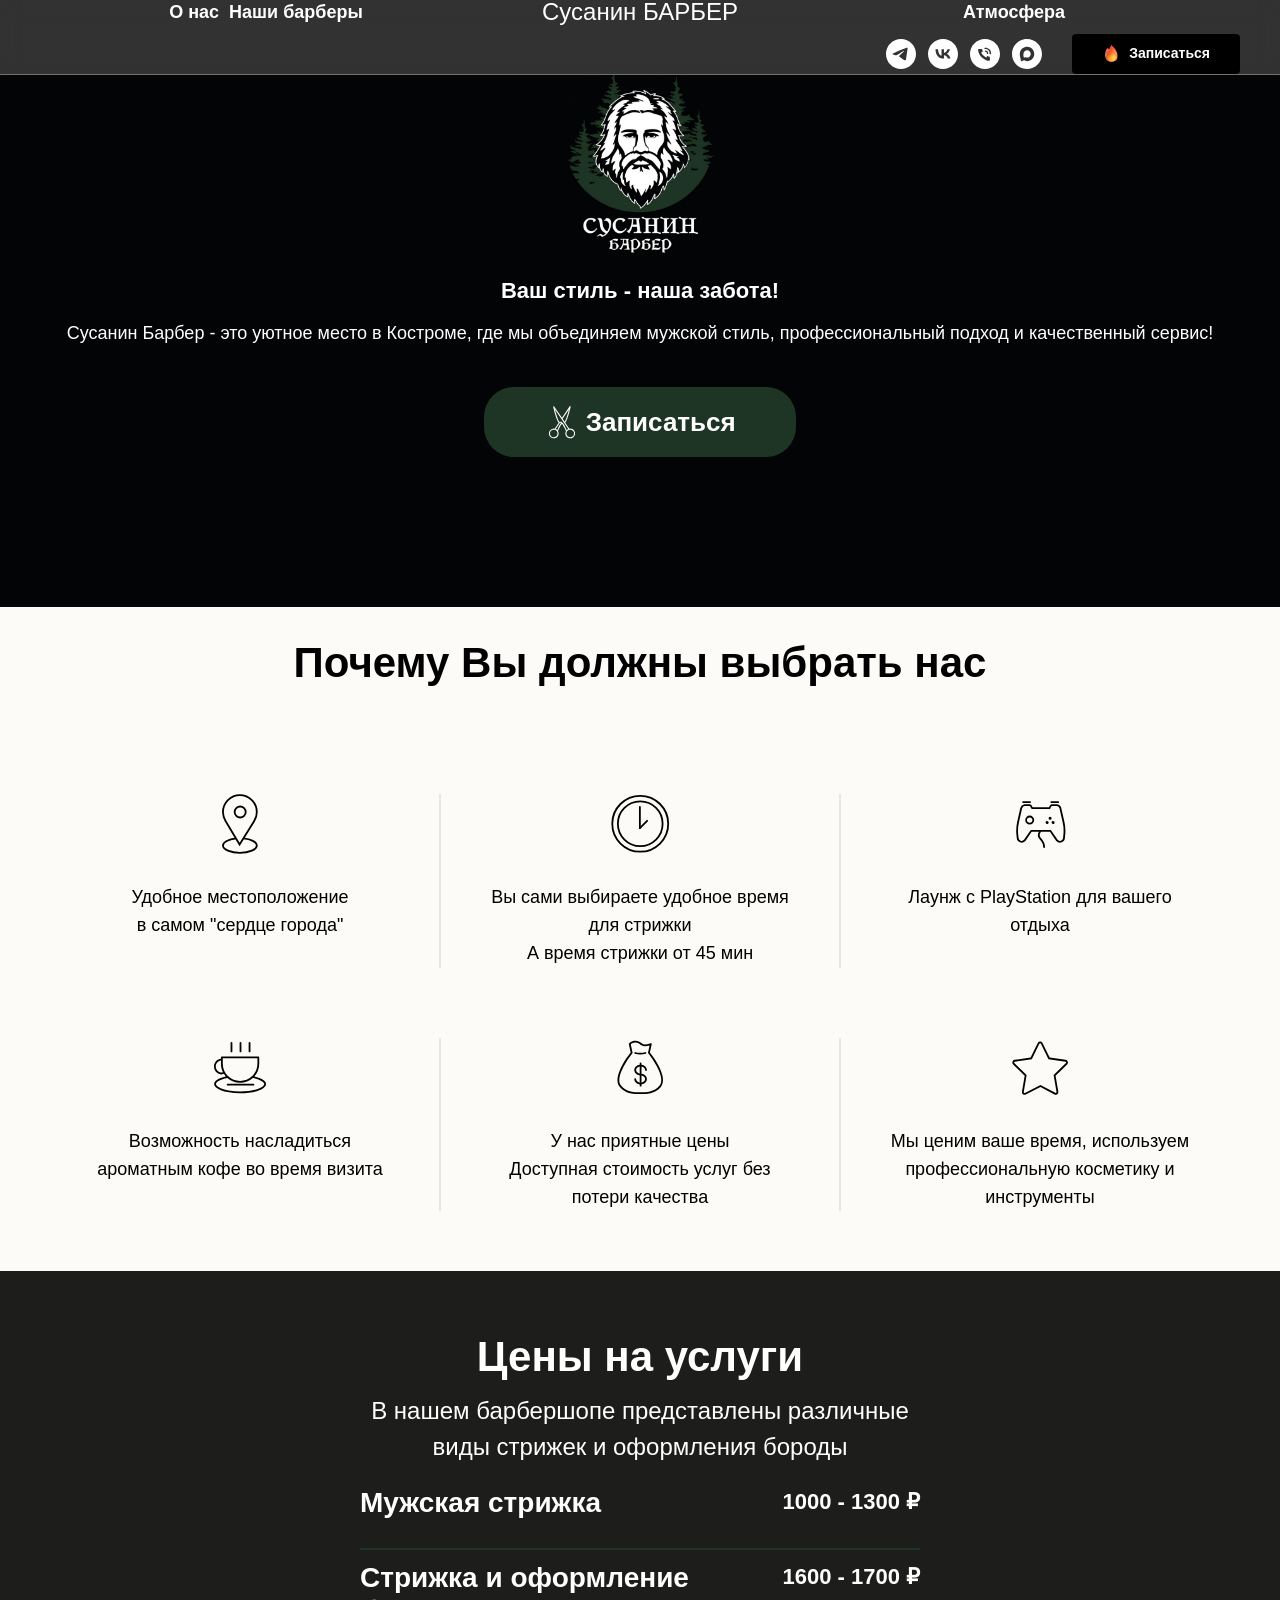
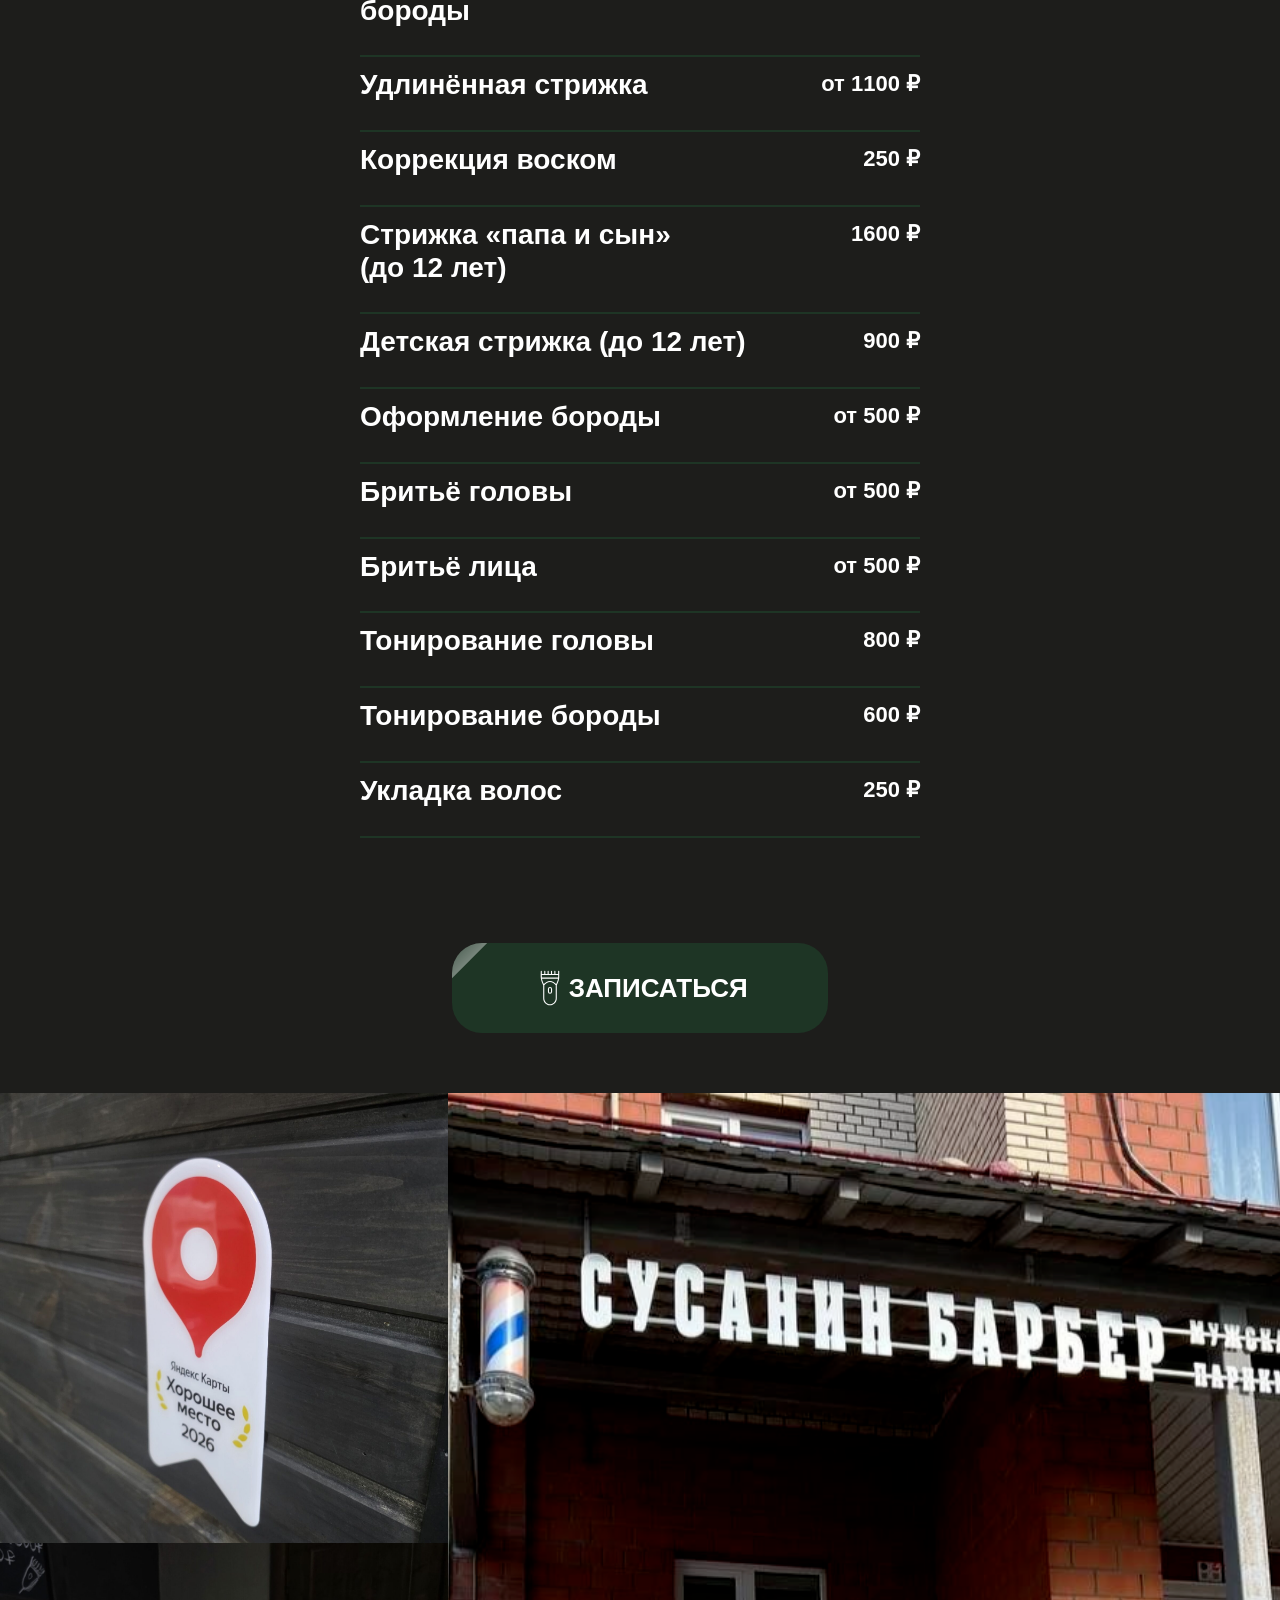
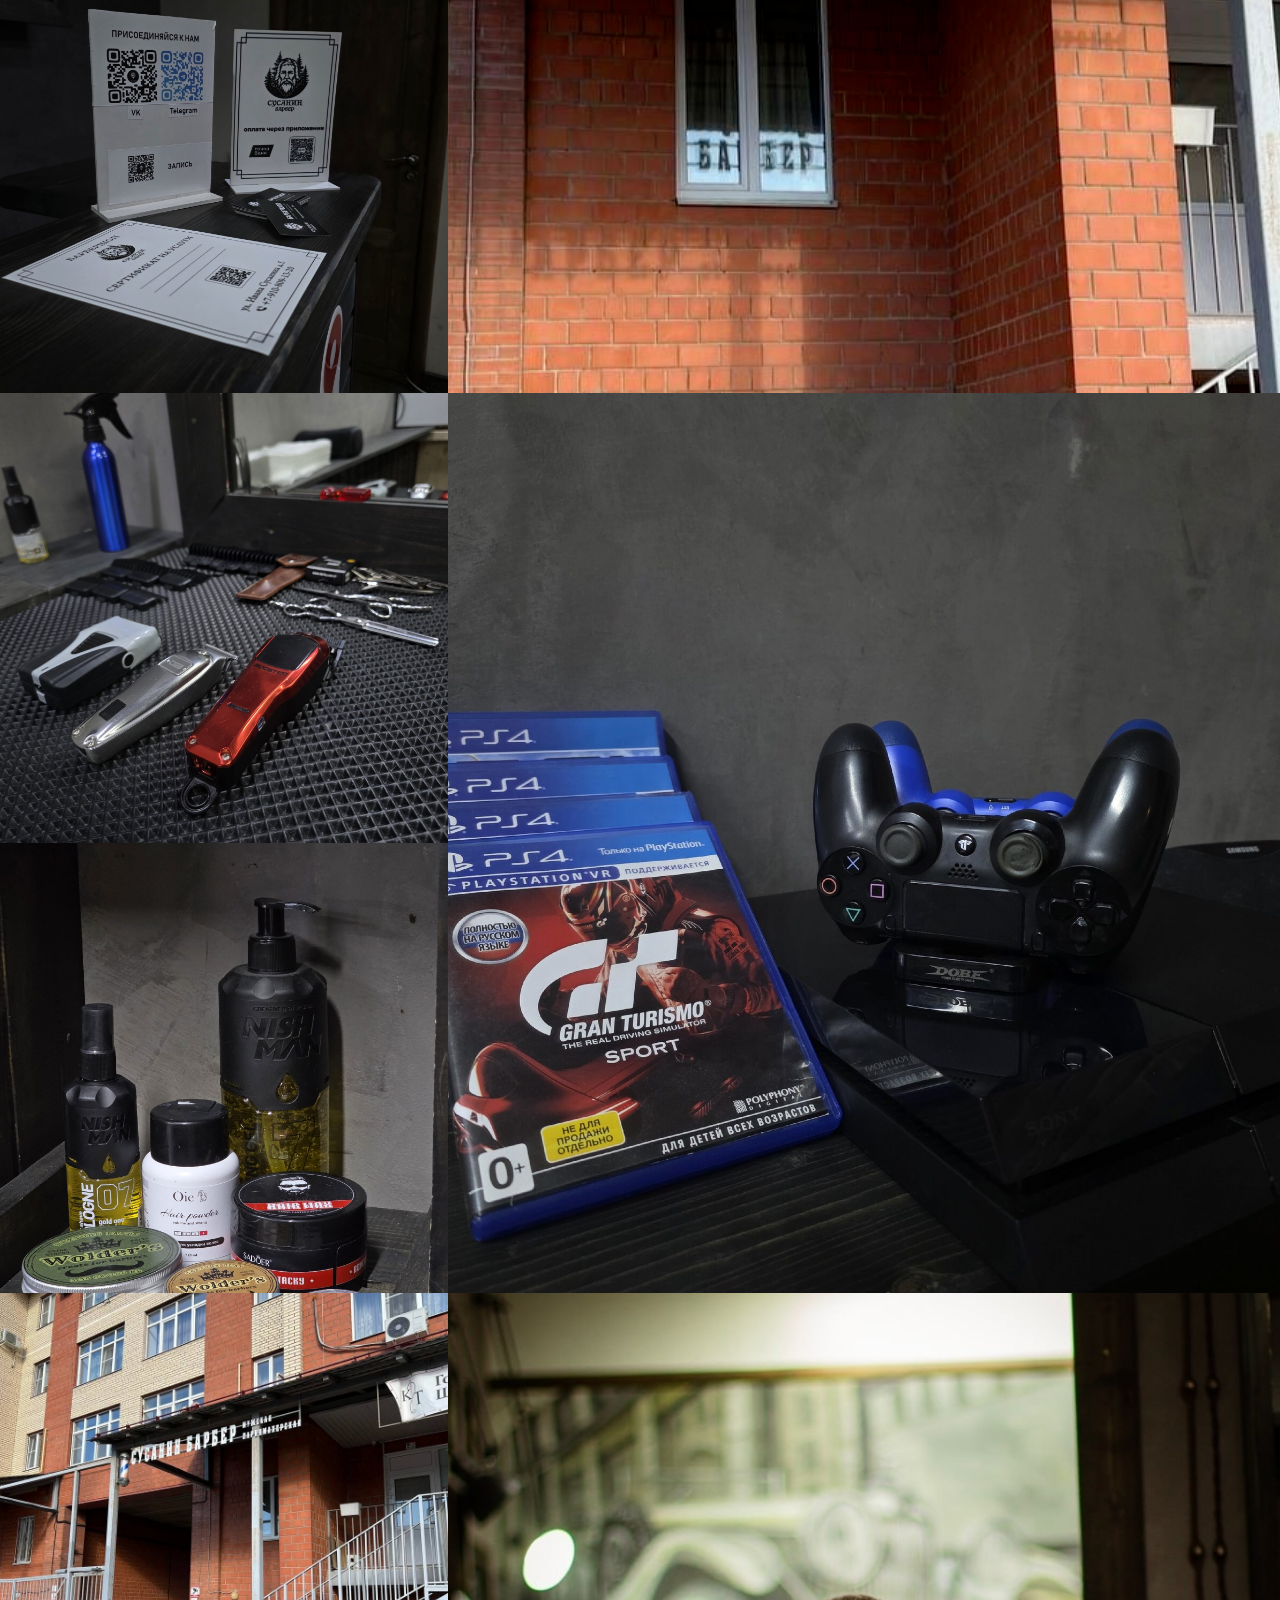
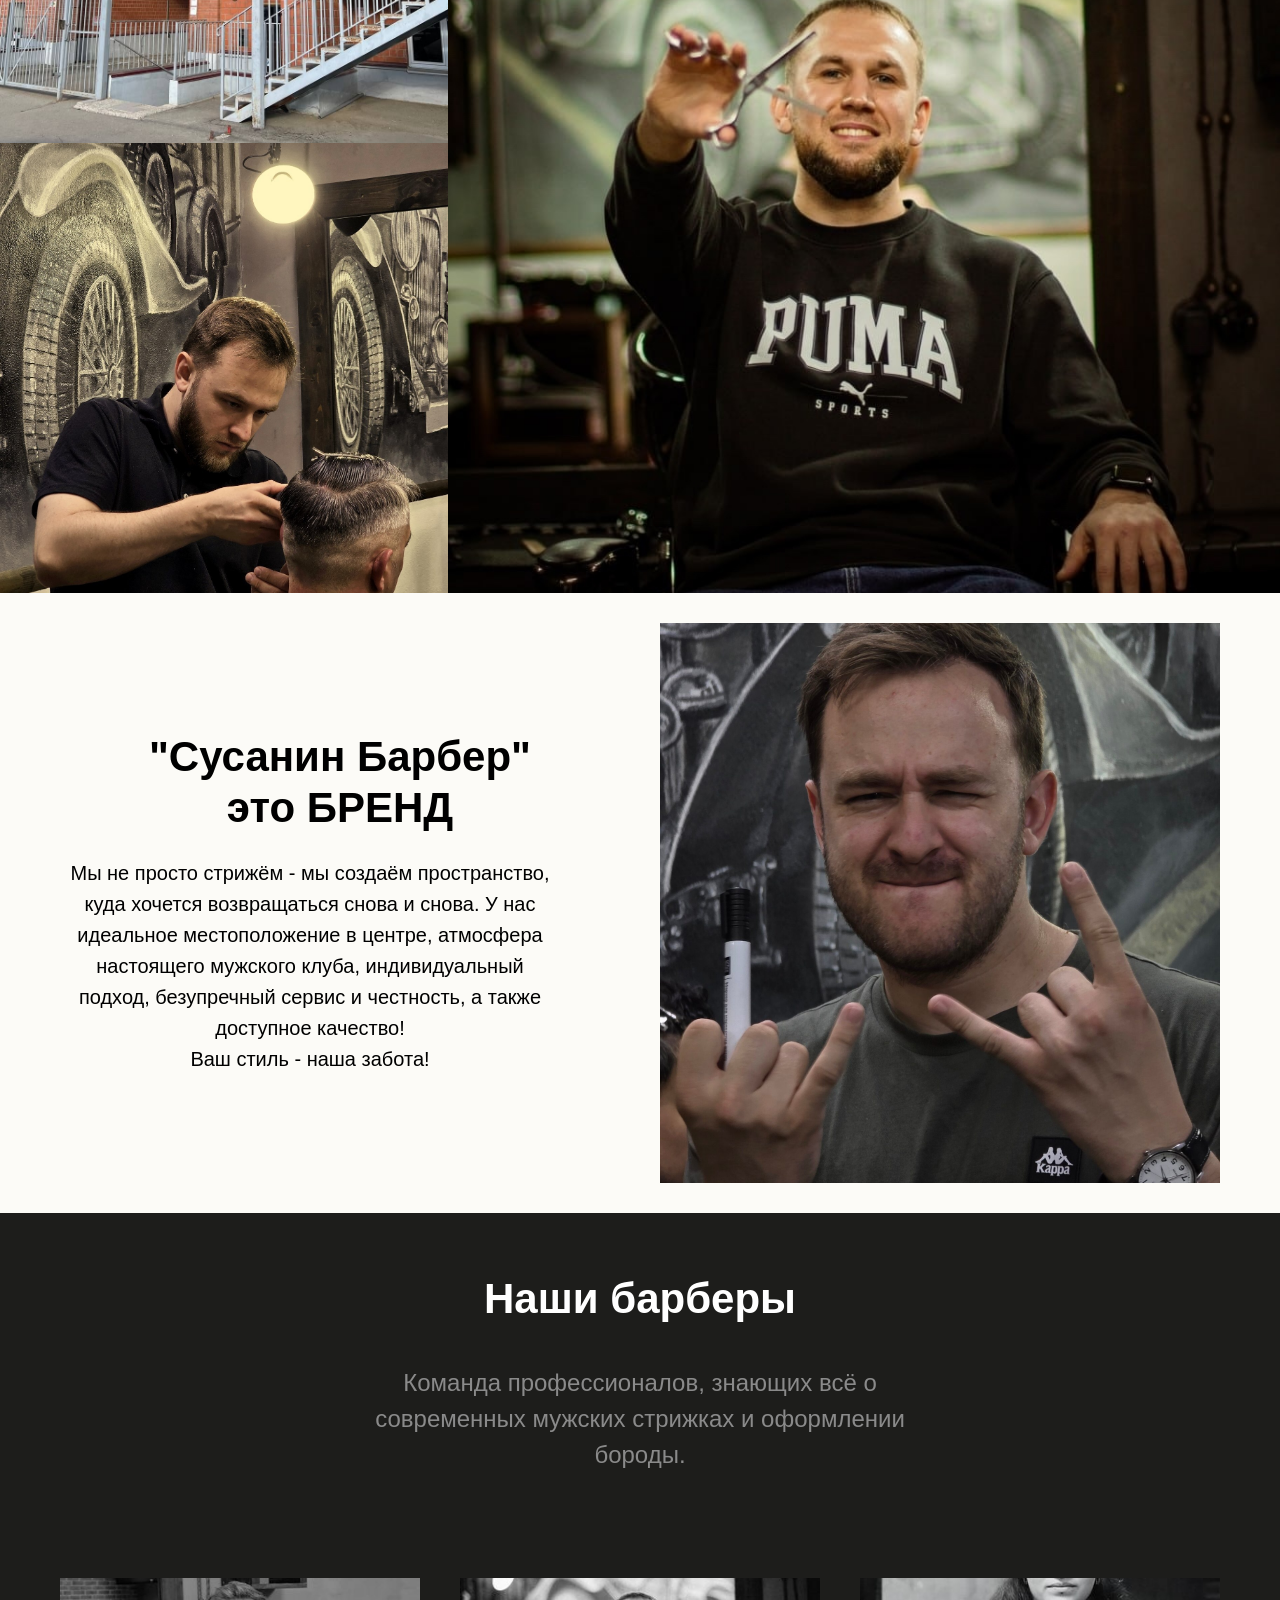
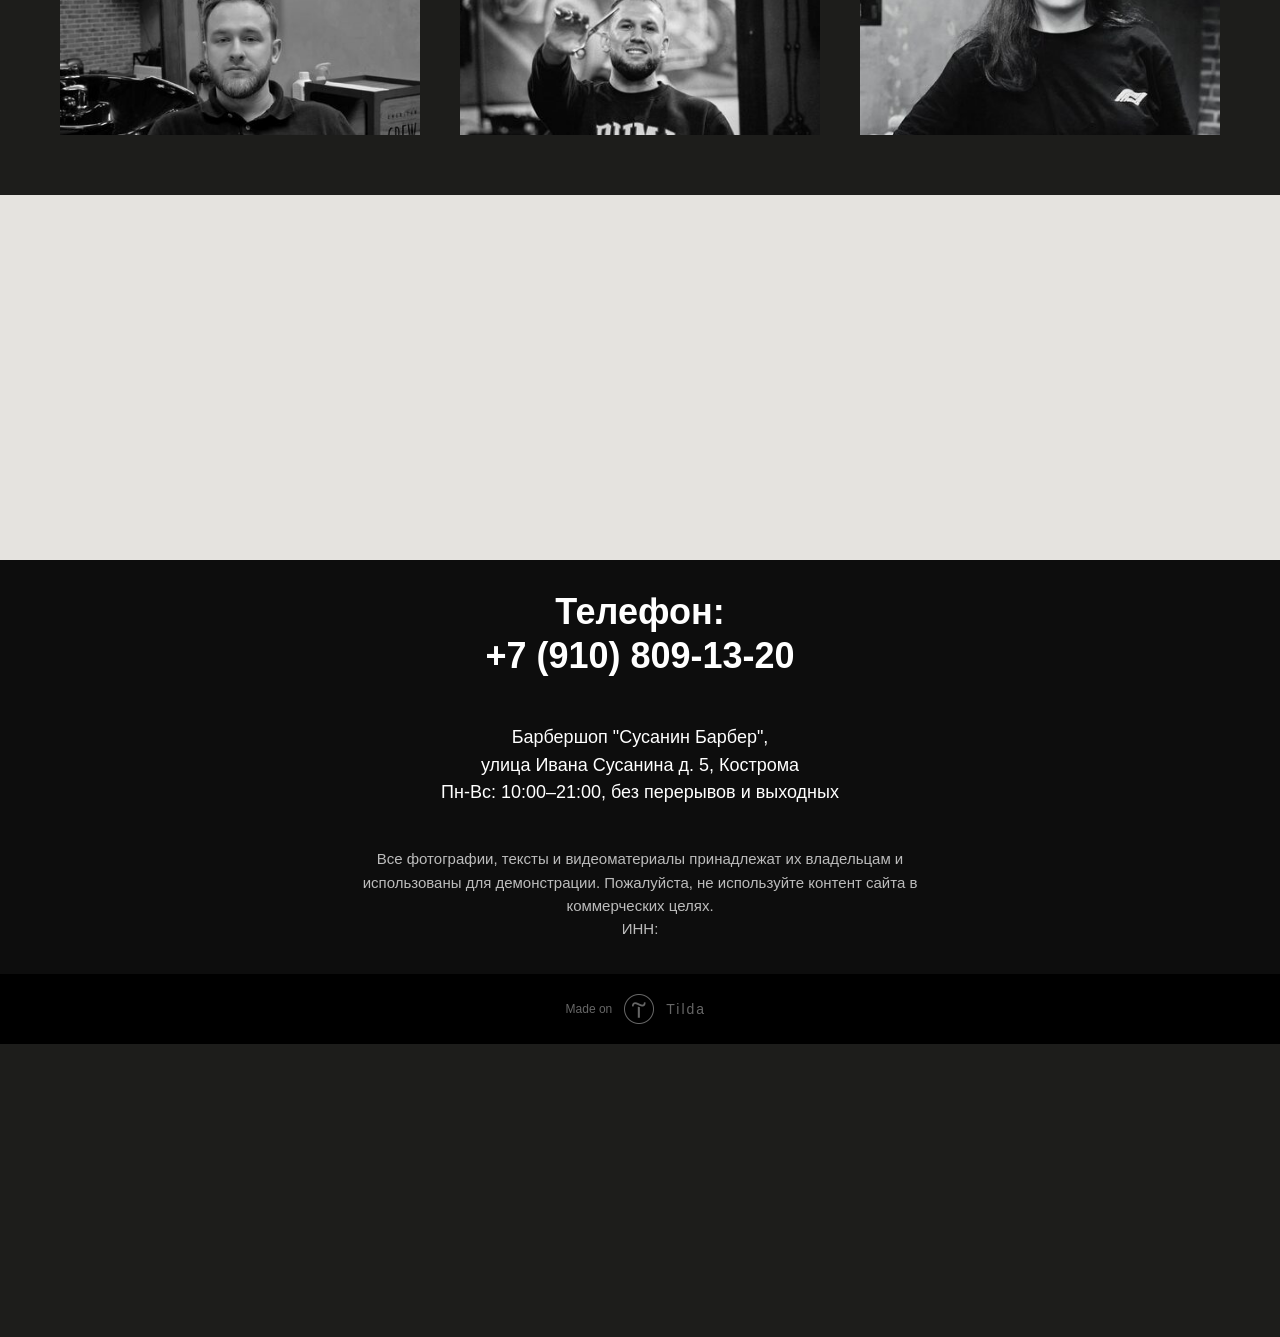
==== index.html @ c986c961 "Update index.html" ====
<!DOCTYPE html> <html> <head> <meta charset="utf-8" /> <meta http-equiv="Content-Type" content="text/html; charset=utf-8" /> <meta name="viewport" content="width=device-width, initial-scale=1.0" /> <!--metatextblock--> <title>Барбершоп "Сусанин Барбер"</title> <meta name="description" content="Барбершоп в Костроме. Погрузитесь в атмосферу настоящего мужского пространства." /> <meta name="keywords" content="Барбершоп " /> <meta property="og:url" content="http://susaninbarber44.ru" /> <meta property="og:title" content="Барбершоп СУСАНИН БАРБЕР" /> <meta property="og:description" content="Барбершоп в Костроме" /> <meta property="og:type" content="website" /> <meta property="og:image" content="tild3061-3634-4638-a263-393834666162__-__resize__504x__photo_2026-06-26_17-.jpg" /> <link rel="canonical" href="http://susaninbarber44.ru"> <!--/metatextblock--> <meta name="format-detection" content="telephone=no" /> <meta http-equiv="x-dns-prefetch-control" content="on"> <link rel="dns-prefetch" href="https://ws.tildacdn.com">  <!--favicons--> <link rel="icon" type="image/jpeg" sizes="32x32" href="tild6166-3566-4532-b531-313964643465__photo_2026-06-26_17-.jpg" media="(prefers-color-scheme: light)"/> <link rel="icon" type="image/jpeg" sizes="32x32" href="tild6633-3666-4331-b838-306535356433__photo_2026-06-26_17-.jpg" media="(prefers-color-scheme: dark)"/> <link rel="icon" type="image/svg+xml" sizes="any" href="tild3130-6130-4134-a136-663364333539__photo.svg"> <link rel="apple-touch-icon" type="image/png" href="tild3738-3965-4061-b435-306232656464__photo.png"> <link rel="icon" type="image/png" sizes="192x192" href="tild3738-3965-4061-b435-306232656464__photo.png"> <!--/favicons--> <!-- Assets --> <script src="https://neo.tildacdn.com/tilda-fallback-1.0.min.js" async charset="utf-8"></script> <link rel="stylesheet" href="tilda-grid-3.0.min.css" type="text/css" media="all" onerror="this.loaderr='y';"/> <link rel="stylesheet" href="tilda-blocks-page152103926.min.css?t=1785433917" type="text/css" media="all" onerror="this.loaderr='y';" /> <link rel="stylesheet" href="tilda-animation-2.0.min.css" type="text/css" media="all" onerror="this.loaderr='y';" /> <link rel="stylesheet" href="tilda-menusub-1.1.min.css" type="text/css" media="all" onerror="this.loaderr='y';" /> <link rel="stylesheet" href="tilda-menu-widgeticons-1.0.min.css" type="text/css" media="all" onerror="this.loaderr='y';" /> <link rel="stylesheet" href="tilda-menu-burger-1.0.min.css" type="text/css" media="all" onerror="this.loaderr='y';" /> <link rel="stylesheet" href="tilda-cards-1.0.min.css" type="text/css" media="all" onerror="this.loaderr='y';" /> <link rel="stylesheet" href="tilda-slds-1.4.min.css" type="text/css" media="print" onload="this.media='all';" onerror="this.loaderr='y';" /> <noscript><link rel="stylesheet" href="tilda-slds-1.4.min.css" type="text/css" media="all" /></noscript> <link rel="stylesheet" href="tilda-zoom-2.0.min.css" type="text/css" media="print" onload="this.media='all';" onerror="this.loaderr='y';" /> <noscript><link rel="stylesheet" href="tilda-zoom-2.0.min.css" type="text/css" media="all" /></noscript> <link rel="stylesheet" href="fonts-tildasans.css" type="text/css" media="all" onerror="this.loaderr='y';" /> <script nomodule src="tilda-polyfill-1.0.min.js" charset="utf-8"></script> <script type="text/javascript">function t_onReady(func) {if(document.readyState!='loading') {func();} else {document.addEventListener('DOMContentLoaded',func);}}
function t_onFuncLoad(funcName,okFunc,time) {if(typeof window[funcName]==='function') {okFunc();} else {setTimeout(function() {t_onFuncLoad(funcName,okFunc,time);},(time||100));}}function t_throttle(fn,threshhold,scope) {return function() {fn.apply(scope||this,arguments);};}</script> <script src="tilda-scripts-3.0.min.js" charset="utf-8" defer onerror="this.loaderr='y';"></script> <script src="tilda-blocks-page152103926.min.js?t=1785433917" charset="utf-8" async onerror="this.loaderr='y';"></script> <script src="lazyload-1.3.min.export.js" charset="utf-8" async onerror="this.loaderr='y';"></script> <script src="tilda-animation-2.0.min.js" charset="utf-8" async onerror="this.loaderr='y';"></script> <script src="tilda-menusub-1.1.min.js" charset="utf-8" async onerror="this.loaderr='y';"></script> <script src="tilda-menu-1.1.min.js" charset="utf-8" async onerror="this.loaderr='y';"></script> <script src="tilda-menu-widgeticons-1.0.min.js" charset="utf-8" async onerror="this.loaderr='y';"></script> <script src="tilda-menu-burger-1.0.min.js" charset="utf-8" async onerror="this.loaderr='y';"></script> <script src="tilda-slds-1.4.min.js" charset="utf-8" async onerror="this.loaderr='y';"></script> <script src="hammer.min.js" charset="utf-8" async onerror="this.loaderr='y';"></script> <script src="tilda-map-1.0.min.js" charset="utf-8" async onerror="this.loaderr='y';"></script> <script src="tilda-zoom-2.0.min.js" charset="utf-8" async onerror="this.loaderr='y';"></script> <script src="tilda-events-1.0.min.js" charset="utf-8" async onerror="this.loaderr='y';"></script> <script type="text/javascript">window.dataLayer=window.dataLayer||[];</script> <script type="text/javascript">(function() {var ttt='cebo';var tt='oog';var re=new RegExp("bot|g" + tt + "le|yandex|baidu|bing|msn|duckduckbot|teoma|slurp|crawler|spider|robot|crawling|fa" + ttt + "ok","i");if((re.test(navigator.userAgent))===false&&typeof(sessionStorage)!='undefined'&&sessionStorage.getItem('visited')!=='y'&&document.visibilityState){var style=document.createElement('style');style.type='text/css';style.innerHTML='@media screen and (min-width: 980px) {.t-records {opacity: 0;}.t-records_animated {-webkit-transition: opacity ease-in-out .2s;-moz-transition: opacity ease-in-out .2s;-o-transition: opacity ease-in-out .2s;transition: opacity ease-in-out .2s;}.t-records.t-records_visible {opacity: 1;}}';document.getElementsByTagName('head')[0].appendChild(style);function t_setvisRecs(){var alr=document.querySelectorAll('.t-records');Array.prototype.forEach.call(alr,function(el) {el.classList.add("t-records_animated");});setTimeout(function() {Array.prototype.forEach.call(alr,function(el) {el.classList.add("t-records_visible");});sessionStorage.setItem("visited","y");},400);}
document.addEventListener('DOMContentLoaded',t_setvisRecs);}})();</script></head> <body class="t-body" style="margin:0;"> <!--allrecords--> <div id="allrecords" data-tilda-export="yes" class="t-records" data-hook="blocks-collection-content-node" data-tilda-project-id="26761406" data-tilda-page-id="152103926" data-tilda-formskey="386c508ad67cae73f144c79626761406" data-tilda-cookie="no" data-tilda-lazy="yes" data-tilda-root-zone="com" data-tilda-project-country="RU"> <div id="rec2436689131" class="r t-rec t-rec_pt_0 t-rec_pt-res-480_0 t-rec_pb_0 t-rec_pb-res-480_0" style="padding-top:0px;padding-bottom:0px; " data-record-type="1368" data-parenttplid="1272"> <!-- T1272 --> <div id="nav2436689131marker"></div> <div class="t1272" data-menu="yes" data-menu-widgeticons-hide="yes"> <div class="t-menu-base__mobile-menu tmenu-mobile"> <div class="tmenu-mobile__container tmenu-mobile__container_right tmenu-mobile__container_logocenter tmenu-mobile__container_withoutlogo"> <div class="tmenu-mobile__text t-name t-name_md" field="menu_mob_title"></div> <button type="button"
aria-expanded="false"
aria-label="Навигационное меню"
class="t-menu-burger t-menuburger t-menu-base__burger_mlauto"> <div class="t-menu-burger__icon t-menu-burger__icon_first t-menu-burger__icon_small"> <span style="background-color: #ffffff;"></span> <span style="background-color: #ffffff;"></span> <span style="background-color: #ffffff;"></span> <span style="background-color: #ffffff;"></span> </div> </button> <style>#rec2436689131 .t-menu-burger__text{color:#ffffff;}</style> </div> </div> <style>.tmenu-mobile{background-color:#111;display:none;width:100%;top:0;z-index:990;}.tmenu-mobile_positionfixed{position:fixed;}.tmenu-mobile__text{color:#000;}.tmenu-mobile__container{min-height:64px;padding:20px;position:relative;box-sizing:border-box;display:flex;justify-content:space-between;align-items:center;}.tmenu-mobile__list{display:block;}.tmenu-mobile__container_logocenter>.t-menu-base__logowrapper,.tmenu-mobile__container_logocenter>.tmenu-mobile__text{position:absolute;left:50%;transform:translateX(-50%);}.tmenu-mobile__burgerlogo{display:inline-block;font-size:24px;font-weight:400;white-space:nowrap;vertical-align:middle;}@media screen and (max-width:960px){.tmenu-mobile__menucontent_hidden{display:none;height:auto;}.tmenu-mobile{display:block;}}@media screen and (max-width:960px){#rec2436689131 .tmenu-mobile{background-color:#030406;}}</style> <style>#rec2436689131 .tmenu-mobile__burgerlogo a{font-size:24px;line-height:1;color:#ffffff;}</style> <style>#rec2436689131 .tmenu-mobile__burgerlogo__title{font-size:24px;line-height:1;color:#ffffff;}</style> <div
id="nav2436689131"
class="t-menu-base
t-menu-base_positionabsolute tmenu-mobile__menucontent_hidden t-menu-base_mobile-center
t-menu-base__burgermenu__fullscreen" data-navmarker="nav2436689131marker" data-appearoffset="" data-bgopacity-two="0.5" data-menu="yes" data-bgcolor-hex="#323232" data-bgcolor-rgba="rgba(50,50,50,0.50)" data-bgopacity="0.5" data-bgcolor-rgba-afterscroll="rgba(50,50,50,0.50)" data-menushadow="" data-menushadow-css=""> <div
class="t-menu-base__maincontainer
t-menu-base__maincontainer_100 t-menu-base__maincontainer_100-40 t-menu-base__maincontainer_logocenter "> <ul role="list" class="t-menu-base__list t-menu__list t-menu-base__list_leftside t-menu-base__list_align-center"> <li class="t-menu-base__list-item"> <div
class="t-menu__link-wrapper" data-menu-submenu-hook=""> <a class="t-menu__link-item"
href="#rec2436689211" data-menu-item-number="1">О нас</a> </div> </li> <li class="t-menu-base__list-item"> <div
class="t-menu__link-wrapper" data-menu-submenu-hook=""> <a class="t-menu__link-item"
href="#rec2436689221" data-menu-item-number="2">Наши барберы</a> </div> </li> </ul> <div class="t-menu-base__logowrapper t-menu-base__logowrapper_center t-menu-base__logowrapper_both t-menu-base__logowrapper_mobile"> <div class="t-menu-base__logo"> <a href="http://tilda.cc"> <div class="t-menu-base__textlogo t-title" field="title">Сусанин БАРБЕР</div> </a> </div> </div> <style>#rec2436689131 .t-menu-base__imglogo{max-width:200px;width:200px;}</style> <ul role="list" class="t-menu-base__list t-menu__list t-menu-base__list_rightside t-menu-base__list_align-center"> <li class="t-menu-base__list-item"> <div
class="t-menu__link-wrapper" data-menu-submenu-hook=""> <a class="t-menu__link-item"
href="#rec2436689261" data-menu-item-number="3">Атмосфера</a> </div> </li> </ul> <div class="t-menu-base__rightwrapper t-menu-base__wrapper" style=""> <div class="t-menu-base__additionalwrapper"> <div class="t-sociallinks"> <ul role="list" class="t-sociallinks__wrapper" aria-label="Social media links"> <!-- new soclinks --><li class="t-sociallinks__item t-sociallinks__item_telegram"><a href="https://t.me/susaninbarber44" target="_blank" rel="nofollow" aria-label="Telegram" title="Telegram" style="width: 30px; height: 30px;"><svg class="t-sociallinks__svg" role="presentation" width=30px height=30px viewBox="0 0 100 100" fill="none"
xmlns="http://www.w3.org/2000/svg"> <path fill-rule="evenodd" clip-rule="evenodd"
d="M50 100c27.614 0 50-22.386 50-50S77.614 0 50 0 0 22.386 0 50s22.386 50 50 50Zm21.977-68.056c.386-4.38-4.24-2.576-4.24-2.576-3.415 1.414-6.937 2.85-10.497 4.302-11.04 4.503-22.444 9.155-32.159 13.734-5.268 1.932-2.184 3.864-2.184 3.864l8.351 2.577c3.855 1.16 5.91-.129 5.91-.129l17.988-12.238c6.424-4.38 4.882-.773 3.34.773l-13.49 12.882c-2.056 1.804-1.028 3.35-.129 4.123 2.55 2.249 8.82 6.364 11.557 8.16.712.467 1.185.778 1.292.858.642.515 4.111 2.834 6.424 2.319 2.313-.516 2.57-3.479 2.57-3.479l3.083-20.226c.462-3.511.993-6.886 1.417-9.582.4-2.546.705-4.485.767-5.362Z"
fill="#ffffff" /> </svg></a></li>&nbsp;<li class="t-sociallinks__item t-sociallinks__item_vk"><a href="https://vk.ru/susaninbarber" target="_blank" rel="nofollow" aria-label="VK" title="VK" style="width: 30px; height: 30px;"><svg class="t-sociallinks__svg" role="presentation" width=30px height=30px viewBox="0 0 100 100" fill="none"
xmlns="http://www.w3.org/2000/svg"> <path fill-rule="evenodd" clip-rule="evenodd"
d="M50 100c27.614 0 50-22.386 50-50S77.614 0 50 0 0 22.386 0 50s22.386 50 50 50ZM25 34c.406 19.488 10.15 31.2 27.233 31.2h.968V54.05c6.278.625 11.024 5.216 12.93 11.15H75c-2.436-8.87-8.838-13.773-12.836-15.647C66.162 47.242 71.783 41.62 73.126 34h-8.058c-1.749 6.184-6.932 11.805-11.867 12.336V34h-8.057v21.611C40.147 54.362 33.838 48.304 33.556 34H25Z"
fill="#ffffff" /> </svg></a></li>&nbsp;<li class="t-sociallinks__item t-sociallinks__item_phone"><a href="tel:8 (910) 809-13-20" target="_self" rel="nofollow" aria-label="Телефон" title="Телефон" style="width: 30px; height: 30px;"><svg class="t-sociallinks__svg" role="presentation" width=30px height=30px viewBox="0 0 100 100" fill="none"
xmlns="http://www.w3.org/2000/svg"> <path fill-rule="evenodd" clip-rule="evenodd"
d="M50 100C77.6142 100 100 77.6142 100 50C100 22.3858 77.6142 0 50 0C22.3858 0 0 22.3858 0 50C0 77.6142 22.3858 100 50 100ZM50.0089 29H51.618C56.4915 29.0061 61.1633 30.9461 64.6073 34.3938C68.0512 37.8415 69.9856 42.5151 69.9856 47.3879V48.9968C69.9338 49.5699 69.6689 50.1027 69.2433 50.49C68.8177 50.8772 68.2623 51.0908 67.6868 51.0884H67.5029C66.8966 51.0358 66.3359 50.745 65.9437 50.2796C65.5516 49.8143 65.36 49.2124 65.4109 48.6061V47.3879C65.4109 43.7303 63.9578 40.2225 61.3711 37.6362C58.7844 35.0499 55.2761 33.597 51.618 33.597H50.3997C49.79 33.6488 49.1847 33.4563 48.7169 33.0619C48.2492 32.6675 47.9573 32.1035 47.9054 31.4939C47.8536 30.8843 48.0461 30.279 48.4406 29.8114C48.835 29.3437 49.3992 29.0518 50.0089 29ZM56.889 49.0132C56.4579 48.5821 56.2157 47.9975 56.2157 47.3879C56.2157 46.1687 55.7313 44.9994 54.869 44.1373C54.0068 43.2752 52.8374 42.7909 51.618 42.7909C51.0083 42.7909 50.4236 42.5488 49.9925 42.1177C49.5614 41.6867 49.3192 41.102 49.3192 40.4924C49.3192 39.8828 49.5614 39.2982 49.9925 38.8672C50.4236 38.4361 51.0083 38.1939 51.618 38.1939C54.0568 38.1939 56.3956 39.1626 58.1201 40.8868C59.8445 42.611 60.8133 44.9495 60.8133 47.3879C60.8133 47.9975 60.5711 48.5821 60.14 49.0132C59.7089 49.4442 59.1242 49.6864 58.5145 49.6864C57.9048 49.6864 57.3201 49.4442 56.889 49.0132ZM66.4011 69.0663L66.401 69.0846C66.3999 69.5725 66.2967 70.0547 66.0981 70.5003C65.8998 70.9451 65.611 71.3435 65.2499 71.67C64.8674 72.0182 64.4123 72.2771 63.9176 72.428C63.4516 72.5702 62.9613 72.6132 62.4782 72.5546C58.2475 72.53 53.4102 70.5344 49.1802 68.1761C44.8871 65.7827 41.0444 62.915 38.8019 60.9903L38.7681 60.9613L38.7367 60.9299C32.3303 54.5198 28.2175 46.1735 27.0362 37.186C26.9623 36.6765 27.0018 36.157 27.1519 35.6645C27.3027 35.1695 27.5615 34.7142 27.9094 34.3314C28.2397 33.9658 28.6436 33.6742 29.0944 33.4757C29.5447 33.2775 30.0316 33.1766 30.5234 33.1796H37.4967C38.299 33.1636 39.0826 33.4244 39.7156 33.9184C40.3527 34.4156 40.7979 35.1184 40.9754 35.9071L41.0038 36.0335V36.1631C41.0038 36.4901 41.0787 36.795 41.1847 37.2268C41.2275 37.4012 41.2755 37.5965 41.3256 37.8221L41.326 37.8238C41.583 38.9896 41.925 40.1351 42.3491 41.251L42.7322 42.259L38.4899 44.26L38.4846 44.2625C38.204 44.3914 37.986 44.6263 37.8784 44.9157L37.8716 44.934L37.8642 44.952C37.7476 45.236 37.7476 45.5545 37.8642 45.8385L37.9144 45.9608L37.9359 46.0912C38.0802 46.9648 38.5603 48.0981 39.4062 49.4169C40.243 50.7215 41.3964 52.1437 42.808 53.5872C45.6206 56.4634 49.3981 59.3625 53.5798 61.5387C53.8533 61.6395 54.1552 61.6343 54.4257 61.5231L54.4437 61.5157L54.462 61.5089C54.7501 61.4016 54.9842 61.1848 55.1133 60.9057L55.1148 60.9023L57.0232 56.6591L58.0397 57.03C59.1934 57.4509 60.3737 57.7947 61.5729 58.0592L61.5785 58.0605L61.5841 58.0618C62.152 58.1929 62.7727 58.3042 63.3802 58.3942L63.4231 58.4006L63.4654 58.4101C64.2537 58.5877 64.956 59.0332 65.453 59.6706C65.9429 60.2991 66.2033 61.0758 66.1916 61.8721L66.4011 69.0663Z"
fill="#ffffff" /> </svg></a></li>&nbsp;<li class="t-sociallinks__item t-sociallinks__item_maxmessenger"><a href="https://vk.com/away.php?to=https%3A%2F%2Fmax.ru%2Fjoin%2F3m4dM92LJc4ye3pKHS8n8L-4G6TC9M-wrNpPN_jhLVc&amp;utf=1" target="_blank" rel="nofollow" aria-label="Max" title="Max" style="width: 30px; height: 30px;"><svg class="t-sociallinks__svg" role="presentation" width=30px height=30px viewBox="0 0 48 48" fill="none" xmlns="http://www.w3.org/2000/svg"> <path fill-rule="evenodd" clip-rule="evenodd" d="M24 0C37.2548 0 48 10.7452 48 24C48 37.2548 37.2548 48 24 48C10.7452 48 0 37.2548 0 24C0 10.7452 10.7452 0 24 0ZM24.2314 12.5C17.8663 12.5 12.4942 17.4255 12.4941 23.9727C12.4941 26.714 13.0015 28.6059 13.4482 30.3047C13.8233 31.6836 14.1543 32.9467 14.1543 34.4414C14.3143 36.4326 17.9823 35.2685 19.1406 33.7793C20.9718 35.1031 22.0251 35.4346 24.292 35.4346C30.5586 35.4011 35.6151 30.2999 35.5938 24.0332C35.5937 17.6682 30.602 12.5 24.2314 12.5ZM24.3857 18.1592V18.165C27.5981 18.349 30.0709 21.0719 29.9453 24.2871C29.7296 27.4955 26.9854 29.9406 23.7734 29.7861C22.768 29.7055 21.8016 29.3614 20.9717 28.7881C20.4699 29.2899 19.6648 29.9402 19.3447 29.8633C18.6774 29.6868 17.8938 26.2951 18.335 23.5098C18.87 20.1452 21.2859 17.9993 24.3857 18.1592Z" fill="#ffffff"/> </svg></a></li><!-- /new soclinks --> </ul> </div> <div class="t-menu-base__buttons"> <div class="t-menu-base__button"> <a
class="t-btn t-btnflex t-btnflex_type_button t-btnflex_sm"
href="https://n1656717.yclients.com"><span class="t-btnflex__icon"style="--icon:url('../lib__emoji__fluent__fire_3d.png');"></span><span class="t-btnflex__text">Записаться</span> <style>#rec2436689131 .t-btnflex.t-btnflex_type_button{color:#ffffff;background-color:#000000;--border-width:0px;border-style:none !important;border-radius:4px;box-shadow:none !important;font-weight:600;transition-duration:0.2s;transition-property:background-color,color,border-color,box-shadow,opacity,transform,gap;transition-timing-function:ease-in-out;}</style></a> </div> </div> </div> </div> </div> </div> </div> <script>t_onReady(function() {t_onFuncLoad('t_menuBase__interactFromKeyboard',function() {t_menuBase__interactFromKeyboard('2436689131');});t_onFuncLoad('t1272_init',function() {t1272_init('2436689131');});t_onFuncLoad('t_menuBase__setBGcolor',function() {t_menuBase__setBGcolor('2436689131','.t-menu-base, .t-menu-base__maincontainer');window.addEventListener('resize',t_throttle(function() {t_menuBase__setBGcolor('2436689131','.t-menu-base, .t-menu-base__maincontainer');}));});});t_onReady(function() {t_onFuncLoad('t1272_createMobileMenu',function() {t1272_createMobileMenu('2436689131');});});t_onReady(function() {t_onFuncLoad('t_menuBase__highlightActiveLinks',function() {t_menuBase__highlightActiveLinks('.t-menu-base__list-item a');});});t_onReady(function(){var rec=document.querySelector('#rec2436689131');if(!rec) return
rec.setAttribute('data-animationappear','off');rec.style.opacity=1;});</script> <style>#rec2436689131 .t-menu__link-item{}@supports (overflow:-webkit-marquee) and (justify-content:inherit){#rec2436689131 .t-menu__link-item,#rec2436689131 .t-menu__link-item.t-active{opacity:1 !important;}}</style> <style>#rec2436689131 .t-menu-base__textlogo{font-size:24px;line-height:1;color:#ffffff;}#rec2436689131 a.t-menu__link-item{font-size:18px;line-height:1;font-weight:800;color:#ffffff;}#rec2436689131 .t-menu-base__right_descr{font-size:16px;color:#ffffff;}#rec2436689131 .t-menu-base__langs_flex .t-menu-base__langs-item a{text-transform:uppercase;}#rec2436689131 .t-menu-base__langs-button{text-transform:uppercase;}</style> <style>#rec2436689131 .t-menu-base__maincontainer{min-height:0px;}#rec2436689131 .t-menuwidgeticons__icon{background-color:;}#rec2436689131 .t-menu-base,#rec2436689131 .t-menu-base__maincontainer{border-radius:0px;}#rec2436689131 .t-menu-base{min-height:0px;}#rec2436689131 .t-menu-base__list{gap:10px 10px;}#rec2436689131 .t-menu-base,#rec2436689131 .t-menu-base__mobile-menu{border-bottom:1px solid rgba(255,255,255,0.30);}#rec2436689131 .t-menu-base{background-color:rgba(50,50,50,0.50);}#rec2436689131 .t-menusub__menu--fullscreen{background-color:rgba(50,50,50,1) !important;}@media screen and (max-width:960px){#rec2436689131 .t-menu-base__maincontainer{background-color:#323232 !important;}#rec2436689131 .t-menu-base__burgermenu__fullscreen .t-menu-base__maincontainer{padding-top:calc(64px + 1px + 40px);}.t1272__body_menushowed #rec2436689131 .t-menu-base__overlay{-webkit-backdrop-filter:blur(0);backdrop-filter:blur(0);background-color:rgba(0,0,0,0.6) !important;}#rec2436689131 .t-menu-base.t-menu-base__burgermenu__fullwidth{background-color:rgba(0,0,0,0.6) !important;}#rec2436689131 .t-menu-base__burgermenu__sidebar{}#rec2436689131 .t-menu-base__maincontainer.t-menu-base__burgermenu__fullscreen,#rec2436689131 .t-menu-base__maincontainer.t-menu-base__burgermenu__sidebar{min-height:calc(100vh - 0px);}#rec2436689131 .t-menu-base{right:0;}#rec2436689131 .t-menu-base__burgermenu,#rec2436689131 .t-menu-base__burgermenu__close-button{background-color:#323232 !important;}}#rec2436689131 .t1272 .t-menu-base__maincontainer{-webkit-backdrop-filter:blur(10px);backdrop-filter:blur(10px);z-index:1;}</style> </div> <div id="rec2460747051" class="r t-rec t-rec_pt_60 t-rec_pt-res-480_0 t-rec_pb_150 t-rec_pb-res-480_60" style="padding-top:60px;padding-bottom:150px;background-color:#030406; " data-record-type="962" data-bg-color="#030406"> <!-- t962 --> <div class="t962"> <div class="t-container t-align_center"> <div class="t-col t-col_12"> <img
class="t962__img t-img t-animate t962__img_circle"
imgfield="img"
style="width:200px;height:200px;"
alt="" src="tild3061-3634-4638-a263-393834666162__-__empty__photo_2026-06-26_17-.jpg" data-original="tild3061-3634-4638-a263-393834666162__photo_2026-06-26_17-.jpg" data-animate-style="fadein" data-animate-group="yes" data-animate-order="1"> <div
class="t962__title t-title t-title_xxs t-animate"
field="title"
style="padding-bottom: 20px;" data-animate-style="fadeinup" data-animate-group="yes" data-animate-order="2" data-animate-delay="0.5"> <div style="font-size: 22px;" data-customstyle="yes"><span style="color: rgb(255, 255, 255);">Ваш стиль - наша забота!</span></div> </div> <div
class="t962__descr t-descr t-descr_sm t-animate"
field="descr" data-animate-style="fadeinup" data-animate-group="yes" data-animate-order="4" data-animate-delay="0.3">
Сусанин Барбер - это уютное место в Костроме, где мы объединяем мужской стиль, профессиональный подход и качественный сервис!<br /><br /> </div> <a
class="t-btn t-btnflex t-btnflex_type_button t-btnflex_md t-animate"
href="https://n1656717.yclients.com"
target="_blank" data-animate-style="fadeinup" data-animate-group="yes" data-animate-order="1"><span class="t-btnflex__icon t-btnflex__icon_animation_scale"style="--icon:url('../lib__icons__tilda__-__paint__ffffff--1-0-100__scissors_haircut.svg');"></span><span class="t-btnflex__text">Записаться</span><span class="t-btn_wrap-effects"><span class="t-btn_inner-effects"><span class="t-btn_effects"></span></span></span> <style>#rec2460747051 .t-btnflex.t-btnflex_type_button{color:#ffffff;background-color:#1e3525;--border-width:0px;border-style:none !important;border-radius:30px;box-shadow:none !important;font-size:26px;--line-height:1;gap:5px;transition-duration:0.2s;transition-property:background-color,color,border-color,box-shadow,opacity,transform,gap;transition-timing-function:ease-in-out;}@media (hover:hover){#rec2460747051 .t-btnflex.t-btnflex_type_button:not(.t-animate_no-hover):hover{box-shadow:0px 10px 20px rgba(0,11,48,0.25) !important;}#rec2460747051 .t-btnflex.t-btnflex_type_button:not(.t-animate_no-hover):focus-visible{box-shadow:0px 10px 20px rgba(0,11,48,0.25) !important;}}</style><style>#rec2460747051 .t-btnflex.t-btnflex_type_button{position:relative;}#rec2460747051 .t-btnflex.t-btnflex_type_button .t-btn_wrap-effects{position:absolute;top:0;left:0;display:block;width:100%;height:100%;overflow:hidden;isolation:isolate;container-type:inline-size;container-name:button-effects;}#rec2460747051 .t-btnflex.t-btnflex_type_button .t-btn_effects{position:absolute;top:0;bottom:0;left:0;right:0;display:block;}#rec2460747051 .t-btnflex.t-btnflex_type_button .t-btn_effects::after{content:'';position:absolute;top:0;left:-100%;z-index:20;display:block;height:350%;width:200%;background:rgba(255,255,255,0.8);border-radius:100%;transform:scale(0);animation:6s linear infinite ripple;}@container button-effects (min-width:260px){#rec2460747051 .t-btnflex.t-btnflex_type_button .t-btn_effects::after{left:-130%;}}@container button-effects (min-width:360px){#rec2460747051 .t-btnflex.t-btnflex_type_button .t-btn_effects::after{left:-150%;}}@keyframes ripple{20%{opacity:0;transform:scale(2.5);}100%{opacity:0;transform:scale(2.5);}}</style></a> </div> </div> </div> <style>#rec2460747051 .t962__title{line-height:1;padding-top:20px;}#rec2460747051 .t962__uptitle{line-height:1;}#rec2460747051 .t962__descr{line-height:1.25;font-size:18px;color:#ffffff;padding-bottom:20px;}</style> </div> <div id="rec2436689261" class="r t-rec t-rec_pt_30 t-rec_pb_60" style="padding-top:30px;padding-bottom:60px;background-color:#fcfbf7; " data-record-type="1007" data-bg-color="#fcfbf7"> <!-- t1007 --> <style type="text/css">#rec2436689261 .t1007__line{width:1px;background:#d1d1d1;}#rec2436689261 .t1007__col:nth-child(3n - 2) .t1007__line{display:none;}#rec2436689261 .t1007__col:nth-child(-n + 3){margin-top:0;}@media screen and (max-width:960px){#rec2436689261 .t1007__line{height:1px;}#rec2436689261 .t1007__col:nth-child(3n - 2):not(:first-child) .t1007__line{display:block;}}</style> <div class="t1007"> <div class="t-section__container t-container t-container_flex js-block-header"> <div class="t-col t-col_12 "> <div
class="js-block-header-title t-section__title t-title t-title_xs t-align_center t-margin_auto t-animate" data-animate-style="fadeinup" data-animate-group="yes" data-editable="true"
field="btitle">
Почему Вы должны выбрать нас
</div> </div> </div> <style>.t-section__title,.t-section__descr{overflow-wrap:break-word;}.t-section__descr{max-width:560px;}#rec2436689261 .t-section__title{margin-bottom:105px;}#rec2436689261 .t-section__descr{}#rec2436689261 .t-section__container:not(:has(.t-section__descr)) .t-section__title{margin-bottom:105px;}@media screen and (max-width:960px){#rec2436689261 .t-section__title{margin-bottom:45px;}#rec2436689261 .t-section__container:not(:has(.t-section__descr)) .t-section__title{margin-bottom:45px;}}</style> <style>#rec2436689261 .t-section__title{padding-top:0px;}#rec2436689261 .t-section__descr{padding-top:0px;}</style> <ul
role="list"
class="t1007__container t-container t-card__container"> <li
class="t1007__col t-card__col t-col t-col_4 t-item t-animate " data-animate-style="fadeinup" data-animate-chain="yes"> <div class="t-divider t1007__line" data-divider-fieldset="bordercolor,bordersize"></div> <div class="t1007__col-wrapper_fisrt t1007__col-wrapper"> <div
class="t1007__bgimg t-margin_auto t-bgimg " data-original="tild3666-6137-4534-a337-383937323331__where.svg"
bgimgfield="li_img__7436581094110"
itemscope
itemtype="http://schema.org/ImageObject"
style="width: 60px; height: 60px; background-image: url('tild3666-6137-4534-a337-383937323331__where.svg');"> <meta itemprop="image" content="tild3666-6137-4534-a337-383937323331__where.svg"> </div> <div class="t1007__descr t-descr t-descr_sm" field="li_descr__7436581094110">Удобное местоположение <br />в самом "сердце города"</div> </div> </li> <li
class="t1007__col t-card__col t-col t-col_4 t-item t-animate " data-animate-style="fadeinup" data-animate-chain="yes"> <div class="t-divider t1007__line" data-divider-fieldset="bordercolor,bordersize"></div> <div class=" t1007__col-wrapper"> <div
class="t1007__bgimg t-margin_auto t-bgimg " data-original="tild3732-3436-4235-b366-346532366366__when.svg"
bgimgfield="li_img__7436581094111"
itemscope
itemtype="http://schema.org/ImageObject"
style="width: 60px; height: 60px; background-image: url('tild3732-3436-4235-b366-346532366366__when.svg');"> <meta itemprop="image" content="tild3732-3436-4235-b366-346532366366__when.svg"> </div> <div class="t1007__descr t-descr t-descr_sm" field="li_descr__7436581094111">Вы сами выбираете удобное время для стрижки<br />А время стрижки от 45 мин</div> </div> </li> <li
class="t1007__col t-card__col t-col t-col_4 t-item t-animate " data-animate-style="fadeinup" data-animate-chain="yes"> <div class="t-divider t1007__line" data-divider-fieldset="bordercolor,bordersize"></div> <div class=" t1007__col-wrapper"> <div
class="t1007__bgimg t-margin_auto t-bgimg " data-original="lib__icons__tilda__game_play_design_developing.svg"
bgimgfield="li_img__7436581094112"
itemscope
itemtype="http://schema.org/ImageObject"
style="width: 60px; height: 60px; background-image: url('lib__icons__tilda__game_play_design_developing.svg');"> <meta itemprop="image" content="lib__icons__tilda__game_play_design_developing.svg"> </div> <div class="t1007__descr t-descr t-descr_sm" field="li_descr__7436581094112">Лаунж с PlayStation для вашего отдыха</div> </div> </li> <li
class="t1007__col t-card__col t-col t-col_4 t-item t-animate t-item_mt" data-animate-style="fadeinup" data-animate-chain="yes"> <div class="t-divider t1007__line" data-divider-fieldset="bordercolor,bordersize"></div> <div class=" t1007__col-wrapper"> <div
class="t1007__bgimg t-margin_auto t-bgimg " data-original="lib__icons__tilda__coffee_tea.svg"
bgimgfield="li_img__7436581094113"
itemscope
itemtype="http://schema.org/ImageObject"
style="width: 60px; height: 60px; background-image: url('lib__icons__tilda__coffee_tea.svg');"> <meta itemprop="image" content="lib__icons__tilda__coffee_tea.svg"> </div> <div class="t1007__descr t-descr t-descr_sm" field="li_descr__7436581094113">Возможность насладиться ароматным кофе во время визита</div> </div> </li> <li
class="t1007__col t-card__col t-col t-col_4 t-item t-animate t-item_mt" data-animate-style="fadeinup" data-animate-chain="yes"> <div class="t-divider t1007__line" data-divider-fieldset="bordercolor,bordersize"></div> <div class=" t1007__col-wrapper"> <div
class="t1007__bgimg t-margin_auto t-bgimg " data-original="lib__icons__tilda__money_bag_sack_saving.svg"
bgimgfield="li_img__7436581094114"
itemscope
itemtype="http://schema.org/ImageObject"
style="width: 60px; height: 60px; background-image: url('lib__icons__tilda__money_bag_sack_saving.svg');"> <meta itemprop="image" content="lib__icons__tilda__money_bag_sack_saving.svg"> </div> <div class="t1007__descr t-descr t-descr_sm" field="li_descr__7436581094114">У нас приятные цены<br />Доступная стоимость услуг без потери качества</div> </div> </li> <li
class="t1007__col t-card__col t-col t-col_4 t-item t-animate t-item_mt" data-animate-style="fadeinup" data-animate-chain="yes"> <div class="t-divider t1007__line" data-divider-fieldset="bordercolor,bordersize"></div> <div class=" t1007__col-wrapper"> <div
class="t1007__bgimg t-margin_auto t-bgimg " data-original="lib__icons__tilda__-__paint__000000-fcfbf7-1-50-100__star_quality.svg"
bgimgfield="li_img__1785099351014"
itemscope
itemtype="http://schema.org/ImageObject"
style="width: 60px; height: 60px; background-image: url('lib__icons__tilda__-__paint__000000-fcfbf7-1-50-100__star_quality.svg');"> <meta itemprop="image" content="lib__icons__tilda__-__paint__000000-fcfbf7-1-50-100__star_quality.svg"> </div> <div class="t1007__descr t-descr t-descr_sm" field="li_descr__1785099351014">Мы ценим ваше время, используем профессиональную косметику и инструменты</div> </div> </li> </ul> </div> <style>#rec2436689261 .t1007__uptitle{padding-top:0px;padding-bottom:0px;}#rec2436689261 .t1007__title{padding-top:0px;padding-bottom:0px;}#rec2436689261 .t1007__descr{padding-top:0px;padding-bottom:0px;}</style> </div> <div id="rec2436689151" class="r t-rec t-rec_pt_60 t-rec_pb_60" style="padding-top:60px;padding-bottom:60px; " data-animationappear="off" data-record-type="792"> <!-- T792 --> <div class="t792"> <div class="t-section__container t-container t-container_flex js-block-header"> <div class="t-col t-col_12 "> <div
class="js-block-header-title t-section__title t-title t-title_xs t-align_center t-margin_auto t-animate" data-animate-style="fadeinup" data-animate-group="yes" data-editable="true"
field="btitle"> <span style="color: rgb(255, 255, 255);">Цены на услуги</span> </div> <div
class="js-block-header-descr t-section__descr t-descr t-descr_xl t-align_center t-margin_auto t-animate" data-animate-style="fadeinup" data-animate-group="yes" data-editable="true"
field="bdescr"> <span style="color: rgb(255, 255, 255);">В нашем барбершопе представлены различные виды стрижек и оформления бороды</span> </div> </div> </div> <style>.t-section__title,.t-section__descr{overflow-wrap:break-word;}</style> <style>#rec2436689151 .t-section__title{padding-top:0px;padding-bottom:10px;}#rec2436689151 .t-section__descr{padding-top:0px;padding-bottom:10px;}</style> <div class="t-container"> <div class="t792__col t-col t-col_6 t-prefix_3"style="margin-bottom:0px;"> <div class="t792__wrapper t-animate" data-animate-style="fadeinup" data-animate-chain="yes"> <div class="t792__uptitle t-uptitle t-uptitle_xs" field="li_uptitle__1508946768182"></div> <div class="t792__text-wrapper t-valign_top"> <div class="t792__title t-heading t-heading_sm" field="li_title__1508946768182"><span style="color: rgb(255, 255, 255);">Мужская стрижка</span></div> </div> <div class="t792__price-wrapper t-valign_top"> <div class="t792__price t-name t-name_lg" field="li_text__1508946768182"><span style="color: rgb(255, 255, 255);">1000 - 1300 ₽</span></div> </div> </div> <div class="t-divider t792__line t-animate" data-animate-style="fadeinup" data-animate-chain="yes" style="margin-top: 28px; background-color: #1e3525; height: 2px; opacity:1;"></div> </div> <div class="t792__col t-col t-col_6 t-prefix_3"style="margin-bottom:0px;"> <div class="t792__wrapper t-animate" data-animate-style="fadeinup" data-animate-chain="yes"> <div class="t792__uptitle t-uptitle t-uptitle_xs" field="li_uptitle__1508948289978"></div> <div class="t792__text-wrapper t-valign_top"> <div class="t792__title t-heading t-heading_sm" field="li_title__1508948289978"><span style="color: rgb(255, 255, 255);">Стрижка и оформление бороды</span></div> </div> <div class="t792__price-wrapper t-valign_top"> <div class="t792__price t-name t-name_lg" field="li_text__1508948289978"><span style="color: rgb(255, 255, 255);">1600 - 1700 ₽</span></div> </div> </div> <div class="t-divider t792__line t-animate" data-animate-style="fadeinup" data-animate-chain="yes" style="margin-top: 28px; background-color: #1e3525; height: 2px; opacity:1;"></div> </div> <div class="t792__col t-col t-col_6 t-prefix_3"style="margin-bottom:0px;"> <div class="t792__wrapper t-animate" data-animate-style="fadeinup" data-animate-chain="yes"> <div class="t792__uptitle t-uptitle t-uptitle_xs" field="li_uptitle__1509034194686"></div> <div class="t792__text-wrapper t-valign_top"> <div class="t792__title t-heading t-heading_sm" field="li_title__1509034194686"><span style="color: rgb(255, 255, 255);">Удлинённая стрижка</span></div> </div> <div class="t792__price-wrapper t-valign_top"> <div class="t792__price t-name t-name_lg" field="li_text__1509034194686"><span style="color: rgb(255, 255, 255);">от 1100 ₽</span></div> </div> </div> <div class="t-divider t792__line t-animate" data-animate-style="fadeinup" data-animate-chain="yes" style="margin-top: 28px; background-color: #1e3525; height: 2px; opacity:1;"></div> </div> <div class="t792__col t-col t-col_6 t-prefix_3"style="margin-bottom:0px;"> <div class="t792__wrapper t-animate" data-animate-style="fadeinup" data-animate-chain="yes"> <div class="t792__uptitle t-uptitle t-uptitle_xs" field="li_uptitle__1509034196828"></div> <div class="t792__text-wrapper t-valign_top"> <div class="t792__title t-heading t-heading_sm" field="li_title__1509034196828"><span style="color: rgb(255, 255, 255);">Коррекция воском</span></div> </div> <div class="t792__price-wrapper t-valign_top"> <div class="t792__price t-name t-name_lg" field="li_text__1509034196828"><span style="color: rgb(255, 255, 255);">250 ₽</span></div> </div> </div> <div class="t-divider t792__line t-animate" data-animate-style="fadeinup" data-animate-chain="yes" style="margin-top: 28px; background-color: #1e3525; height: 2px; opacity:1;"></div> </div> <div class="t792__col t-col t-col_6 t-prefix_3"style="margin-bottom:0px;"> <div class="t792__wrapper t-animate" data-animate-style="fadeinup" data-animate-chain="yes"> <div class="t792__uptitle t-uptitle t-uptitle_xs" field="li_uptitle__1509034198661"></div> <div class="t792__text-wrapper t-valign_top"> <div class="t792__title t-heading t-heading_sm" field="li_title__1509034198661"><span style="color: rgb(255, 255, 255);">Стрижка «папа и сын» </span><br /><span style="color: rgb(255, 255, 255);">(до 12 лет)</span></div> </div> <div class="t792__price-wrapper t-valign_top"> <div class="t792__price t-name t-name_lg" field="li_text__1509034198661"><span style="color: rgb(255, 255, 255);">1600 ₽</span></div> </div> </div> <div class="t-divider t792__line t-animate" data-animate-style="fadeinup" data-animate-chain="yes" style="margin-top: 28px; background-color: #1e3525; height: 2px; opacity:1;"></div> </div> <div class="t792__col t-col t-col_6 t-prefix_3"style="margin-bottom:0px;"> <div class="t792__wrapper t-animate" data-animate-style="fadeinup" data-animate-chain="yes"> <div class="t792__uptitle t-uptitle t-uptitle_xs" field="li_uptitle__1509034198662"></div> <div class="t792__text-wrapper t-valign_top"> <div class="t792__title t-heading t-heading_sm" field="li_title__1509034198662"><span style="color: rgb(255, 255, 255);">Детская стрижка (до 12 лет)</span></div> </div> <div class="t792__price-wrapper t-valign_top"> <div class="t792__price t-name t-name_lg" field="li_text__1509034198662"><span style="color: rgb(255, 255, 255);">900 ₽</span></div> </div> </div> <div class="t-divider t792__line t-animate" data-animate-style="fadeinup" data-animate-chain="yes" style="margin-top: 28px; background-color: #1e3525; height: 2px; opacity:1;"></div> </div> <div class="t792__col t-col t-col_6 t-prefix_3"style="margin-bottom:0px;"> <div class="t792__wrapper t-animate" data-animate-style="fadeinup" data-animate-chain="yes"> <div class="t792__uptitle t-uptitle t-uptitle_xs" field="li_uptitle__1509034198663"></div> <div class="t792__text-wrapper t-valign_top"> <div class="t792__title t-heading t-heading_sm" field="li_title__1509034198663"><span style="color: rgb(255, 255, 255);">Оформление бороды</span></div> </div> <div class="t792__price-wrapper t-valign_top"> <div class="t792__price t-name t-name_lg" field="li_text__1509034198663"><span style="color: rgb(255, 255, 255);">от 500 ₽</span></div> </div> </div> <div class="t-divider t792__line t-animate" data-animate-style="fadeinup" data-animate-chain="yes" style="margin-top: 28px; background-color: #1e3525; height: 2px; opacity:1;"></div> </div> <div class="t792__col t-col t-col_6 t-prefix_3"style="margin-bottom:0px;"> <div class="t792__wrapper t-animate" data-animate-style="fadeinup" data-animate-chain="yes"> <div class="t792__uptitle t-uptitle t-uptitle_xs" field="li_uptitle__1783707919999"></div> <div class="t792__text-wrapper t-valign_top"> <div class="t792__title t-heading t-heading_sm" field="li_title__1783707919999"><span style="color: rgb(255, 255, 255);">Бритьё головы</span></div> </div> <div class="t792__price-wrapper t-valign_top"> <div class="t792__price t-name t-name_lg" field="li_text__1783707919999"><span style="color: rgb(255, 255, 255);">от 500 ₽</span></div> </div> </div> <div class="t-divider t792__line t-animate" data-animate-style="fadeinup" data-animate-chain="yes" style="margin-top: 28px; background-color: #1e3525; height: 2px; opacity:1;"></div> </div> <div class="t792__col t-col t-col_6 t-prefix_3"style="margin-bottom:0px;"> <div class="t792__wrapper t-animate" data-animate-style="fadeinup" data-animate-chain="yes"> <div class="t792__uptitle t-uptitle t-uptitle_xs" field="li_uptitle__1783707929934"></div> <div class="t792__text-wrapper t-valign_top"> <div class="t792__title t-heading t-heading_sm" field="li_title__1783707929934"><span style="color: rgb(255, 255, 255);">Бритьё лица</span></div> </div> <div class="t792__price-wrapper t-valign_top"> <div class="t792__price t-name t-name_lg" field="li_text__1783707929934"><span style="color: rgb(255, 255, 255);">от 500 ₽</span></div> </div> </div> <div class="t-divider t792__line t-animate" data-animate-style="fadeinup" data-animate-chain="yes" style="margin-top: 28px; background-color: #1e3525; height: 2px; opacity:1;"></div> </div> <div class="t792__col t-col t-col_6 t-prefix_3"style="margin-bottom:0px;"> <div class="t792__wrapper t-animate" data-animate-style="fadeinup" data-animate-chain="yes"> <div class="t792__uptitle t-uptitle t-uptitle_xs" field="li_uptitle__1783708010578"></div> <div class="t792__text-wrapper t-valign_top"> <div class="t792__title t-heading t-heading_sm" field="li_title__1783708010578"><span style="color: rgb(255, 255, 255);">Тонирование головы</span></div> </div> <div class="t792__price-wrapper t-valign_top"> <div class="t792__price t-name t-name_lg" field="li_text__1783708010578"><span style="color: rgb(255, 255, 255);">800 ₽</span></div> </div> </div> <div class="t-divider t792__line t-animate" data-animate-style="fadeinup" data-animate-chain="yes" style="margin-top: 28px; background-color: #1e3525; height: 2px; opacity:1;"></div> </div> <div class="t792__col t-col t-col_6 t-prefix_3"style="margin-bottom:0px;"> <div class="t792__wrapper t-animate" data-animate-style="fadeinup" data-animate-chain="yes"> <div class="t792__uptitle t-uptitle t-uptitle_xs" field="li_uptitle__1783708032387"></div> <div class="t792__text-wrapper t-valign_top"> <div class="t792__title t-heading t-heading_sm" field="li_title__1783708032387"><span style="color: rgb(255, 255, 255);">Тонирование бороды</span></div> </div> <div class="t792__price-wrapper t-valign_top"> <div class="t792__price t-name t-name_lg" field="li_text__1783708032387"><span style="color: rgb(255, 255, 255);">600&nbsp;₽</span></div> </div> </div> <div class="t-divider t792__line t-animate" data-animate-style="fadeinup" data-animate-chain="yes" style="margin-top: 28px; background-color: #1e3525; height: 2px; opacity:1;"></div> </div> <div class="t792__col t-col t-col_6 t-prefix_3"style="margin-bottom:0px;"> <div class="t792__wrapper t-animate" data-animate-style="fadeinup" data-animate-chain="yes"> <div class="t792__uptitle t-uptitle t-uptitle_xs" field="li_uptitle__1783708052203"></div> <div class="t792__text-wrapper t-valign_top"> <div class="t792__title t-heading t-heading_sm" field="li_title__1783708052203"><span style="color: rgb(255, 255, 255);">Укладка волос</span></div> </div> <div class="t792__price-wrapper t-valign_top"> <div class="t792__price t-name t-name_lg" field="li_text__1783708052203"><span style="color: rgb(255, 255, 255);">250&nbsp;₽</span></div> </div> </div> <div class="t-divider t792__line t-animate" data-animate-style="fadeinup" data-animate-chain="yes" style="margin-top: 28px; background-color: #1e3525; height: 2px; opacity:1;"></div> </div> </div> <div class="t-section__container t-container"> <div class="t-col t-col_12"> <div class="t-section__bottomwrapper t-clear t-align_center fadeinup"> <a
class="t-btn t-btnflex t-btnflex_type_bbutton t-btnflex_xl t-animate"
href="https://n1656717.yclients.com" data-animate-style="fadeinup" data-animate-group="yes" data-animate-order="1"><span class="t-btnflex__icon t-btnflex__icon_animation_rotate15"style="--icon:url('../lib__icons__tilda__-__paint__ffffff--1-0-100__shave_shaver.svg');"></span><span class="t-btnflex__text">Записаться</span><span class="t-btn_wrap-effects"><span class="t-btn_inner-effects"><span class="t-btn_effects"></span></span></span> <style>#rec2436689151 .t-btnflex.t-btnflex_type_bbutton{color:#ffffff;background-color:#1e3525;border-style:solid !important;border-color:#ffffff !important;--border-width:0px;border-radius:30px;box-shadow:none !important;font-weight:700;font-size:26px;--line-height:1;gap:0px;text-transform:uppercase;transition-duration:0.35s;transition-property:background-color,color,border-color,box-shadow,opacity,transform,gap;transition-timing-function:ease-in-out;}</style><style>#rec2436689151 .t-btnflex.t-btnflex_type_bbutton{position:relative;}#rec2436689151 .t-btnflex.t-btnflex_type_bbutton .t-btn_wrap-effects{position:absolute;top:0;left:0;display:block;width:100%;height:100%;overflow:hidden;isolation:isolate;container-type:inline-size;container-name:button-effects;}#rec2436689151 .t-btnflex.t-btnflex_type_bbutton .t-btn_inner-effects{position:absolute;top:0;left:0;display:block;width:100%;height:100%;transform:translateX(-85px);animation:3s linear infinite flash;}@container button-effects (min-width:230px){#rec2436689151 .t-btnflex.t-btnflex_type_bbutton .t-btn_inner-effects{animation-name:flash-md;}}@container button-effects (min-width:750px){#rec2436689151 .t-btnflex.t-btnflex_type_bbutton .t-btn_inner-effects{animation-name:flash-lg;}}#rec2436689151 .t-btnflex.t-btnflex_type_bbutton .t-btn_effects{position:absolute;top:0;left:30px;display:block;width:45px;height:100%;background-image:linear-gradient(90deg,rgba(255,255,255,.1),rgba(255,255,255,.4));transform:skewX(-45deg);}@keyframes flash{20%{transform:translateX(100%);}100%{transform:translateX(100%);}}@keyframes flash-md{30%{transform:translateX(100%);}100%{transform:translateX(100%);}}@keyframes flash-lg{40%{transform:translateX(100%);}100%{transform:translateX(100%);}}</style></a> </div> </div> </div> </div> <style>#rec2436689151 .t792__uptitle{padding-top:0px;padding-bottom:0px;}#rec2436689151 .t792__price{padding-top:0px;padding-bottom:0px;}</style> </div> <div id="rec2436689241" class="r t-rec" style=" " data-animationappear="off" data-record-type="1083"> <!-- t1083 --> <!-- @classes: t-descr t-descr_xxs --> <div class="t1083"> <div class="t1083__wrapper"> <div class="t1083__img-group t1083__img-group_invert"> <div class="t1083__bgimg t-bgimg" data-original="tild3363-3764-4935-b634-313234303966__noroot.png"
bgimgfield="gi_img__0" data-zoomable="yes" data-zoom-target="0" data-img-zoom-url="tild3363-3764-4935-b634-313234303966__noroot.png"
style="background-image: url('tild3363-3764-4935-b634-313234303966__-__resizeb__20x__noroot.png');"> </div> <div class="t1083__bgimg_wrapper"> <div class="t1083__bgimg t-bgimg" data-original="tild3265-3762-4861-b935-386337313538__yebpwvmkpzs3jaw-s_oc.jpg"
bgimgfield="gi_img__1" data-zoomable="yes" data-zoom-target="1" data-img-zoom-url="tild3265-3762-4861-b935-386337313538__yebpwvmkpzs3jaw-s_oc.jpg"
style="background-image: url('tild3265-3762-4861-b935-386337313538__-__resizeb__20x__yebpwvmkpzs3jaw-s_oc.jpg')"> </div> <div class="t1083__bgimg t-bgimg" data-original="tild3162-3432-4162-b965-303638333662__oz5gyetraddhris71dqt.jpg"
bgimgfield="gi_img__2" data-zoomable="yes" data-zoom-target="2" data-img-zoom-url="tild3162-3432-4162-b965-303638333662__oz5gyetraddhris71dqt.jpg"
style="background-image: url('tild3162-3432-4162-b965-303638333662__-__resizeb__20x__oz5gyetraddhris71dqt.jpg')"> </div> </div> </div> </div> </div> </div> <div id="rec2462875551" class="r t-rec" style=" " data-animationappear="off" data-record-type="1083"> <!-- t1083 --> <!-- @classes: t-descr t-descr_xxs --> <div class="t1083"> <div class="t1083__wrapper"> <div class="t1083__img-group t1083__img-group_invert"> <div class="t1083__bgimg t-bgimg" data-original="tild6639-6232-4832-b666-396539343334__ahlgzc-3fcmd9baiapha.jpg"
bgimgfield="gi_img__0" data-zoomable="yes" data-zoom-target="0" data-img-zoom-url="tild6639-6232-4832-b666-396539343334__ahlgzc-3fcmd9baiapha.jpg"
style="background-image: url('tild6639-6232-4832-b666-396539343334__-__resizeb__20x__ahlgzc-3fcmd9baiapha.jpg');"> </div> <div class="t1083__bgimg_wrapper"> <div class="t1083__bgimg t-bgimg" data-original="tild6433-6433-4136-a233-313239623630__mxxe85rdx0bey_ko0q2o.jpg"
bgimgfield="gi_img__1" data-zoomable="yes" data-zoom-target="1" data-img-zoom-url="tild6433-6433-4136-a233-313239623630__mxxe85rdx0bey_ko0q2o.jpg"
style="background-image: url('tild6433-6433-4136-a233-313239623630__-__resizeb__20x__mxxe85rdx0bey_ko0q2o.jpg')"> </div> <div class="t1083__bgimg t-bgimg" data-original="tild3437-6566-4761-a163-663166663464__o-3vcjirdf96v2xjg0mn.jpg"
bgimgfield="gi_img__2" data-zoomable="yes" data-zoom-target="2" data-img-zoom-url="tild3437-6566-4761-a163-663166663464__o-3vcjirdf96v2xjg0mn.jpg"
style="background-image: url('tild3437-6566-4761-a163-663166663464__-__resizeb__20x__o-3vcjirdf96v2xjg0mn.jpg')"> </div> </div> </div> </div> </div> </div> <div id="rec2462875631" class="r t-rec" style=" " data-animationappear="off" data-record-type="1083"> <!-- t1083 --> <!-- @classes: t-descr t-descr_xxs --> <div class="t1083"> <div class="t1083__wrapper"> <div class="t1083__img-group t1083__img-group_invert"> <div class="t1083__bgimg t-bgimg" data-original="tild6437-6465-4962-b630-626630653237__3aqajdezwtrvcwbptged.jpg"
bgimgfield="gi_img__0" data-zoomable="yes" data-zoom-target="0" data-img-zoom-url="tild6437-6465-4962-b630-626630653237__3aqajdezwtrvcwbptged.jpg"
style="background-image: url('tild6437-6465-4962-b630-626630653237__-__resizeb__20x__3aqajdezwtrvcwbptged.jpg');"> </div> <div class="t1083__bgimg_wrapper"> <div class="t1083__bgimg t-bgimg" data-original="tild3232-3463-4061-b930-396462336432__photo_2026-06-17_14-.jpg"
bgimgfield="gi_img__1" data-zoomable="yes" data-zoom-target="1" data-img-zoom-url="tild3232-3463-4061-b930-396462336432__photo_2026-06-17_14-.jpg"
style="background-image: url('tild3232-3463-4061-b930-396462336432__-__resizeb__20x__photo_2026-06-17_14-.jpg')"> </div> <div class="t1083__bgimg t-bgimg" data-original="tild6239-6430-4430-a335-616434316235__photo_2026-06-17_14-.jpg"
bgimgfield="gi_img__2" data-zoomable="yes" data-zoom-target="2" data-img-zoom-url="tild6239-6430-4430-a335-616434316235__photo_2026-06-17_14-.jpg"
style="background-image: url('tild6239-6430-4430-a335-616434316235__-__resizeb__20x__photo_2026-06-17_14-.jpg')"> </div> </div> </div> </div> </div> </div> <div id="rec2436689211" class="r t-rec t-rec_pt_30 t-rec_pb_30" style="padding-top:30px;padding-bottom:30px;background-color:#fcfbf7; " data-record-type="478" data-bg-color="#fcfbf7"> <!-- T478 --> <div style="width: 0; height: 0; overflow: hidden;"> <div class="t478__sizer t-col t-col_6" data-auto-correct-mobile-width="false" style="height:560px;"></div> </div> <div class="t478"> <div class="t-container t-container_flex t478__container_middle"> <div class="t478__top t-col t-col_6 " itemscope itemtype="http://schema.org/ImageObject"> <meta itemprop="image" content="tild3039-6662-4563-b438-306663333765__wzfmgjygfsjzkxaqqtrn.jpg"> <div class="t478__textwrapper t-align_left"> <div class="t478__content"> <div class="t478__box"> <div class="t478__title t-title t-title_xs " field="title"><p style="text-align: center;">"Сусанин Барбер" </p><p style="text-align: center;">это БРЕНД</p></div> <div class="t478__descr t-descr t-descr_md " field="descr"><p style="text-align: center;">Мы не просто стрижём - мы создаём пространство, куда хочется возвращаться снова и снова. У нас идеальное местоположение в центре, атмосфера настоящего мужского клуба, индивидуальный подход, безупречный сервис и честность, а также доступное качество! </p><p style="text-align: center;">Ваш стиль - наша забота!</p></div> </div> </div> </div> </div> <div class="t-col t-col_6 " itemscope itemtype="http://schema.org/ImageObject"> <meta itemprop="image" content="tild3039-6662-4563-b438-306663333765__wzfmgjygfsjzkxaqqtrn.jpg"> <div class="t478__blockimg t-bgimg" data-original="tild3039-6662-4563-b438-306663333765__wzfmgjygfsjzkxaqqtrn.jpg"
bgimgfield="img"
style="background-image:url('tild3039-6662-4563-b438-306663333765__-__resizeb__20x__wzfmgjygfsjzkxaqqtrn.jpg'); height:560px;"></div> </div> </div> </div> <style>#rec2436689211 .t478__descr{max-width:500px;}</style> </div> <div id="rec2436689221" class="r t-rec t-rec_pt_60 t-rec_pb_60" style="padding-top:60px;padding-bottom:60px; " data-record-type="532"> <!-- t532 --> <div class="t532"> <div class="t-section__container t-container t-container_flex js-block-header"> <div class="t-col t-col_12 "> <div
class="js-block-header-title t-section__title t-title t-title_xs t-align_center t-margin_auto" data-editable="true"
field="btitle"> <span style="color: rgb(255, 255, 255);">Наши барберы</span> </div> <div
class="js-block-header-descr t-section__descr t-descr t-descr_xl t-align_center t-margin_auto" data-editable="true"
field="bdescr"> <span style="color: rgb(138, 138, 138);">Команда профессионалов, знающих всё о современных мужских стрижках и оформлении бороды.</span> </div> </div> </div> <style>.t-section__title,.t-section__descr{overflow-wrap:break-word;}.t-section__descr{max-width:560px;}#rec2436689221 .t-section__title{margin-bottom:40px;}#rec2436689221 .t-section__descr{margin-bottom:105px;}#rec2436689221 .t-section__container:not(:has(.t-section__descr)) .t-section__title{margin-bottom:105px;}@media screen and (max-width:960px){#rec2436689221 .t-section__title{margin-bottom:20px;}#rec2436689221 .t-section__descr{margin-bottom:45px;}#rec2436689221 .t-section__container:not(:has(.t-section__descr)) .t-section__title{margin-bottom:45px;}}</style> <ul role="list" class="t532__container t-list__container_inrow3 t-container"> <li class="t532__col t-col t-col_4 t-list__item t-align_left t532__show_hover t532__col-mobstyle"> <div class="t532__table t532__itemwrapper t532__itemwrapper_3"> <div class="t532__cell t-align_left t-valign_bottom"> <div class="t532__bg t532__animation_slow t532__bg_animated t-bgimg" data-original="tild6337-3265-4535-b333-633333363239__75ztlil9xjoiwj8sprfa.jpg"
bgimgfield="li_img__1478185125761" data-image-width="360" data-image-height="450"
style="background-image:url('tild6337-3265-4535-b333-633333363239__-__resizeb__20x__75ztlil9xjoiwj8sprfa.jpg');"
itemscope itemtype="http://schema.org/ImageObject"> <meta itemprop="image" content="tild6337-3265-4535-b333-633333363239__75ztlil9xjoiwj8sprfa.jpg"> </div> <div class="t532__overlay t532__animation_slow" style="background-image: linear-gradient(to bottom, rgba(0,0,0,0), rgba(0,0,0,1));"></div> <div class="t532__textwrapper t532__animation_slow "> <div class="t532__textwrapper__content"> <div class="t532__title t-name t-name_lg t532__bottommargin_sm" field="li_persname__1478185125761">Илья </div> <div class="t532__text t-descr t-descr_xxs" field="li_persdescr__1478185125761">ТОП - Барбер</div> </div> </div> </div> </div> </li> <li class="t532__col t-col t-col_4 t-list__item t-align_left t532__show_hover t532__col-mobstyle"> <div class="t532__table t532__itemwrapper t532__itemwrapper_3"> <div class="t532__cell t-align_left t-valign_bottom"> <div class="t532__bg t532__animation_slow t532__bg_animated t-bgimg" data-original="tild3534-6133-4335-b930-393561313164__fqcpwu4i6evcc93ao24y.jpg"
bgimgfield="li_img__1490620475276" data-image-width="360" data-image-height="450"
style="background-image:url('tild3534-6133-4335-b930-393561313164__-__resizeb__20x__fqcpwu4i6evcc93ao24y.jpg');"
itemscope itemtype="http://schema.org/ImageObject"> <meta itemprop="image" content="tild3534-6133-4335-b930-393561313164__fqcpwu4i6evcc93ao24y.jpg"> </div> <div class="t532__overlay t532__animation_slow" style="background-image: linear-gradient(to bottom, rgba(0,0,0,0), rgba(0,0,0,1));"></div> <div class="t532__textwrapper t532__animation_slow "> <div class="t532__textwrapper__content"> <div class="t532__title t-name t-name_lg t532__bottommargin_sm" field="li_persname__1490620475276">Иван</div> <div class="t532__text t-descr t-descr_xxs" field="li_persdescr__1490620475276">Барбер</div> </div> </div> </div> </div> </li> <li class="t532__col t-col t-col_4 t-list__item t-align_left t532__show_hover t532__col-mobstyle"> <div class="t532__table t532__itemwrapper t532__itemwrapper_3"> <div class="t532__cell t-align_left t-valign_bottom"> <div class="t532__bg t532__animation_slow t532__bg_animated t-bgimg" data-original="tild6532-3963-4562-b130-633663653362__xt7_2pr9pdyu6eebzk6h.jpg"
bgimgfield="li_img__1478185134628" data-image-width="360" data-image-height="450"
style="background-image:url('tild6532-3963-4562-b130-633663653362__-__resizeb__20x__xt7_2pr9pdyu6eebzk6h.jpg');"
itemscope itemtype="http://schema.org/ImageObject"> <meta itemprop="image" content="tild6532-3963-4562-b130-633663653362__xt7_2pr9pdyu6eebzk6h.jpg"> </div> <div class="t532__overlay t532__animation_slow" style="background-image: linear-gradient(to bottom, rgba(0,0,0,0), rgba(0,0,0,1));"></div> <div class="t532__textwrapper t532__animation_slow "> <div class="t532__textwrapper__content"> <div class="t532__title t-name t-name_lg t532__bottommargin_sm" field="li_persname__1478185134628">Яна</div> <div class="t532__text t-descr t-descr_xxs" field="li_persdescr__1478185134628"Барбер</div> </div> </div> </div> </div> </li> </ul> </div> <style>.t-persons-social-links{line-height:0px;}.t-persons-social-links__wrapper{display:-webkit-box;display:-ms-flexbox;display:flex;-webkit-box-align:center;-ms-flex-align:center;align-items:center;-ms-flex-wrap:wrap;flex-wrap:wrap;width:auto;}.t-persons-social-links{margin-top:15px;}.t-persons-social-links__item{padding:0px 4px;}.t-persons-social-links__item svg{width:20px;height:20px;}.t-persons-social-links__wrapper_round .t-persons-social-links__item svg{width:23px;height:23px;}.t-persons-social-links__item:first-child{padding-left:0px;}@media screen and (max-width:960px){.t-persons-social-links__item{margin-bottom:3px;}}@media screen and (max-width:640px){.t-persons-social-links{margin-top:13px;}.t-persons-social-links__item{padding:0px 3px;}.t-persons-social-links__item svg{width:17px;height:17px;}.t-persons-social-links__wrapper_round .t-persons-social-links__item svg{width:20px;height:20px;}}</style> <script>function t_social_init(recid,groupName) {var rec=document.getElementById('rec' + recid);if(!rec) return;var socialLinks=rec.querySelectorAll('.' + groupName + '-social-links');Array.prototype.forEach.call(socialLinks,function(link) {var socialAttr=link.getAttribute('data-social-links');var socialWrapper=link.querySelector('.' + groupName + '-social-links__wrapper');link.removeAttribute('data-social-links');if(socialAttr) {var dataLinks=socialAttr.split(',');if(dataLinks.length>7) {dataLinks=dataLinks.slice(0,7);}
Array.prototype.forEach.call(dataLinks,function(item) {t_social_add_item(item.trim(),socialWrapper,groupName);});}});}
function t_social_add_item(item,socialWrapper,groupName) {var fill=socialWrapper.getAttribute('data-social-color')||'#000000';var isRoundIcon=socialWrapper.classList.contains(groupName + '-social-links__wrapper_round');if(item.indexOf('tel:')!==-1) {var phone='<div class="' + groupName + '-social-links__item">';phone+='<a href="' + item + '" target="_blank">';if(isRoundIcon) {phone+='<svg role="presentation" class="' + groupName + '-social-links__svg" width="30" height="30" viewBox="0 0 100 100" fill="none" xmlns="http://www.w3.org/2000/svg"><path fill-rule="evenodd" clip-rule="evenodd" d="M50 100C77.6142 100 100 77.6142 100 50C100 22.3858 77.6142 0 50 0C22.3858 0 0 22.3858 0 50C0 77.6142 22.3858 100 50 100ZM32.3668 30.3616C33.8958 28.835 34.6798 28.1875 35.1534 28.0601C35.715 27.909 36.2052 28.0405 36.7168 28.4797C37.1497 28.8512 38.2438 29.9713 38.9927 30.8096C41.1931 33.2729 43.8747 36.6359 44.2503 37.4031C44.3639 37.6353 44.375 37.701 44.3558 38.0323C44.3204 38.643 44.196 38.8343 43.3793 39.5344C42.0767 40.6509 40.0803 42.739 39.3824 43.7149C38.9257 44.3535 38.9126 44.7536 39.3248 45.483C39.675 46.1027 41.378 48.345 42.5783 49.7667C44.5875 52.1467 46.9159 54.3696 49.1773 56.0669C50.8579 57.3283 53.2214 58.7821 54.8035 59.5275C55.9343 60.0603 56.2878 60.0303 57.0122 59.3401C57.7069 58.6782 58.5246 57.6102 59.8946 55.5759C60.3408 54.9132 60.7739 54.3136 60.857 54.2434C61.1104 54.0293 61.3967 53.9282 61.8141 53.9055C62.0813 53.891 62.2608 53.9062 62.4057 53.9555C62.6843 54.0504 63.4107 54.5045 66.36 56.4276C67.7285 57.32 69.2454 58.3032 69.7309 58.6125C72.4818 60.3651 72.7871 60.6005 72.9291 61.0781C73.1185 61.7157 72.9605 62.1254 72.063 63.3233C70.9487 64.8107 69.0734 66.8197 67.674 68.0252C66.5388 69.0032 65.0797 69.9865 63.6409 70.743L63.0188 71.0701L62.389 71.0696C60.5532 71.0685 58.822 70.7024 56.1724 69.7552C49.967 67.5366 44.465 64.2895 39.647 60.0025C38.7431 59.1981 36.6429 57.0816 35.8606 56.1866C33.2537 53.2039 31.2905 50.2948 29.5948 46.9021C28.373 44.4575 27.2502 41.6203 27.0609 40.4995C26.7835 38.8572 27.4592 36.7086 28.9757 34.4108C29.8832 33.0359 30.8773 31.8488 32.3668 30.3616V30.3616Z" fill="' + fill + '"/></svg>';} else {phone+='<svg role="presentation" class="' + groupName + '-social-links__svg" width="30" height="30" viewBox="0 0 100 100" fill="none" xmlns="http://www.w3.org/2000/svg"><path d="M79.6737 54.027C78.7931 54.027 77.8726 53.7468 76.992 53.5467C75.2103 53.1483 73.4583 52.6267 71.7488 51.9858C69.892 51.3103 67.851 51.3453 66.0185 52.0842C64.186 52.8231 62.6916 54.2137 61.8227 55.9882L60.9422 57.8293C57.0551 55.6248 53.4641 52.9349 50.2556 49.8244C47.1451 46.616 44.4552 43.025 42.2507 39.1379L44.0918 38.2974C45.8664 37.4285 47.2569 35.934 47.9958 34.1016C48.7347 32.2691 48.7698 30.2281 48.0943 28.3713C47.4587 26.6463 46.9372 24.8814 46.5333 23.088C46.3332 22.2075 46.1731 21.2869 46.053 20.4064C45.567 17.5871 44.0903 15.0341 41.889 13.2069C39.6876 11.3798 36.9062 10.3987 34.0457 10.4403H21.9983C20.3062 10.4381 18.6328 10.7935 17.0877 11.4832C15.5427 12.173 14.1608 13.1815 13.0328 14.4427C11.8814 15.7381 11.024 17.2675 10.5197 18.9256C10.0153 20.5838 9.87588 22.3315 10.111 24.0486C12.2867 40.7074 19.8978 56.183 31.7643 68.0756C43.657 79.9421 59.1325 87.5532 75.7913 89.7289C76.3109 89.7686 76.8327 89.7686 77.3522 89.7289C80.3037 89.7332 83.1534 88.6504 85.3572 86.6871C86.6183 85.559 87.6269 84.1772 88.3166 82.6321C89.0064 81.087 89.3618 79.4136 89.3596 77.7216V65.7142C89.338 62.9486 88.3624 60.2753 86.5977 58.1459C84.8329 56.0165 82.3871 54.5616 79.6737 54.027ZM81.6349 78.0417C81.6336 78.6003 81.5154 79.1523 81.2879 79.6624C81.0604 80.1725 80.7287 80.6294 80.3141 81.0036C79.8754 81.4032 79.3534 81.7003 78.7857 81.8734C78.2181 82.0465 77.6191 82.0911 77.032 82.0042C62.096 80.0535 48.2154 73.2468 37.5278 62.6323C26.8311 51.9356 19.9652 38.0067 17.9958 23.008C17.9089 22.421 17.9535 21.8219 18.1266 21.2543C18.2997 20.6867 18.5968 20.1646 18.9964 19.726C19.3752 19.3063 19.8385 18.9716 20.3559 18.744C20.8733 18.5163 21.433 18.4009 21.9983 18.4052H34.0057C34.9309 18.3825 35.8353 18.6813 36.5651 19.2505C37.2948 19.8197 37.8048 20.6242 38.0081 21.5271C38.0081 22.6077 38.3683 23.7284 38.6085 24.8091C39.0711 26.9058 39.6864 28.9659 40.4496 30.9729L34.8462 33.6145C33.883 34.0566 33.1346 34.8627 32.7649 35.8559C32.3646 36.8303 32.3646 37.9233 32.7649 38.8977C38.5252 51.2363 48.4435 61.1546 60.7821 66.9149C61.7565 67.3152 62.8495 67.3152 63.8239 66.9149C64.8171 66.5453 65.6232 65.7968 66.0653 64.8336L68.5869 59.2302C70.6518 59.9832 72.7644 60.5982 74.9107 61.0713C75.9514 61.3115 77.0721 61.5116 78.1527 61.6717C79.0556 61.875 79.8601 62.385 80.4293 63.1147C80.9985 63.8445 81.2973 64.7489 81.2746 65.6742L81.6349 78.0417ZM58.0204 10C57.0998 10 56.1392 10 55.2187 10C54.1571 10.0902 53.175 10.5984 52.4881 11.4129C51.8013 12.2273 51.4662 13.2811 51.5564 14.3427C51.6466 15.4042 52.1549 16.3864 52.9693 17.0732C53.7837 17.76 54.8376 18.0951 55.8991 18.0049H58.0204C64.3895 18.0049 70.4977 20.535 75.0014 25.0387C79.505 29.5423 82.0351 35.6505 82.0351 42.0196C82.0351 42.7401 82.0351 43.4205 82.0351 44.1409C81.9464 45.1968 82.28 46.2448 82.9627 47.0551C83.6455 47.8655 84.6217 48.372 85.6774 48.4636H85.9975C86.9995 48.4677 87.9665 48.0958 88.7076 47.4214C89.4487 46.747 89.9098 45.8193 90 44.8214C90 43.9008 90 42.9402 90 42.0196C90 33.5344 86.632 25.3962 80.6358 19.3925C74.6396 13.3888 66.5056 10.0106 58.0204 10V10ZM66.0253 42.0196C66.0253 43.0812 66.447 44.0992 67.1976 44.8498C67.9482 45.6004 68.9662 46.0221 70.0278 46.0221C71.0893 46.0221 72.1073 45.6004 72.8579 44.8498C73.6085 44.0992 74.0302 43.0812 74.0302 42.0196C74.0302 37.7736 72.3435 33.7014 69.341 30.699C66.3386 27.6966 62.2665 26.0098 58.0204 26.0098C56.9589 26.0098 55.9408 26.4315 55.1902 27.1821C54.4396 27.9327 54.0179 28.9508 54.0179 30.0123C54.0179 31.0738 54.4396 32.0918 55.1902 32.8424C55.9408 33.593 56.9589 34.0147 58.0204 34.0147C60.1434 34.0147 62.1795 34.8581 63.6807 36.3593C65.1819 37.8605 66.0253 39.8966 66.0253 42.0196Z" fill="' + fill + '"/></svg>';}
phone+='</a>';phone+='</div>';socialWrapper.insertAdjacentHTML('beforeend',phone);return;}
else if(item.indexOf('mailto:')!==-1) {var email='<div class="' + groupName + '-social-links__item">';email+='<a href="' + item + '" target="_blank">';if(isRoundIcon) {email+='<svg role="presentation" class="' + groupName + '-social-links__svg" width="30" height="30" viewBox="0 0 100 100" fill="none" xmlns="http://www.w3.org/2000/svg"><path fill-rule="evenodd" clip-rule="evenodd" d="M50 100c27.6142 0 50-22.3858 50-50S77.6142 0 50 0 0 22.3858 0 50s22.3858 50 50 50ZM26.2268 34.1813c.3042-.9738.9636-1.693 1.8568-2.0249l.4151-.1543 21.4794-.0018c21.3404-.0017 21.4819-.0009 21.8807.1335.9642.3248 1.6814 1.1482 1.9797 2.2727l.0944.3556-1.7711 1.2707c-2.462 1.7666-6.8447 4.9166-8.8523 6.3624-.925.6662-2.2783 1.639-3.0072 2.1619-2.1029 1.5081-4.2894 3.0785-5.891 4.2312-3.6493 2.6264-4.3577 3.1288-4.4113 3.1288-.0541 0-.817-.5414-4.5039-3.1961-1.6149-1.1627-3.4655-2.4914-5.7994-4.1637-.7296-.5227-2.1661-1.5561-3.1924-2.2964-1.0262-.7404-2.4421-1.7593-3.1465-2.2642-.7044-.5051-2.3496-1.6873-3.656-2.6273s-2.646-1.9002-2.9769-2.1338c-.667-.4708-.675-.4878-.4981-1.0543Zm-.1497 27.1823c-.0616.0397-.0771-2.244-.0771-11.3267 0-6.257.0122-11.3764.0271-11.3764.015 0 1.063.7458 2.3291 1.6574 2.2612 1.628 3.4539 2.4857 6.7132 4.8273 2.1704 1.5593 4.0585 2.9159 5.6761 4.0785.7296.5244 1.3265.9876 1.3265 1.0293 0 .0718-.8103.6465-3.9486 2.8008-.7465.5124-2.0931 1.4401-2.9923 2.0616-.8992.6215-3.1064 2.1429-4.9049 3.3809-1.7984 1.238-3.4504 2.3784-3.6709 2.5342-.2206.1559-.4357.3058-.4782.3331Zm43.234-19.3639c.6277-.4485 1.9187-1.381 2.8688-2.0722.9502-.6912 1.7483-1.259 1.7738-1.2619.0255-.0028.0463 5.1143.0463 11.3713 0 9.0827-.0155 11.3664-.0771 11.3267-.0424-.0273-.2576-.1768-.4782-.3323-.2205-.1554-1.0951-.7591-1.9434-1.3415-.8483-.5824-1.6812-1.1582-1.8509-1.2795-.1697-.1213-.7388-.5155-1.2648-.8759-.526-.3604-1.3172-.9043-1.7583-1.2086-.4412-.3043-2.1348-1.4711-3.7635-2.593-4.735-3.2613-4.9358-3.4028-4.9358-3.4788 0-.0759.2206-.2386 4.0412-2.9806 1.3064-.9376 3.2359-2.3243 4.2879-3.0815 1.0519-.7573 2.4262-1.7437 3.054-2.1922ZM37.8152 57.1366c.3609-.2411 1.7297-1.1886 4.8121-3.3308 1.2215-.849 2.2627-1.5349 2.3136-1.5242.0509.0107 1.0504.7092 2.2211 1.5523 1.1706.8431 2.2361 1.5743 2.3676 1.625.3044.1171.6365.117.9414-.0003.1318-.0507 1.1964-.7809 2.3658-1.6228 1.1693-.8418 2.1572-1.5435 2.1951-1.5594.0604-.0253 1.5111.9576 5.8267 3.9476 1.1431.7919 2.7209 1.8798 5.9537 4.1051.9502.6541 2.9214 2.014 4.3805 3.022l2.653 1.8328-.0051.2599c-.0072.3723-.3476 1.0784-.7463 1.5482-.3863.4549-1.0056.8296-1.5552.9408C71.322 67.9767 63.8578 68 50 68c-13.8578 0-21.322-.0233-21.5392-.0672-.5496-.1112-1.1689-.4859-1.5552-.9408-.3741-.4409-.7126-1.118-.7618-1.5243l-.0316-.2603 1.656-1.14c.9108-.627 2.2112-1.5239 2.8899-1.9932 3.6716-2.539 6.8851-4.7559 7.1571-4.9376Z" fill="' + fill + '"/></svg>';} else {email+='<svg role="presentation" class="' + groupName + '-social-links__svg" width="30" height="30" viewBox="0 0 100 100" fill="none" xmlns="http://www.w3.org/2000/svg"><path d="M78 18H22C18.8174 18 15.7652 19.2643 13.5147 21.5147C11.2643 23.7652 10 26.8174 10 30V70C10 73.1826 11.2643 76.2348 13.5147 78.4853C15.7652 80.7357 18.8174 82 22 82H78C81.1826 82 84.2348 80.7357 86.4853 78.4853C88.7357 76.2348 90 73.1826 90 70V30C90 26.8174 88.7357 23.7652 86.4853 21.5147C84.2348 19.2643 81.1826 18 78 18V18ZM76.36 26L52.84 49.52C52.4681 49.8949 52.0257 50.1925 51.5383 50.3956C51.0509 50.5986 50.528 50.7032 50 50.7032C49.472 50.7032 48.9491 50.5986 48.4617 50.3956C47.9743 50.1925 47.5319 49.8949 47.16 49.52L23.64 26H76.36ZM82 70C82 71.0609 81.5786 72.0783 80.8284 72.8284C80.0783 73.5786 79.0609 74 78 74H22C20.9391 74 19.9217 73.5786 19.1716 72.8284C18.4214 72.0783 18 71.0609 18 70V31.64L41.52 55.16C43.77 57.4072 46.82 58.6694 50 58.6694C53.18 58.6694 56.23 57.4072 58.48 55.16L82 31.64V70Z" fill="' + fill + '"/></svg>';}
email+='</a>';email+='</div>';socialWrapper.insertAdjacentHTML('beforeend',email);}
else if(item.indexOf('telegram')!==-1||item.indexOf('t.me')!==-1) {var telegram='<div class="' + groupName + '-social-links__item">';telegram+='<a href="' + item + '" target="_blank">';if(isRoundIcon) {telegram+='<svg role="presentation" class="' + groupName + '-social-links__svg" width="30" height="30" viewBox="0 0 100 100" fill="none" xmlns="http://www.w3.org/2000/svg"><path fill-rule="evenodd" clip-rule="evenodd" d="M50 100c27.614 0 50-22.386 50-50S77.614 0 50 0 0 22.386 0 50s22.386 50 50 50Zm21.977-68.056c.386-4.38-4.24-2.576-4.24-2.576-3.415 1.414-6.937 2.85-10.497 4.302-11.04 4.503-22.444 9.155-32.159 13.734-5.268 1.932-2.184 3.864-2.184 3.864l8.351 2.577c3.855 1.16 5.91-.129 5.91-.129l17.988-12.238c6.424-4.38 4.882-.773 3.34.773l-13.49 12.882c-2.056 1.804-1.028 3.35-.129 4.123 2.55 2.249 8.82 6.364 11.557 8.16.712.467 1.185.778 1.292.858.642.515 4.111 2.834 6.424 2.319 2.313-.516 2.57-3.479 2.57-3.479l3.083-20.226c.462-3.511.993-6.886 1.417-9.582.4-2.546.705-4.485.767-5.362Z" fill="' + fill + '"/></svg>';} else {telegram+='<svg role="presentation" class="' + groupName + '-social-links__svg" width="30" height="30" viewBox="0 0 100 100" fill="none" xmlns="http://www.w3.org/2000/svg"><path d="M83.1797 17.5886C83.1797 17.5886 90.5802 14.7028 89.9635 21.711C89.758 24.5968 87.9079 34.6968 86.4688 45.6214L81.5351 77.9827C81.5351 77.9827 81.124 82.7235 77.4237 83.548C73.7233 84.3724 68.173 80.6623 67.145 79.8378C66.3227 79.2195 51.7273 69.9438 46.5878 65.4092C45.1488 64.1724 43.5042 61.6989 46.7934 58.8132L68.3785 38.201C70.8454 35.7274 73.3122 29.956 63.0336 36.9642L34.2535 56.5459C34.2535 56.5459 30.9644 58.6071 24.7973 56.752L11.4351 52.6295C11.4351 52.6295 6.50135 49.5377 14.9298 46.4457C35.4871 36.7579 60.7724 26.864 83.1797 17.5886Z" fill="' + fill + '"/></svg>';}
telegram+='</a>';telegram+='</div>';socialWrapper.insertAdjacentHTML('beforeend',telegram);}
else if(item.indexOf('whatsapp')!==-1||item.indexOf('wa.me')!==-1) {var whatsapp='<div class="' + groupName + '-social-links__item">';whatsapp+='<a href="' + item + '" target="_blank">';if(isRoundIcon) {whatsapp+='<svg role="presentation" class="' + groupName + '-social-links__svg" width="30" height="30" viewBox="0 0 100 100" fill="none" xmlns="http://www.w3.org/2000/svg"><path fill-rule="evenodd" clip-rule="evenodd" d="M50 100C77.6142 100 100 77.6142 100 50C100 22.3858 77.6142 0 50 0C22.3858 0 0 22.3858 0 50C0 77.6142 22.3858 100 50 100ZM69.7626 28.9928C64.6172 23.841 57.7739 21.0027 50.4832 21C35.4616 21 23.2346 33.2252 23.2292 48.2522C23.2274 53.0557 24.4823 57.7446 26.8668 61.8769L23 76L37.4477 72.2105C41.4282 74.3822 45.9107 75.5262 50.4714 75.528H50.4823C65.5029 75.528 77.7299 63.301 77.7363 48.2749C77.7408 40.9915 74.9089 34.1446 69.7626 28.9928ZM62.9086 53.9588C62.2274 53.6178 58.8799 51.9708 58.2551 51.7435C57.6313 51.5161 57.1766 51.4024 56.7228 52.0845C56.269 52.7666 54.964 54.2998 54.5666 54.7545C54.1692 55.2092 53.7718 55.2656 53.0915 54.9246C52.9802 54.8688 52.8283 54.803 52.6409 54.7217C51.6819 54.3057 49.7905 53.4855 47.6151 51.5443C45.5907 49.7382 44.2239 47.5084 43.8265 46.8272C43.4291 46.1452 43.7837 45.7769 44.1248 45.4376C44.3292 45.2338 44.564 44.9478 44.7987 44.662C44.9157 44.5194 45.0328 44.3768 45.146 44.2445C45.4345 43.9075 45.56 43.6516 45.7302 43.3049C45.7607 43.2427 45.7926 43.1776 45.8272 43.1087C46.0545 42.654 45.9409 42.2565 45.7708 41.9155C45.6572 41.6877 45.0118 40.1167 44.4265 38.6923C44.1355 37.984 43.8594 37.3119 43.671 36.8592C43.1828 35.687 42.6883 35.69 42.2913 35.6924C42.2386 35.6928 42.1876 35.6931 42.1386 35.6906C41.7421 35.6706 41.2874 35.667 40.8336 35.667C40.3798 35.667 39.6423 35.837 39.0175 36.5191C38.9773 36.5631 38.9323 36.6111 38.8834 36.6633C38.1738 37.4209 36.634 39.0648 36.634 42.2002C36.634 45.544 39.062 48.7748 39.4124 49.2411L39.415 49.2444C39.4371 49.274 39.4767 49.3309 39.5333 49.4121C40.3462 50.5782 44.6615 56.7691 51.0481 59.5271C52.6732 60.2291 53.9409 60.6475 54.9303 60.9612C56.5618 61.4796 58.046 61.4068 59.22 61.2313C60.5286 61.0358 63.2487 59.5844 63.8161 57.9938C64.3836 56.4033 64.3836 55.0392 64.2136 54.7554C64.0764 54.5258 63.7545 54.3701 63.2776 54.1395C63.1633 54.0843 63.0401 54.0247 62.9086 53.9588Z" fill="' + fill + '"/></svg>';} else {whatsapp+='<svg role="presentation" class="' + groupName + '-social-links__svg" width="30" height="30" viewBox="0 0 100 100" fill="none" xmlns="http://www.w3.org/2000/svg"><path fill-rule="evenodd" clip-rule="evenodd" d="M50.168 10C60.8239 10.004 70.8257 14.1522 78.346 21.6819C85.8676 29.2114 90.0066 39.2185 90 49.8636C89.9906 71.8252 72.1203 89.6956 50.1668 89.6956H50.1508C43.4852 89.6929 36.9338 88.0208 31.1162 84.8468L10 90.3853L15.6516 69.7437C12.1665 63.7042 10.3323 56.851 10.3349 49.8304C10.343 27.8676 28.2134 10 50.168 10V10ZM61.5376 54.7631C62.4507 55.0954 67.3433 57.5023 68.3389 58.0009C68.5313 58.0971 68.7113 58.1842 68.8784 58.265C69.5753 58.602 70.0458 58.8296 70.2462 59.1651C70.4947 59.5799 70.4947 61.5736 69.6654 63.8982C68.8359 66.2229 64.8605 68.3442 62.9478 68.63C61.2319 68.8865 59.0627 68.9928 56.6782 68.2353C55.2322 67.7767 53.3794 67.1653 51.0041 66.1392C41.6698 62.1082 35.3628 53.06 34.1747 51.3556C34.0919 51.2368 34.0341 51.1538 34.0017 51.1106L33.9981 51.1056C33.486 50.4243 29.9372 45.7022 29.9372 40.8149C29.9372 36.2325 32.1873 33.8303 33.2244 32.7232C33.2961 32.6467 33.3619 32.5763 33.4208 32.5118C34.3341 31.5149 35.412 31.2664 36.0751 31.2664C36.7385 31.2664 37.4029 31.2717 37.9826 31.301C38.0541 31.3046 38.1286 31.304 38.2056 31.3037C38.786 31.3001 39.5087 31.2957 40.2221 33.0089C40.4976 33.6707 40.9012 34.653 41.3265 35.6882C42.1818 37.7702 43.1251 40.066 43.2912 40.399C43.5397 40.8974 43.7058 41.4782 43.3736 42.1427C43.323 42.2436 43.2763 42.3387 43.2318 42.4295C42.9831 42.9364 42.7995 43.3104 42.378 43.8029C42.2125 43.9963 42.0413 44.2045 41.8703 44.4131C41.5273 44.8309 41.1842 45.2488 40.8853 45.5467C40.387 46.0425 39.8686 46.5808 40.4493 47.5777C41.0303 48.5731 43.028 51.8323 45.9867 54.472C49.1661 57.3091 51.93 58.5078 53.3318 59.1157C53.6058 59.2346 53.8279 59.3308 53.9907 59.4124C54.9849 59.9109 55.5658 59.8284 56.1465 59.1637C56.7274 58.4993 58.6347 56.2583 59.298 55.2615C59.9612 54.2646 60.6259 54.4307 61.5376 54.7631V54.7631Z" fill="' + fill + '"/></svg>';}
whatsapp+='</a>';whatsapp+='</div>';socialWrapper.insertAdjacentHTML('beforeend',whatsapp);}
else if(item.indexOf('viber.com')!==-1||item.indexOf('viber://')!==-1) {var viber='<div class="' + groupName + '-social-links__item">';viber+='<a href="' + item + '" target="_blank">';if(isRoundIcon) {viber+='<svg role="presentation" class="' + groupName + '-social-links__svg" width="30" height="30" viewBox="0 0 100 100" fill="none" xmlns="http://www.w3.org/2000/svg"><path fill-rule="evenodd" clip-rule="evenodd" d="M50 100c27.614 0 50-22.386 50-50S77.614 0 50 0 0 22.386 0 50s22.386 50 50 50Zm19.546-71.18c-1.304-1.184-6.932-4.72-18.674-4.772 0 0-13.905-.913-20.655 5.2-3.757 3.71-5.022 9.226-5.161 15.957l-.016.691c-.156 6.885-.433 19.013 11.47 22.32l-.053 10.386c0 .587.093.988.428 1.071.241.059.602-.066.91-.372 1.968-1.978 8.271-9.582 8.271-9.582 8.457.553 15.186-1.117 15.91-1.354.17-.054.415-.111.72-.183 2.752-.641 10.37-2.417 11.776-13.773 1.613-13.003-.594-21.88-4.926-25.589ZM48.664 31.51a.908.908 0 0 1 .914-.901c4.585.032 8.468 1.56 11.584 4.597 3.146 3.067 4.696 7.24 4.736 12.404a.908.908 0 1 1-1.815.013c-.037-4.79-1.461-8.458-4.188-11.117-2.757-2.688-6.18-4.053-10.33-4.082a.908.908 0 0 1-.9-.914Zm2.374 2.932a1.15 1.15 0 1 0-.168 2.294c2.918.213 5.067 1.184 6.597 2.854 1.541 1.684 2.304 3.784 2.248 6.389a1.15 1.15 0 0 0 2.3.05c.067-3.133-.87-5.826-2.851-7.992-2.01-2.193-4.758-3.349-8.126-3.595Zm1.156 4.454a.908.908 0 1 0-.095 1.812c1.335.07 2.223.458 2.8 1.054.58.6.964 1.535 1.033 2.936a.908.908 0 0 0 1.813-.09c-.083-1.677-.558-3.09-1.542-4.108-.987-1.021-2.368-1.519-4.009-1.604Zm1.805 15.633c-.594.732-1.698.64-1.698.64-8.066-2.06-10.224-10.23-10.224-10.23s-.097-1.104.638-1.698l1.458-1.158c.722-.557 1.183-1.908.448-3.228a34.125 34.125 0 0 0-1.839-2.881c-.641-.877-2.136-2.671-2.142-2.677-.72-.85-1.78-1.048-2.898-.466a.045.045 0 0 0-.012.003l-.011.003a12.062 12.062 0 0 0-2.986 2.432c-.69.833-1.085 1.65-1.185 2.45a1.57 1.57 0 0 0-.022.357c-.003.354.05.706.16 1.042l.038.026c.348 1.236 1.22 3.296 3.114 6.731a40.117 40.117 0 0 0 3.735 5.654c.703.89 1.456 1.74 2.256 2.543l.029.03.057.056.085.086.086.085.086.086a29.64 29.64 0 0 0 2.543 2.255 40.072 40.072 0 0 0 5.655 3.736c3.433 1.894 5.495 2.766 6.73 3.114l.026.038c.336.11.688.164 1.041.16.12.006.24-.001.358-.022.802-.095 1.618-.49 2.448-1.184a.032.032 0 0 0 .007-.004.101.101 0 0 0 .003-.004l.012-.008a12.09 12.09 0 0 0 2.41-2.97l.003-.01a.054.054 0 0 0 .002-.013c.583-1.117.385-2.177-.47-2.899l-.189-.154c-.484-.4-1.783-1.47-2.487-1.988a34.12 34.12 0 0 0-2.879-1.838c-1.32-.736-2.669-.275-3.228.448L54 54.528Z" fill="' + fill + '"/></svg>';} else {viber+='<svg role="presentation" class="' + groupName + '-social-links__svg" width="30" height="30" viewBox="0 0 100 100" fill="none" xmlns="http://www.w3.org/2000/svg"><path fill-rule="evenodd" clip-rule="evenodd" d="M51.1674 15.0695C68.0367 15.1431 76.1216 20.223 77.9946 21.9248C84.2184 27.2536 87.3892 40.0049 85.0706 58.6857C83.0511 74.9991 72.1076 77.5505 68.1547 78.4721C67.7162 78.5744 67.3637 78.6565 67.119 78.7352C66.0794 79.075 56.4132 81.4739 44.2639 80.6805C44.2639 80.6805 35.2092 91.6043 32.3809 94.4446C31.9394 94.8848 31.4203 95.0641 31.0738 94.9798C30.5921 94.8607 30.4583 94.2841 30.4583 93.4412C30.4664 92.2358 30.5359 78.5212 30.5359 78.5212C13.4356 73.7704 13.8327 56.3465 14.0581 46.4559C14.0658 46.1159 14.0734 45.7848 14.08 45.4635C14.2793 35.7933 16.0975 27.869 21.4945 22.5402C31.1915 13.757 51.1674 15.0695 51.1674 15.0695ZM49.3088 24.4928C48.5887 24.4878 48.001 25.0674 47.996 25.7874C47.991 26.5075 48.5706 27.0952 49.2906 27.1002C55.2525 27.1418 60.169 29.1034 64.1298 32.9646C68.0476 36.7839 70.0936 42.0538 70.1459 48.9357C70.1514 49.6557 70.7395 50.235 71.4596 50.2295C72.1796 50.224 72.7588 49.6359 72.7533 48.9159C72.6969 41.4967 70.4696 35.5035 65.9499 31.0975C61.4732 26.7334 55.8962 24.5387 49.3088 24.4928ZM49.6375 31.5265C49.7041 30.6166 50.4958 29.9329 51.4058 29.9995C56.2447 30.3536 60.1933 32.0139 63.0793 35.1642L63.0799 35.1649C65.9271 38.276 67.272 42.1448 67.1746 46.6444C67.1549 47.5566 66.3994 48.2801 65.4872 48.2604C64.575 48.2406 63.8515 47.4851 63.8712 46.5729C63.9522 42.8311 62.8559 39.8143 60.6424 37.3956C58.4445 34.9967 55.356 33.6016 51.1646 33.2948C50.2546 33.2282 49.5709 32.4365 49.6375 31.5265ZM51.6968 37.6317C51.7344 36.9127 52.3477 36.3602 53.0667 36.3977C55.4237 36.5206 57.4077 37.2357 58.8266 38.7028C60.2394 40.1635 60.9217 42.1942 61.0412 44.6041C61.0769 45.3232 60.5228 45.9352 59.8037 45.9708C59.0845 46.0065 58.4726 45.4524 58.4369 44.7333C58.3371 42.7201 57.7863 41.3778 56.9523 40.5155C56.1245 39.6596 54.848 39.1017 52.9309 39.0016C52.2118 38.9641 51.6593 38.3508 51.6968 37.6317ZM53.2206 59.7748C53.2206 59.7748 54.806 59.9086 55.6595 58.857L57.3239 56.7632C58.1266 55.725 60.0638 55.0628 61.961 56.1197C63.3826 56.9305 64.7628 57.8119 66.0963 58.7607C67.1087 59.5052 68.974 61.042 69.6701 61.6156C69.8397 61.7553 69.9398 61.8378 69.9414 61.8378C71.1696 62.8747 71.4532 64.3972 70.617 66.0026C70.617 66.0075 70.6152 66.0142 70.6135 66.0206C70.6119 66.0265 70.6104 66.0322 70.6104 66.0361C69.6894 67.6326 68.5202 69.0723 67.1466 70.3013C67.1382 70.3054 67.1342 70.3096 67.1302 70.3138C67.1265 70.3177 67.1229 70.3215 67.1158 70.3253C65.9224 71.3225 64.75 71.8893 63.5985 72.0258C63.429 72.0555 63.2567 72.0662 63.0848 72.0579C62.577 72.0628 62.0718 71.9851 61.589 71.8278L61.5516 71.7729C59.7775 71.2726 56.8155 70.0203 51.8827 67.2991C49.0282 65.7429 46.3106 63.9477 43.7591 61.9328C42.4802 60.9235 41.2603 59.8416 40.1053 58.6925L39.9823 58.5694L39.8592 58.4463L39.7361 58.3232C39.7085 58.2965 39.6815 58.2692 39.6543 58.2417L39.613 58.2001C38.4639 57.0452 37.382 55.8253 36.3726 54.5464C34.3581 51.9951 32.5629 49.278 31.0064 46.4241C28.2852 41.49 27.0329 38.5306 26.5325 36.7539L26.4777 36.7164C26.3208 36.2336 26.2436 35.7284 26.2489 35.2207C26.2395 35.0488 26.2499 34.8765 26.2797 34.7069C26.4233 33.5573 26.991 32.3839 27.9828 31.187C27.9866 31.1799 27.9905 31.1763 27.9943 31.1726C27.9985 31.1686 28.0027 31.1646 28.0069 31.1562C29.2355 29.7826 30.6753 28.6138 32.272 27.6938C32.2759 27.6938 32.2816 27.6919 32.2875 27.69C32.294 27.6879 32.3006 27.6857 32.3055 27.6857C33.9109 26.8496 35.4335 27.1332 36.469 28.3547C36.477 28.3627 38.6243 30.9408 39.5461 32.1998C40.495 33.5346 41.3764 34.9161 42.1871 36.3392C43.244 38.2349 42.5818 40.1762 41.5436 40.9762L39.4498 42.6406C38.3928 43.4941 38.532 45.0795 38.532 45.0795C38.532 45.0795 41.6332 56.8168 53.2206 59.7748Z" fill="' + fill + '"/></svg>';}
viber+='</a>';viber+='</div>';socialWrapper.insertAdjacentHTML('beforeend',viber);}
else if(item.indexOf('vk.me')!==-1) {var vkmessenger='<div class="' + groupName + '-social-links__item">';vkmessenger+='<a href="' + item + '" target="_blank">';if(isRoundIcon) {vkmessenger+='<svg role="presentation" class="' + groupName + '-social-links__svg" width="30" height="30" viewBox="0 0 100 100" fill="none" xmlns="http://www.w3.org/2000/svg"><path fill-rule="evenodd" clip-rule="evenodd" d="M50 100c27.614 0 50-22.386 50-50S77.614 0 50 0 0 22.386 0 50s22.386 50 50 50Zm-5.08-76.414a48.135 48.135 0 0 0 2.187-.422c.324-.08 1.735-.153 3.134-.163 2.047-.013 3.002.067 4.89.41 7.843 1.428 13.918 5.42 18.472 12.135 1.99 2.934 3.603 7.076 4.066 10.44.313 2.276.265 7.758-.084 9.632-.373 2.006-1.503 5.362-2.424 7.2-2.132 4.25-5.556 8.135-9.378 10.638-1.183.774-3.108 1.843-3.838 2.13-.324.127-.669.291-.766.364-.387.29-3.382 1.191-5.337 1.604-1.807.382-2.488.44-5.279.445-2.862.007-3.437-.042-5.395-.455-3.863-.814-7.02-2.082-9.589-3.85-.587-.404-1.059-.363-4.407.381-3.654.812-4.57.94-4.88.682-.382-.316-.335-.8.4-4.153.749-3.409.938-4.215.702-4.867-.082-.227-.216-.436-.397-.731-2.693-4.394-3.984-9.062-3.997-14.46-.012-4.75.867-8.55 2.898-12.526.727-1.424 2.002-3.481 2.66-4.293.753-.927 4.735-4.855 5.312-5.24 2.412-1.604 2.967-1.933 4.722-2.79 1.91-.934 4.466-1.787 6.329-2.11Zm-4.47 22.33c-.949-2.514-1.303-3.314-1.605-3.615-.316-.317-.585-.352-3.088-.4-2.973-.058-3.103-.022-3.396.94-.119.39.636 3.353.932 3.657a.624.624 0 0 1 .156.375c0 .21.655 1.726 1.42 3.283.396.807 2.79 4.884 2.955 5.034.051.047.547.692 1.102 1.433 1.524 2.037 3.773 4.03 5.762 5.105 1.877 1.015 4.904 1.58 7.043 1.312 1.52-.19 1.615-.358 1.615-2.881 0-3.283.375-3.786 2.166-2.903.73.36 3.253 2.726 4.916 4.61.417.473.924.947 1.127 1.054.385.204 5.693.285 6.19.094.496-.19.516-1.17.043-2.138-.546-1.117-2.396-3.43-4.437-5.55-1.08-1.121-1.575-1.76-1.575-2.033 0-.34.841-1.897 1.161-2.15.107-.084.956-1.339 1.282-1.893.094-.16.636-1.07 1.204-2.023 1.464-2.455 1.755-3.08 1.864-4.002.088-.74.057-.84-.335-1.097-.367-.24-.822-.275-3.044-.228-2.49.051-2.631.073-3.043.46-.237.223-.479.565-.536.758-.168.565-1.947 4.025-2.2 4.278-.127.127-.23.305-.23.397 0 .281-1.514 2.377-2.339 3.24-.903.943-1.416 1.2-1.888.947-.31-.165-.326-.399-.329-4.679-.002-3.293-.06-4.617-.216-4.926l-.213-.421H45.35l-.25.447c-.24.425-.219.501.414 1.518l.666 1.07v4.3c0 4.29 0 4.3-.367 4.352-.5.07-1.505-.864-2.465-2.296-.797-1.188-2.506-4.389-2.898-5.429Z" fill="' + fill + '"/></svg>';} else {vkmessenger+='<svg role="presentation" class="' + groupName + '-social-links__svg" width="30" height="30" viewBox="0 0 100 100" fill="none" xmlns="http://www.w3.org/2000/svg"><path fill-rule="evenodd" clip-rule="evenodd" d="M45.065 10.238c-.473.116-1.904.392-3.18.614-2.71.472-6.429 1.712-9.206 3.07-2.552 1.248-3.36 1.726-6.868 4.06-.84.559-6.632 6.273-7.725 7.62-.958 1.182-2.813 4.174-3.871 6.246-2.954 5.783-4.232 11.31-4.215 18.22.02 7.85 1.897 14.64 5.814 21.032 1.014 1.655 1.026 1.45-.443 8.143-1.07 4.875-1.138 5.58-.583 6.04.452.375 1.783.19 7.1-.992 4.868-1.082 5.554-1.142 6.409-.554 3.735 2.571 8.328 4.415 13.947 5.6 2.849.6 3.685.671 7.848.662 4.059-.008 5.05-.092 7.679-.647 2.843-.601 7.199-1.911 7.763-2.334.14-.106.641-.344 1.113-.53 1.063-.418 3.862-1.971 5.583-3.098 5.56-3.64 10.54-9.291 13.64-15.474 1.34-2.672 2.984-7.553 3.527-10.472.508-2.725.577-10.7.121-14.009-.673-4.894-3.02-10.92-5.913-15.186-6.624-9.768-15.461-15.573-26.87-17.65-2.745-.5-4.134-.617-7.112-.597-2.035.014-4.086.12-4.558.236ZM33.047 38.074c.438.438.954 1.601 2.333 5.259.57 1.513 3.055 6.168 4.214 7.896 1.397 2.082 2.858 3.443 3.586 3.34.533-.077.535-.091.535-6.331v-6.254l-.97-1.557c-.92-1.478-.95-1.588-.603-2.207l.365-.651h11.004l.31.613c.226.448.31 2.376.313 7.165.004 6.226.028 6.565.479 6.806.687.368 1.432-.006 2.746-1.38 1.2-1.253 3.401-4.302 3.401-4.71 0-.134.151-.394.335-.578.368-.368 2.957-5.4 3.2-6.222.084-.282.435-.778.78-1.103.6-.563.805-.595 4.427-.67 3.232-.067 3.893-.017 4.427.333.57.373.615.52.488 1.595-.16 1.341-.583 2.25-2.712 5.82-.826 1.386-1.614 2.71-1.751 2.944-.474.806-1.71 2.632-1.864 2.754-.466.367-1.689 2.632-1.689 3.127 0 .396.72 1.326 2.29 2.956 2.97 3.083 5.66 6.449 6.454 8.073.689 1.408.66 2.834-.064 3.11-.721.278-8.442.16-9.002-.136-.295-.156-1.032-.846-1.639-1.533-2.419-2.742-6.089-6.183-7.15-6.706-2.606-1.284-3.152-.553-3.152 4.222 0 3.67-.137 3.914-2.349 4.19-3.111.39-7.514-.43-10.244-1.907-2.893-1.565-6.164-4.463-8.38-7.425-.807-1.08-1.53-2.017-1.604-2.085-.241-.219-3.723-6.149-4.299-7.322-1.112-2.265-2.065-4.47-2.065-4.776a.908.908 0 0 0-.226-.545c-.431-.443-1.529-4.753-1.356-5.32.426-1.398.615-1.45 4.94-1.367 3.64.07 4.032.12 4.492.582Z" fill="' + fill + '"/></svg>';}
vkmessenger+='</a>';vkmessenger+='</div>';socialWrapper.insertAdjacentHTML('beforeend',vkmessenger);}
else if(item.indexOf('m.me')!==-1) {var messenger='<div class="' + groupName + '-social-links__item">';messenger+='<a href="' + item + '" target="_blank">';if(isRoundIcon) {messenger+='<svg role="presentation" class="' + groupName + '-social-links__svg" width="30" height="30" viewBox="0 0 100 100" fill="none" xmlns="http://www.w3.org/2000/svg"><path fill-rule="evenodd" clip-rule="evenodd" d="M50 100c27.6142 0 50-22.3858 50-50S77.6142 0 50 0 0 22.3858 0 50s22.3858 50 50 50ZM37.7393 25.758c2.8018-1.3272 5.3019-2.0536 8.669-2.5188 6.7361-.9303 14.1508.886 19.8801 4.8702 2.042 1.42 5.1907 4.6272 6.5551 6.6771 2.8427 4.2711 4.1615 8.6062 4.1615 13.6791 0 6.5673-2.5263 12.4327-7.4647 17.3311-4.5276 4.4908-10.5306 7.2023-17.2285 7.7818-3.1118.2691-6.0149.0371-9.2078-.736-.1178-.0285-.2137-.0518-.3109-.0603-.4308-.0373-.887.2183-3.3835 1.6142-.4935.276-2.1489 1.1996-3.6788 2.0528L32.9493 78l-.0477-4.9107-.0477-4.9109-2.3037-2.2796c-2.6029-2.5759-4.3336-5.0005-5.4853-7.6851-.376-.8763-.7541-1.7547-.8404-1.9521-.0861-.1974-.37-1.1664-.631-2.1534-.4032-1.5257-.4872-2.2823-.5606-5.0507-.0759-2.8655-.0389-3.487.3074-5.1783.9917-4.8426 2.975-8.662 6.3487-12.2269 2.507-2.6489 4.9039-4.4039 8.0503-5.8943ZM52.863 47.6927c-.5712-.6168-2.0737-2.1915-3.3392-3.4993-2.1996-2.273-2.5621-2.5717-2.6968-2.2227-.0329.0852-1.3188 1.4781-2.8577 3.0956-6.6099 6.9469-10.9084 11.5463-10.8475 11.607.0644.0646.508-.1716 4.1344-2.2005 2.1839-1.2219 3.7256-2.0694 3.7646-2.0694.0231 0 .7438-.4038 1.6014-.8973.8576-.4935 1.5977-.8973 1.6445-.8973.0467 0 .4066-.2029.7996-.4511l.7148-.4512 2.7639 2.8307c1.5202 1.557 3.064 3.1733 3.4308 3.5916.3668.4185.7309.7609.8093.7609.0785 0 1.8734-1.8373 3.9889-4.0826 2.1154-2.2453 5.2404-5.5607 6.9443-7.3672 1.7041-1.8068 3.0507-3.3323 2.9928-3.3904-.0582-.058-.2086-.0214-.3344.0816-.2402.1969-9.633 5.427-9.7459 5.427-.036 0-.5338.2825-1.1063.6276-.5725.3453-1.1718.6279-1.3321.6281-.16.0003-.7583-.5041-1.3294-1.1211Z" fill="' + fill + '"/></svg>';} else {messenger+='<svg role="presentation" class="' + groupName + '-social-links__svg" width="30" height="30" viewBox="0 0 100 100" fill="none" xmlns="http://www.w3.org/2000/svg"><path fill-rule="evenodd" clip-rule="evenodd" d="M45.0484 10.3479c-4.8975.6766-8.5341 1.7332-12.6094 3.6638-4.5765 2.1677-8.063 4.7205-11.7095 8.5735-4.9072 5.1852-7.7921 10.7408-9.2345 17.7845-.5037 2.4601-.5575 3.3641-.4471 7.5321.1068 4.0268.2289 5.1272.8154 7.3464.3796 1.4357.7925 2.8452.9178 3.1323.1255.2871.6755 1.5648 1.2224 2.8394 1.6752 3.9049 4.1925 7.4316 7.9786 11.1783l3.3508 3.3158.0694 7.1431L25.4717 90l4.0459-2.2558c2.2252-1.2409 4.6331-2.5843 5.351-2.9858 4.4506-2.4886 4.4431-2.4854 5.3736-2.2602 4.6441 1.1245 8.8669 1.462 13.3931 1.0705 9.7424-.8429 18.4741-4.7869 25.0597-11.319 7.1831-7.1249 10.8578-15.6564 10.8578-25.2088 0-7.3788-1.9183-13.6843-6.0531-19.8969-1.9846-2.9817-6.5645-7.6467-9.5347-9.7122-8.3336-5.7952-19.1186-8.43699-28.9166-7.0839ZM49.58 40.8268c1.8408 1.9023 4.0263 4.1928 4.8571 5.0899.8306.8974 1.7009 1.6311 1.9337 1.6306.2331-.0003 1.1049-.4114 1.9376-.9136.8326-.5019 1.5567-.9128 1.6092-.9128.1642 0 13.8263-7.6075 14.1758-7.8938.183-.1498.4018-.2031.4863-.1188.0843.0846-1.8744 2.3035-4.353 4.9315-2.4784 2.6277-7.0239 7.4501-10.1008 10.716-3.0772 3.2659-5.688 5.9383-5.802 5.9383-.1141 0-.6437-.498-1.1772-1.1067-.5336-.6085-2.7792-2.9595-4.9903-5.2241l-4.0202-4.1174-1.0397.6562c-.5716.361-1.0953.6562-1.1631.6562-.0681 0-1.1446.5873-2.392 1.3051-1.2475.7178-2.2957 1.3051-2.3294 1.3051-.0566 0-2.2991 1.2328-5.4757 3.0101-5.2748 2.9512-5.92 3.2947-6.0137 3.2007-.0885-.0882 6.1638-6.7782 15.7783-16.8829 2.2382-2.3526 4.1087-4.3787 4.1565-4.5027.196-.5077.7233-.0731 3.9226 3.2331Z" fill="' + fill + '"/></svg>';}
messenger+='</a>';messenger+='</div>';socialWrapper.insertAdjacentHTML('beforeend',messenger);}
else if(item.indexOf('skype')!==-1) {var skype='<div class="' + groupName + '-social-links__item">';skype+='<a href="' + item + '" target="_blank">';if(isRoundIcon) {skype+='<svg role="presentation" class="' + groupName + '-social-links__svg" width="30" height="30" viewBox="0 0 100 100" fill="none" xmlns="http://www.w3.org/2000/svg"><path fill-rule="evenodd" clip-rule="evenodd" d="M50 100c27.614 0 50-22.386 50-50S77.614 0 50 0 0 22.386 0 50s22.386 50 50 50Zm23.303-45.561c.01-.047.017-.095.024-.142l.02-.123a14.013 14.013 0 0 1 1.774 6.816c0 3.743-1.457 7.262-4.104 9.907A13.907 13.907 0 0 1 61.112 75c-2.423 0-4.797-.63-6.893-1.816l.123-.02c.047-.007.094-.014.142-.023h-.003a3.25 3.25 0 0 1-.14.023c-.04.006-.081.012-.122.02-.03-.017-.06-.034-.092-.05l-.147-.08-.002-.001.13.071.111.06a23.767 23.767 0 0 1-4.145.369c-3.194 0-6.294-.626-9.212-1.863a23.552 23.552 0 0 1-7.524-5.07 23.557 23.557 0 0 1-5.07-7.523 23.491 23.491 0 0 1-1.861-9.213c0-1.369.122-2.739.356-4.08A14.002 14.002 0 0 1 25 39.012c0-3.742 1.459-7.26 4.104-9.907A13.917 13.917 0 0 1 39.011 25c2.292 0 4.557.572 6.57 1.642l.008-.001h.004a23.816 23.816 0 0 1 4.481-.424 23.588 23.588 0 0 1 16.733 6.931 23.556 23.556 0 0 1 5.073 7.523 23.49 23.49 0 0 1 1.862 9.213c0 1.44-.136 2.882-.395 4.29a4.678 4.678 0 0 0-.02.123 3.888 3.888 0 0 1-.024.142ZM38 57.147c0 3.098 3.762 7.231 12.17 7.231 8 0 11.964-3.856 11.964-9.018 0-3.336-1.537-6.875-7.6-8.226l-5.536-1.23c-2.105-.479-4.53-1.113-4.53-3.098 0-1.99 1.701-3.38 4.77-3.38 3.63 0 4.934 1.464 6.014 2.673.76.852 1.408 1.579 2.678 1.579 1.615 0 3.03-.95 3.03-2.584 0-3.812-6.102-6.673-11.278-6.673-5.619 0-11.602 2.385-11.602 8.74 0 3.06 1.094 6.316 7.116 7.827l7.479 1.867c2.263.558 2.83 1.832 2.83 2.98 0 1.91-1.898 3.775-5.335 3.775-3.876 0-5.203-1.722-6.325-3.177-.822-1.066-1.533-1.989-3.054-1.989-1.617 0-2.79 1.113-2.79 2.703Z" fill="' + fill + '"/></svg>';} else {skype+='<svg role="presentation" class="' + groupName + '-social-links__svg" width="30" height="30" viewBox="0 0 100 100" fill="none" xmlns="http://www.w3.org/2000/svg"><path d="M87.3554 56.6781C87.3296 56.8184 87.3124 56.9616 87.2852 57.1019L87.1478 56.2944C87.2222 56.4204 87.2852 56.5507 87.3554 56.6781C87.7692 54.4258 87.9868 52.1191 87.9868 49.8139C87.9868 44.7022 86.986 39.7423 85.0086 35.0745C83.1014 30.5641 80.3723 26.5149 76.8915 23.0369C73.4164 19.5604 69.3643 16.8299 64.8568 14.9227C60.189 12.9482 55.2305 11.9473 50.1188 11.9473C47.709 11.9473 45.2964 12.1735 42.9482 12.6246C42.9424 12.626 42.9367 12.626 42.931 12.6274C43.0627 12.6976 43.1959 12.7592 43.3262 12.8322L42.5301 12.7076C42.6632 12.6818 42.7978 12.6546 42.931 12.6274C39.7093 10.9149 36.0853 10 32.4184 10C26.4304 10 20.8004 12.331 16.5664 16.5664C12.3339 20.8004 10 26.4304 10 32.4184C10 36.23 10.9808 39.9757 12.8207 43.2875C12.8451 43.1501 12.8608 43.0126 12.888 42.8751L13.0255 43.6684C12.9539 43.5438 12.8923 43.4149 12.8207 43.2875C12.447 45.4324 12.2509 47.6246 12.2509 49.8139C12.2509 54.927 13.2517 59.8855 15.2291 64.5547C17.1334 69.065 19.864 73.1128 23.3405 76.5908C26.8199 80.0673 30.8677 82.8007 35.3794 84.7036C40.0473 86.6824 45.0072 87.6847 50.1188 87.6847C52.3439 87.6847 54.5733 87.4814 56.7511 87.0948C56.6237 87.0232 56.4948 86.9588 56.3645 86.8843L57.1735 87.0261C57.0332 87.0533 56.8929 87.069 56.7511 87.0948C60.1045 88.992 63.9018 90 67.7792 90C73.7658 90 79.3929 87.6718 83.6269 83.435C87.8623 79.2039 90.1933 73.5724 90.1933 67.5845C90.1933 63.7614 89.2082 60.0014 87.3554 56.6781ZM50.2706 73.0054C36.817 73.0054 30.799 66.3917 30.799 61.4347C30.799 58.8918 32.6761 57.1105 35.2635 57.1105C41.0209 57.1105 39.5289 65.3766 50.2706 65.3766C55.7703 65.3766 58.8058 62.3912 58.8058 59.3356C58.8058 57.4986 57.8995 55.461 54.2784 54.5676L42.3124 51.5808C32.6761 49.1638 30.9264 43.9548 30.9264 39.0578C30.9264 28.8903 40.4997 25.073 49.4903 25.073C57.7721 25.073 67.5344 29.6506 67.5344 35.7503C67.5344 38.3634 65.2706 39.884 62.6861 39.884C57.7721 39.884 58.677 33.0828 48.7801 33.0828C43.8688 33.0828 41.1483 35.3064 41.1483 38.4894C41.1483 41.6652 45.0272 42.6804 48.3949 43.4479L57.2523 45.4138C66.953 47.5759 69.4129 53.2388 69.4129 58.5753C69.4129 66.8356 63.0699 73.0054 50.2706 73.0054ZM56.3645 86.8829C56.4934 86.9573 56.6237 87.0232 56.7511 87.0933C56.8929 87.0676 57.0347 87.0518 57.1735 87.0246L56.3645 86.8829ZM87.2852 57.1019C87.3124 56.9602 87.3296 56.8184 87.3554 56.6781C87.2852 56.5507 87.2237 56.4204 87.1478 56.2944L87.2852 57.1019ZM12.888 42.8751C12.8608 43.0126 12.8451 43.1501 12.8207 43.2875C12.8923 43.4149 12.9539 43.5438 13.0255 43.6684L12.888 42.8751ZM43.3262 12.8322C43.1973 12.7592 43.0627 12.6976 42.931 12.6274C42.7978 12.6546 42.6632 12.6818 42.5301 12.7076L43.3262 12.8322Z" fill="' + fill + '"/></svg>';}
skype+='</a>';skype+='</div>';socialWrapper.insertAdjacentHTML('beforeend',skype);}
else if(item.indexOf('facebook.com')!==-1) {var fb='<div class="' + groupName + '-social-links__item">';fb+='<a href="' + item + '" target="_blank">';if(isRoundIcon) {fb+='<svg role="presentation" class="' + groupName + '-social-links__svg" width="30" height="30" viewBox="0 0 100 100" fill="none" xmlns="http://www.w3.org/2000/svg"><path fill-rule="evenodd" clip-rule="evenodd" d="M50 100c27.6142 0 50-22.3858 50-50S77.6142 0 50 0 0 22.3858 0 50s22.3858 50 50 50Zm3.431-73.9854c-2.5161.0701-5.171.6758-7.0464 2.4577-1.5488 1.4326-2.329 3.5177-2.5044 5.602-.0534 1.4908-.0458 2.9855-.0382 4.4796.0058 1.1205.0115 2.2407-.0085 3.3587-.6888.005-1.3797.0036-2.0709.0021-.9218-.0019-1.8441-.0038-2.7626.0096 0 .8921.0013 1.7855.0026 2.6797.0026 1.791.0052 3.5853-.0026 5.3799.9185.0134 1.8409.0115 2.7627.0096.6912-.0015 1.382-.0029 2.0708.0021.0155 3.5565.0127 7.1128.0098 10.669-.0036 4.4452-.0072 8.8903.0252 13.3354 1.8903-.0134 3.7765-.0115 5.6633-.0095 1.4152.0014 2.8306.0028 4.2484-.0022.0117-4.0009.0088-7.9986.0058-11.9963-.0029-3.9979-.0058-7.9957.0059-11.9964.9533-.005 1.9067-.0036 2.86-.0021 1.2713.0019 2.5425.0038 3.8137-.0096.396-2.679.7335-5.3814.9198-8.0947-1.2576-.0058-2.5155-.0058-3.7734-.0058-1.2578 0-2.5157 0-3.7734-.0059 0-.4689-.0007-.9378-.0014-1.4066-.0022-1.4063-.0044-2.8123.0131-4.2188.198-1.0834 1.3158-1.9104 2.3992-1.8403h5.1476c.0117-2.8069.0117-5.602 0-8.4089-.6636 0-1.3273-.0007-1.9911-.0014-1.9915-.0022-3.9832-.0044-5.975.0131Z" fill="' + fill + '"/></svg>';} else {fb+='<svg role="presentation" class="' + groupName + '-social-links__svg" width="30" height="30" viewBox="0 0 100 100" fill="none" xmlns="http://www.w3.org/2000/svg"><path d="M43.3077 14.1204C46.4333 11.1506 50.8581 10.1412 55.0516 10.0244C59.4777 9.98539 63.9037 10.0049 68.3285 10.0049C68.348 14.683 68.348 19.3416 68.3285 24.0197C65.4757 24.0197 62.6021 24.0197 59.7492 24.0197C57.9435 23.9028 56.0805 25.2811 55.7505 27.0868C55.7116 30.2125 55.7311 33.3369 55.7311 36.4625C59.9233 36.482 64.1168 36.4625 68.3091 36.482C67.9986 41.0042 67.436 45.5082 66.7761 49.9732C63.0684 50.0122 59.3608 49.9732 55.6531 49.9927C55.6142 63.3281 55.6726 76.6439 55.6336 89.9805C50.1203 90 44.6276 89.961 39.1142 90C39.0168 76.6646 39.1142 63.3293 39.0558 49.9927C36.377 49.9732 33.6788 50.0122 31 49.9732C31.0195 45.4887 31 41.0054 31 36.5404C33.6788 36.5015 36.377 36.5404 39.0558 36.521C39.1337 32.1728 38.9778 27.8052 39.1337 23.4571C39.4259 19.9833 40.7263 16.5082 43.3077 14.1204Z" fill="' + fill + '"/></svg>';}
fb+='</a>';fb+='</div>';socialWrapper.insertAdjacentHTML('beforeend',fb);}
else if(item.indexOf('twitter.com')!==-1||item.indexOf('x.com')!==-1) {var twi='<div class="' + groupName + '-social-links__item">';twi+='<a href="' + item + '" target="_blank">';if(isRoundIcon) {twi+='<svg class="' + groupName + '-social-links__svg" role="presentation" xmlns="http://www.w3.org/2000/svg" width="30" height="30" viewBox="0 0 48 48"><g clip-path="url(#clip0_3697_102)"><path fill-rule="evenodd" clip-rule="evenodd" d="M24 48C37.2548 48 48 37.2548 48 24C48 10.7452 37.2548 0 24 0C10.7452 0 0 10.7452 0 24C0 37.2548 10.7452 48 24 48ZM33.3482 14L25.9027 22.4686H25.9023L34 34H28.0445L22.5915 26.2348L15.7644 34H14L21.8082 25.1193L14 14H19.9555L25.119 21.3532L31.5838 14H33.3482ZM22.695 24.1101L23.4861 25.2173V25.2177L28.8746 32.7594H31.5847L24.9813 23.5172L24.1902 22.4099L19.1103 15.2997H16.4002L22.695 24.1101Z" fill="' + fill + '"/></g><defs><clipPath id="clip0_3697_102"><rect width="48" height="48" fill="white"/></clipPath></defs></svg>';} else {twi+='<svg class="' + groupName + '-social-links__svg" role="presentation" xmlns="http://www.w3.org/2000/svg" width="30" height="30" viewBox="0 0 48 48"><path d="M27.0444 21.5498L38.9571 8H36.1341L25.7903 19.7651L17.5287 8H8L20.4931 25.791L8 40H10.8231L21.7465 27.5757L30.4713 40H40L27.0444 21.5498ZM23.1777 25.9476L21.9119 24.1761L11.8403 10.0795H16.1764L24.3043 21.4559L25.5702 23.2275L36.1354 38.0151H31.7994L23.1777 25.9476Z" fill="' + fill + '"/></svg>';}
twi+='</a>';twi+='</div>';socialWrapper.insertAdjacentHTML('beforeend',twi);}
else if(item.indexOf('vk.com')!==-1) {var vk='<div class="' + groupName + '-social-links__item">';vk+='<a href="' + item + '" target="_blank">';if(isRoundIcon) {vk+='<svg class="' + groupName + '-social-links__svg" role="presentation" width="30" height="30" viewBox="0 0 100 100" fill="none" xmlns="http://www.w3.org/2000/svg"><path fill-rule="evenodd" clip-rule="evenodd" d="M50 100c27.614 0 50-22.386 50-50S77.614 0 50 0 0 22.386 0 50s22.386 50 50 50ZM25 34c.406 19.488 10.15 31.2 27.233 31.2h.968V54.05c6.278.625 11.024 5.216 12.93 11.15H75c-2.436-8.87-8.838-13.773-12.836-15.647C66.162 47.242 71.783 41.62 73.126 34h-8.058c-1.749 6.184-6.932 11.805-11.867 12.336V34h-8.057v21.611C40.147 54.362 33.838 48.304 33.556 34H25Z" fill="' + fill + '"/></svg>';} else {vk+='<svg class="' + groupName + '-social-links__svg" role="presentation" width="30" height="30" viewBox="0 0 100 100" fill="none" xmlns="http://www.w3.org/2000/svg"><path d="M53.7512 76.4147C25.0516 76.4147 8.68207 56.7395 8 24H22.376C22.8482 48.03 33.4463 58.2086 41.8411 60.3073V24H55.3782V44.7245C63.668 43.8326 72.3765 34.3885 75.3146 24H88.8514C86.5954 36.802 77.1513 46.2461 70.4355 50.1287C77.1513 53.2767 87.9076 61.5141 92 76.4147H77.0988C73.8983 66.446 65.9241 58.7333 55.3782 57.684V76.4147H53.7512Z" fill="' + fill + '"/></svg>';}
vk+='</a>';vk+='</div>';socialWrapper.insertAdjacentHTML('beforeend',vk);}
else if(item.indexOf('instagram')!==-1) {var instagram='<div class="' + groupName + '-social-links__item">';instagram+=' <a href="' + item + '" target="_blank">';if(isRoundIcon) {instagram+='<svg role="presentation" class="' + groupName + '-social-links__svg" width="30" height="30" viewBox="0 0 100 100" fill="none" xmlns="http://www.w3.org/2000/svg"><path fill-rule="evenodd" clip-rule="evenodd" d="M50 100C77.6142 100 100 77.6142 100 50C100 22.3858 77.6142 0 50 0C22.3858 0 0 22.3858 0 50C0 77.6142 22.3858 100 50 100ZM25 39.3918C25 31.4558 31.4566 25 39.3918 25H60.6082C68.5442 25 75 31.4566 75 39.3918V60.8028C75 68.738 68.5442 75.1946 60.6082 75.1946H39.3918C31.4558 75.1946 25 68.738 25 60.8028V39.3918ZM36.9883 50.0054C36.9883 42.8847 42.8438 37.0922 50.0397 37.0922C57.2356 37.0922 63.0911 42.8847 63.0911 50.0054C63.0911 57.1252 57.2356 62.9177 50.0397 62.9177C42.843 62.9177 36.9883 57.1252 36.9883 50.0054ZM41.7422 50.0054C41.7422 54.5033 45.4641 58.1638 50.0397 58.1638C54.6153 58.1638 58.3372 54.5041 58.3372 50.0054C58.3372 45.5066 54.6145 41.8469 50.0397 41.8469C45.4641 41.8469 41.7422 45.5066 41.7422 50.0054ZM63.3248 39.6355C65.0208 39.6355 66.3956 38.2606 66.3956 36.5646C66.3956 34.8687 65.0208 33.4938 63.3248 33.4938C61.6288 33.4938 60.2539 34.8687 60.2539 36.5646C60.2539 38.2606 61.6288 39.6355 63.3248 39.6355Z" fill="' + fill + '"/></svg>';} else {instagram+='<svg role="presentation" class="' + groupName + '-social-links__svg" width="30" height="30" viewBox="0 0 100 100" fill="none" xmlns="http://www.w3.org/2000/svg"><path d="M66.9644 10H33.04C20.3227 10 10 20.3227 10 32.9573V67.1167C10 79.6816 20.3227 90 33.04 90H66.96C79.6816 90 90 79.6816 90 67.0384V32.9616C90.0044 20.3227 79.6816 10 66.9644 10ZM29.2 50.0022C29.2 38.5083 38.5257 29.2 50.0022 29.2C61.4786 29.2 70.8 38.5083 70.8 50.0022C70.8 61.4961 61.4743 70.8 50.0022 70.8C38.5257 70.8 29.2 61.4961 29.2 50.0022ZM72.8854 31.2027C70.2079 31.2027 68.0789 29.0824 68.0789 26.4049C68.0789 23.7273 70.2035 21.6027 72.8854 21.6027C75.5586 21.6027 77.6833 23.7273 77.6833 26.4049C77.6833 29.0824 75.5586 31.2027 72.8854 31.2027Z" fill="' + fill + '"/><path d="M50.0022 36.4011C42.4659 36.4011 36.4011 42.4876 36.4011 50.0022C36.4011 57.5124 42.4659 63.6033 50.0022 63.6033C57.5429 63.6033 63.6033 57.5124 63.6033 50.0022C63.6033 42.492 57.4514 36.4011 50.0022 36.4011Z" fill="' + fill + '"/></svg>';}
instagram+='</a>';instagram+='</div>';socialWrapper.insertAdjacentHTML('beforeend',instagram);}
else if(item.indexOf('tiktok.com')!==-1) {var tiktok='<div class="' + groupName + '-social-links__item">';tiktok+='<a href="' + item + '" target="_blank">';if(isRoundIcon) {tiktok+='<svg role="presentation" class="' + groupName + '-social-links__svg" width="30" height="30" viewBox="0 0 100 100" fill="none" xmlns="http://www.w3.org/2000/svg"><path fill-rule="evenodd" clip-rule="evenodd" d="M50 100c27.614 0 50-22.386 50-50S77.614 0 50 0 0 22.386 0 50s22.386 50 50 50Zm5.495-74.986c-1.555.002-3.113.004-4.676.028l.001.002c-.04 5.37-.038 10.742-.035 16.12.001 3.007.003 6.015-.004 9.026-.006 1.01-.005 2.019-.004 3.027.002 2.712.005 5.421-.144 8.138-.022.754-.4 1.417-.767 2.06l-.088.154c-1.212 1.977-3.442 3.327-5.769 3.352-3.51.31-6.797-2.563-7.292-5.982-.004-.167-.01-.336-.016-.505-.034-.964-.069-1.948.298-2.846.522-1.482 1.524-2.791 2.843-3.646 1.806-1.255 4.222-1.442 6.29-.773 0-1.318.022-2.636.044-3.953.03-1.767.06-3.534.036-5.303-4.525-.846-9.358.585-12.808 3.59-3.044 2.58-5.005 6.372-5.38 10.336a34.879 34.879 0 0 0 .025 3.1c.431 4.876 3.392 9.418 7.6 11.9 2.54 1.496 5.516 2.309 8.496 2.139 4.858-.082 9.588-2.686 12.313-6.682 1.694-2.4 2.655-5.299 2.818-8.211.042-4.001.04-8.01.036-12.023 0-2.068-.002-4.138.003-6.208 1.082.708 2.189 1.4 3.376 1.938 2.727 1.293 5.746 1.919 8.75 2.017v-8.39c-3.206-.357-6.501-1.415-8.83-3.726-2.335-2.255-3.482-5.504-3.646-8.693-1.156.01-2.312.012-3.47.014Z" fill="' + fill + '"/></svg>';} else {tiktok+='<svg role="presentation" class="' + groupName + '-social-links__svg" width="30" height="30" viewBox="0 0 100 100" fill="none" xmlns="http://www.w3.org/2000/svg"><path d="M51.5101 10.0675C55.8728 10 60.2106 10.04 64.5433 10C64.8058 15.1028 66.6409 20.3005 70.3761 23.9082C74.1038 27.6059 79.3766 29.2985 84.5069 29.8711V43.2943C79.6991 43.1368 74.8688 42.1367 70.5061 40.0666C68.606 39.2066 66.8359 38.099 65.1033 36.9664C65.0808 46.707 65.1433 56.435 65.0408 66.1355C64.7808 70.7957 63.2432 75.4335 60.5331 79.2737C56.1728 85.6665 48.6049 89.8343 40.832 89.9643C36.0643 90.2368 31.3015 88.9367 27.2388 86.5416C20.5059 82.5714 15.7682 75.3035 15.0782 67.5031C14.9981 65.8355 14.9706 64.1704 15.0381 62.5428C15.6382 56.2 18.7759 50.1321 23.6461 46.0044C29.1664 41.1967 36.8993 38.9065 44.1397 40.2616C44.2072 45.1994 44.0097 50.1321 44.0097 55.0699C40.702 53.9998 36.8368 54.2999 33.9467 56.3075C31.8365 57.675 30.234 59.7702 29.3989 62.1403C28.7089 63.8304 28.9064 65.708 28.9464 67.5031C29.7389 72.9734 34.9992 77.5711 40.6145 77.0736C44.3372 77.0336 47.9049 74.8735 49.845 71.7108C50.4725 70.6032 51.1751 69.4707 51.2126 68.1681C51.5401 62.2053 51.4101 56.2675 51.4501 50.3046C51.4776 36.8664 51.4101 23.4657 51.5126 10.07L51.5101 10.0675Z" fill="' + fill + '"/></svg>';}
tiktok+='</a>';tiktok+='</div>';socialWrapper.insertAdjacentHTML('beforeend',tiktok);}
else if(item.indexOf('ok.ru')!==-1) {var ok='<div class="' + groupName + '-social-links__item">';ok+='<a href="' + item + '" target="_blank">';if(isRoundIcon) {ok+='<svg role="presentation" class="' + groupName + '-social-links__svg" width="30" height="30" viewBox="0 0 100 100" fill="none" xmlns="http://www.w3.org/2000/svg"><path fill-rule="evenodd" clip-rule="evenodd" d="M50 100c27.614 0 50-22.386 50-50S77.614 0 50 0 0 22.386 0 50s22.386 50 50 50Zm13.463-63.08c0 7.688-6.233 13.92-13.92 13.92-7.688 0-13.92-6.232-13.92-13.92S41.855 23 49.543 23s13.92 6.232 13.92 13.92Zm-7.072 0a6.848 6.848 0 1 0-13.696 0 6.848 6.848 0 0 0 13.696 0Zm3.341 15.006c2.894-2.28 5.07-.967 5.856.612 1.37 2.753-.178 4.084-3.671 6.326-2.96 1.9-7.016 2.619-9.665 2.892l2.217 2.216 8.203 8.203a3.192 3.192 0 0 1 0 4.514l-.376.376a3.192 3.192 0 0 1-4.514 0l-8.203-8.203-8.203 8.203a3.192 3.192 0 0 1-4.514 0l-.376-.376a3.192 3.192 0 0 1 0-4.514l8.203-8.203 2.21-2.21c-2.648-.268-6.748-.983-9.732-2.898-3.494-2.243-5.041-3.573-3.671-6.326.786-1.579 2.963-2.892 5.855-.612 3.91 3.08 10.19 3.08 10.19 3.08s6.282 0 10.191-3.08Z" fill="' + fill + '"/></svg>';} else {ok+='<svg role="presentation" class="' + groupName + '-social-links__svg" width="30" height="30" viewBox="0 0 100 100" fill="none" xmlns="http://www.w3.org/2000/svg"><path d="M50.0621 50.4946C61.2444 50.4946 70.3094 41.4296 70.3094 30.2473C70.3094 19.065 61.2444 10 50.0621 10C38.8797 10 29.8147 19.065 29.8147 30.2473C29.8147 41.4296 38.8797 50.4946 50.0621 50.4946ZM50.0621 20.2863C55.5635 20.2863 60.023 24.7459 60.023 30.2473C60.023 35.7488 55.5635 40.2083 50.0621 40.2083C44.5606 40.2083 40.1011 35.7488 40.1011 30.2473C40.1011 24.7471 44.5606 20.2863 50.0621 20.2863ZM73.4004 52.9648C72.2568 50.6681 69.0916 48.7577 64.8833 52.0737C59.1965 56.5547 50.0609 56.5547 50.0609 56.5547C50.0609 56.5547 40.9253 56.5547 35.2384 52.0737C31.0313 48.7577 27.8649 50.6681 26.7213 52.9648C24.7284 56.9686 26.9797 58.9029 32.0613 62.165C36.4012 64.951 42.3644 65.9917 46.2162 66.3817L43.0019 69.596C38.4742 74.1237 34.1032 78.4947 31.0708 81.5271C29.2573 83.3394 29.2573 86.2797 31.0708 88.0932L31.6175 88.6399C33.4309 90.4534 36.3701 90.4522 38.1835 88.6399L50.1147 76.7087C54.6424 81.2364 59.0134 85.6075 62.0459 88.6399C63.8581 90.4534 66.7985 90.4534 68.6119 88.6399L69.1586 88.0932C70.9721 86.2797 70.9709 83.3406 69.1586 81.5271L57.2275 69.596L54.0024 66.3721C57.8567 65.975 63.7565 64.9295 68.0605 62.1662C73.1421 58.9041 75.3933 56.9686 73.4004 52.9648Z" fill="' + fill + '"/></svg>';}
ok+='</a>';ok+='</div>';socialWrapper.insertAdjacentHTML('beforeend',ok);}
else if(item.indexOf('max.ru')!==-1) {var max='<div class="' + groupName + '-social-links__item">';max+='<a href="' + item + '" target="_blank">';if(isRoundIcon) {max+='<svg role="presentation" class="' + groupName + '-social-links__svg" width="30" height="30" viewBox="0 0 48 48" fill="none" xmlns="http://www.w3.org/2000/svg"><path fill-rule="evenodd" clip-rule="evenodd" d="M24 0C37.2548 0 48 10.7452 48 24C48 37.2548 37.2548 48 24 48C10.7452 48 0 37.2548 0 24C0 10.7452 10.7452 0 24 0ZM24.2314 12.5C17.8663 12.5 12.4942 17.4255 12.4941 23.9727C12.4941 26.714 13.0015 28.6059 13.4482 30.3047C13.8233 31.6836 14.1543 32.9467 14.1543 34.4414C14.3143 36.4326 17.9823 35.2685 19.1406 33.7793C20.9718 35.1031 22.0251 35.4346 24.292 35.4346C30.5586 35.4011 35.6151 30.2999 35.5938 24.0332C35.5937 17.6682 30.602 12.5 24.2314 12.5ZM24.3857 18.1592V18.165C27.5981 18.349 30.0709 21.0719 29.9453 24.2871C29.7296 27.4955 26.9854 29.9406 23.7734 29.7861C22.768 29.7055 21.8016 29.3614 20.9717 28.7881C20.4699 29.2899 19.6648 29.9402 19.3447 29.8633C18.6774 29.6868 17.8938 26.2951 18.335 23.5098C18.87 20.1452 21.2859 17.9993 24.3857 18.1592Z" fill="' + fill + '"/></svg>';} else {max+='<svg role="presentation" class="' + groupName + '-social-links__svg" width="30" height="30" viewBox="0 0 48 48" fill="none" xmlns="http://www.w3.org/2000/svg"><path d="M24.9847 42.4886C21.2393 42.4886 19.4988 41.9418 16.4733 39.7547C14.5595 42.2152 8.49945 44.138 8.23518 40.8483C8.23518 38.3787 7.6884 36.2918 7.06872 34.0136C6.33058 31.2068 5.49219 28.0811 5.49219 23.5519C5.49219 12.7349 14.3682 4.59703 24.8845 4.59703C35.4099 4.59703 43.6571 13.1359 43.6571 23.6522C43.6925 34.0059 35.3383 42.4334 24.9847 42.4886ZM25.1397 13.9469C20.0182 13.6826 16.0267 17.2276 15.1428 22.7864C14.4137 27.3885 15.7078 32.9929 16.8104 33.2845C17.339 33.4121 18.6695 32.3368 19.4988 31.5075C20.87 32.4548 22.4668 33.0238 24.1281 33.157C29.4348 33.4122 33.9692 29.3722 34.3255 24.0714C34.5329 18.7593 30.4471 14.26 25.1397 13.956L25.1397 13.9469Z" fill="' + fill + '"/></svg>';}
max+='</a>';max+='</div>';socialWrapper.insertAdjacentHTML('beforeend',max);}
else if(item.indexOf('behance.net')!==-1||item.indexOf('behance.com')!==-1) {var behance='<div class="' + groupName + '-social-links__item">';behance+='<a href="' + item + '" target="_blank">';if(isRoundIcon) {behance+='<svg role="presentation" class="' + groupName + '-social-links__svg" width="30" height="30" viewBox="0 0 100 100" fill="none" xmlns="http://www.w3.org/2000/svg"><path fill-rule="evenodd" clip-rule="evenodd" d="M50 100c27.6142 0 50-22.3858 50-50S77.6142 0 50 0 0 22.3858 0 50s22.3858 50 50 50Zm-1.4722-51.0072c1.0869-.5533 1.9078-1.167 2.4634-1.8412.9991-1.2023 1.4951-2.7852 1.4951-4.7637 0-1.9173-.4897-3.5669-1.4794-4.9411-1.6488-2.2414-4.4411-3.3824-8.38-3.4468H27v32.3572h14.5721c1.6395 0 3.162-.1468 4.5683-.4371 1.4017-.2904 2.6212-.8327 3.6517-1.6246.915-.6843 1.6763-1.5343 2.2892-2.5412.9638-1.5217 1.4378-3.2435 1.4378-5.1631 0-1.8561-.4207-3.4374-1.2612-4.7394-.835-1.3067-2.0836-2.2555-3.7301-2.859Zm-14.066-9.3729h6.0226c1.5476 0 2.8229.1719 3.8196.5062 1.1599.4803 1.7383 1.4794 1.7383 2.9846 0 1.3624-.4363 2.3112-1.3122 2.8449-.8766.5344-2.0138.8021-3.4209.8021h-6.8474v-7.1378Zm10.1153 20.5507c-.7848.3838-1.8717.5674-3.2765.5674h-6.838v-8.6233h6.9455c1.3867.0133 2.469.1938 3.2357.5486 1.371.6239 2.0577 1.7854 2.0577 3.4664 0 1.9926-.7094 3.3354-2.1244 4.0409Zm29.3836-24.827v3.2365H60.9299v-3.2365h13.0308Zm2.9849 10.7282c.9504 1.3797 1.5625 2.976 1.8474 4.7936.1578 1.0587.2284 2.5945.1994 4.602H62.1169c.0934 2.3293.897 3.9585 2.4227 4.8901.9197.5847 2.0349.8703 3.3408.8703 1.3766 0 2.4988-.3484 3.3629-1.0634.4709-.379.886-.9143 1.2447-1.59h6.1857c-.1616 1.3758-.9064 2.7712-2.2453 4.1893-2.0734 2.2539-4.9819 3.384-8.7167 3.384-3.085 0-5.8044-.9527-8.165-2.8519-2.3521-1.9063-3.534-4.9968-3.534-9.285 0-4.0205 1.0611-7.0985 3.1894-9.2402 2.1363-2.1464 4.8933-3.2145 8.2922-3.2145 2.0146 0 3.8298.3602 5.4504 1.0838 1.6151.7244 2.9493 1.8647 4.0009 3.4319Zm-13.0669 1.8098c-.8609.8789-1.3961 2.075-1.6159 3.5881h10.4426c-.1138-1.6104-.6514-2.83-1.6199-3.6627-.9606-.8358-2.1597-1.2549-3.5912-1.2549-1.5578 0-2.7609.4481-3.6156 1.3295Z" fill="' + fill + '"/></svg>';} else {behance+='<svg role="presentation" class="' + groupName + '-social-links__svg" width="30" height="30" viewBox="0 0 100 100" fill="none" xmlns="http://www.w3.org/2000/svg"><path fill-rule="evenodd" clip-rule="evenodd" d="M48.7537 46.2442C47.8562 47.3331 46.5301 48.3245 44.7744 49.2182C47.434 50.1931 49.4509 51.7257 50.7998 53.8364C52.1575 55.9396 52.837 58.494 52.837 61.4921C52.837 64.5929 52.0713 67.3743 50.5145 69.8323C49.5244 71.4588 48.2948 72.8317 46.8166 73.9372C45.1521 75.2163 43.1821 76.0923 40.918 76.5613C38.6463 77.0304 36.1869 77.2674 33.5387 77.2674H10V25H35.2425C41.6051 25.104 46.1156 26.9472 48.779 30.5678C50.3776 32.7875 51.1687 35.4522 51.1687 38.5492C51.1687 41.7451 50.3675 44.3021 48.7537 46.2442ZM31.7817 34.078H22.0533V45.6078H22.0546H33.114C35.387 45.6078 37.2239 45.1755 38.6399 44.3122C40.0547 43.4502 40.7596 41.9175 40.7596 39.7168C40.7596 37.2853 39.8253 35.6715 37.9516 34.8957C36.3416 34.3557 34.2816 34.078 31.7817 34.078ZM33.1001 68.1907C35.3693 68.1907 37.125 67.894 38.3927 67.2741C40.6784 66.1344 41.8244 63.9654 41.8244 60.7467C41.8244 58.0313 40.7152 56.1551 38.5005 55.1473C37.262 54.5743 35.5138 54.2827 33.2738 54.2611H22.0546V68.1907H33.1001ZM85.8592 32.3983V27.1703H64.8102V32.3983H85.8579H85.8592ZM93.6676 52.2431C93.2074 49.3071 92.2186 46.7286 90.6834 44.5C88.9847 41.9684 86.8296 40.1264 84.2207 38.9563C81.6029 37.7875 78.6707 37.2056 75.4165 37.2056C69.9261 37.2056 65.4726 38.931 62.0219 42.3981C58.5839 45.8577 56.87 50.8296 56.87 57.3241C56.87 64.2508 58.7792 69.243 62.5785 72.3223C66.3917 75.3901 70.7843 76.9291 75.7676 76.9291C81.8006 76.9291 86.4987 75.1036 89.848 71.4628C92.0107 69.172 93.2138 66.918 93.4749 64.6958H83.4829C82.9035 65.7872 82.2329 66.6518 81.4723 67.2641C80.0766 68.419 78.2638 68.9819 76.0402 68.9819C73.9307 68.9819 72.1293 68.5204 70.6436 67.576C68.1792 66.0712 66.881 63.4395 66.7302 59.6769H93.9896C94.0365 56.4341 93.9224 53.9532 93.6676 52.2431ZM66.966 53.2192C67.3209 50.7751 68.1855 48.8431 69.5762 47.4233C70.9567 45.9997 72.9001 45.2758 75.4165 45.2758C77.7288 45.2758 79.6658 45.9528 81.2175 47.3029C82.7818 48.6479 83.6502 50.6179 83.834 53.2192H66.966Z" fill="' + fill + '"/></svg>';}
behance+='</a>';behance+='</div>';socialWrapper.insertAdjacentHTML('beforeend',behance);}
else if(item.indexOf('pinterest.com')!==-1||item.indexOf('pin.it')!==-1) {var pinterest='<div class="' + groupName + '-social-links__item">';pinterest+='<a href="' + item + '" target="_blank">';if(isRoundIcon) {pinterest+='<svg role="presentation" class="' + groupName + '-social-links__svg" width="30" height="30" viewBox="0 0 100 100" fill="none" xmlns="http://www.w3.org/2000/svg"><path fill-rule="evenodd" clip-rule="evenodd" d="M50 100c27.6142 0 50-22.3858 50-50S77.6142 0 50 0 0 22.3858 0 50s22.3858 50 50 50Zm15.246-69.7382C61.5715 26.7539 56.8667 25 51.1317 25c-6.8481 0-12.2498 2.0044-16.2024 6.0131C30.9767 35.0218 29 39.4761 29 44.3761c0 6.1244 2.1158 10.0494 6.3481 11.7757.3342 0 .6123.0142.8351.0419.2228.0276.418-.1533.5846-.5428.1676-.3895.279-.6818.3342-.8769.0553-.1952.1248-.5294.2086-1.0026.0829-.4733.1533-.7656.2086-.877.1666-.557.0276-1.1132-.418-1.6702-1.3921-1.6701-2.0881-3.703-2.0881-6.0968 0-4.064 1.4046-7.5551 4.2164-10.4783 2.8118-2.9232 6.5006-4.3848 11.0663-4.3848 4.064 0 7.2243 1.1006 9.4791 3.2993 2.2548 2.1986 3.3822 5.0523 3.3822 8.5602 0 4.5649-.918 8.463-2.7557 11.6919-1.8377 3.229-4.1762 4.8438-7.0157 4.8438-1.6702 0-3.0061-.5988-4.0087-1.7958-1.0026-1.1969-1.3083-2.6024-.9189-4.2172.2228-.9465.5847-2.2138 1.0856-3.8002.5008-1.5872.9046-2.9793 1.2111-4.1762.3057-1.197.459-2.213.459-3.048 0-1.3368-.3618-2.4358-1.0855-3.2993-.7237-.8636-1.7539-1.295-3.0899-1.295-1.6701 0-3.0899.7656-4.2591 2.2967-1.1693 1.5312-1.754 3.4384-1.754 5.7208 0 1.9482.3342 3.5631 1.0026 4.8438L38.103 66.8428c-.7237 3.1176-.7522 7.0434-.0838 11.7758.1114.4447.3342.5009.6684.1667 2.8403-3.564 4.7048-6.9604 5.596-10.1894.2781-.8903 1.0017-3.7298 2.171-8.5183.557 1.0579 1.5596 1.9759 3.007 2.7557 1.4473.7798 2.9785 1.1693 4.5933 1.1693 4.8991 0 8.9079-2.0044 12.0262-6.0131 3.1184-4.0087 4.6771-9.103 4.6771-15.2836 0-4.7885-1.8376-8.9363-5.5122-12.4441Z" fill="' + fill + '"/></svg>';} else {pinterest+='<svg role="presentation" class="' + groupName + '-social-links__svg" width="30" height="30" viewBox="0 0 100 100" fill="none" xmlns="http://www.w3.org/2000/svg"><path d="M50.7878 10C59.2841 10 66.2541 12.5984 71.6978 17.7952C77.1416 22.992 79.8641 29.1368 79.8641 36.231C79.8641 45.3874 77.5548 52.9344 72.935 58.8733C68.3152 64.8121 62.3763 67.7816 55.1184 67.7816C52.726 67.7816 50.4577 67.2046 48.3135 66.0493C46.1692 64.894 44.6839 63.534 43.8587 61.9668C42.1264 69.0609 41.0543 73.2675 40.6423 74.5866C39.322 79.3701 36.5598 84.4019 32.352 89.6819C31.8569 90.177 31.5268 90.0938 31.3618 89.4349C30.3716 82.424 30.4138 76.608 31.4859 71.9894L37.3006 46.8727C36.3104 44.9754 35.8153 42.583 35.8153 39.6967C35.8153 36.3153 36.6814 33.4899 38.4137 31.2215C40.146 28.9532 42.2493 27.819 44.7236 27.819C46.7028 27.819 48.2291 28.4581 49.3012 29.7374C50.3733 31.0168 50.9094 32.6448 50.9094 34.6253C50.9094 35.8624 50.6823 37.3676 50.2294 39.1408C49.7752 40.914 49.1771 42.9764 48.4351 45.3278C47.693 47.6781 47.157 49.5555 46.8269 50.9577C46.2499 53.3501 46.7028 55.4323 48.1881 57.2056C49.6735 58.9788 51.6527 59.866 54.127 59.866C58.3336 59.866 61.7981 57.4736 64.5206 52.69C67.2431 47.9064 68.6031 42.1313 68.6031 35.3685C68.6031 30.1717 66.9329 25.9441 63.5924 22.6868C60.252 19.4294 55.5701 17.7989 49.5494 17.7989C42.7853 17.7989 37.3205 19.9643 33.1549 24.2949C28.9892 28.6256 26.9083 33.7976 26.9083 39.8183C26.9083 43.3648 27.9394 46.3764 30.0018 48.8507C30.6619 49.6759 30.8679 50.4998 30.621 51.325C30.5391 51.4901 30.4349 51.9231 30.312 52.6242C30.1879 53.3253 30.0849 53.8204 30.003 54.1096C29.9211 54.3987 29.7561 54.8318 29.5079 55.4088C29.261 55.9858 28.9719 56.2538 28.6418 56.2128C28.3117 56.1719 27.8997 56.1508 27.4046 56.1508C21.1345 53.5934 18 47.7786 18 38.7053C18 31.4461 20.9285 24.8471 26.7842 18.9083C32.6399 12.9694 40.6423 10 50.7878 10Z" fill="' + fill + '"/></svg>';}
pinterest+='</a>';pinterest+='</div>';socialWrapper.insertAdjacentHTML('beforeend',pinterest);}
else if(item.indexOf('vimeo.com')!==-1) {var vimeo='<div class="' + groupName + '-social-links__item">';vimeo+='<a href="' + item + '" target="_blank">';if(isRoundIcon) {vimeo+='<svg role="presentation" class="' + groupName + '-social-links__svg" width="30" height="30" viewBox="0 0 100 100" fill="none" xmlns="http://www.w3.org/2000/svg"><path fill-rule="evenodd" clip-rule="evenodd" d="M50 100c27.6142 0 50-22.3858 50-50S77.6142 0 50 0 0 22.3858 0 50s22.3858 50 50 50ZM28.8685 43.3711 27 40.9207s7.8239-9.3426 13.7764-10.5114c4.9324-.9682 6.0055 5.4946 6.963 11.262.268 1.6138.5268 3.1731.8587 4.5 1.4689 5.8705 2.4548 9.2291 3.7371 9.2291 1.2844 0 3.737-3.2737 6.4216-8.2923 2.6889-5.0237-.1157-9.4612-5.3714-6.306C55.4889 28.1909 75.34 25.1587 72.771 39.634c-2.5711 14.4798-16.9323 26.7411-21.2512 29.5414-4.3211 2.8002-8.2616-1.1206-9.6902-4.0869-.7552-1.5611-2.206-6.3062-3.6758-11.1136-1.7153-5.61-3.4564-11.3047-4.1481-12.1225-1.2845-1.5187-5.1372 1.5187-5.1372 1.5187Z" fill="' + fill + '"/></svg>';} else {vimeo+='<svg role="presentation" class="' + groupName + '-social-links__svg" width="30" height="30" viewBox="0 0 100 100" fill="none" xmlns="http://www.w3.org/2000/svg"><path d="M10 33.9925L13.2496 38.254C13.2496 38.254 19.9499 32.9717 22.1838 35.6128C24.4176 38.254 32.9445 70.1403 35.7906 76.0234C38.2752 81.1823 45.1282 88.001 52.6432 83.1311C60.1543 78.2611 85.1303 56.937 89.6018 31.7548C94.0695 6.5803 59.5459 11.8537 55.8877 33.7863C65.0281 28.299 69.9056 36.0163 65.2292 44.7532C60.5603 53.4812 56.295 59.1747 54.0611 59.1747C51.8311 59.1747 50.1166 53.3335 47.5619 43.124C44.922 32.5695 44.9373 13.5568 33.9589 15.7118C23.6068 17.7445 10 33.9925 10 33.9925Z" fill="' + fill + '"/></svg>';}
vimeo+='</a>';vimeo+='</div>';socialWrapper.insertAdjacentHTML('beforeend',vimeo);}
else if(item.indexOf('youtube.com')!==-1||item.indexOf('youtu.be')!==-1) {var youtube='<div class="' + groupName + '-social-links__item">';youtube+='<a href="' + item + '" target="_blank">';if(isRoundIcon) {youtube+='<svg role="presentation" class="' + groupName + '-social-links__svg" width="30" height="30" viewBox="0 0 100 100" fill="none" xmlns="http://www.w3.org/2000/svg"><path fill-rule="evenodd" clip-rule="evenodd" d="M50 100c27.614 0 50-22.386 50-50S77.614 0 50 0 0 22.386 0 50s22.386 50 50 50Zm17.9-67.374c3.838.346 6 2.695 6.474 6.438.332 2.612.626 6.352.626 10.375 0 7.064-.626 11.148-.626 11.148-.588 3.728-2.39 5.752-6.18 6.18-4.235.48-13.76.7-17.992.7-4.38 0-13.237-.184-17.66-.552-3.8-.317-6.394-2.44-6.916-6.218-.38-2.752-.626-6.022-.626-11.222 0-5.788.209-8.238.7-10.853.699-3.732 2.48-5.54 6.548-5.96C36.516 32.221 40.55 32 49.577 32c4.413 0 13.927.228 18.322.626Zm-23.216 9.761v14.374L58.37 49.5l-13.686-7.114Z" fill="' + fill + '"/></svg>';} else {youtube+='<svg role="presentation" class="' + groupName + '-social-links__svg" width="30" height="30" viewBox="0 0 100 100" fill="none" xmlns="http://www.w3.org/2000/svg"><path d="M90.9491 31.8675C90.1526 25.5784 86.5194 21.6336 80.0708 21.0509C72.6871 20.3839 56.7031 20 49.2893 20C34.1245 20 27.3476 20.3704 20.1762 21.1127C13.342 21.8188 10.3503 24.8557 9.1744 31.1252C8.35082 35.5187 8 39.6336 8 49.3586C8 58.0944 8.41255 63.5885 9.05094 68.2108C9.92873 74.5586 14.2861 78.1255 20.6715 78.657C28.1004 79.2758 42.9822 79.5844 50.3403 79.5844C57.4499 79.5844 73.4504 79.214 80.5646 78.41C86.932 77.6903 89.9598 74.2891 90.9491 68.0256C90.9491 68.0256 92 61.1644 92 49.2969C92 42.5395 91.5061 36.255 90.9491 31.8675ZM41.0685 61.598V37.4504L64.0612 49.4008L41.0685 61.598Z" fill="' + fill + '"/></svg>';}
youtube+='</a>';youtube+='</div>';socialWrapper.insertAdjacentHTML('beforeend',youtube);}
else if(item.indexOf('snapchat.com')!==-1) {var snapchat='<div class="' + groupName + '-social-links__item">';snapchat+='<a href="' + item + '" target="_blank">';if(isRoundIcon) {snapchat+='<svg role="presentation" class="' + groupName + '-social-links__svg" width="30" height="30" viewBox="0 0 100 100" fill="none" xmlns="http://www.w3.org/2000/svg"><path fill-rule="evenodd" clip-rule="evenodd" d="M50 100C77.6142 100 100 77.6142 100 50C100 22.3858 77.6142 0 50 0C22.3858 0 0 22.3858 0 50C0 77.6142 22.3858 100 50 100ZM50.4811 27H50.4834C52.5522 27 59.5571 27.5755 62.8567 34.9738C63.9672 37.4632 63.7008 41.6913 63.4864 45.0887L63.4774 45.2324C63.4541 45.6033 63.4323 45.9576 63.4127 46.3022C63.5669 46.388 63.8378 46.4918 64.2523 46.5114C64.8775 46.4835 65.6019 46.2781 66.4077 45.9005C66.75 45.7402 67.1171 45.7064 67.3646 45.7064C67.7265 45.7064 68.0959 45.7763 68.4073 45.9057L68.4103 45.9065C69.3357 46.2375 69.918 46.9041 69.9323 47.6519C69.9503 48.6035 69.1002 49.4251 67.4052 50.0946C67.1985 50.1766 66.9474 50.2563 66.6798 50.3412L66.6793 50.3414C65.7231 50.6446 64.2771 51.1035 63.8852 52.0281C63.682 52.5066 63.7625 53.1227 64.1251 53.8585C64.1293 53.8668 64.1333 53.8752 64.1372 53.8837C64.141 53.8919 64.1447 53.9003 64.1485 53.9089C64.2756 54.2046 67.3338 61.18 74.1317 62.3002C74.6546 62.386 75.0277 62.8517 74.9984 63.3806C74.9894 63.5386 74.9517 63.6965 74.8863 63.8485C74.3777 65.0357 72.2268 65.9084 68.3088 66.5162C68.1786 66.6923 68.0425 67.3152 67.9597 67.6951C67.8754 68.0773 67.7912 68.4557 67.6731 68.8559C67.5098 69.4142 67.0991 69.7219 66.5168 69.7219H66.4882L66.4588 69.7211C66.1812 69.7211 65.8013 69.6745 65.3296 69.5819C64.5765 69.4345 63.7324 69.299 62.6649 69.299C62.0442 69.299 61.401 69.3525 60.7548 69.4601C59.492 69.6698 58.4192 70.4277 57.1747 71.307L57.1715 71.3092C55.3915 72.5679 53.3753 73.9935 50.3088 73.9935C50.1712 73.9935 50.0418 73.989 49.9424 73.9845C49.8582 73.9913 49.7739 73.9935 49.6897 73.9935C46.624 73.9935 44.607 72.5679 42.8263 71.3085C41.5834 70.4298 40.5091 69.6707 39.2452 69.4601C38.5975 69.3532 37.9543 69.299 37.3344 69.299C36.2174 69.299 35.3247 69.4731 34.6727 69.6001L34.6697 69.6007L34.6657 69.6015C34.2325 69.6862 33.8577 69.7595 33.5404 69.7595C32.7527 69.7595 32.4458 69.2795 32.3277 68.877C32.2081 68.4704 32.1241 68.0852 32.0426 67.7113L32.0411 67.7041L32.038 67.6903C31.9543 67.3085 31.8198 66.6954 31.6905 66.5207C27.7739 65.9129 25.6223 65.0394 25.1122 63.847C25.0475 63.695 25.0106 63.5386 25.0016 63.3813C24.9723 62.8524 25.3454 62.3868 25.8683 62.3002C32.6632 61.1815 35.7236 54.2053 35.8508 53.9089C35.8548 53.8998 35.8587 53.8909 35.8628 53.8821C35.8664 53.8742 35.8702 53.8663 35.8741 53.8585C36.2367 53.1227 36.318 52.5066 36.1149 52.0273C35.7231 51.1039 34.2782 50.645 33.3212 50.341L33.32 50.3407C33.0552 50.2571 32.8039 50.1774 32.5948 50.0946C30.2791 49.1798 29.9571 48.1288 30.0941 47.4089C30.2836 46.4083 31.5039 45.7372 32.524 45.7372C32.8182 45.7372 33.0853 45.7914 33.3162 45.8997C34.1867 46.3075 34.9608 46.5144 35.6153 46.5144C36.1058 46.5144 36.4173 46.397 36.5881 46.3022C36.5714 46.0064 36.5524 45.7032 36.5336 45.4041C36.5268 45.297 36.5201 45.1905 36.5136 45.085C36.2999 41.6898 36.0344 37.4647 37.1433 34.9776C40.4414 27.5838 47.4312 27.009 49.4941 27.009C49.558 27.009 50.3592 27.0008 50.3592 27.0008C50.3784 27.0004 50.3981 27.0002 50.4184 27.0001C50.4387 27 50.4596 27 50.4811 27Z" fill="' + fill + '"/></svg>';} else {snapchat+='<svg role="presentation" class="' + groupName + '-social-links__svg" width="30" height="30" viewBox="0 0 100 100" fill="none" xmlns="http://www.w3.org/2000/svg"><path d="M51.225 15H51.2217C51.1573 15 51.0964 15 51.0388 15.0011C51.0388 15.0011 49.837 15.0135 49.7411 15.0135C46.6468 15.0135 36.1621 15.8757 31.2149 26.9664C29.5515 30.6971 29.9499 37.0346 30.2704 42.1274C30.3076 42.7278 30.3482 43.3507 30.3821 43.9533C30.1259 44.0955 29.6587 44.2715 28.923 44.2715C27.9412 44.2715 26.78 43.9612 25.4743 43.3496C25.1279 43.1871 24.7273 43.1058 24.2861 43.1058C22.7558 43.1058 20.9255 44.1124 20.6411 45.6133C20.4357 46.6933 20.9187 48.2697 24.3921 49.642C24.7059 49.7661 25.0828 49.8857 25.48 50.011C26.9154 50.4669 29.0843 51.1552 29.6723 52.541C29.977 53.2599 29.8551 54.1841 29.3112 55.2877C29.2988 55.3126 29.2875 55.3374 29.2762 55.3633C29.0855 55.808 24.4948 66.2723 14.3024 67.9504C13.5181 68.0801 12.9584 68.7787 13.0024 69.572C13.016 69.8078 13.0713 70.0426 13.1683 70.2705C13.9334 72.0591 17.1609 73.3693 23.0357 74.2811C23.2321 74.5463 23.4363 75.4852 23.5616 76.0562C23.6846 76.6204 23.811 77.2016 23.9915 77.8155C24.1687 78.4192 24.6291 79.1392 25.8106 79.1392C26.288 79.1392 26.8522 79.0286 27.5045 78.9011C28.4829 78.7104 29.8235 78.4486 31.5015 78.4486C32.4314 78.4486 33.3962 78.5298 34.3679 78.6901C36.2637 79.006 37.8752 80.1447 39.7394 81.4627C42.4105 83.3518 45.436 85.4903 50.0345 85.4903C50.1609 85.4903 50.2873 85.4869 50.4137 85.4767C50.5626 85.4835 50.7567 85.4903 50.9632 85.4903C55.5629 85.4903 58.5872 83.3518 61.2572 81.4639C63.126 80.1435 64.7363 79.0049 66.6321 78.6901C67.6015 78.5287 68.5663 78.4486 69.4973 78.4486C71.0986 78.4486 72.3648 78.6517 73.4944 78.8729C74.202 79.0117 74.7718 79.0816 75.1882 79.0816L75.2323 79.0828H75.2751C76.1486 79.0828 76.7647 78.6212 77.0096 77.7839C77.1868 77.1836 77.3132 76.6159 77.4396 76.0427C77.5637 75.4728 77.7679 74.5384 77.9632 74.2743C83.8403 73.3625 87.0666 72.0535 87.8294 70.2728C87.9276 70.0448 87.984 69.8078 87.9976 69.5709C88.0416 68.7775 87.4819 68.079 86.6976 67.9504C76.5007 66.2701 71.9134 55.8068 71.7227 55.3633C71.7114 55.3374 71.7001 55.3126 71.6877 55.2877C71.1438 54.1841 71.023 53.2599 71.3277 52.5421C71.9157 51.1552 74.0846 50.4669 75.5189 50.0121C75.9206 49.8846 76.2975 49.765 76.6079 49.642C79.1503 48.6376 80.4255 47.4053 80.3984 45.9778C80.377 44.8561 79.5035 43.8563 78.1155 43.3597L78.111 43.3586C77.6438 43.1645 77.0897 43.0596 76.5469 43.0596C76.1757 43.0596 75.625 43.1103 75.1115 43.3507C73.9029 43.9172 72.8162 44.2253 71.8784 44.267C71.2566 44.2377 70.8504 44.082 70.619 43.9533C70.6484 43.4365 70.6811 42.905 70.7161 42.3486L70.7296 42.1331C71.0513 37.0369 71.4507 30.6948 69.7851 26.9607C64.8356 15.8633 54.3284 15 51.225 15Z" fill="' + fill + '"/></svg>';}
snapchat+='</a>';snapchat+='</div>';socialWrapper.insertAdjacentHTML('beforeend',snapchat);}
else if(item.indexOf('linkedin.com')!==-1) {var linkedin='<div class="' + groupName + '-social-links__item">';linkedin+='<a href="' + item + '" target="_blank">';if(isRoundIcon) {linkedin+='<svg role="presentation" class="' + groupName + '-social-links__svg" width="30" height="30" viewBox="0 0 100 100" fill="none" xmlns="http://www.w3.org/2000/svg"><path fill-rule="evenodd" clip-rule="evenodd" d="M50 100c27.6142 0 50-22.3858 50-50S77.6142 0 50 0 0 22.3858 0 50s22.3858 50 50 50Zm23-31.0002V52.363c0-8.9114-4.7586-13.0586-11.1079-13.0586-5.1234 0-7.4123 2.8199-8.6942 4.7942v-4.1124h-9.6468c.1297 2.7235 0 29.0136 0 29.0136h9.6484v-16.203c0-.8675.0657-1.731.3203-2.3513.6981-1.7351 2.284-3.5286 4.9491-3.5286 3.4905 0 4.8859 2.6611 4.8859 6.5602v15.5227H73ZM53.1979 44.0986v.094h-.0632c.0069-.0111.0148-.0228.0229-.0346.0137-.0198.0281-.0401.0403-.0594ZM28 31.0123C28 28.1648 30.1583 26 33.4591 26c3.3016 0 5.3302 2.1648 5.3934 5.0123 0 2.7851-2.0918 5.0156-5.4567 5.0156h-.064c-3.2351 0-5.3318-2.2305-5.3318-5.0156Zm10.2177 37.9875h-9.6445V39.9862h9.6445v29.0136Z" fill="' + fill + '"/></svg>';} else {linkedin+='<svg role="presentation" class="' + groupName + '-social-links__svg" width="30" height="30" viewBox="0 0 100 100" fill="none" xmlns="http://www.w3.org/2000/svg"><path d="M90 58.8676V88.444H72.8529V60.8481C72.8529 53.9164 70.3722 49.1856 64.1669 49.1856C59.429 49.1856 56.6096 52.374 55.3686 55.4587C54.9159 56.5614 54.7992 58.0965 54.7992 59.6388V88.444H37.6463C37.6463 88.444 37.877 41.7061 37.6463 36.8644H54.7963V44.1753C54.7617 44.2301 54.717 44.2891 54.6839 44.3425H54.7963V44.1753C57.0752 40.6654 61.1443 35.6522 70.2526 35.6522C81.5403 35.6522 90 43.025 90 58.8676ZM19.705 12C13.837 12 10 15.8486 10 20.9108C10 25.8621 13.7275 29.8274 19.4787 29.8274H19.5926C25.5745 29.8274 29.2933 25.8621 29.2933 20.9108C29.1809 15.8486 25.5745 12 19.705 12ZM11.0191 88.444H28.1647V36.8644H11.0191V88.444Z" fill="' + fill + '"/></svg>';}
linkedin+='</a>';linkedin+='</div>';socialWrapper.insertAdjacentHTML('beforeend',linkedin);}
else if(item.indexOf('hh.ru')!==-1) {var hh='<div class="' + groupName + '-social-links__item">';hh+='<a href="' + item + '" target="_blank">';if(isRoundIcon) {hh+='<svg role="presentation" class="' + groupName + '-social-links__svg" width="30" height="30" viewBox="0 0 100 100" fill="none" xmlns="http://www.w3.org/2000/svg"><path fill-rule="evenodd" clip-rule="evenodd" d="M50 100c27.6142 0 50-22.3858 50-50S77.6142 0 50 0 0 22.3858 0 50s22.3858 50 50 50ZM23 70.1231V29h7.4643v15.7597l1.0149-.9811c1.2041-1.1639 1.95-1.6902 3.2181-2.2703 1.8106-.8284 3.795-1.1243 5.7858-.863 3.3098.4347 5.8216 2.0471 6.983 4.4827 1.136 2.382 1.2227 3.5316 1.1735 15.5625l-.0384 9.3631h-7.3333l-.081-9.6905c-.088-10.5366-.1075-10.8169-.8403-12.0673-1.3585-2.318-5.4383-2.5267-7.753-.3966-.9416.8665-1.4075 1.7529-1.8279 3.477-.1796.7374-.2231 2.2062-.2892 9.7726l-.0777 8.9048-3.6994.0348L23 70.1231Zm29.3652-20.4326c-.0185-11.1997-.0057-20.4367.0286-20.5268.0478-.1256.917-.1637 3.7331-.1637h3.6707v7.7698c0 4.2735.027 7.7969.0599 7.8298.033.033.4829-.341.9999-.8312 2.4374-2.3104 5.2795-3.4007 8.3214-3.1923 4.1592.2848 7.1323 2.3968 8.222 5.8406.5531 1.7477.5984 2.7724.5988 13.5229L78 70.1231l-3.6994-.0347-3.6994-.0348-.0748-9.9524c-.0774-10.3036-.088-10.4966-.6382-11.5751-1.0822-2.1212-4.2138-2.7414-6.8562-1.3578-.974.5101-1.6357 1.1848-2.1511 2.1936-.9172 1.795-.9653 2.3555-1.0427 12.149l-.0681 8.6122-3.6856-.0348-3.6857-.0347-.0336-20.3631Z" fill="' + fill + '"/></svg>';} else {hh+='<svg role="presentation" class="' + groupName + '-social-links__svg" width="30" height="30" viewBox="0 0 100 100" fill="none" xmlns="http://www.w3.org/2000/svg"><path fill-rule="evenodd" clip-rule="evenodd" d="M10 49.9078V79.8154L15.381 79.765L20.7619 79.7143L20.8749 66.7619C20.971 55.7562 21.0343 53.6198 21.2956 52.5472C21.907 50.0394 22.5848 48.7501 23.9543 47.4897C27.3211 44.3914 33.2554 44.695 35.2314 48.0667C36.2973 49.8853 36.3257 50.2931 36.4537 65.619L36.5714 79.7143H41.9048H47.2381L47.2939 66.0952C47.3655 48.5958 47.2394 46.9236 45.587 43.4589C43.8977 39.9162 40.2442 37.5709 35.4299 36.9387C32.5343 36.5585 29.6478 36.989 27.0143 38.1939C25.1697 39.0377 24.0848 39.8032 22.3333 41.4962L20.8571 42.9232V31.4615V20H15.4286H10V49.9078ZM52.7547 20.2381C52.7048 20.3691 52.6861 33.8048 52.713 50.0952L52.7619 79.7143L58.1229 79.7648L63.4838 79.8154L63.5829 67.2886C63.6954 53.0434 63.7653 52.2282 65.0994 49.6173C65.8491 48.1499 66.8116 47.1686 68.2284 46.4267C72.0718 44.4141 76.6269 45.3162 78.201 48.4015C79.0013 49.9703 79.0168 50.251 79.1293 65.2381L79.2381 79.7143L84.619 79.765L90 79.8154L89.9994 65.003C89.9989 49.3659 89.933 47.8754 89.1284 45.3333C87.5434 40.3242 83.2189 37.2522 77.1691 36.8379C72.7446 36.5349 68.6107 38.1208 65.0653 41.4813C64.3133 42.1943 63.6589 42.7383 63.6109 42.6903C63.563 42.6425 63.5238 37.5175 63.5238 31.3015V20H58.1846C54.0884 20 52.8242 20.0554 52.7547 20.2381Z" fill="' + fill + '"/></svg>';}
hh+='</a>';hh+='</div>';socialWrapper.insertAdjacentHTML('beforeend',hh);}
else if(item.indexOf('soundcloud.com')!==-1) {var soundcloud='<div class="' + groupName + '-social-links__item">';soundcloud+='<a href="' + item + '" target="_blank">';if(isRoundIcon) {soundcloud+='<svg role="presentation" class="' + groupName + '-social-links__svg" width="30" height="30" viewBox="0 0 100 100" fill="none" xmlns="http://www.w3.org/2000/svg"><path fill-rule="evenodd" clip-rule="evenodd" d="M50 100c27.614 0 50-22.386 50-50S77.614 0 50 0 0 22.386 0 50s22.386 50 50 50Zm19.701-52.297c-1.137 0-2.222.23-3.212.644C65.83 40.867 59.555 35 51.906 35c-1.873 0-3.7.366-5.312.99-.627.242-.792.492-.799.976V63.31a.976.976 0 0 0 .897.952c.02.003 23.009 0 23.009 0 4.586 0 8.3-3.673 8.3-8.259a8.3 8.3 0 0 0-8.3-8.3Zm-27-10.759a.927.927 0 0 1 .915.91l.403 18.699-.404 6.787v-.007a.924.924 0 0 1-.915.912.92.92 0 0 1-.912-.904l-.185-3.349-.191-3.438.373-18.605.003-.095a.917.917 0 0 1 .337-.701.896.896 0 0 1 .575-.209Zm-7.13 4.26a.69.69 0 0 0-.684-.68c-.374 0-.675.3-.683.68l-.428 15.345.428 7.044a.684.684 0 0 0 .683.676.69.69 0 0 0 .683-.68l.48-7.04-.48-15.344Zm-5.09 1.679a.579.579 0 0 1 .57-.565.58.58 0 0 1 .567.565l.56 13.702-.56 7.16v-.003a.58.58 0 0 1-.567.564.578.578 0 0 1-.57-.561l-.492-7.16.493-13.702Zm-6.49 5.881a.404.404 0 0 0-.395.39L23 56.54l.596 7.148a.403.403 0 0 0 .394.388c.21 0 .38-.168.397-.389l.676-7.147-.676-7.39a.406.406 0 0 0-.397-.387Zm3.846.92a.458.458 0 0 0-.452-.442.458.458 0 0 0-.453.449l-.562 6.85.562 7.207a.46.46 0 0 0 .453.449c.24 0 .436-.194.451-.449l.64-7.206-.64-6.857Zm10.93-8.335a.802.802 0 0 0-.8.797l-.355 14.405.358 6.932a.798.798 0 0 0 1.596-.005v.006l.401-6.931-.401-14.408a.8.8 0 0 0-.8-.796Z" fill="' + fill + '"/></svg>';} else {soundcloud+='<svg role="presentation" class="' + groupName + '-social-links__svg" width="30" height="30" viewBox="0 0 100 100" fill="none" xmlns="http://www.w3.org/2000/svg"><path fill-rule="evenodd" clip-rule="evenodd" d="M74.4194 48.3839C75.9307 47.7507 77.5875 47.4002 79.3243 47.4002C86.3276 47.4002 92.0003 53.0765 92.0003 60.0773C92.0003 67.0806 86.3276 72.6902 79.3243 72.6902C79.3243 72.6902 44.2148 72.695 44.1832 72.6902C43.4264 72.615 42.8248 72.0122 42.8139 71.2371V31.0031C42.8248 30.2633 43.0771 29.8812 44.034 29.5113C46.4974 28.5591 49.2859 28 52.1471 28C63.8296 28 73.4115 36.9608 74.4194 48.3839ZM38.7997 31.1694C38.5911 31.0397 38.3473 30.9693 38.0877 30.9693C37.7566 30.9693 37.4497 31.0882 37.2096 31.2883C36.8979 31.5442 36.6977 31.9299 36.6941 32.3593L36.6905 32.5048L36.1204 60.918L36.4115 66.1698L36.6953 71.2834C36.7038 72.039 37.3297 72.6649 38.0877 72.6649C38.8482 72.6649 39.4741 72.039 39.485 71.2713V71.2822L40.1023 60.9168L39.485 32.3581C39.4777 31.8547 39.2012 31.4096 38.7997 31.1694ZM26.154 36.4369C26.7204 36.4369 27.1777 36.8941 27.1971 37.4763L27.9297 60.9106L27.1971 71.6617C27.1777 72.2451 26.7204 72.7011 26.154 72.7011C25.5827 72.7011 25.123 72.2439 25.1109 71.6689L24.4571 60.9106L25.1109 37.4763C25.123 36.8941 25.5827 36.4369 26.154 36.4369ZM20.2956 39.1768C19.8274 39.1768 19.4453 39.5588 19.4259 40.0391L18.6739 60.9651L19.4259 71.9006C19.4453 72.3772 19.8274 72.7581 20.2956 72.7581C20.7565 72.7581 21.1422 72.376 21.1616 71.8957V71.9006L22.0155 60.9651L21.1616 40.0391C21.1422 39.5588 20.7565 39.1768 20.2956 39.1768ZM8.90967 49.6162C8.93393 49.2778 9.19349 49.0219 9.51248 49.0219C9.83268 49.0219 10.0922 49.2778 10.1189 49.6125L11.1511 60.8985L10.1189 71.8145C10.091 72.1517 9.83147 72.4076 9.51248 72.4076C9.19349 72.4076 8.93271 72.1529 8.90967 71.8145L8 60.8985L8.90967 49.6162ZM14.6988 49.7508C15.0651 49.7508 15.3646 50.0419 15.3877 50.4276L16.3641 60.8997L15.3877 71.9054C15.3646 72.2948 15.0651 72.5907 14.6988 72.5907C14.3252 72.5907 14.0293 72.2948 14.0062 71.9054L13.1487 60.8997L14.0062 50.436C14.0293 50.0419 14.3252 49.7508 14.6988 49.7508ZM30.8593 38.9138C30.8751 38.2321 31.41 37.6972 32.0795 37.6972C32.749 37.6972 33.2875 38.2321 33.2997 38.9125L33.9134 60.9168L33.2997 71.5017V71.4932C33.2888 72.1749 32.749 72.7098 32.0795 72.7098C31.41 72.7098 30.8751 72.1737 30.863 71.5005L30.316 60.9144L30.8593 38.9138Z" fill="' + fill + '"/></svg>';}
soundcloud+='</a>';soundcloud+=' </div>';socialWrapper.insertAdjacentHTML('beforeend',soundcloud);}
else if(item.indexOf('github.com')!==-1) {var github='<div class="' + groupName + '-social-links__item">';github+='<a href="' + item + '" target="_blank">';if(isRoundIcon) {github+='<svg role="presentation" class="' + groupName + '-social-links__svg" width="30" height="30" viewBox="0 0 100 100" fill="none" xmlns="http://www.w3.org/2000/svg"><path fill-rule="evenodd" clip-rule="evenodd" d="M52.078 99.958C78.728 98.868 100 76.918 100 50c0-27.614-22.386-50-50-50S0 22.386 0 50s22.386 50 50 50l.368-.001.335.001c.432 0 .894-.015 1.375-.042Zm0 0c3.828-.216 8.81-1.186 8.81-1.186l-.053-2.99s.05-5.839.05-11.388c0-3.873-1.327-6.407-2.818-7.688 9.248-1.027 18.954-4.537 18.954-20.484 0-4.532-1.607-8.238-4.268-11.14.427-1.05 1.852-5.271-.413-10.986 0 0-3.479-1.116-11.405 4.256-3.316-.92-6.867-1.381-10.392-1.397-3.53.016-7.082.476-10.393 1.397-7.93-5.372-11.416-4.256-11.416-4.256-2.258 5.716-.833 9.937-.407 10.986-2.655 2.902-4.272 6.607-4.272 11.14 0 15.907 9.69 19.469 18.909 20.517-1.186 1.038-2.258 2.867-2.635 5.55-2.366 1.062-8.378 2.894-12.081-3.45 0 0-2.193-3.984-6.358-4.278 0 0-4.055-.052-.286 2.523 0 0 2.722 1.277 4.609 6.073 0 0 2.436 8.073 13.984 5.565.01 1.884.026 3.515.038 4.77.01 1.053.018 1.84.018 2.29l.01 2.889c3.232.84 6.617 1.3 10.105 1.328a50.99 50.99 0 0 0 1.71-.041Z" fill="' + fill + '"/></svg>';} else {github+='<svg role="presentation" class="' + groupName + '-social-links__svg" width="30" height="30" viewBox="0 0 100 100" fill="none" xmlns="http://www.w3.org/2000/svg"><path d="M41.0262 86.4895C44.8161 87.4745 48.7909 88 52.8903 88C57.2916 88 64.4639 86.6046 64.4639 86.6046L64.4035 83.2062C64.4035 83.2062 64.461 76.5717 64.461 70.2656C64.461 65.8652 62.9524 62.9858 61.258 61.53C71.7673 60.362 82.7964 56.3739 82.7964 38.2518C82.7964 33.1023 80.9708 28.8907 77.947 25.5932C78.4319 24.3997 80.0509 19.6031 77.4772 13.1092C77.4772 13.1092 73.524 11.8412 64.5177 17.9455C60.7494 16.8992 56.7133 16.3755 52.7082 16.3576C48.6966 16.3755 44.6604 16.8992 40.8979 17.9455C31.8859 11.8412 27.9252 13.1092 27.9252 13.1092C25.3589 19.6041 26.9779 24.4007 27.4629 25.5932C24.4456 28.8907 22.6078 33.1014 22.6078 38.2518C22.6078 56.3287 33.62 60.3761 44.0953 61.5668C42.748 62.7461 41.5291 64.8246 41.1007 67.873C38.4128 69.0806 31.5802 71.1619 27.3723 63.9538C27.3723 63.9538 24.8806 59.4261 20.1472 59.0921C20.1472 59.0921 15.5402 59.0326 19.8226 61.9593C19.8226 61.9593 22.9153 63.4103 25.0598 68.8598C25.0598 68.8598 27.8289 78.0341 40.9507 75.1839C40.9734 79.121 41.0149 82.0873 41.0149 83.2072" fill="' + fill + '"/></svg>';}
github+='</a>';github+='</div>';socialWrapper.insertAdjacentHTML('beforeend',github);}
else if(item.indexOf('dribbble.com')!==-1) {var dribbble='<div class="' + groupName + '-social-links__item">';dribbble+='<a href="' + item + '" target="_blank">';if(isRoundIcon) {dribbble+='<svg role="presentation" class="' + groupName + '-social-links__svg" width="30" height="30" viewBox="0 0 100 100" fill="none" xmlns="http://www.w3.org/2000/svg"><path fill-rule="evenodd" clip-rule="evenodd" d="M50 100c27.614 0 50-22.386 50-50S77.614 0 50 0 0 22.386 0 50s22.386 50 50 50ZM28.35 37.45C26.117 41.283 25 45.467 25 50c0 4.533 1.117 8.717 3.35 12.55s5.267 6.867 9.1 9.1C41.283 73.883 45.467 75 50 75c4.533 0 8.717-1.117 12.55-3.35s6.867-5.267 9.1-9.1C73.883 58.717 75 54.533 75 50c0-4.533-1.117-8.717-3.35-12.55s-5.267-6.867-9.1-9.1C58.717 26.117 54.533 25 50 25c-4.533 0-8.717 1.117-12.55 3.35s-6.867 5.267-9.1 9.1Zm6.05 26.3c-3.5-3.967-5.25-8.55-5.25-13.75 0-.133.008-.3.025-.5s.025-.367.025-.5c.633.033 1.6.05 2.9.05 6.667 0 12.867-.917 18.6-2.75.467.933.95 1.983 1.45 3.15-3.3.733-6.683 2.517-10.15 5.35-3.467 2.833-6 5.817-7.6 8.95Zm-1.35-18.8c-1.433 0-2.517-.033-3.25-.1.767-2.867 2.092-5.483 3.975-7.85s4.142-4.217 6.775-5.55c3.033 3 5.817 6.75 8.35 11.25-5 1.5-10.283 2.25-15.85 2.25ZM50 70.85c-4.733 0-8.983-1.467-12.75-4.4 1.5-2.967 3.808-5.8 6.925-8.5s6.208-4.383 9.275-5.05a73.443 73.443 0 0 1 3.9 16.55c-2.433.933-4.883 1.4-7.35 1.4Zm3.05-29.65c-2.5-4.533-5.217-8.317-8.15-11.35 1.7-.467 3.4-.7 5.1-.7 5 0 9.433 1.6 13.3 4.8-2.3 2.933-5.717 5.35-10.25 7.25Zm3.5 7.6c-.633-1.633-1.2-2.983-1.7-4.05 5.167-2.267 8.833-5.017 11-8.25 3 3.533 4.633 7.567 4.9 12.1-2.033-.1-4.083-.15-6.15-.15-2.9 0-5.583.117-8.05.35Zm4.7 18.7c-.6-5.2-1.75-10.267-3.45-15.2 2.333-.167 4.417-.25 6.25-.25 2 0 4.217.083 6.65.25a20.191 20.191 0 0 1-3 8.65 20.864 20.864 0 0 1-6.45 6.55Z" fill="' + fill + '"/></svg>';} else {dribbble+='<svg role="presentation" class="' + groupName + '-social-links__svg" width="30" height="30" viewBox="0 0 100 100" fill="none" xmlns="http://www.w3.org/2000/svg"><path d="M10 50C10 42.7471 11.7871 36.0529 15.36 29.92C18.9329 23.7871 23.7871 18.9329 29.92 15.36C36.0529 11.7871 42.7471 10 50 10C57.2529 10 63.9471 11.7871 70.08 15.36C76.2129 18.9329 81.0671 23.7871 84.64 29.92C88.2129 36.0529 90 42.7471 90 50C90 57.2529 88.2129 63.9471 84.64 70.08C81.0671 76.2129 76.2129 81.0671 70.08 84.64C63.9471 88.2129 57.2529 90 50 90C42.7471 90 36.0529 88.2129 29.92 84.64C23.7871 81.0671 18.9329 76.2129 15.36 70.08C11.7871 63.9471 10 57.2529 10 50ZM16.64 50C16.64 58.32 19.44 65.6529 25.04 72C27.6 66.9871 31.6529 62.2129 37.2 57.68C42.7471 53.1471 48.16 50.2929 53.44 49.12C52.64 47.2529 51.8671 45.5729 51.12 44.08C41.9471 47.0129 32.0271 48.48 21.36 48.48C19.28 48.48 17.7329 48.4529 16.72 48.4C16.72 48.6129 16.7071 48.88 16.68 49.2C16.6529 49.52 16.64 49.7871 16.64 50ZM17.68 41.76C18.8529 41.8671 20.5871 41.92 22.88 41.92C31.7871 41.92 40.24 40.72 48.24 38.32C44.1871 31.12 39.7329 25.12 34.88 20.32C30.6671 22.4529 27.0529 25.4129 24.04 29.2C21.0271 32.9871 18.9071 37.1729 17.68 41.76ZM29.6 76.32C35.6271 81.0129 42.4271 83.36 50 83.36C53.9471 83.36 57.8671 82.6129 61.76 81.12C60.6929 72 58.6129 63.1729 55.52 54.64C50.6129 55.7071 45.6671 58.4 40.68 62.72C35.6929 67.04 32 71.5729 29.6 76.32ZM41.84 17.76C46.5329 22.6129 50.88 28.6671 54.88 35.92C62.1329 32.88 67.6 29.0129 71.28 24.32C65.0929 19.2 58 16.64 50 16.64C47.28 16.64 44.56 17.0129 41.84 17.76ZM57.76 41.6C58.56 43.3071 59.4671 45.4671 60.48 48.08C64.4271 47.7071 68.72 47.52 73.36 47.52C76.6671 47.52 79.9471 47.6 83.2 47.76C82.7729 40.5071 80.16 34.0529 75.36 28.4C71.8929 33.5729 66.0271 37.9729 57.76 41.6ZM62.48 53.68C65.2 61.5729 67.04 69.68 68 78C72.2129 75.28 75.6529 71.7871 78.32 67.52C80.9871 63.2529 82.5871 58.64 83.12 53.68C79.2271 53.4129 75.68 53.28 72.48 53.28C69.5471 53.28 66.2129 53.4129 62.48 53.68Z" fill="' + fill + '"/></svg>';}
dribbble+='</a>';dribbble+='</div>';socialWrapper.insertAdjacentHTML('beforeend',dribbble);}
else if(item.indexOf('medium.com')!==-1) {var medium='<div class="' + groupName + '-social-links__item">';medium+='<a href="' + item + '" target="_blank">';if(isRoundIcon) {medium+='<svg role="presentation" class="' + groupName + '-social-links__svg" width="30" height="30" viewBox="0 0 100 100" fill="none" xmlns="http://www.w3.org/2000/svg"><path fill-rule="evenodd" clip-rule="evenodd" d="M50 100c27.614 0 50-22.386 50-50S77.614 0 50 0 0 22.386 0 50s22.386 50 50 50Zm4.023-50.382C54.023 40.993 47.08 34 38.512 34S23 40.993 23 49.618c0 8.626 6.945 15.618 15.512 15.618 8.566 0 15.511-6.992 15.511-15.618Zm17.016 0c0-8.12-3.472-14.703-7.756-14.703-4.283 0-7.755 6.584-7.755 14.703 0 8.12 3.472 14.704 7.756 14.704 4.283 0 7.756-6.585 7.756-14.704Zm6.961 0c0-7.274-1.222-13.172-2.728-13.172-1.506 0-2.727 5.898-2.727 13.172 0 7.275 1.22 13.172 2.727 13.172S78 56.891 78 49.618Z" fill="' + fill + '"/></svg>';} else {medium+='<svg role="presentation" class="' + groupName + '-social-links__svg" width="30" height="30" viewBox="0 0 100 100" fill="none" xmlns="http://www.w3.org/2000/svg"><path d="M31.6909 26C44.7751 26 55.381 36.68 55.381 49.8535C55.381 63.027 44.7743 73.7062 31.6909 73.7062C18.6076 73.7062 8 63.027 8 49.8535C8 36.68 18.6067 26 31.6909 26ZM69.5236 27.3973C76.0657 27.3973 81.3691 37.4503 81.3691 49.8535H81.3699C81.3699 62.2535 76.0665 72.3097 69.5244 72.3097C62.9824 72.3097 57.679 62.2535 57.679 49.8535C57.679 37.4535 62.9816 27.3973 69.5236 27.3973ZM87.8339 29.7363C90.1343 29.7363 92 38.7429 92 49.8535C92 60.9609 90.1351 69.9708 87.8339 69.9708C85.5328 69.9708 83.6687 60.9633 83.6687 49.8535C83.6687 38.7437 85.5336 29.7363 87.8339 29.7363Z" fill="' + fill + '"/></svg>';}
medium+='</a>';medium+='</div>';socialWrapper.insertAdjacentHTML('beforeend',medium);}
else if(item.indexOf('zen.yandex.ru')!==-1) {var zen='<div class="' + groupName + '-social-links__item">';zen+='<a href="' + item + '" target="_blank">';if(isRoundIcon) {zen+='<svg role="presentation" class="' + groupName + '-social-links__svg" width="30" height="30" viewBox="0 0 100 100" fill="none" xmlns="http://www.w3.org/2000/svg"><path fill-rule="evenodd" clip-rule="evenodd" d="M50 100c27.6142 0 50-22.3858 50-50S77.6142 0 50 0 0 22.3858 0 50s22.3858 50 50 50ZM35.3336 27.8846c1.2589-.3077 2.3116-.4739 4.8709-.7693.7839-.0905 1.3869-.103 5.2489-.1088L49.8167 27l-.0339.3452c-.0186.1899-.1204 1.6999-.2263 3.3555-.4348 6.8018-.6381 8.3757-1.3516 10.467-.2973.8712-1.0137 2.2987-1.4822 2.9532-.4581.64-1.3831 1.6092-1.9816 2.0761-1.6917 1.3198-3.8089 2.1132-7.0551 2.6436-2.6678.436-4.7613.6235-8.9945.8058-.7307.0315-1.4102.0677-1.5099.0806L27 49.7504l.0166-4.2914.0164-4.2913.2644-2.1817c.3766-3.1087.5331-3.9621.9614-5.2442.5988-1.7921 1.6612-3.2524 3.0514-4.194.9943-.6735 2.4704-1.2837 4.0234-1.6632Zm15.224 4.6389c-.0765-1.1086-.3068-5.1806-.3068-5.4268-.0001-.0912.2362-.0967 4.1877-.0967 3.9405 0 4.2223.0065 4.774.1095.3225.0601 1.072.1598 1.6656.2213 2.4298.2519 3.4802.4076 4.4588.6609 2.7604.7144 4.7564 2.2289 5.8632 4.4489.5777 1.1587.8034 1.961 1.1033 3.9217.2277 1.4894.4354 3.2249.5619 4.695.1036 1.2043.1734 6.194.1076 7.6843l-.0404.912-.4782-.0323c-1.9452-.1314-3.1578-.2092-4.768-.3061-5.2572-.3164-7.4005-.6222-9.2684-1.3223-1.6732-.6272-3.251-1.6887-4.2962-2.8902-.8884-1.0214-1.675-2.3791-2.1437-3.7002-.6773-1.909-1.1383-4.7907-1.4204-8.879ZM27.0033 58.3121v-8.1135l.1799.0002c.0989.0001.5659.0364 1.0378.0806 1.1314.1061 1.975.1679 4.5665.3346 4.1299.2655 6.0308.4888 7.5539.8872 3.8588 1.0095 6.5704 3.5441 7.8248 7.3141.5523 1.6597.9022 3.805 1.2657 7.7605.1121 1.2196.126 1.673.1193 3.8833-.0042 1.3763-.0221 2.5167-.0397 2.5343-.0541.054-7.5172-.2361-10.248-.3983-1.667-.099-2.6352-.2506-4.3727-.685-1.3707-.3426-2.1775-.633-2.8783-1.0361-1.7943-1.0319-3.0155-2.6066-3.7588-4.8469-.3924-1.1825-.6039-2.3774-1.0009-5.6545l-.2495-2.0605Zm43.838-7.92c.685-.0459 1.37-.0913 1.5222-.1009.1522-.0095.3576-.0219.4566-.0274L73 50.2539l-.0008 3.3279c-.0009 4.085-.0714 5.7459-.3382 7.9676-.2117 1.7635-.6244 3.7599-.9962 4.8196-.8917 2.5413-2.6656 4.3097-5.2174 5.2015-1.2738.4451-3.4947.8733-5.597 1.0789-1.7994.176-2.5751.2042-6.4345.2339l-3.9438.0303v-2.0673c0-1.8113.0207-2.3196.1667-4.1037.2446-2.9873.4094-4.3643.6974-5.8284.8877-4.5117 3.1252-7.4157 6.8788-8.9277 1.8378-.7403 4.0014-1.0565 9.582-1.4003.9894-.0609 2.3593-.1483 3.0443-.1941Z" fill="' + fill + '"/></svg>';} else {zen+='<svg role="presentation" class="' + groupName + '-social-links__svg" width="30" height="30" viewBox="0 0 100 100" fill="none" xmlns="http://www.w3.org/2000/svg"><path fill-rule="evenodd" clip-rule="evenodd" d="M34.5291 13.1879C30.3563 13.6696 28.64 13.9406 26.5874 14.4423C24.0554 15.061 21.6486 16.056 20.0275 17.1541C17.7609 18.6893 16.0287 21.0702 15.0524 23.9921C14.3541 26.0825 14.0989 27.4739 13.4849 32.5423L13.0539 36.0996L13.027 43.0963L13 50.093L13.296 50.0549C13.4587 50.0339 14.5666 49.9748 15.7578 49.9235C22.6598 49.6263 26.0732 49.3206 30.4229 48.6097C35.7155 47.7448 39.1675 46.4513 41.9257 44.2994C42.9015 43.5382 44.4097 41.958 45.1566 40.9146C45.9204 39.8474 47.0885 37.52 47.5732 36.0996C48.7365 32.6898 49.068 30.1236 49.7769 19.0338C49.9495 16.3344 50.1156 13.8725 50.1459 13.5629L50.2011 13L43.0871 13.0106C36.7903 13.0201 35.8071 13.0404 34.5291 13.1879ZM50.9089 13.1576C50.9089 13.5591 51.2844 20.1982 51.4091 22.0057C51.8691 28.6714 52.6207 33.3699 53.725 36.4824C54.4892 38.6363 55.7717 40.8499 57.2201 42.5152C58.9243 44.4743 61.4967 46.2049 64.2248 47.2275C67.2702 48.369 70.7649 48.8676 79.3364 49.3834C81.9616 49.5415 83.9388 49.6684 87.1103 49.8826L87.89 49.9353L87.9558 48.4483C88.0632 46.0184 87.9493 37.8831 87.7803 35.9195C87.5741 33.5227 87.2354 30.693 86.8642 28.2646C86.3753 25.0679 86.0073 23.7597 85.0655 21.8706C83.2608 18.251 80.0064 15.7817 75.5059 14.6169C73.9103 14.204 72.1977 13.9501 68.2361 13.5394C67.2682 13.439 66.0461 13.2766 65.5204 13.1785C64.6209 13.0105 64.1614 13 57.7366 13C51.294 13 50.9088 13.0089 50.9089 13.1576ZM13.0053 57.4381V64.0523L13.4122 67.4119C14.0595 72.755 14.4043 74.7031 15.0441 76.6311C16.256 80.2838 18.2471 82.8512 21.1726 84.5338C22.3152 85.1909 23.6307 85.6643 25.8654 86.223C28.6983 86.9312 30.2768 87.1784 32.9949 87.3398C37.4472 87.6043 49.6154 88.0772 49.7035 87.9892C49.7322 87.9606 49.7614 86.1011 49.7682 83.8572C49.7792 80.2535 49.7565 79.5143 49.5738 77.5257C48.981 71.0766 48.4106 67.5789 47.5102 64.8727C45.4649 58.7261 41.0439 54.5936 34.7522 52.9477C32.2689 52.298 29.1697 51.9339 22.4361 51.501C18.2108 51.2293 16.8355 51.1285 14.9907 50.9556C14.2214 50.8835 13.46 50.8243 13.2986 50.8241L13.0053 50.8239V57.4381ZM86.9622 50.9748C86.714 50.9905 85.5972 51.0644 84.4804 51.1393C83.3636 51.214 81.13 51.3565 79.5168 51.4558C70.4181 52.0163 66.8904 52.5318 63.894 53.7388C57.774 56.204 54.1259 60.9389 52.6786 68.2949C52.2089 70.6819 51.9403 72.9271 51.5416 77.7977C51.3034 80.7066 51.2698 81.5353 51.2698 84.4886V87.8592L57.6998 87.8098C63.9923 87.7613 65.2571 87.7154 68.1909 87.4284C71.6185 87.0931 75.2396 86.3951 77.3164 85.6693C81.477 84.2153 84.3692 81.332 85.823 77.1886C86.4293 75.4608 87.1021 72.2058 87.4473 69.3306C87.8823 65.7083 87.9972 63.0003 87.9987 56.3399L88 50.9139L87.7067 50.9301C87.5453 50.9391 87.2103 50.9592 86.9622 50.9748Z" fill="' + fill + '"/></svg>';}
zen+='</a>';zen+='</div>';socialWrapper.insertAdjacentHTML('beforeend',zen);}
else if(item.indexOf('rutube.ru')!==-1) {var rutube='<div class="' + groupName + '-social-links__item">';rutube+='<a href="' + item + '" target="_blank">';if(isRoundIcon) {rutube+='<svg class="' + groupName + '-social-links__svg" xmlns="http://www.w3.org/2000/svg" width="30" height="30" viewBox="0 0 48 48" fill="none"><path d="M24 0C37.2548 0 48 10.7452 48 24C48 37.2548 37.2548 48 24 48C10.7452 48 0 37.2548 0 24C0 10.7452 10.7452 0 24 0ZM27.1963 17.335H15V32H18.4648V27.2285H24.8516L27.8818 32H31.7617L28.4209 27.2061C29.6525 27.0125 30.206 26.6128 30.6621 25.9531C31.1183 25.2934 31.3467 24.2379 31.3467 22.8301V21.7305C31.3467 20.8958 31.2635 20.2361 31.1182 19.7305C30.9728 19.2248 30.724 18.7847 30.3711 18.3896C29.9983 18.0157 29.5833 17.7517 29.085 17.5752C28.5866 17.4211 27.9632 17.333 27.1963 17.333V17.335ZM26.6357 20.5674C27.1126 20.5674 27.4446 20.6558 27.6113 20.8096C27.7778 20.9636 27.8818 21.2497 27.8818 21.667V22.8984C27.8818 23.3383 27.7779 23.6242 27.6113 23.7783C27.4447 23.9323 27.1128 23.998 26.6357 23.998V23.9971H18.4648V20.5674H26.6357ZM34.3809 12.0957C32.9346 12.0958 31.7619 13.2676 31.7617 14.7139C31.7617 16.1603 32.9345 17.333 34.3809 17.333C35.8273 17.333 37 16.1603 37 14.7139C36.9998 13.2676 35.8272 12.0957 34.3809 12.0957Z" fill="' + fill + '"/></svg>';} else {rutube+='<svg class="' + groupName + '-social-links__svg" xmlns="http://www.w3.org/2000/svg" width="30" height="30" viewBox="0 0 48 48" fill="none"><path d="M25.1566 23.6382H10.3004V17.4032H25.1566C26.0244 17.4032 26.6278 17.5636 26.9306 17.8437C27.2334 18.1239 27.421 18.6435 27.421 19.4025V21.6413C27.421 22.441 27.2334 22.9606 26.9306 23.2408C26.6278 23.5209 26.0244 23.6406 25.1566 23.6406V23.6382ZM26.1758 11.5249H4V38.1891H10.3004V29.5141H21.9115L27.421 38.1891H34.4762L28.4018 29.4735C30.6413 29.1215 31.6469 28.3936 32.4762 27.1939C33.3056 25.9944 33.7214 24.0764 33.7214 21.5168V19.5174C33.7214 17.9994 33.57 16.7998 33.3056 15.8803C33.0412 14.9608 32.5892 14.1611 31.9474 13.4428C31.2695 12.7628 30.5147 12.2839 29.6085 11.963C28.7023 11.6829 27.5701 11.5225 26.1758 11.5225V11.5249Z" fill="' + fill + '"/><path d="M39.2381 11.5238C41.8681 11.5238 44 9.39182 44 6.76191C44 4.13198 41.8681 2 39.2381 2C36.6082 2 34.4762 4.13198 34.4762 6.76191C34.4762 9.39182 36.6082 11.5238 39.2381 11.5238Z" fill="' + fill + '"/></svg>';}
rutube+='</a>';rutube+='</div>';socialWrapper.insertAdjacentHTML('beforeend',rutube);}
else if(item.indexOf('http://')!==-1||item.indexOf('https://')!==-1) {var website='<div class="' + groupName + '-social-links__item">';website+='<a href="' + item + '" target="_blank">';if(isRoundIcon) {website+='<svg role="presentation" class="' + groupName + '-social-links__svg" width="30" height="30" viewBox="0 0 100 100" fill="none" xmlns="http://www.w3.org/2000/svg"><path fill-rule="evenodd" clip-rule="evenodd" d="M50 100c27.614 0 50-22.386 50-50S77.614 0 50 0 0 22.386 0 50s22.386 50 50 50Zm23.567-58.55v.125a24.723 24.723 0 0 1 0 16.85v.125a25.074 25.074 0 0 1-47.087 0v-.125a24.723 24.723 0 0 1 0-16.85v-.125a25.073 25.073 0 0 1 47.087 0ZM35.23 44.985h-4.663a19.608 19.608 0 0 0 0 10.03h4.663a41.946 41.946 0 0 1 0-10.03Zm.903 15.044h-3.51a20.06 20.06 0 0 0 6.017 6.444 30.466 30.466 0 0 1-2.507-6.444Zm-3.51-20.058h3.51a30.465 30.465 0 0 1 2.432-6.444 20.059 20.059 0 0 0-5.942 6.444Zm8.75 20.058a15.896 15.896 0 0 0 6.093 9.277V60.03h-6.093Zm-1.078-5.014h7.17v-10.03h-7.17a36.004 36.004 0 0 0 0 10.03Zm1.078-15.044h6.093v-9.277a15.896 15.896 0 0 0-6.093 9.277Zm22.44 0h3.51a20.06 20.06 0 0 0-6.017-6.444 30.466 30.466 0 0 1 2.508 6.444Zm-5.24 0a15.896 15.896 0 0 0-6.092-9.277v9.277h6.092Zm-6.092 20.058v9.277a15.896 15.896 0 0 0 6.092-9.277h-6.092Zm0-5.014h7.17a36.004 36.004 0 0 0 0-10.03h-7.17v10.03Zm11.408 5.014a30.466 30.466 0 0 1-2.508 6.444A20.06 20.06 0 0 0 67.4 60.03h-3.51Zm.827-5.014h4.664c.87-3.287.87-6.743 0-10.03h-4.664c.203 1.664.304 3.339.301 5.015a40.487 40.487 0 0 1-.3 5.015Z" fill="' + fill + '"/></svg>';} else {website+='<svg role="presentation" class="' + groupName + '-social-links__svg" width="30" height="30" viewBox="0 0 100 100" fill="none" xmlns="http://www.w3.org/2000/svg"><path d="M85.8219 37.1946C85.8219 37.1946 85.8219 37.1946 85.8219 37.0041C83.1366 29.6723 78.2642 23.3423 71.8637 18.8703C65.4632 14.3982 57.8436 12 50.0356 12C42.2275 12 34.6079 14.3982 28.2074 18.8703C21.8069 23.3423 16.9345 29.6723 14.2492 37.0041C14.2492 37.0041 14.2492 37.0041 14.2492 37.1946C11.2503 45.4682 11.2503 54.5318 14.2492 62.8053C14.2492 62.8053 14.2492 62.8054 14.2492 62.9959C16.9345 70.3277 21.8069 76.6577 28.2074 81.1297C34.6079 85.6018 42.2275 88 50.0356 88C57.8436 88 65.4632 85.6018 71.8637 81.1297C78.2642 76.6577 83.1366 70.3277 85.8219 62.9959C85.8219 62.9959 85.8219 62.9959 85.8219 62.8053C88.8208 54.5318 88.8208 45.4682 85.8219 37.1946V37.1946ZM20.4613 57.6222C19.1397 52.6267 19.1397 47.3733 20.4613 42.3778H27.55C26.9403 47.441 26.9403 52.559 27.55 57.6222H20.4613ZM23.5864 65.2445H28.922C29.8165 68.6434 31.0951 71.9294 32.7331 75.039C28.9955 72.4929 25.8711 69.1473 23.5864 65.2445ZM28.922 34.7555H23.5864C25.8383 30.8647 28.9227 27.52 32.6187 24.961C31.0202 28.0756 29.78 31.3614 28.922 34.7555V34.7555ZM46.1482 79.3456C41.4673 75.9106 38.1797 70.9049 36.8872 65.2445H46.1482V79.3456ZM46.1482 57.6222H35.2484C34.5372 52.5656 34.5372 47.4344 35.2484 42.3778H46.1482V57.6222ZM46.1482 34.7555H36.8872C38.1797 29.0951 41.4673 24.0894 46.1482 20.6544V34.7555ZM76.3323 34.7555H70.9967C70.1022 31.3566 68.8236 28.0706 67.1856 24.961C70.9232 27.507 74.0475 30.8527 76.3323 34.7555ZM53.7704 20.6544C58.4514 24.0894 61.7389 29.0951 63.0315 34.7555H53.7704V20.6544ZM53.7704 79.3456V65.2445H63.0315C61.7389 70.9049 58.4514 75.9106 53.7704 79.3456V79.3456ZM64.6702 57.6222H53.7704V42.3778H64.6702C65.3814 47.4344 65.3814 52.5656 64.6702 57.6222ZM67.2999 75.039C68.9379 71.9294 70.2165 68.6434 71.111 65.2445H76.4466C74.1618 69.1473 71.0375 72.4929 67.2999 75.039ZM79.4574 57.6222H72.3687C72.6787 55.0934 72.8314 52.5478 72.826 50C72.8302 47.4523 72.6775 44.9067 72.3687 42.3778H79.4574C80.779 47.3733 80.779 52.6267 79.4574 57.6222Z" fill="' + fill + '"/></svg>';}
website+='</a>';website+='</div>';socialWrapper.insertAdjacentHTML('beforeend',website);}}</script> <style>#rec2436689221 .t532__title{color:#ffffff;}#rec2436689221 .t532__text.t-descr{color:#ffffff;}</style> <script>t_onReady(function() {t_onFuncLoad('t532__emulateMobileHover',function() {t532__emulateMobileHover('2436689221');});});</script> <script>t_onFuncLoad('t532_setHeight',function() {window.addEventListener('resize',t_throttle(function() {t532_setHeight('2436689221');}));});t_onReady(function() {t_onFuncLoad('t532_setHeight',function() {t532_setHeight('2436689221');});var rec=document.getElementById('rec2436689221');if(!rec) return;var wrapper=rec.querySelector('.t532');if(wrapper) {wrapper.addEventListener('displayChanged',function() {t_onFuncLoad('t532_setHeight',function() {t532_setHeight('2436689221');});});}
t_onFuncLoad('t_social_init',function() {t_social_init('2436689221','t-persons');});});</script> </div> <div id="rec2436689191" class="r t-rec t-rec_pt_0 t-rec_pb_0" style="padding-top:0px;padding-bottom:0px; " data-animationappear="off" data-record-type="125"> <!-- T117 --> <div class="t117"> <div class="t-width t-margin_auto t-width_100"> <div
class="t-map-lazyload t117_map" data-maplazy-load="false"
style="background-color:rgb(229, 227, 223);overflow:hidden;transform: translateZ(0)"><div
class="t-map"
id="separateMap2436689191" data-map-language="" data-map-x="55.751979" data-map-y="37.617499" data-map-zoom="15" data-map-title="Moscow" data-map-mode="bw_dark"
style="width:100%; position: relative; height:365px;" data-map-style='[{"featureType":"all","elementType":"labels.text.fill","stylers":[{"saturation":36},{"color":"#000000"},{"lightness":40}]},{"featureType":"all","elementType":"labels.text.stroke","stylers":[{"visibility":"on"},{"color":"#000000"},{"lightness":16}]},{"featureType":"all","elementType":"labels.icon","stylers":[{"visibility":"off"}]},{"featureType":"administrative","elementType":"geometry.fill","stylers":[{"color":"#000000"},{"lightness":20}]},{"featureType":"administrative","elementType":"geometry.stroke","stylers":[{"color":"#000000"},{"lightness":17},{"weight":1.2}]},{"featureType":"landscape","elementType":"geometry","stylers":[{"color":"#000000"},{"lightness":20}]},{"featureType":"poi","elementType":"geometry","stylers":[{"color":"#000000"},{"lightness":21}]},{"featureType":"road.highway","elementType":"geometry.fill","stylers":[{"color":"#000000"},{"lightness":17}]},{"featureType":"road.highway","elementType":"geometry.stroke","stylers":[{"color":"#000000"},{"lightness":29},{"weight":0.2}]},{"featureType":"road.arterial","elementType":"geometry","stylers":[{"color":"#000000"},{"lightness":18}]},{"featureType":"road.local","elementType":"geometry","stylers":[{"color":"#000000"},{"lightness":16}]},{"featureType":"transit","elementType":"geometry","stylers":[{"color":"#000000"},{"lightness":19}]},{"featureType":"water","elementType":"geometry","stylers":[{"color":"#000000"},{"lightness":17}]}]'> </div> <script type="text/javascript">var arMapMarkers2436689191=[{title:"Кострома",descr:"",lat:"57.77072",lng:"40.951465",color:null,url:null,isOpen:false,isHidden:false,offset:null,},];t_onReady(function() {t_map_lazyload_add_map();window.addEventListener('scroll',t_throttle(t_map_lazyload_add_map,300));function t_map_lazyload_add_map() {var windowHeight=window.innerHeight;var scrollDiffHeigth=700;var rec=document.getElementById('rec' + 2436689191);if(!rec) return;var map=rec.querySelector('.t-map-lazyload');if(!map) return;var blockTop=map.getBoundingClientRect().top + window.pageYOffset;if(window.pageYOffset>blockTop - windowHeight - scrollDiffHeigth) {if(map.getAttribute('data-maplazy-load')==='false') {map.setAttribute('data-maplazy-load','true');t_onFuncLoad('t_appendYandexMap',function() {t_appendYandexMap("2436689191","");});}}}});</script> </div> </div> </div> </div> <div id="rec2436689251" class="r t-rec t-rec_pt_30 t-rec_pb_30" style="padding-top:30px;padding-bottom:30px;background-color:#0d0d0d; " data-record-type="551" data-bg-color="#0d0d0d"> <!-- t551--> <div class="t551"> <div class="t-container"> <div class="t-col t-col_6 t-prefix_3 t-align_center"> <div class="t551__contacts t-title t-title_xxs" field="text" data-animate-order="2" data-animate-delay="0.3">Телефон: <br />+7 (910) 809-13-20</div> <div class="t551__address t-text t-text_sm" field="text2" data-animate-order="3" data-animate-delay="0.3">Барбершоп "Сусанин Барбер", <br />улица Ивана Сусанина д. 5, Кострома<br />Пн-Вс: 10:00–21:00, без перерывов и выходных</div> </div> </div> </div> <style>#rec2436689251 .t551__title{color:#ffffff;}#rec2436689251 .t551__contacts{color:#ffffff;}#rec2436689251 .t551__address{color:#ffffff;}</style> </div> <div id="rec2436689271" class="r t-rec t-rec_pt_0 t-rec_pb_30" style="padding-top:0px;padding-bottom:30px;background-color:#0d0d0d; " data-record-type="56" data-bg-color="#0d0d0d"> <!-- T046 --> <div class="t046"> <div class="t-container"> <div class="t-col t-col_6 t-prefix_3"> <div class="t046__text t-text t-text_xs" field="text">Все фотографии, тексты и видеоматериалы принадлежат их владельцам и использованы для демонстрации. Пожалуйста, не используйте контент сайта в коммерческих целях.<br />ИНН:</div> </div> </div> </div> <style>#rec2436689271 .t046__text{color:#bcbcbc;}</style> </div> </div> <!--/allrecords--> <!-- Tilda copyright. Don't remove this line --><div class="t-tildalabel " id="tildacopy" data-tilda-sign="26761406#152103926"><a href="https://tilda.cc/" class="t-tildalabel__link"><div class="t-tildalabel__wrapper"><div class="t-tildalabel__txtleft">Made on </div><div class="t-tildalabel__wrapimg"><img src="tildacopy.png" class="t-tildalabel__img" fetchpriority="low" alt=""></div><div class="t-tildalabel__txtright">Tilda</div></div></a></div> <!-- Stat --> <script type="text/javascript">if(!window.mainTracker) {window.mainTracker='tilda';}
window.tildastatcookie='no';setTimeout(function(){(function(d,w,k,o,g) {var n=d.getElementsByTagName(o)[0],s=d.createElement(o),f=function(){n.parentNode.insertBefore(s,n);};s.type="text/javascript";s.async=true;s.key=k;s.id="tildastatscript";s.src=g;if(w.opera=="[object Opera]") {d.addEventListener("DOMContentLoaded",f,false);} else {f();}})(document,window,'82065e8172a8086a96c1f7645ae91150','script','tilda-stat-1.0.min.js');},2000);</script> </body> </html>
---- tilda-grid-3.0.min.css ----
*,*:before,*:after{-webkit-box-sizing:content-box;-moz-box-sizing:content-box;box-sizing:content-box}div,span,h1,h2,h3,h4,h5,h6,p,blockquote,pre,a,code,img,b,u,i,center,table,tr,th,td,video{margin:0;padding:0;border:0}sup{line-height:0;font-size:smaller;vertical-align:super}sub{line-height:0;font-size:smaller;vertical-align:sub}.t-clear{clear:both}.t-row{margin:0}.t-container{margin-left:auto;margin-right:auto;width:100%;max-width:1200px;padding:0}.t-container.flexx{display:-webkit-box;display:-moz-box;display:-ms-flexbox;display:-webkit-flex;display:flex}.t-container_flex{display:-webkit-box;display:-moz-box;display:-ms-flexbox;display:-webkit-flex;display:flex}.t-container_100{width:100%;padding:0}.t-container_10{margin-left:auto;margin-right:auto;width:100%;max-width:1000px;padding:0}.t-container_8{margin-left:auto;margin-right:auto;width:100%;max-width:800px;padding:0}.t-container:before,.t-container:after,.t-container_10:before,.t-container_10:after,.t-container_8:before,.t-container_8:after,.t-container_100:before,.t-container_100:after{display:table;content:" ";width:0}.t-container:after,.t-container_10:after,.t-container_8:after,.t-container_100:after{clear:both}.t-col{display:inline;float:left;margin-left:20px;margin-right:20px;width:100%}.t-col.flexx{align-items:stretch;height:inherit;margin-top:auto;margin-bottom:auto}.t-col_flex{align-items:stretch;height:inherit;margin-top:auto;margin-bottom:auto}.t-col_1{max-width:60px}.t-col_2{max-width:160px}.t-col_3{max-width:260px}.t-col_4{max-width:360px}.t-col_5{max-width:460px}.t-col_6{max-width:560px}.t-col_7{max-width:660px}.t-col_8{max-width:760px}.t-col_9{max-width:860px}.t-col_10{max-width:960px}.t-col_11{max-width:1060px}.t-col_12{max-width:1160px}.t-col_100{max-width:100vw}.t-prefix_1{padding-left:100px}.t-prefix_2{padding-left:200px}.t-prefix_3{padding-left:300px}.t-prefix_4{padding-left:400px}.t-prefix_5{padding-left:500px}.t-prefix_6{padding-left:600px}.t-prefix_7{padding-left:700px}.t-prefix_8{padding-left:800px}.t-prefix_9{padding-left:900px}.t-prefix_10{padding-left:1000px}.t-prefix_11{padding-left:1100px}.t-prefix_12{padding-left:1200px}.t-width{width:100%}.t-width_1{max-width:60px}.t-width_2{max-width:160px}.t-width_3{max-width:260px}.t-width_4{max-width:360px}.t-width_5{max-width:460px}.t-width_6{max-width:560px}.t-width_7{max-width:660px}.t-width_8{max-width:760px}.t-width_9{max-width:860px}.t-width_10{max-width:960px}.t-width_11{max-width:1060px}.t-width_12{max-width:1160px}.t-width_100{max-width:100%}.t-cell{display:table-cell;vertical-align:middle;height:100%;margin-left:0;margin-right:0}.t-cell_25{width:25vw}.t-cell_33{width:33.3333333vw}.t-cell_50{width:50vw}.t-cell_100{width:100vw}@media screen and (max-width:1200px){.t-container{max-width:960px;padding:0}.t-container_10{max-width:780px}.t-container_8{max-width:640px}.t-col{display:inline;float:left;margin-left:10px;margin-right:10px;width:100%}.t-col_1{max-width:60px}.t-col_2{max-width:140px}.t-col_3{max-width:220px}.t-col_4{max-width:300px}.t-col_5{max-width:380px}.t-col_6{max-width:460px}.t-col_7{max-width:540px}.t-col_8{max-width:620px}.t-col_9{max-width:700px}.t-col_10{max-width:780px}.t-col_11{max-width:860px}.t-col_12{max-width:940px}.t-prefix_1{padding-left:80px}.t-prefix_2{padding-left:160px}.t-prefix_3{padding-left:240px}.t-prefix_4{padding-left:320px}.t-prefix_5{padding-left:400px}.t-prefix_6{padding-left:480px}.t-prefix_7{padding-left:560px}.t-prefix_8{padding-left:640px}.t-prefix_9{padding-left:720px}.t-prefix_10{padding-left:800px}.t-prefix_11{padding-left:880px}.t-prefix_12{padding-left:960px}.t-width_1{max-width:60px}.t-width_2{max-width:140px}.t-width_3{max-width:220px}.t-width_4{max-width:300px}.t-width_5{max-width:380px}.t-width_6{max-width:460px}.t-width_7{max-width:540px}.t-width_8{max-width:620px}.t-width_9{max-width:700px}.t-width_10{max-width:780px}.t-width_11{max-width:860px}.t-width_12{max-width:940px}.t-width_100{max-width:100%}}@media screen and (max-width:960px){.t-container{max-width:640px}.t-container.flexx{display:block}.t-container_flex{display:block}.t-col{display:block;float:none;padding-left:20px;padding-right:20px;margin:0;width:100%;max-width:100%;box-sizing:border-box}.t-col_1,.t-col_2,.t-col_3,.t-col_4,.t-col_5,.t-col_6,.t-col_7,.t-col_8,.t-col_9,.t-col_10,.t-col_11,.t-col_12{width:100%;max-width:100%}.t-prefix_1,.t-prefix_2,.t-prefix_3,.t-prefix_4,.t-prefix_5,.t-prefix_6,.t-prefix_7,.t-prefix_8,.t-prefix_9,.t-prefix_10,.t-prefix_11,.t-prefix_12{padding-left:none}}
---- tilda-blocks-page152103926.min.css ----
.csssize{height:17775px}#allrecords .r,body{--t-headline-font:'TildaSans',Arial,sans-serif;--t-text-font:'TildaSans',Arial,sans-serif}.t-body{margin:0px}body{background-color:#1d1d1b}:where(.t-records) a,:where(.t-records) button,:where(.t-records) .t-radio,:where(.t-records) .t-checkbox,:where(.t-records) .t-img-select{outline:none}:where(.t-records) a:focus-visible,:where(.t-records) button:focus-visible,:where(.t-records) .t-focusable,:where(.t-records) .t-focusable .t-btn,:where(.t-records) .t-focusable .t-btntext,:where(.t-records) .t-img-select:focus-visible+.t-img-select__indicator,:where(.t-records) .t-img-select:focus-visible+.t-img-select__indicator:after,:where(.t-records) .t-radio:focus-visible+.t-radio__indicator,:where(.t-records) .t-checkbox:focus-visible+.t-checkbox__indicator{outline-color:#2015FF;outline-offset:4px;outline-style:auto}:where(.t-records) .t-descr a:focus-visible,:where(.t-records) .t-sociallinks a:focus-visible,:where(.t-records) .ya-share2__link:focus-visible{outline-offset:2px}@media print{body,html{min-width:1200px;max-width:1200px;padding:0;margin:0 auto;border:none}}.t-records{-webkit-font-smoothing:antialiased;background-color:#1d1d1b}:where(.t-records) a{color:#ff8562;text-decoration:none}:where(.t-records) a[href^=tel]{color:inherit;text-decoration:none}:where(.t-records) ol{padding-left:22px;margin-top:0px;margin-bottom:10px}:where(.t-records) ul{padding-left:20px;margin-top:0px;margin-bottom:10px}:where(.t-records) b,:where(.t-records) strong{font-weight:700}.t-mbfix{opacity:.01;-webkit-transform:translateX(0px);-ms-transform:translateX(0px);transform:translateX(0px);position:fixed;width:100%;height:500px;background-color:white;top:0px;left:0px;z-index:10000;-webkit-transition:all 0.1s ease;transition:all 0.1s ease}.t-mbfix_hide{-webkit-transform:translateX(3000px);-ms-transform:translateX(3000px);transform:translateX(3000px)}img:not([src]){visibility:hidden}.t-body_scroll-locked{position:fixed;left:0;width:100%;height:100%;overflow:hidden}.r_anim{-webkit-transition:opacity 0.5s;transition:opacity 0.5s}.r_hidden{opacity:0}.r_showed{opacity:1}@media screen and (max-width:1024px){a:active,button:active{-webkit-tap-highlight-color:rgba(255,255,255,.1)}}.t-text{font-family:'TildaSans',Arial,sans-serif;font-weight:300;color:#000000}.t-text_xs{font-size:15px;line-height:1.55}.t-text_sm{font-size:18px;line-height:1.55}.t-name{font-family:'TildaSans',Arial,sans-serif;font-weight:600;color:#000000}.t-name_md{font-size:20px;line-height:1.35}.t-name_lg{font-size:22px;line-height:1.35}.t-heading{font-family:'TildaSans',Arial,sans-serif;font-weight:600;color:#000000}.t-heading_sm{font-size:28px;line-height:1.17}.t-title{font-family:'TildaSans',Arial,sans-serif;font-weight:600;color:#000000}.t-title_xxs{font-size:36px;line-height:1.23}.t-title_xs{font-size:42px;line-height:1.23}.t-descr{font-family:'TildaSans',Arial,sans-serif;font-weight:300;color:#000000}.t-descr_xxs{font-size:14px;line-height:1.55}.t-descr_sm{font-size:18px;line-height:1.55}.t-descr_md{font-size:20px;line-height:1.55}.t-descr_xl{font-size:24px;line-height:1.5}.t-uptitle{font-family:'TildaSans',Arial,sans-serif;font-weight:600;color:#000000;letter-spacing:2.5px}.t-uptitle_xs{font-size:12px}.t-btn{display:inline-block;font-family:'TildaSans',Arial,sans-serif;border:0 none;text-align:center;white-space:nowrap;vertical-align:middle;font-weight:700;background-image:none;cursor:pointer;-webkit-appearance:none;-webkit-user-select:none;-moz-user-select:none;-ms-user-select:none;-o-user-select:none;user-select:none;-webkit-box-sizing:border-box;-moz-box-sizing:border-box;box-sizing:border-box}.t-btn td{vertical-align:middle}.t-btn_sending{opacity:.5}.t-align_center{text-align:center}.t-align_left{text-align:left}.t-margin_auto{margin-left:auto;margin-right:auto}.t-valign_top{vertical-align:top}.t-valign_bottom{vertical-align:bottom}.t-tildalabel{background-color:#000;color:#fff;width:100%;height:70px;font-family:Arial;font-size:14px}.t-tildalabel:hover .t-tildalabel__wrapper{opacity:1}.t-tildalabel__wrapper{display:table;height:30px;width:270px;margin:0 auto;padding-top:20px;opacity:.4}.t-tildalabel__txtleft{display:table-cell;width:120px;height:30px;vertical-align:middle;text-align:right;padding-right:12px;font-weight:300;font-size:12px}.t-tildalabel__wrapimg{display:table-cell;width:30px;height:30px;vertical-align:middle}.t-tildalabel__img{width:30px;height:30px;vertical-align:middle}.t-tildalabel__txtright{display:table-cell;width:120px;height:30px;vertical-align:middle;padding-left:12px;font-weight:500;letter-spacing:2px}.t-tildalabel__link{color:#fff;text-decoration:none;vertical-align:middle}.t-rec_pt_0{padding-top:0}.t-rec_pt_30{padding-top:30px}.t-rec_pt_60{padding-top:60px}.t-rec_pb_0{padding-bottom:0}.t-rec_pb_15{padding-bottom:15px}.t-rec_pb_30{padding-bottom:30px}.t-rec_pb_60{padding-bottom:60px}.t-rec_pb_150{padding-bottom:150px}.t-btnflex,.t-btn.t-btnflex,.t-submit.t-btnflex{display:inline-flex;align-items:center;justify-content:center;gap:1ch;max-width:100%;height:unset;padding:0;overflow:hidden;font-family:'TildaSans',Arial,sans-serif,Arial,sans-serif;font-weight:600;line-height:var(--line-height,1.4);padding-top:calc(((var(--height,0px) - 1em * var(--line-height,1.4)) / 2) - var(--border-width,0px));padding-bottom:calc(((var(--height,0px) - 1em * var(--line-height,1.4)) / 2) - var(--border-width,0px));box-sizing:border-box;border-style:solid;border-color:transparent;border-width:var(--border-width,0);background-image:none;cursor:pointer;user-select:none;text-decoration:none;color:inherit;border-radius:0;background-color:transparent;white-space:nowrap}.t-btnflex.t-btnflex_icon_hover_only:not(:hover){gap:0}.t-btnflex__text{max-width:100%;overflow:hidden;text-align:center;white-space:inherit;text-overflow:ellipsis}.t-btnflex__icon{position:relative;flex-shrink:0;width:1.4em;height:1.4em;transition-duration:inherit}.t-btnflex.t-btnflex_icon_hover_only .t-btnflex__icon{transition-property:width;transition-timing-function:inherit}.t-btnflex.t-btnflex_icon_hover_only:not(:hover) .t-btnflex__icon{width:0}.t-btnflex__icon::before,.t-btnflex__icon::after{position:absolute;top:0;left:0;width:100%;height:100%;background-position:center;background-size:contain;background-repeat:no-repeat}.t-btnflex__icon::before{content:'';background-image:var(--icon,none);transition:opacity cubic-bezier(.25,1,.5,1),visibility cubic-bezier(.25,1,.5,1),color ease-in-out;transition-duration:inherit}.t-btnflex__icon.t-btnflex__icon_default_glyph::before{-webkit-mask-image:var(--icon,none);mask-image:var(--icon,none);-webkit-mask-position:center;mask-position:center;-webkit-mask-size:contain;mask-size:contain;-webkit-mask-repeat:no-repeat;mask-repeat:no-repeat;background-image:none;background-color:currentcolor}.t-btnflex__icon_has_hover::after{content:'';opacity:0;visibility:hidden;background-image:var(--icon-hover,none);transition:opacity cubic-bezier(.45,0,.55,1),visibility cubic-bezier(.45,0,.55,1),color ease-in-out;transition-duration:inherit}.t-btnflex__icon.t-btnflex__icon_hover_glyph::after{-webkit-mask-image:var(--icon-hover,none);mask-image:var(--icon-hover,none);-webkit-mask-position:center;mask-position:center;-webkit-mask-size:contain;mask-size:contain;-webkit-mask-repeat:no-repeat;mask-repeat:no-repeat;background-image:none;background-color:currentcolor}@media (hover:hover){.t-btnflex:hover .t-btnflex__icon_has_hover::before{opacity:0;visibility:hidden;transition-timing-function:cubic-bezier(.5,0,.75,0)}.t-btnflex:hover .t-btnflex__icon_has_hover::after{opacity:1;visibility:visible}}.t-btnflex_xs,.t-btn.t-btnflex_xs,.t-submit.t-btnflex_xs{--height:35px;font-size:13px;padding-left:15px;padding-right:15px}.t-btnflex_sm,.t-btn.t-btnflex_sm,.t-submit.t-btnflex_sm{--height:45px;font-size:14px;padding-left:30px;padding-right:30px}.t-btnflex_smd,.t-btn.t-btnflex_smd,.t-submit.t-btnflex_smd{--height:50px;font-size:15px;padding-left:44px;padding-right:44px}.t-btnflex_md,.t-btn.t-btnflex_md,.t-submit.t-btnflex_md{--height:60px;font-size:16px;padding-left:60px;padding-right:60px}.t-btnflex_lg,.t-btn.t-btnflex_lg,.t-submit.t-btnflex_lg{--height:60px;font-size:22px;padding-left:70px;padding-right:70px}.t-btnflex_xl,.t-btn.t-btnflex_xl,.t-submit.t-btnflex_xl{--height:80px;font-size:26px;padding-left:80px;padding-right:80px}.t-btnflex_xxl,.t-btn.t-btnflex_xxl,.t-submit.t-btnflex_xxl{--height:100px;font-size:30px;padding-left:90px;padding-right:90px}.t-btntext__icon_animation_moveX,.t-btnflex__icon_animation_moveX{transform-box:fill-box;transform-origin:center;backface-visibility:hidden;animation:t-btn-icon-animation-move-x 2s linear infinite}.t-btntext__icon_animation_moveY,.t-btnflex__icon_animation_moveY{transform-box:fill-box;transform-origin:center;backface-visibility:hidden;animation:t-btn-icon-animation-move-y 2s linear infinite}.t-btntext__icon_animation_opacity50,.t-btnflex__icon_animation_opacity50{transform-box:fill-box;transform-origin:center;backface-visibility:hidden;animation:t-btn-icon-animation-opacity50 2s linear infinite}.t-btntext__icon_animation_opacity100,.t-btnflex__icon_animation_opacity100{transform-box:fill-box;transform-origin:center;backface-visibility:hidden;animation:t-btn-icon-animation-opacity100 2s linear infinite}.t-btntext__icon_animation_rotate15,.t-btnflex__icon_animation_rotate15{transform-box:fill-box;transform-origin:center;backface-visibility:hidden;animation:t-btn-icon-animation-rotate15 2s linear infinite}.t-btntext__icon_animation_rotate360,.t-btnflex__icon_animation_rotate360{transform-box:fill-box;transform-origin:center;backface-visibility:hidden;animation:t-btn-icon-animation-rotate360 3s linear infinite}.t-btntext__icon_animation_scale,.t-btnflex__icon_animation_scale{transform-box:fill-box;transform-origin:center;backface-visibility:hidden;animation:t-btn-icon-animation-scale 2s linear infinite}.t-btntext__icon_animation_scaleX,.t-btnflex__icon_animation_scaleX{transform-box:fill-box;transform-origin:center;backface-visibility:hidden;animation:t-btn-icon-animation-scale-x 2s linear infinite}.t-btntext__icon_animation_scaleY,.t-btnflex__icon_animation_scaleY{transform-box:fill-box;transform-origin:center;backface-visibility:hidden;animation:t-btn-icon-animation-scale-y 2s linear infinite}@keyframes t-btn-icon-animation-move-x{0%{transform:translateX(0px);animation-timing-function:ease-in-out}50%{transform:translateX(clamp(3px,3%,10px));animation-timing-function:ease-in-out}100%{transform:translateX(0px)}}@keyframes t-btn-icon-animation-move-y{0%{transform:translateY(0px);animation-timing-function:ease-in-out}50%{transform:translateY(clamp(-10px,-3%,-3px));animation-timing-function:ease-in-out}100%{transform:translateY(0px)}}@keyframes t-btn-icon-animation-opacity50{0%{opacity:1;animation-timing-function:ease-in-out}50%{opacity:.5;animation-timing-function:ease-in-out}100%{opacity:1}}@keyframes t-btn-icon-animation-opacity100{0%{opacity:1;animation-timing-function:ease-in-out}50%{opacity:0;animation-timing-function:ease-in-out}100%{opacity:1}}@keyframes t-btn-icon-animation-rotate15{0%{transform:rotate(0deg);animation-timing-function:ease-in-out}50%{transform:rotate(15deg);animation-timing-function:ease-in-out}100%{transform:rotate(0deg)}}@keyframes t-btn-icon-animation-rotate360{0%{transform:rotate(0deg);animation-timing-function:ease-in-out}100%{transform:rotate(360deg)}}@keyframes t-btn-icon-animation-scale{0%{transform:scale(1,1);animation-timing-function:ease-in-out}50%{transform:scale(.8,.8);animation-timing-function:ease-in-out}100%{transform:scale(1,1)}}@keyframes t-btn-icon-animation-scale-x{0%{transform:scale(1,1);animation-timing-function:ease-in-out}50%{transform:scale(.8,1);animation-timing-function:ease-in-out}100%{transform:scale(1,1)}}@keyframes t-btn-icon-animation-scale-y{0%{transform:scale(1,1);animation-timing-function:ease-in-out}50%{transform:scale(1,.8);animation-timing-function:ease-in-out}100%{transform:scale(1,1)}}@media screen and (max-width:1200px){.t-text_xs{font-size:14px}.t-text_sm{font-size:16px}.t-descr_xxs{font-size:12px}.t-descr_sm{font-size:16px}.t-descr_md{font-size:18px}.t-descr_xl{font-size:22px}.t-title_xxs{font-size:32px}.t-title_xs{font-size:38px}.t-name_md{font-size:18px}.t-name_lg{font-size:20px}.t-heading_sm{font-size:26px}.t-btnflex_sm,.t-btn.t-btnflex_sm,.t-submit.t-btnflex_sm{padding-left:25px;padding-right:25px}.t-btnflex_smd,.t-btn.t-btnflex_smd,.t-submit.t-btnflex_smd{padding-left:30px;padding-right:30px}.t-btnflex_md,.t-btn.t-btnflex_md,.t-submit.t-btnflex_md{padding-left:45px;padding-right:45px}.t-btnflex_lg,.t-btn.t-btnflex_lg,.t-submit.t-btnflex_lg{padding-left:55px;padding-right:55px}.t-btnflex_xl,.t-btn.t-btnflex_xl,.t-submit.t-btnflex_xl{padding-left:65px;padding-right:65px}.t-btnflex_xxl,.t-btn.t-btnflex_xxl,.t-submit.t-btnflex_xxl{padding-left:75px;padding-right:75px}}@media screen and (max-width:640px){.t-text_xs{font-size:12px;line-height:1.45}.t-text_sm{font-size:14px;line-height:1.45}.t-descr_sm{font-size:14px;line-height:1.45}.t-descr_md{font-size:16px;line-height:1.45}.t-descr_xl{font-size:20px;line-height:1.4}.t-uptitle_xs{font-size:10px}.t-title_xxs{font-size:28px}.t-title_xs{font-size:30px}.t-name_md{font-size:16px}.t-name_lg{font-size:18px}.t-heading_sm{font-size:24px}.t-btn{white-space:normal}.t-btnflex,.t-btn.t-btnflex,.t-submit.t-btnflex{white-space:normal}.t-btnflex_sm,.t-btn.t-btnflex_sm,.t-submit.t-btnflex_sm{padding-left:20px;padding-right:20px}.t-btnflex_smd,.t-btn.t-btnflex_smd,.t-submit.t-btnflex_smd{padding-left:25px;padding-right:25px}.t-btnflex_md,.t-btn.t-btnflex_md,.t-submit.t-btnflex_md{padding-left:30px;padding-right:30px}.t-btnflex_lg,.t-btn.t-btnflex_lg,.t-submit.t-btnflex_lg{font-size:18px;padding-left:40px;padding-right:40px}.t-btnflex_xl,.t-btn.t-btnflex_xl,.t-submit.t-btnflex_xl{font-size:22px;padding-left:50px;padding-right:50px}.t-btnflex_xxl,.t-btn.t-btnflex_xxl,.t-submit.t-btnflex_xxl{font-size:26px;padding-left:60px;padding-right:60px}}@media screen and (max-width:480px){.t-rec_pt_0{padding-top:0}.t-rec_pt_30{padding-top:30px}.t-rec_pt_60{padding-top:60px}.t-rec_pb_0{padding-bottom:0}.t-rec_pb_15{padding-bottom:15px}.t-rec_pb_30{padding-bottom:30px}.t-rec_pb_60{padding-bottom:60px}.t-rec_pb_150{padding-bottom:90px!important}.t-rec_pt-res-480_0{padding-top:0!important}.t-rec_pb-res-480_0{padding-bottom:0!important}.t-rec_pb-res-480_60{padding-bottom:60px!important}.t-btnflex_xs,.t-btn.t-btnflex_xs,.t-submit.t-btnflex_xs{--height:40px}.t-btnflex_sm,.t-btn.t-btnflex_sm,.t-submit.t-btnflex_sm{--height:50px}}.t-menu-base{position:fixed;top:0;z-index:990;width:100%;min-height:80px;margin:0 auto;box-shadow:0 1px 3px rgba(0,0,0,0);transition:background-color 0.3s linear}.t-menu-base__beforeready{visibility:hidden}.t-menu-base__maincontainer{position:relative;display:flex;align-items:center;flex-wrap:wrap;gap:10px 50px;width:100%;min-height:80px;box-sizing:border-box}.t-menu-base__maincontainer-100{padding-right:20px;padding-left:20px}@media screen and (min-width:961px){.t-menu-base_positionabsolute{position:absolute}}.t-menu-base_positionfixed{position:fixed}.t-menu-base_positionstatic{position:static}@media screen and (max-width:960px){.t-menu-base{left:unset!important;width:100%!important;margin:0!important;border-bottom:unset!important;border-radius:0!important;transform:translateX(0)!important}.t-menu-base__maincontainer{align-items:center;gap:45px;padding:30px 20px 40px;border-radius:0!important}}.t-menu-base__maincontainer_12-0{--margin-columns12:0px}.t-menu-base__maincontainer_12-20{--margin-columns12:20px}.t-menu-base__maincontainer_12-30{--margin-columns12:30px}.t-menu-base__maincontainer_12-40{--margin-columns12:40px}.t-menu-base__maincontainer_12-neg-20{--margin-columns12:20px}.t-menu-base__maincontainer_12-neg-30{--margin-columns12:30px}.t-menu-base__maincontainer_12-neg-40{--margin-columns12:40px}.t-menu-base__maincontainer_12-0,.t-menu-base__maincontainer_12-20,.t-menu-base__maincontainer_12-30,.t-menu-base__maincontainer_12-40{max-width:1160px;margin:0 auto;padding-left:var(--margin-columns12);padding-right:var(--margin-columns12)}.t-menu-base__maincontainer_12-neg-20,.t-menu-base__maincontainer_12-neg-30,.t-menu-base__maincontainer_12-neg-40{max-width:calc(1160px + var(--margin-columns12) * 2);margin:0 auto}.t-menu-base__maincontainer_innerbg.t-menu-base__maincontainer_12-neg-20,.t-menu-base__maincontainer_innerbg.t-menu-base__maincontainer_12-neg-30,.t-menu-base__maincontainer_innerbg.t-menu-base__maincontainer_12-neg-40{max-width:calc(1160px + var(--margin-columns12) * 2);padding-left:var(--margin-columns12);padding-right:var(--margin-columns12)}.t-menu-base__maincontainer_100-20{padding-right:20px;padding-left:20px}.t-menu-base__maincontainer_100-30{padding-right:30px;padding-left:30px}.t-menu-base__maincontainer_100-40{padding-right:40px;padding-left:40px}@media screen and (max-width:960px){.t-menu-base__maincontainer_100-20,.t-menu-base__maincontainer_100-30,.t-menu-base__maincontainer_100-40,.t-menu-base__maincontainer_12-0,.t-menu-base__maincontainer_12-20,.t-menu-base__maincontainer_12-30,.t-menu-base__maincontainer_12-40,.t-menu-base__maincontainer_12-neg-20,.t-menu-base__maincontainer_12-neg-30,.t-menu-base__maincontainer_12-neg-40{width:100%;padding-right:20px;padding-left:20px}}.t-menu-base__leftwrapper,.t-menu-base__rightwrapper{display:flex;align-items:center;height:100%;box-sizing:border-box}.t-menu-base__leftwrapper{text-align:right}.t-menu-base__rightwrapper{flex-wrap:wrap;text-align:left}.t-menu-base__additionalwrapper{display:flex;align-items:center;flex-wrap:wrap;gap:30px}.t-menu-base__maincontainer_logoleft .t-menu-base__rightwrapper{margin-left:auto}.t-menu-base__maincontainer_logoleft .t-menu-base__buttons,.t-menu-base__maincontainer_logoleft .t-menu-base__langs{padding-left:0}.t-menu-base__maincontainer_logoleft .t-menu-base__leftwrapper{flex:1}.t-menu-base__maincontainer_logoleft .t-menu-base__leftwrapper.t-menu-base__leftwrapper_left{justify-content:flex-start}.t-menu-base__maincontainer_logoleft .t-menu-base__leftwrapper.t-menu-base__leftwrapper_center{flex:0 0 auto;justify-content:center}.t-menu-base__maincontainer_logoleft .t-menu-base__leftwrapper_nologo.t-menu-base__leftwrapper_center{flex:1 1 auto}.t-menu-base__maincontainer_logoleft .t-menu-base__leftwrapper.t-menu-base__leftwrapper_right{justify-content:flex-end}.t-menu-base__maincontainer_logocenter .t-menu-base__additionalwrapper{margin-left:auto}.t-menu-base__maincontainer_logocenter{position:relative;display:flex;align-items:center;flex-wrap:wrap;min-height:80px}.t-menu-base__maincontainer_logocenter .t-menu-base__list_leftside{flex:1 1 auto}.t-menu-base__maincontainer_logocenter .t-menu-base__logowrapper_center{flex:0 0 auto}.t-menu-base__maincontainer_logocenter .t-menu-base__logowrapper_center:first-child{position:absolute;left:50%;transform:translateX(-50%)}.t-menu-base__maincontainer_logocenter .t-menu-base__list_rightside{flex:1 1 auto}.t-menu-base__maincontainer_logocenter .t-menu-base__rightwrapper{margin-left:auto}.t-menu-base__maincontainer_logocenter .t-menu-base__rightwrapper{gap:40px}.t-menu-base__maincontainer_logocenter .t-menu-base__list_leftside.t-menu-base__list_align-right{justify-content:flex-end}.t-menu-base__maincontainer_logocenter .t-menu-base__list_rightside.t-menu-base__list_align-right{justify-content:flex-start}.t-menu-base__maincontainer_logocenter .t-menu-base__list_leftside.t-menu-base__list_align-left{justify-content:flex-start}.t-menu-base__maincontainer_logocenter .t-menu-base__list_rightside.t-menu-base__list_align-left{justify-content:flex-end}.t-menu-base__maincontainer_logocenter .t-menu-base__list_leftside.t-menu-base__list_align-center,.t-menu-base__maincontainer_logocenter .t-menu-base__list_rightside.t-menu-base__list_align-center{justify-content:center}@media screen and (max-width:960px){.t-menu-base__maincontainer,.t-menu-base__leftwrapper,.t-menu-base__rightwrapper,.t-menu-base__additionalwrapper,.t-menu-base__list{flex-direction:column}.t-menu-base__maincontainer_logocenter .t-menu-base__leftwrapper,.t-menu-base__maincontainer_logocenter .t-menu-base__rightwrapper{flex:1;padding-right:0!important;padding-left:0!important}.t-menu-base__maincontainer_logocenter.t-menu-base_overflow .t-menu-base__rightwrapper,.t-menu-base__maincontainer_logoleft .t-menu-base__rightwrapper,.t-menu-base__rightwrapper{margin:15px 0 0}.t-menu-base__maincontainer_logocenter .t-menu-base__rightwrapper{margin:20px 0 0}.t-menu-base__rightwrapper{align-items:flex-start}.t-menu-base__maincontainer_logocenter .t-menu-base__additionalwrapper{margin-left:0;padding-left:0}.t-menu-base__additionalwrapper{gap:25px}.t-menu-base__maincontainer_logocenter .t-menu-base__logowrapper_center{order:-1}.t-menu-base__maincontainer_logocenter{gap:20px!important}.t-menu-base__maincontainer_logocenter .t-menu-base__logowrapper_mobile{margin-bottom:25px}}.t-menu-base__logowrapper{display:flex;align-items:center;height:inherit}.t-menu-base__logo{position:relative;z-index:100;display:flex;align-items:center;gap:10px}.t-menu-base__logo a{display:flex;align-items:center;gap:10px}.t-menu-base__imglogo{display:block;max-width:300px;height:auto}.t-menu-base__textlogo{display:inline-block;font-size:24px;font-weight:400;white-space:nowrap}@media screen and (max-width:960px){.t-menu-base__logowrapper{position:static;box-sizing:border-box;margin-bottom:0}.t-menu-base__maincontainer .t-menu-base__logowrapper:not(.t-menu-base__logowrapper_mobile){display:none}.t-menu-base__logowrapper.t-menu-base__logowrapper_mobile{order:-1}.t-menu-base__maincontainer :not(.t-menu-base__centerwrapper) .t-menu-base__logowrapper{margin-bottom:35px}.t-menu-base__imglogo{max-width:100%;margin:0 auto;box-sizing:border-box}.t-menu-base__textlogo{padding:0;text-align:center;white-space:normal}}.t-menu-base__langs{display:flex;list-style:none;padding-left:0!important}.t-menu-base__langs.t-menu-base__langs_flex{display:flex;gap:20px}.t-menu-base__langs-wrapper{position:relative}.t-menu-base__langs.t-menu-base__langs_dropdown{flex-direction:column;gap:10px;position:absolute;top:calc(100% + 10px);left:50%;transform:translateX(-50%);max-width:185px;padding:14px;padding-left:14px!important;box-sizing:border-box;background-color:#fff;border-radius:5px;z-index:10000002;box-shadow:0 0 15px rgba(0,0,0,.1);opacity:0;visibility:hidden;pointer-events:none;transition:opacity 0.35s ease-in-out;display:none}.t-menu-base__langs.t-menu-base__langs_dropdown.t-menu-base__langs_dropdown_overflowed{right:-10px;left:unset;transform:unset}.t-menu-base__langs.t-menu-base__langs_dropdown.t-menu-base__langs_dropdown_show{opacity:1;visibility:visible;pointer-events:auto;display:flex}.t-menu-base__langs.t-menu-base__langs_dropdown .t-menu-base__langs-item{padding-right:4px;padding-left:4px;text-align:center}.t-menu-base__langs.t-menu-base__langs_dropdown .t-menu-base__langs-item a{display:flex;align-items:center}.t-menu-base__lang_withdescr .t-menu-base__lang-code{flex:0 0 1.3em;padding-right:10px;text-align:left;border-right:1px solid rgba(113,113,113,.2)}.t-menu-base__lang-descr{padding-left:10px}.t-menu-base__langs-button{display:flex;align-items:center;gap:5px;padding:0;background-color:transparent;border:none;cursor:pointer}.t-menu-base__langs-item a{font-family:'TildaSans',Arial,sans-serif;font-size:16px;color:#000000}#allrecords .t-menu-base__langs-item a{text-decoration:none;color:#000000}.t-menu-base__langs.t-menu-base__langs_dropdown_top{top:auto;bottom:calc(100% + 10px)}@media screen and (max-width:960px){.t-menu-base__langs.t-menu-base__langs_flex{flex-wrap:wrap;justify-content:center}.t-menu-base_mobile-left .t-menu-base__langs.t-menu-base__langs_dropdown_top{top:auto;bottom:-15px;right:unset;left:calc(100% + 10px)}.t-menu-base:not(.t-menu-base_mobile-left) .t-menu-base__rightwrapper{align-items:center}.t-menu-base.t-menu-base_mobile-right .t-menu-base__rightwrapper{align-items:flex-end}.t-menu-base.t-menu-base_mobile-right .t-menu-base__leftwrapper{align-items:flex-end}.t-menu-base.t-menu-base_mobile-right .t-menu-base__langs.t-menu-base__langs_dropdown_top{top:auto;bottom:-15px;left:unset;right:calc(100% + 10px)}.t1272 .t-menu-base__logowrapper_none{display:none}.t1272 .t-menu-base__logowrapper_logo .t-menu-base__textlogo{display:none}.t1272 .t-menu-base__logowrapper_text .t-menu-base__imglogo{display:none}}.t-menu-base .t-sociallinks{line-height:0px}.t-menu-base .t-sociallinks__wrapper{display:flex;align-items:center;gap:4px}#allrecords .t-menu-base ul.t-sociallinks__wrapper{padding-left:0;list-style:none}.t-menu-base .t-sociallinks a{display:block}.t1272 ul{margin:0}.t-menu-base .t-menu-base__list{display:flex;flex-wrap:wrap;gap:10px 30px;list-style-type:none;margin:0;padding-left:0!important}.t-menu-base .t-menu-base__list-item{clear:both;font-family:'TildaSans',Arial,sans-serif;font-size:16px;display:inline-block;margin:0;color:#000000;white-space:nowrap}.t-menu-base__list-item .t-active{opacity:.7}.t-menu-base__list-item:first-child{padding-left:0}.t-menu-base__list-item:last-child{padding-right:0}.t-menu-base__list-item a,#allrecords .t-menu-base__list-item a{text-decoration:none;color:#000000}.t-menu-base .t-menusub__menu{display:none}.t-menu-base__list-item .t-menusub__menu:not(.t-menusub__menu_relative){box-shadow:unset}@media screen and (max-width:960px){.t1272 .t-menu-base .t-menu-base__list{flex:0!important;max-width:unset!important;gap:20px!important}}.t-menu-base__buttons{display:flex;align-items:center;gap:10px}.t-menu-base .t-btn{--height:40px;padding-left:30px;padding-right:30px}@media screen and (max-width:960px){.t-menu-base__buttons{flex-wrap:wrap;text-align:center;justify-content:center}}.t-menu-base__right_descr{white-space:nowrap;font-family:'TildaSans',Arial,sans-serif;font-size:13px;color:#000000}@media screen and (max-width:960px){.t-menu-base__right_descr{text-align:center;white-space:normal}}.t1272 .t-menuwidgeticons__wrapper{gap:20px;margin-right:0;margin-left:0}.t1272 .t-menuwidgeticons__icon{margin:0}@media screen and (max-width:960px){.t-menu-base__maincontainer .t-menuwidgeticons__wrapper{display:none}.t1272 .t-menuwidgeticons__wrapper{gap:14px;margin-right:20px;margin-left:auto}}.t-menu-base__mobile-menu .tmenu-mobile__container_left .t-menu-base__logowrapper,.t-menu-base__mobile-menu .tmenu-mobile__container_left .tmenu-mobile__text{order:2}.t-menu-base__mobile-menu .tmenu-mobile__container{padding:15px 20px}.t-menu-base__mobile-menu .tmenu-mobile__container_right .t-menuwidgeticons__wrapper{margin-right:20px;margin-left:auto}.t-menu-base__mobile-menu .tmenu-mobile__container_left .t-menuwidgeticons__wrapper{order:1;margin-right:auto;margin-left:20px}.t-menu-base__mobile-menu .tmenu-mobile__container_left.tmenu-mobile__container_withoutlogo .t-menuwidgeticons__wrapper{margin-right:unset;margin-left:auto}.t-menu-base__mobile-menu .tmenu-mobile__container_right.tmenu-mobile__container_withoutlogo .t-menuwidgeticons__wrapper{margin-right:auto;margin-left:unset}.t-menu-base__mobile-menu .tmenu-mobile__container_right .t-menuburger{order:1}.t-menu-base__mobile-menu.tmenu-mobile{z-index:991;background-color:transparent}.t-menu-base__mobile-menu.tmenu-mobile:not(.tmenu-mobile_positionfixed){position:relative}.t-menu-base__mobile-menu .tmenu-mobile__container_right .t-menu-base__burger_mlauto{margin-left:auto}@media screen and (max-width:960px){.t-menu-base_mobile-left .t-menu-base__maincontainer,.t-menu-base_mobile-left .t-menu-base__additionalwrapper{align-items:flex-start}.t-menu-base_mobile-left .t-menu-base__langs.t-menu-base__langs_flex{justify-content:flex-start}.t1272 .t-menu-base_mobile-left .t-menu-base__list-item{text-align:left}.t-menu-base_mobile-left .t-menu-base__right_descr{text-align:left}.t-menu-base_mobile-left .t-menusub__content{padding-left:0}.t-menu-base_mobile-left .t-menusub__menu:not(.t-menusub__menu--fullscreen){text-align:left}.t-menu-base_mobile-left .t-menu-base__langs.t-menu-base__langs_dropdown{top:auto;right:unset;bottom:calc(100% - 15px);left:calc(100% + 10px);transform:unset}.t-menu-base_mobile-center .t-menu-base__langs.t-menu-base__langs_dropdown{top:auto;right:auto;left:50%;bottom:calc(100% + 15px);transform:translateX(-50%)}.t-menu-base_mobile-left .t-menu-base__buttons{justify-content:flex-start}.t-menu-base_mobile-left .t-menu-base__wrapper,.t-menu-base_mobile-left .t-menu-base__list{width:100%}.t-menu-base_mobile-right .t-menu-base__maincontainer,.t-menu-base_mobile-right .t-menu-base__additionalwrapper{align-items:flex-end}.t-menu-base_mobile-right .t-menu-base__langs.t-menu-base__langs_flex{justify-content:flex-end}.t1272 .t-menu-base_mobile-right .t-menu-base__list-item{text-align:right}.t-menu-base_mobile-right .t-menu-base__right_descr{text-align:right}.t-menu-base_mobile-right .t-menusub__content{padding-right:0}.t-menu-base_mobile-right .t-menusub__menu:not(.t-menusub__menu--fullscreen){text-align:right}.t-menu-base_mobile-right .t-menu-base__langs.t-menu-base__langs_dropdown{top:auto;right:calc(100% + 10px);bottom:calc(100% - 15px);left:auto;transform:unset}.t-menu-base_mobile-right .t-menu-base__buttons{justify-content:flex-end}.t-menu-base_mobile-right .t-menu-base__wrapper,.t-menu-base_mobile-right .t-menu-base__list{width:100%}.t-menu-base .t-menu-base__list-item{position:relative;display:block;width:100%;text-align:center;white-space:normal}.t-menu-base.t-menu-base_positionfixed.tmenu-mobile__menucontent_hidden{height:100%;overflow:auto}.t-menu-base:not(.t-menu-base_mobile-left,.t-menu-base_mobile-right) .t-menu-base__list{align-items:center}.t-menu-base:not(.t-menu-base_mobile-left,.t-menu-base_mobile-right) .t-menu__link-wrapper{justify-content:center}.t-menu-base__maincontainer .t-menu-base__wrapper,.t-menu-base__maincontainer .t-menu-base__list{width:100%}}.t-menu-base__burgermenu__close-button{display:none}@media screen and (max-width:960px){.t1272 .t-menu-base.t-menu-base_mobile-right .t-menusub__back-header,.t1272 .t-menu-base.t-menu-base_mobile-right .t-menusub__link-wrapper,.t1272 .t-menu-base.t-menu-base_mobile-right .t-menu__link-wrapper{justify-content:flex-end}.t1272 .t-menu-base.t-menu-base_mobile-right .t-menusub__menu_drilldown .t-menusub__innermenu-content{align-items:flex-end}.t1272__body_menushowed .t-menu-base.t-menu-base_sidebar{display:flex!important;flex-direction:column}.t-menu-base__burgermenu__close-button{position:absolute;top:5px;right:5px;z-index:999999;display:flex;justify-content:center;align-items:center;padding:0;border:none;width:40px;height:40px;background-color:#111;cursor:pointer}.t-menu-base__burgermenu__close-icon{width:24px;height:20px;transform:rotate(0deg);z-index:999;margin-top:11px;margin-left:8px;color:#000}.t-menu-base__burgermenu__close-button .t-menu-base__burgermenu__close-icon{margin:0}.t-menu-base__burgermenu__close-icon span{display:block;position:absolute;width:100%;opacity:1;left:0;-webkit-transform:rotate(0deg);transform:rotate(0deg);height:2px;background-color:currentcolor}.t-menu-base__burgermenu__close-icon span:nth-child(1){top:8px;width:0%;left:50%}.t-menu-base__burgermenu__close-icon span:nth-child(2){top:8px;-webkit-transform:rotate(45deg);transform:rotate(45deg)}.t-menu-base__burgermenu__close-icon span:nth-child(3){top:8px;-webkit-transform:rotate(-45deg);transform:rotate(-45deg)}.t-menu-base__burgermenu__close-icon span:nth-child(4){top:8px;width:0%;left:50%}}@media screen and (max-width:960px){.t1272__body_menushowed{height:100vh;min-height:100vh;overflow:hidden}.t-menu-base__burgermenu__fullscreen{transform:translate(0,-100%)!important;transition:transform ease-in-out 0.3s}.t1272__body_menushowed .t-menu-base__burgermenu__fullscreen{transform:translate(0,0)!important}.t-menu-base__burgermenu__fullwidth,.t-menu-base__burgermenu__fullwidth.tmenu-mobile__menucontent_hidden{height:100%}.t-menu-base__burgermenu__fullscreen .t-menu-base__maincontainer_logoleft .t-menu-base__leftwrapper.t-menu-base__leftwrapper_left,.t-menu-base__burgermenu__fullscreen .t-menu-base__leftwrapper,.t-menu-base.t-menu-base_mobile-right.t-menu-base__burgermenu__fullscreen .t-menu-base__leftwrapper{display:flex;flex:1;flex-direction:column;justify-content:center}.t-menu-base__burgermenu__fullscreen .t-menusub__menu.t-menusub__menu_show.t-menusub__menu_drilldown{flex:1;flex-direction:column;justify-content:center}.t-menu-base__burgermenu__fullscreen{display:block!important;min-height:calc(100vh - 65px);flex-direction:column;justify-content:space-between;bottom:0;box-shadow:none!important;overflow-y:auto}.t-menu-base__burgermenu__fullscreen .t-menu-base__maincontainer{padding-top:40px;padding-bottom:0;flex-wrap:unset;gap:0;min-height:100%!important;box-sizing:border-box}.t-menu-base__burgermenu__fullscreen .t-menu-base__rightwrapper{padding:40px 0 60px;flex:0;justify-content:flex-end;box-sizing:border-box}.t-menu-base__burgermenu__fullscreen.t-menu-base.t-menu-base_positionfixed.tmenu-mobile__menucontent_hidden{height:auto}.t-menu-base.t-menu-base__burgermenu__dropdown{height:auto!important;max-height:100%!important;box-sizing:border-box;overflow:hidden}.t-menu-base__burgermenu__dropdown .t-menu-base__rightwrapper{padding-bottom:30px}.t-menu-base.t-menu-base__burgermenu__sidebar{display:flex!important;z-index:999;bottom:0;width:auto!important;max-height:100%!important;transition:transform ease-in-out 0.3s}.t-menu-base.t-menu-base__burgermenu__sidebar_left{justify-content:flex-start;transform:translate(-100%,0)!important}.t-menu-base.t-menu-base__burgermenu__sidebar_right{justify-content:flex-end;transform:translate(100%,0)!important}.t1272__body_menushowed .t-menu-base.t-menu-base__burgermenu__sidebar{transform:translate(0,0)!important}.t1272 .t-menu-base.t-menu-base__burgermenu__sidebar .t-menu-base__maincontainer{flex-wrap:unset;width:300px;height:100%;overflow-y:auto;padding:40px 25px 0}.t-menu-base.t-menu-base__burgermenu__sidebar .t-menu-base__rightwrapper{justify-content:flex-end;padding:40px 0 25px;box-sizing:border-box}.t-menu-base_positionstatic.t-menu-base__burgermenu__sidebar,.t-menu-base_positionstatic.t-menu-base__burgermenu__fullscreen{position:fixed}.t-menu-base__overlay{position:fixed;top:0;right:0;bottom:0;left:0;opacity:0;z-index:-1;transition:opacity ease-in-out 0.3s;background-color:rgba(0,0,0,.6)}.t1272__body_menushowed .t-menu-base__overlay{opacity:1;z-index:991}.t1272 .t-menu-base__burgermenu__fullscreen .t-menu-base__maincontainer_logoleft .t-menu-base__leftwrapper.t-menu-base__leftwrapper_right{justify-content:center}.t1272 .t-menu-base__burgermenu__fullscreen .t-menusub__menu.t-menusub__menu_show.t-menusub__menu_drilldown{display:flex!important}.t1272 .t-menusub__innermenu{max-height:unset}.t1272 .t-menu-base__burgermenu__sidebar .t-menu-base__leftwrapper{height:unset}.t1272 .t-menu-base .t-menusub__innermenu-content,.t1272 .t-menu-base .t-menusub__innermenu{min-width:0}}.t962_nopadding{padding-bottom:0!important}.t962 .t-col :not(.t-btn):first-child{padding-top:0!important}.t962__img{display:block;max-width:100%;width:260px}.t962__img_circle{border-radius:50%;height:260px;object-fit:cover}.t962__title{padding-top:50px}.t962__descr{padding-bottom:60px}.t-align_right .t962__img,.t-align_right .t962__title,.t-align_right .t962__uptitle,.t-align_right .t962__descr{margin-left:auto}.t-align_center .t962__img,.t-align_center .t962__title,.t-align_center .t962__uptitle,.t-align_center .t962__descr{margin-left:auto;margin-right:auto}.t1007 .t-section__bottomwrapper{margin-top:105px}.t1007__container{display:flex;flex-wrap:wrap}.t1007__container li ul{list-style-type:disc}.t1007__col{position:relative;height:auto;display:block;float:none;margin-top:70px}.t1007__col-wrapper{padding:0 25px;box-sizing:border-box;text-align:center}.t1007__line{position:absolute;top:0;bottom:0;left:-20px;width:1px;background:#eee;-moz-transform:translate(-50%,0);-ms-transform:translate(-50%,0);-webkit-transform:translate(-50%,0);-o-transform:translate(-50%,0);transform:translate(-50%,0)}.t1007__bgimg{width:100px;height:100px;max-width:100%;margin-bottom:30px;background-size:cover;background-repeat:no-repeat;background-position:center}.t1007__img{width:100px;height:auto;max-width:100%;margin-bottom:30px}.t1007__img_circle{border-radius:50%;-moz-border-radius:50%;-webkit-border-radius:50%}.t1007__title{padding-bottom:20px}.t1007__uptitle{padding-bottom:15px}@media screen and (max-width:1200px){.t1007__line{left:-10px}}@media screen and (max-width:960px){.t1007 .t-section__bottomwrapper{margin-top:45px}.t1007__col{display:block;width:100%;height:auto!important;padding:0 5%}.t1007__col-wrapper{padding:45px 0}.t1007__col-wrapper_fisrt{padding-top:0}.t1007__line{left:0;width:90%!important;height:1px;margin:0 5%;-moz-transform:translate(0,0);-ms-transform:translate(0,0);-webkit-transform:translate(0,0);-o-transform:translate(0,0);transform:translate(0,0)}.t1007__title,.t1007__uptitle{padding-bottom:10px}.t1007 .t-item_mt{margin-top:0}}.t792 .t-section__bottomwrapper{margin-top:105px}.t792__col{margin-bottom:28px}.t792__col:last-child{margin-bottom:0!important}.t792__line{position:relative;height:1px;background:#000;opacity:.1}.t792__uptitle{margin-bottom:12px}.t792__text-wrapper,.t792__price-wrapper{display:table-cell}.t792__text-wrapper{padding-right:40px;width:100%}.t792__price{white-space:nowrap}@media screen and (max-width:640px){.t792__text-wrapper,.t792__price-wrapper{display:block}.t792__price-wrapper{margin-top:10px}.t792__text-wrapper{padding-right:0}}@media screen and (max-width:480px){.t792__price{white-space:normal}}.t1083__wrapper.t-container{padding:0 20px;box-sizing:border-box}.t1083__container_indent{padding:0 40px;box-sizing:border-box}.t1083__img-group{height:100vh;display:-webkit-flex;display:flex}.t1083__img-group_invert .t1083__bgimg{-webkit-order:1;order:1}.t1083__bgimg_wrapper{-webkit-flex-grow:7;flex-grow:7}.t1083__bgimg_wrapper .t1083__bgimg{min-height:50%}.t1083__img-group_two-img .t1083__bgimg_wrapper .t1083__bgimg{height:100%}.t1083__img-group>.t1083__bgimg{-webkit-flex-grow:13;flex-grow:13;min-height:100%}.t1083__bgimg{background-position:center center;background-repeat:no-repeat;background-size:cover}@media screen and (max-width:1200px){.t1083__wrapper.t-container{padding:0 10px}}@media screen and (max-width:1100px){.t1083__img-group{height:550px!important}}@media screen and (max-width:1000px){.t1083__img-group{height:520px!important}}@media screen and (max-width:960px){.t1083__wrapper.t-container,.t1083__container_indent{padding:0 20px}}@media screen and (max-width:900px){.t1083__img-group{-webkit-flex-flow:column wrap;flex-flow:column wrap;height:auto!important}.t1083__img-group_invert{-webkit-flex-direction:column-reverse;flex-direction:column-reverse}.t1083__img-group>.t1083__bgimg{-webkit-flex-grow:1;flex-grow:1;height:540px}.t1083__bgimg_wrapper{display:-webkit-flex;display:flex}.t1083__bgimg_wrapper .t1083__bgimg{-webkit-flex-grow:1;flex-grow:1;-webkit-flex-shrink:0;flex-shrink:0;height:300px}.t1083__img-group_two-img{-webkit-flex-direction:row;flex-direction:row}.t1083__img-group_two-img>.t1083__bgimg,.t1083__img-group_two-img .t1083__bgimg_wrapper{height:300px!important;width:50%}}@media screen and (max-width:850px){.t1083__img-group>.t1083__bgimg{height:480px}.t1083__bgimg_wrapper .t1083__bgimg,.t1083__img-group_two-img>.t1083__bgimg,.t1083__img-group_two-img .t1083__bgimg_wrapper{height:260px!important}}@media screen and (max-width:800px){.t1083__img-group>.t1083__bgimg{height:440px}.t1083__bgimg_wrapper .t1083__bgimg,.t1083__img-group_two-img>.t1083__bgimg,.t1083__img-group_two-img .t1083__bgimg_wrapper{height:240px!important}}@media screen and (max-width:750px){.t1083__img-group>.t1083__bgimg{height:400px}.t1083__bgimg_wrapper .t1083__bgimg,.t1083__img-group_two-img>.t1083__bgimg,.t1083__img-group_two-img .t1083__bgimg_wrapper{height:200px!important}}@media screen and (max-width:600px){.t1083__img-group>.t1083__bgimg{height:350px}.t1083__bgimg_wrapper .t1083__bgimg,.t1083__img-group_two-img>.t1083__bgimg,.t1083__img-group_two-img .t1083__bgimg_wrapper{height:200px!important}}@media screen and (max-width:500px){.t1083__img-group>.t1083__bgimg{height:300px}.t1083__bgimg_wrapper .t1083__bgimg,.t1083__img-group_two-img>.t1083__bgimg,.t1083__img-group_two-img .t1083__bgimg_wrapper{height:170px}}@media screen and (max-width:480px){.t1083__img-group>.t1083__bgimg{height:270px}.t1083__bgimg_wrapper .t1083__bgimg,.t1083__img-group_two-img>.t1083__bgimg,.t1083__img-group_two-img .t1083__bgimg_wrapper{height:140px}}@media screen and (max-width:420px){.t1083__img-group>.t1083__bgimg{height:230px}.t1083__bgimg_wrapper .t1083__bgimg,.t1083__img-group_two-img>.t1083__bgimg,.t1083__img-group_two-img .t1083__bgimg_wrapper{height:120px}}.t478__blockimg{background-size:cover;background-position:center;background-repeat:no-repeat}.t478__container_bottom{align-items:flex-end}.t478__container_middle{align-items:center}.t478__container_top{align-items:flex-start}.t478__textwrapper{display:table;width:100%}.t478__content{display:table-cell}.t478__title{margin-bottom:24px}.t478__descr{margin-top:23px}.t478__line{position:relative;display:block;max-width:50px;width:100%;height:3px;background-color:#666}.t478__sizer.t-col_1{width:60px!important;max-width:60px!important}.t478__sizer.t-col_2{width:160px!important;max-width:160px!important}.t478__sizer.t-col_3{width:260px!important;max-width:260px!important}.t478__sizer.t-col_4{width:360px!important;max-width:360px!important}.t478__sizer.t-col_5{width:460px!important;max-width:460px!important}.t478__sizer.t-col_6{width:560px!important;max-width:560px!important}.t478__sizer.t-col_7{width:660px!important;max-width:660px!important}.t478__sizer.t-col_8{width:760px!important;max-width:760px!important}.t478__sizer.t-col_9{width:860px!important;max-width:860px!important}.t478__sizer.t-col_10{width:960px!important;max-width:960px!important}.t478__sizer.t-col_11{width:1060px!important;max-width:1060px!important}.t478__sizer.t-col_12{width:1160px!important;max-width:1160px!important}.t478 .t-btn{margin-top:60px}.t478 .t-btntext{margin-top:45px}@media screen and (max-width:960px){.t478__top{margin-bottom:30px}.t478__textwrapper{height:auto!important}.t478 .t-btn{margin-top:30px;margin-bottom:20px}.t478 .t-btntext{margin-top:20px}}.t532 .t-section__bottomwrapper{margin-top:105px}#allrecords .t532__container{margin-bottom:0;padding-left:0;list-style:none}.t532__container{display:-webkit-box;display:-ms-flexbox;display:flex;-ms-flex-wrap:wrap;flex-wrap:wrap}.t532__container li ul{list-style-type:disc}.t532__table{position:relative;display:table;vertical-align:middle;width:100%;height:450px;background-color:#000;overflow:hidden}.t532__col:not(.t-column-draggable){overflow:hidden}.t532__bg{position:absolute;top:0;right:0;bottom:0;left:0;background-position:center center;background-repeat:no-repeat;background-size:cover}.t532__cell_hover .t532__bg_animated{-moz-transform:scale(1.05);-ms-transform:scale(1.05);-webkit-transform:scale(1.05);-o-transform:scale(1.05);transform:scale(1.05)}.t532__overlay{position:absolute;top:0;right:0;bottom:0;left:0}.t532__show_hover .t532__overlay{opacity:0}.t532__cell_hover .t532__overlay{opacity:.8}.t532__show_hover .t532__cell_hover .t532__overlay{opacity:1}.t532__cell{display:table-cell;width:100%;height:100%}.t532__textwrapper{position:relative;padding:20px 40px}.t532__show_hover .t532__textwrapper{opacity:0}.t532__show_hover .t532__textwrapper.t532__textwrapper_animated{-moz-transform:translateY(20%);-ms-transform:translateY(20%);-webkit-transform:translateY(20%);-o-transform:translateY(20%);transform:translateY(20%)}.t532__show_hover .t532__cell_hover .t532__textwrapper{opacity:1}.t532__show_hover .t532__cell_hover .t532__textwrapper.t532__textwrapper_animated{-moz-transform:translateY(0);-ms-transform:translateY(0);-webkit-transform:translateY(0);-o-transform:translateY(0);transform:translateY(0)}.t532__textwrapper__content{position:relative;margin:20px auto}.t532__text,.t532__title{color:#000}.t532__title_small{font-size:28px;line-height:1.25}.t532 .t-align_center .t-persons-social-links__wrapper{-webkit-justify-content:center;justify-content:center}.t532 .t-persons-social-links__item a{display:inline-block}.t532__animation_fast{-webkit-transition:all ease-in-out 0.25s;-moz-transition:all ease-in-out 0.25s;-o-transition:all ease-in-out 0.25s;transition:all ease-in-out 0.25s}.t532__animation_slow{-webkit-transition:all ease-in-out 0.45s;-moz-transition:all ease-in-out 0.45s;-o-transition:all ease-in-out 0.45s;transition:all ease-in-out 0.45s}.t532__textwrapper__content{-webkit-transition:all ease-in-out 0.2s;-moz-transition:all ease-in-out 0.2s;-o-transition:all ease-in-out 0.2s;transition:all ease-in-out 0.2s}.t532__bottommargin_sm{margin-bottom:4px}.t532__bottommargin_lg{margin-bottom:18px}.t532 .t-list__item{margin-top:40px}.t532 .t-list__container_inrow1 .t-list__item:first-child,.t532 .t-list__container_inrow2 .t-list__item:nth-child(-n+2),.t532 .t-list__container_inrow3 .t-list__item:nth-child(-n+3),.t532 .t-list__container_inrow4 .t-list__item:nth-child(-n+4){margin-top:0}@media screen and (max-width:1200px){.t532 .t-list__item{margin-top:20px}}@media screen and (max-width:960px){.t532 .t-section__bottomwrapper{margin-top:45px}.t532__container{font-size:0}.t532__col-mobstyle{display:inline-block;vertical-align:top;width:50%}.t532 .t-list__item,.t532 .t-list__container_inrow2 .t-list__item:nth-child(-n+2),.t532 .t-list__container_inrow3 .t-list__item:nth-child(-n+3),.t532 .t-list__container_inrow4 .t-list__item:nth-child(-n+4){margin-top:40px}.t532 .t532__container .t-list__item:first-child,.t532 .t532__container:not(.t-list__container_inrow1) .t-list__item:nth-child(2){margin-top:0}.t532__itemwrapper{margin:0 auto}.t532__itemwrapper_3{max-width:300px}.t532__itemwrapper_1,.t532__itemwrapper_2{max-width:460px}.t532__itemwrapper_4{max-width:220px}}@media screen and (max-width:640px){.t532__col-mobstyle:nth-of-type(odd){padding-left:40px}.t532__col-mobstyle:nth-of-type(even){padding-right:40px}}@media screen and (max-width:480px){.t532__col-mobstyle{display:block;width:100%}.t532__col-mobstyle:nth-of-type(odd){padding-left:20px}.t532__col-mobstyle:nth-of-type(even){padding-right:20px}.t532 .t532__container:not(.t-list__container_inrow1) .t-list__item:nth-child(2){margin-top:40px}}@media screen and (max-width:480px){.t117__mobpadding{padding-left:20px;padding-right:20px;box-sizing:border-box}}.t551__title{margin-bottom:45px}.t551__address{margin-top:45px}.t551 .t-sociallinks{margin-top:40px}.t551 .t-sociallinks a{display:inline-block}.t551 .t-sociallinks__item{display:inline-block;margin:4px 1px 0}#allrecords .t551 ul.t-sociallinks__wrapper{margin-bottom:0;padding-left:0;list-style:none}@media screen and (max-width:960px){.t551__contacts{overflow:hidden;text-overflow:ellipsis}}.t046__text{text-align:center;padding-top:10px;padding-bottom:4px}
---- tilda-animation-2.0.min.css ----
.t396 .t-animate[data-animate-style=fadein],.t396 .t-animate[data-animate-style=fadeindown],.t396 .t-animate[data-animate-style=fadeinleft],.t396 .t-animate[data-animate-style=fadeinright],.t396 .t-animate[data-animate-style=fadeinup],.t396 .t-animate[data-animate-style=zoomin],.t396 .t-animate[data-animate-style=zoomout]{opacity:0}@media screen and (min-width:980px){.t-animate[data-animate-style=fadein],.t-animate[data-animate-style=fadeindown],.t-animate[data-animate-style=fadeinleft],.t-animate[data-animate-style=fadeinright],.t-animate[data-animate-style=fadeinup],.t-animate[data-animate-style=zoomin],.t-animate[data-animate-style=zoomout]{-webkit-backface-visibility:hidden;backface-visibility:hidden;opacity:0;transition-duration:1s;transition-property:opacity,-webkit-transform;transition-property:opacity,transform;transition-property:opacity,transform,-webkit-transform;transition-timing-function:cubic-bezier(.19,1,.22,1)}.t-title.t-animate{transition-duration:1.2s}.t-descr.t-animate,.t-subtitle.t-animate,.t-text.t-animate,.t-uptitle.t-animate{transition-duration:.7s}.t-item.t-animate{transition-duration:.5s}.t-animate_started[data-animate-style=fadein]{opacity:1}.t-animate[data-animate-style=fadeinup]{-webkit-transform:translateY(100px);transform:translateY(100px)}.t-animate_started[data-animate-style=fadeinup]{opacity:1;-webkit-transform:none;transform:none}.t-animate[data-animate-style=fadeindown]{-webkit-transform:translateY(-100px);transform:translateY(-100px)}.t-animate_started[data-animate-style=fadeindown]{opacity:1;-webkit-transform:none;transform:none}.t-animate[data-animate-style=fadeinleft]{-webkit-transform:translate(100px);transform:translate(100px)}.t-animate_started[data-animate-style=fadeinleft]{opacity:1;-webkit-transform:none;transform:none}.t-animate[data-animate-style=fadeinright]{-webkit-transform:translate(-100px);transform:translate(-100px)}.t-animate_started[data-animate-style=fadeinright]{opacity:1;-webkit-transform:none;transform:none}.t-animate[data-animate-style=zoomin]{-webkit-transform:scale(.9);transform:scale(.9)}.t-animate_started[data-animate-style=zoomin]{opacity:1;-webkit-transform:scale(1);transform:scale(1)}.t-animate[data-animate-style=zoomout]{-webkit-transform:scale(1.2);transform:scale(1.2)}.t-animate_started[data-animate-style=zoomout]{opacity:1;-webkit-transform:scale(1);transform:scale(1)}.t-animate_started[data-animate-distance],.t-animate_started[data-animate-scale]{-webkit-transform:none!important;transform:none!important}}.t-animate-for-wrapper .t-animate:not(.t-animate_started){opacity:0!important;transition-duration:0s!important}.t-animate__overflow-x-hidden{overflow-x:hidden}
---- tilda-menusub-1.1.min.css ----
.t-menusub__menu{border-radius:0;box-shadow:none;display:none;max-width:150px;opacity:0;position:absolute;text-align:center;transition:opacity .2s cubic-bezier(.895,.03,.685,.22);width:100%;z-index:991}.t-menu-base .t-menusub__menu.t-menusub__menu_bottom:not(.t-menusub__menu_relative),.t-menusub__menu{background-color:transparent}.t-menu-base .t-menusub__menu.t-menusub__menu_bottom:not(.t-menusub__menu_relative):after,.t-menu-base .t-menusub__menu.t-menusub__menu_bottom:not(.t-menusub__menu_relative):before,.t1362 .t-menusub__menu.t-menusub__menu_bottom:not(.t-menusub__menu_relative):after,.t1362 .t-menusub__menu.t-menusub__menu_bottom:not(.t-menusub__menu_relative):before{display:none}.t-menusub__menu_show{opacity:1}.t-menu-base .t-menusub__menu.t-menusub__menu_show,.t-menusub__menu.t-menusub__menu_show{display:block}.t-menusub__menu_bottom{margin-bottom:30px}.t-menusub__innermenu-content{-ms-flex-negative:0;box-sizing:border-box;-webkit-flex-shrink:0;flex-shrink:0;height:auto;max-width:none;min-height:100%;overflow:auto;padding:5px;text-align:left}.t-menusub__innermenu-list{margin-bottom:0!important;padding-left:0!important}.t-menusub__link-item{font-size:14px;white-space:normal;width:100%}#allrecords .t-menusub__link-item{color:#222}.t-menusub__innermenu-link,.t-menusub__link-item{-ms-flex-align:center;-webkit-align-items:center;align-items:center;color:inherit;display:-webkit-flex;display:-ms-flexbox;display:flex;text-decoration:none;width:100%}.t-menu-base .t-menusub__arrow,.t1362 .t-menusub__arrow{border-color:inherit;box-sizing:content-box;cursor:pointer;display:block;margin-left:0;position:relative;-webkit-transform:rotate(0);transform:rotate(0);width:auto}.t-menu-base .t-menusub__arrow.t-menusub__arrow_mobile,.t-menu-popover .t-menusub__arrow.t-menusub__arrow_mobile{display:none}.t-menusub__arrow svg{display:block;height:100%}.t-menu__link-wrapper .t-menusub__arrow svg{width:calc(var(--menusub-target-arrow-size)*.6)}.t-menusub__link-wrapper .t-menusub__arrow svg{width:calc(var(--menusub-arrow-size)*.6)}.t-menusub__link-wrapper .t-menusub__arrow svg path{stroke:var(--menusub-arrow-color);transition:stroke .3s ease-in-out,opacity .3s ease-in-out}.t-menu__link-wrapper .t-menusub__arrow svg path{stroke:var(--menu-text-color)}.t-menu-base .t-menusub__arrow:after,.t1362 .t-menusub__arrow:after{display:none}.t-menusub__menu-custompos:after,.t-menusub__menu-custompos:before{left:var(--custom-pos);right:auto;-webkit-transform:none;transform:none}.t-menusub__innermenu-content .t-menusub__arrow{-webkit-transform:rotate(-90deg);transform:rotate(-90deg)}.t-menusub [data-menu-submenu-hook]>.t-menusub__arrow{box-sizing:content-box;cursor:pointer}.t-menu__link-wrapper .t-menusub__arrow svg path{transition:stroke .3s ease-in-out,opacity .3s ease-in-out}.t-menusub__innermenu{-ms-flex-negative:0;display:none;-webkit-flex-shrink:0;flex-shrink:0;opacity:0;position:relative;transition:visibility 0s .3s,opacity .2s ease;visibility:hidden}.t-menusub__innermenu.t-menusub__innermenu_show{display:block;opacity:1;transition:visibility 0s 0s,opacity .2s ease .2s;visibility:visible}.t-menusub__innermenu-wrapper{display:none;opacity:0;position:relative;transition:visibility 0s .3s,opacity .2s ease;visibility:hidden;width:100%}.t-menusub__innermenu-wrapper.t-menusub__innermenu-wrapper_show{display:block;opacity:1;transition:visibility 0s 0s,opacity .2s ease;visibility:visible}.t-menusub__container_multilevel .t-menusub__menu.t-menusub__menu_show{border-bottom:none}.t-menusub__innermenu-wrapper .t-menusub__innermenu-content{-ms-flex-pack:start;-ms-flex-align:stretch;-webkit-align-items:stretch;align-items:stretch;box-sizing:border-box;display:-webkit-flex;display:-ms-flexbox;display:flex;-webkit-flex-direction:column;-ms-flex-direction:column;flex-direction:column;-webkit-justify-content:flex-start;justify-content:flex-start;padding:5px}.t-menusub__innermenu-list{list-style-type:none;margin-bottom:0}#allrecords .t-menusub__innermenu-list{padding-left:0}.t-menusub__innermenu-list{display:block}.t-menu-base .t-menusub__list-item,.t-menusub__innermenu-item,.t1362 .t-menusub__list-item{box-sizing:border-box;margin-bottom:0;padding:8px 10px}.t-menu-base .t-menusub__list-item,.t1362 .t-menusub__list-item{margin-bottom:0}.t-menusub__innermenu-item{width:100%}.t-menusub__innermenu-item:last-child,.t-menusub__list-item:last-child{margin-bottom:0}.t-menusub__innermenu.t-menusub__innermenu_nested{display:block;position:relative}.t-menu-base .t-menusub__link-item .t-menusub__arrow,.t-menusub__innermenu-link .t-menusub__arrow{transition:none}.t-menusub__menu-wrapper{-ms-flex-pack:start;-ms-flex-align:stretch;-webkit-align-items:stretch;align-items:stretch;-webkit-column-gap:5px;column-gap:5px;display:-webkit-flex;display:-ms-flexbox;display:flex;-webkit-justify-content:flex-start;justify-content:flex-start;margin-top:10px;position:relative;width:-webkit-fit-content;width:fit-content}.t-menusub__link-wrapper{-ms-flex-pack:justify;-webkit-justify-content:space-between;justify-content:space-between}.t-menu-base .t-menu__link-wrapper,.t-menusub__link-wrapper{-ms-flex-align:center;-webkit-align-items:center;align-items:center;display:-webkit-flex;display:-ms-flexbox;display:flex;gap:6px}.t-menusub__target-link+.t-menusub__arrow{padding-top:3px}.t-menu-base__list-item .t-active+.t-menusub__arrow{opacity:.7}.t1362 .t-menusub__menu:not(.t-menusub__menu_relative){border:transparent;border-radius:0;box-shadow:none}@media screen and (max-width:960px){.t-menusub__innermenu-wrapper{margin:0;position:relative}.t-menusub__innermenu-wrapper[data-active=true]{display:block!important}.t-menusub__menu-wrapper{box-sizing:border-box;margin-top:0;overflow:auto;width:100%!important}.t-menusub__innermenu-list{display:-webkit-flex;display:-ms-flexbox;display:flex;-webkit-flex-direction:column;-ms-flex-direction:column;flex-direction:column;gap:12px}.t-menusub__innermenu-content,.t-menusub__innermenu-wrapper .t-menusub__innermenu-content,.t-menusub__innermenu_show>.t-menusub__innermenu-wrapper.t-menusub__innermenu-wrapper_show
		.t-menusub__innermenu-content{background-color:transparent!important;border:none!important;box-shadow:none!important;padding-left:15px!important;padding-right:0!important}.t-menusub__innermenu_show>.t-menusub__innermenu-wrapper.t-menusub__innermenu-wrapper_show
		.t-menusub__innermenu-content{display:block;overflow:auto}.t-menu-base .t-menusub{position:relative}.t-menu-base .t-menusub__menu.t-menusub__menu_show{border-bottom:none;-webkit-transform:none;transform:none}.t-menu-base .t-menusub__menu{background-color:transparent;border:none;border-bottom:1px solid rgba(0,0,0,.15);border-radius:0;box-shadow:none;left:0!important;margin:0 auto;max-width:100%;overflow:visible;position:static!important;text-align:center;top:0!important;width:100%}.t-menusub__innermenu-content{background-color:transparent;border:none!important;border-radius:0;box-shadow:none;box-sizing:border-box;display:block;min-width:200px;opacity:1;overflow:hidden;padding:0;position:relative;width:100%!important}.t-menu-base .t-menusub__list-item,.t-menusub__innermenu-item{background-color:transparent;border:none;box-shadow:none;outline:none;position:relative}.t-menusub__target-link+.t-menusub__arrow{display:block}.t-menu-base .t-menusub__arrow,.t-menu-base .t-menusub__target-link .t-menusub__arrow,.t-menusub__target-link+.t-menusub__arrow{-webkit-transform:rotate(-90deg);transform:rotate(-90deg)}.t-menu-base .t-menusub__arrow.t-menusub__arrow_opened,.t-menusub__target-link.t-menusub__target-link_active .t-menusub__arrow{-webkit-transform:rotate(0);transform:rotate(0)}.t-menu-base .t-menusub__menu .t-menusub__list-item{padding:0}.t-menu-base .t-menusub__menu .t-menusub__list-item:last-child{margin-bottom:0}.t-menu-base:not(.t-menu-base_mobile-left) .t-menusub__link-item{display:block}.t-menu-base:not(.t-menu-base_mobile-left) .t-menusub__innermenu-content{padding-left:0!important}.t-menusub__innermenu-wrapper .t-menusub__innermenu-content{padding-bottom:0;padding-top:0}.t-menu-base:not(.t-menu-base_mobile-left) .t-menusub__innermenu-wrapper .t-menusub__innermenu-content{-ms-flex-align:center;-webkit-align-items:center;align-items:center;display:-webkit-flex;display:-ms-flexbox;display:flex;text-align:center}.t-menu-base:not(.t-menu-base_mobile-left) .t-menusub__innermenu-list{text-align:center}.t-menu-base.t-menu-base_mobile-left .t-menusub__innermenu-content{padding:0;padding-left:30px}.t-menusub__menu-wrapper .t-menusub__innermenu-content{background-color:transparent!important;border:none!important;border-radius:0!important;box-shadow:none!important;margin-top:0!important}.t-menusub__innermenu{border:none;box-shadow:none;box-sizing:border-box;display:none;left:50%;margin-top:10px;max-height:400px;min-width:200px;overflow-y:auto;position:absolute;top:100%;-webkit-transform:translateX(-50%);transform:translateX(-50%);z-index:9999}.t-menusub__innermenu.t-menusub__innermenu_nested,.t-menusub__innermenu.t-menusub__innermenu_show,.t-menusub__menu-wrapper>.t-menusub__innermenu{display:none}.t-menu-base .t-menusub{max-width:100vw;overflow:visible}.t-menu-base .t-menusub__list-item.t-active,.t-menusub__innermenu-item.t-active{border:none;box-shadow:none;outline:none}.t-menu-base .t-menusub__link-item .t-menusub__arrow,.t-menusub__innermenu-link .t-menusub__arrow{position:absolute;right:10px;-webkit-transform:rotate(90deg);transform:rotate(90deg)}.t-menu-base .t-menusub__arrow.t-menusub__arrow_mobile,.t-menu-popover .t-menusub__arrow.t-menusub__arrow_mobile{display:block}.t-menu-base_mobile-left .t-menu__link-wrapper{-ms-flex-pack:justify;-webkit-justify-content:space-between;justify-content:space-between}.t-menu-base:not(.t-menu-base_mobile-left) .t-menusub__menu-wrapper{-ms-flex-pack:center;-webkit-justify-content:center;justify-content:center}#allrecords .t-menu-base_mobile-left .t-menusub__innermenu-list{box-sizing:border-box;padding-left:15px!important}#allrecords .t-menu-base_mobile-left .t-menusub__menu_drilldown .t-menusub__innermenu-list{padding-left:0!important}.t-menusub__menu-list_hidden{display:none!important}.t-menusub__menu.t-menusub__menu_drilldown{background:transparent!important;border:none!important;border-radius:0!important;box-shadow:none!important;left:0!important;margin:0!important;max-width:100%!important;opacity:1;position:relative!important;top:0!important;width:100%!important}.t-menusub__menu_drilldown .t-menusub__innermenu-content{display:-webkit-flex;display:-ms-flexbox;display:flex;-webkit-flex-direction:column;-ms-flex-direction:column;flex-direction:column;padding:0!important;text-align:left}.t-menusub__menu_drilldown .t-menusub__innermenu-list{text-align:left;width:100%}.t-menusub__menu_drilldown .t-menusub__list-item{position:relative;width:100%}.t-menusub__menu_drilldown .t-menusub__back-header{margin-bottom:20px;padding:0}.t-menusub__menu_drilldown .t-menusub__innermenu-list{overflow:hidden}.t-menusub__back-header{-ms-flex-align:center;-webkit-align-items:center;align-items:center;border-bottom:none;cursor:pointer;display:-webkit-flex;display:-ms-flexbox;display:flex;font-size:calc(var(--menusub-link-font-size, 1em)*.8);gap:8px;padding-bottom:30px;width:-webkit-fit-content;width:fit-content}.t-menusub__back-arrow,.t-menusub__back-title{display:block}.t-menusub__back-arrow svg{display:block;height:100%;opacity:.5;-webkit-transform:rotate(90deg);transform:rotate(90deg);width:calc((var(--menusub-arrow-size, 1em)*0.8)*.6)}.t-menusub__back-arrow svg path{stroke:var(--menusub-text-color)}.t-menusub__back-title{color:var(--menusub-text-color);font-size:calc(var(--menusub-link-font-size, 1em)*.8);font-weight:500;line-height:inherit;opacity:.5;overflow:hidden;text-overflow:ellipsis;white-space:nowrap}.t-menusub .t-menusub__innermenu-content.t-menusub__innermenu-content_hidden{display:none!important}.t-menusub .t-menusub__innermenu-wrapper.t-menusub__innermenu-wrapper_show{display:block;position:relative}.t-menusub .t-menusub__innermenu.t-menusub__innermenu_show{background:transparent!important;border:none!important;box-shadow:none!important;display:block!important;left:0!important;margin:0!important;max-width:100%!important;padding:0!important;position:relative!important;top:0!important;width:100%!important}.t-menu-base:not(.t-menu-base_mobile-left) .t-menusub__back-header{-ms-flex-pack:center;-webkit-justify-content:center;justify-content:center}.t-menu-base .t-menusub__link-item{display:-webkit-inline-flex;display:-ms-inline-flexbox;display:inline-flex;width:auto}.t-menu-base:not(.t-menu-base_mobile-left) .t-menusub__menu_drilldown .t-menusub__innermenu-content{-ms-flex-align:center;-webkit-align-items:center;align-items:center}.t-menu-base
		.t-menusub__menu.t-menusub__menu_show:not(.t-menusub__menu_mobile-absolute,.t-menusub__menu_adaptive960),.t-menu-base .t-menusub__menu.t-menusub__menu_show{margin-top:12px}.t-menu-base:not(.t-menu-base_mobile-left) .t-menusub__menu.t-menusub__menu_show{margin-bottom:10px}.t-menu-base:not(.t-menu-base_mobile-left) .t-menusub__link-wrapper{-ms-flex-pack:center;-webkit-justify-content:center;justify-content:center}.t-menu-base:not(.t-menu-base_mobile-left) .t-menusub__innermenu-list{-ms-flex-align:center;-webkit-align-items:center;align-items:center}.t-menu-base.t-menu-base_mobile-left
		.t-menusub__innermenu_show>.t-menusub__innermenu-wrapper.t-menusub__innermenu-wrapper_show
		.t-menusub__innermenu-content,.t-menusub__innermenu-content,.t-menusub__innermenu-wrapper .t-menusub__innermenu-content{padding-left:0!important}.t-menu-base .t-menusub__arrow{box-sizing:border-box}.t-menu-base .t-menu__link-wrapper,.t-menusub__link-wrapper{gap:6px}.t-menusub__innermenu-list,.t-menusub__list-item{width:100%}.t-menusub__innermenu.t-menusub__innermenu_show{margin:0!important;padding:0!important}.t-menusub__innermenu.t-menusub__innermenu_show,.t-menusub__menu.t-menusub__menu_show.t-menusub__menu_drilldown{background:transparent!important;border:none!important;box-shadow:none!important;display:block!important;max-width:100%!important;position:relative!important;width:100%!important}.t-menusub__menu.t-menusub__menu_show.t-menusub__menu_drilldown{border-radius:0!important;left:0!important;opacity:1!important;top:0!important}.t-menusub__menu-list_fadein,.t-menusub__menu_drilldown .t-menusub__innermenu-content{-webkit-animation:t-menusub-fadein .3s ease-in-out;animation:t-menusub-fadein .3s ease-in-out}@-webkit-keyframes t-menusub-fadein{0%{opacity:0}to{opacity:1}}@keyframes t-menusub-fadein{0%{opacity:0}to{opacity:1}}.t-menusub__list-item.t-menusub__innermenu-item{margin-bottom:0}.t-menu-popover__burgermenu .t-menusub__target-link+.t-menusub__arrow{display:-webkit-inline-flex;display:-ms-inline-flexbox;display:inline-flex}.t-menu-popover__burgermenu .t-menusub__list-item.t-menusub__innermenu-item{padding:0}.t-menu-popover__maincontainer .t-menu-base__list .t-menusub__innermenu{-webkit-transform:unset;transform:unset}.t-menu-popover__maincontainer .t-menu-base__list .t-menu__link-wrapper{display:-webkit-flex;display:-ms-flexbox;display:flex;gap:6px}.t-menu-popover__maincontainer .t-menu-base__list .t-menusub__arrow{-webkit-transform:rotate(0);transform:rotate(0)}.t-menu-popover__maincontainer .t-menu-base__list .t-menusub__innermenu-content .t-menusub__arrow{-webkit-transform:rotate(-90deg);transform:rotate(-90deg)}.t-menu-base .t-menusub__menu.t-menusub__menu_show.t-menusub__menu_drilldown.t-menusub__menu_popover-drilldown,.t-menusub__menu.t-menusub__menu_show.t-menusub__menu_drilldown.t-menusub__menu_popover-drilldown,.t-menusub__menu.t-menusub__menu_show.t-menusub__menu_popover-dropdown{left:0!important;margin:0!important;max-width:100%;min-width:150px!important;position:absolute!important;right:unset!important;width:100%!important}.t1362 .t-menusub__menu:not(.t-menusub__menu_mobile-absolute,.t-menusub__menu_adaptive960){border-bottom:none}}
---- tilda-menu-widgeticons-1.0.min.css ----
.t-menuwidgeticons__wrapper{margin-bottom:0!important;margin-left:auto;margin-right:30px;padding:0!important}.t-menuwidgeticons__icon,.t-menuwidgeticons__wrapper{-ms-flex-align:center;-webkit-align-items:center;align-items:center;display:-webkit-flex;display:-ms-flexbox;display:flex}.t-menuwidgeticons__icon{-ms-flex-pack:center;-webkit-justify-content:center;justify-content:center;margin:0 10px;padding-bottom:2px}.t-menuwidgeticons__link{cursor:pointer;display:inline-block}.t-menuwidgeticons__img,.t-menuwidgeticons__img svg{height:100%;width:100%}.t-menuwidgeticons__img{max-height:24px;max-width:24px;position:relative}.t-menuwidgeticons__icon_bg{background-color:#000}.t-menuwidgeticons__icon_circle{border-radius:50%}.t-menuwidgeticons__icon-counter{background-color:red;border-radius:30px;bottom:-3px;color:#fff;font-family:Arial,Helvetica,sans-serif;font-size:10px;font-weight:600;height:14px;line-height:14px;min-width:8px;padding:0 3px;position:absolute;right:-3px;text-align:center}.t-menuwidgeticons__icon-counter:empty{display:none}.t-menuwidgeticons__icon_sm{margin:0 8px}.t-menuwidgeticons__icon_sm .t-menuwidgeticons__img,.t-menuwidgeticons__icon_text.t-menuwidgeticons__icon_sm .t-menuwidgeticons__img{max-height:19px;max-width:19px}.t-menuwidgeticons__icon_sm .t-menuwidgeticons__text{font-size:13px}.t-menuwidgeticons__icon_sm .t-menuwidgeticons__icon-counter{font-size:8px;height:12px;line-height:12px;min-width:8px;padding:0 3px}.t-menuwidgeticons__icon_sm.t-menuwidgeticons__icon_bg{height:48px;width:48px}.t-menuwidgeticons__icon_md.t-menuwidgeticons__icon_bg{height:58px;width:58px}.t-menuwidgeticons__icon_lg{margin:0 14px}.t-menuwidgeticons__icon_lg .t-menuwidgeticons__img{max-height:30px;max-width:30px}.t-menuwidgeticons__icon_lg .t-menuwidgeticons__img circle,.t-menuwidgeticons__icon_lg .t-menuwidgeticons__img line,.t-menuwidgeticons__icon_lg .t-menuwidgeticons__img path{stroke-width:2.5px}.t-menuwidgeticons__icon_lg .t-menuwidgeticons__text{font-size:16px;font-weight:500;margin-top:5px}.t-menuwidgeticons__icon_lg .t-menuwidgeticons__icon-counter{font-size:12px;height:17px;line-height:17px;min-width:11px;padding:0 4px}.t-menuwidgeticons__icon_lg.t-menuwidgeticons__icon_bg{height:78px;width:78px}.t-menuwidgeticons__icon_text{-webkit-flex:1 0 50px;-ms-flex:1 0 50px;flex:1 0 50px}.t-menuwidgeticons__icon_text .t-menuwidgeticons__link{-ms-flex-align:center;-webkit-align-items:center;align-items:center;display:-webkit-inline-flex;display:-ms-inline-flexbox;display:inline-flex;-webkit-flex-direction:column;-ms-flex-direction:column;flex-direction:column;height:auto;width:auto}.t-menuwidgeticons__text{font-family:Roboto,Arial,sans-serif;font-size:14px;font-weight:400;margin-top:4px}.t-menuwidgeticons__error{background-color:#111;border-radius:10px;margin-bottom:10px;margin-left:20px;max-width:350px;position:fixed;right:-350px;top:50px;width:100%;z-index:10000001}.t-menuwidgeticons__error-close{color:#fff;cursor:pointer;position:absolute;right:10px;top:3px}.t-menuwidgeticons__error-text{color:#fff;font-family:tfutura,Arial,sans-serif;font-size:16px;padding:20px 30px}.t-menuwidgeticons__body-error_showed{overflow-x:hidden}.t1002__wishlisticon_neworder .t-menuwidgeticons__img svg,.t706__carticon_neworder .t-menuwidgeticons__img svg{-webkit-animation:t-menuwidgeticons__pulse-anim .7s;animation:t-menuwidgeticons__pulse-anim .6s}@-webkit-keyframes t-menuwidgeticons__pulse-anim{50%{-webkit-transform:scale(1.2)}}@keyframes t-menuwidgeticons__pulse-anim{50%{-webkit-transform:scale(1.2);transform:scale(1.2)}}@media screen and (max-width:980px){.t-menuwidgeticons__wrapper{margin-right:15px}.t-menuwidgeticons__icon{margin:0 7px}}
---- tilda-menu-burger-1.0.min.css ----
.t-menu-burger{-ms-flex-align:center;-ms-flex-negative:0;-webkit-align-items:center;align-items:center;background-color:transparent;border:none;cursor:pointer;display:-webkit-inline-flex;display:-ms-inline-flexbox;display:inline-flex;-webkit-flex-direction:column;-ms-flex-direction:column;flex-direction:column;-webkit-flex-shrink:0;flex-shrink:0;outline:none;padding:0;position:relative;-webkit-transform:rotate(0deg);transform:rotate(0deg);transition:-webkit-transform .5s ease-in-out;transition:transform .5s ease-in-out;transition:transform .5s ease-in-out,-webkit-transform .5s ease-in-out;z-index:999}.t-menu-burger__icon{height:20px;position:relative;width:28px}.t-menu-burger__icon span{background-color:#000;display:block;height:3px;left:0;opacity:1;position:absolute;-webkit-transform:rotate(0deg);transform:rotate(0deg);transition:.25s ease-in-out;width:100%}.t-menu-burger__icon span:first-child{top:0}.t-menu-burger__icon span:nth-child(2),.t-menu-burger__icon span:nth-child(3){top:8px}.t-menu-burger__icon span:nth-child(4){top:16px}.t-menu-burger__text{color:#000;font-family:Roboto,Arial,sans-serif;font-size:14px;font-weight:400;margin-top:6px}.t-menu-burger__icon_small+.t-menu-burger__text{font-size:13px;margin-top:7px}.t-menu-burger__icon_big+.t-menu-burger__text{font-size:16px;font-weight:500;margin-top:1px}.t-menu-burger__icon_big{height:32px;width:42px}.t-menu-burger__icon_big span{height:5px}.t-menu-burger__icon_big span:nth-child(2),.t-menu-burger__icon_big span:nth-child(3){top:13px}.t-menu-burger__icon_big span:nth-child(4){top:26px}.t-menu-burger__icon_small{height:14px;width:22px}.t-menu-burger__icon_small span{height:2px}.t-menu-burger__icon_small span:nth-child(2),.t-menu-burger__icon_small span:nth-child(3){top:6px}.t-menu-burger__icon_small span:nth-child(4){top:12px}.t-menu-burger_open .t-menu-burger__icon span:first-child{left:50%;top:8px;width:0}.t-menu-burger_open .t-menu-burger__icon span:nth-child(2){-webkit-transform:rotate(45deg);transform:rotate(45deg)}.t-menu-burger_open .t-menu-burger__icon span:nth-child(3){-webkit-transform:rotate(-45deg);transform:rotate(-45deg)}.t-menu-burger_open .t-menu-burger__icon span:nth-child(4){left:50%;top:8px;width:0}.t-menu-burger_open .t-menu-burger__icon_big span:first-child{top:6px}.t-menu-burger_open .t-menu-burger__icon_big span:nth-child(4){top:18px}.t-menu-burger_open .t-menu-burger__icon_small span:first-child,.t-menu-burger_open .t-menu-burger__icon_small span:nth-child(4){top:6px}@media (hover),(min-width:0\0){.t-menu-burger__icon_first:hover span:first-child{-webkit-transform:translateY(1px);transform:translateY(1px)}.t-menu-burger__icon_first:hover span:nth-child(4){-webkit-transform:translateY(-1px);transform:translateY(-1px)}.t-menu-burger__icon_first.t-menu-burger__icon_big:hover span:first-child{-webkit-transform:translateY(3px);transform:translateY(3px)}.t-menu-burger__icon_first.t-menu-burger__icon_big:hover span:nth-child(4){-webkit-transform:translateY(-3px);transform:translateY(-3px)}}.t-menu-burger__icon_second span:nth-child(2),.t-menu-burger__icon_second span:nth-child(3){left:20%;right:0;width:80%}@media (hover),(min-width:0\0){.t-menu-burger_hover .t-menu-burger__icon_second span:nth-child(2),.t-menu-burger_hover .t-menu-burger__icon_second span:nth-child(3){-webkit-animation:t-menu-burger-anim .3s ease-out normal forwards;animation:t-menu-burger-anim .3s ease-out normal forwards}.t-menu-burger_unhover .t-menu-burger__icon_second span:nth-child(2),.t-menu-burger_unhover .t-menu-burger__icon_second span:nth-child(3){-webkit-animation:t-menu-burger-anim2 .3s ease-out normal forwards;animation:t-menu-burger-anim2 .3s ease-out normal forwards}}.t-menu-burger_open .t-menu-burger__icon_second span:nth-child(2),.t-menu-burger_open .t-menu-burger__icon_second span:nth-child(3){left:0;right:0;width:100%!important}.t-menu-burger__icon_third span:nth-child(4){left:unset;right:0;width:70%}@media (hover),(min-width:0\0){.t-menu-burger:not(.t-menu-burger_open):hover .t-menu-burger__icon_third span:nth-child(4){width:100%}}.t-menu-burger_open .t-menu-burger__icon_third span:nth-child(4){right:50%;width:0!important}.t-menu-burger__icon_fourth{height:12px}.t-menu-burger__icon_fourth.t-menu-burger__icon_small{height:8px}.t-menu-burger__icon_fourth.t-menu-burger__icon_big{height:18px}.t-menu-burger__icon_fourth span:nth-child(2),.t-menu-burger__icon_fourth span:nth-child(3){opacity:0;top:4px}.t-menu-burger__icon_fourth span:nth-child(4){top:8px}.t-menu-burger__icon_fourth.t-menu-burger__icon_small span:nth-child(2),.t-menu-burger__icon_fourth.t-menu-burger__icon_small span:nth-child(3){top:3px}.t-menu-burger__icon_fourth.t-menu-burger__icon_big span:nth-child(2),.t-menu-burger__icon_fourth.t-menu-burger__icon_big span:nth-child(3),.t-menu-burger__icon_fourth.t-menu-burger__icon_small span:nth-child(4){top:6px}.t-menu-burger__icon_fourth.t-menu-burger__icon_big span:nth-child(4){top:12px}@media (hover),(min-width:0\0){.t-menu-burger:not(.t-menu-burger_open):hover .t-menu-burger__icon_fourth span:first-child{-webkit-transform:translateY(1px);transform:translateY(1px)}.t-menu-burger:not(.t-menu-burger_open):hover .t-menu-burger__icon_fourth span:nth-child(4){-webkit-transform:translateY(-1px);transform:translateY(-1px)}.t-menu-burger:not(.t-menu-burger_open):hover
		.t-menu-burger__icon_fourth.t-menu-burger__icon_big
		span:first-child{-webkit-transform:translateY(3px);transform:translateY(3px)}.t-menu-burger:not(.t-menu-burger_open):hover
		.t-menu-burger__icon_fourth.t-menu-burger__icon_big
		span:nth-child(4){-webkit-transform:translateY(-3px);transform:translateY(-3px)}}.t-menu-burger_open .t-menu-burger__icon_fourth span:first-child,.t-menu-burger_open .t-menu-burger__icon_fourth span:nth-child(4){top:4px}.t-menu-burger_open .t-menu-burger__icon_fourth span:nth-child(2),.t-menu-burger_open .t-menu-burger__icon_fourth span:nth-child(3){opacity:1}@-webkit-keyframes t-menu-burger-anim{0%{left:20%;right:0;width:80%}50%{left:0;right:0;width:100%}to{left:0;right:20%;width:80%}}@keyframes t-menu-burger-anim{0%{left:20%;right:0;width:80%}50%{left:0;right:0;width:100%}to{left:0;right:20%;width:80%}}@-webkit-keyframes t-menu-burger-anim2{0%{left:0;width:80%}50%{left:0;right:0;width:100%}to{left:20%;right:0;width:80%}}@keyframes t-menu-burger-anim2{0%{left:0;width:80%}50%{left:0;right:0;width:100%}to{left:20%;right:0;width:80%}}.t-menu-burger.t-menu-burger_wrap{-ms-flex-pack:center;-ms-flex-align:center;-webkit-align-items:center;align-items:center;display:-webkit-flex;display:-ms-flexbox;display:flex;height:40px;-webkit-justify-content:center;justify-content:center;width:40px}.t-menu-burger.t-menu-burger_wrap .t-menu-burger__icon{height:17px;width:22px}.t-menu-burger.t-menu-burger_wrap .t-menu-burger__icon span{height:3px}.t-menu-burger.t-menu-burger_wrap .t-menu-burger__icon span:nth-child(2),.t-menu-burger.t-menu-burger_wrap .t-menu-burger__icon span:nth-child(3){top:7px}.t-menu-burger.t-menu-burger_wrap .t-menu-burger__icon span:nth-child(4){top:14px}.t-menu-burger.t-menu-burger_wrap .t-menu-burger__icon_fourth{height:10px}.t-menu-burger.t-menu-burger_wrap .t-menu-burger__icon_fourth span:nth-child(2),.t-menu-burger.t-menu-burger_wrap .t-menu-burger__icon_fourth span:nth-child(3){top:4px}.t-menu-burger.t-menu-burger_wrap .t-menu-burger__icon_fourth span:nth-child(4){top:7px}.t-menu-burger.t-menu-burger_wrap_big{height:58px;width:58px}.t-menu-burger.t-menu-burger_wrap_big .t-menu-burger__icon_big{height:24px;width:33px}.t-menu-burger.t-menu-burger_wrap_big .t-menu-burger__icon_big span{height:4px}.t-menu-burger.t-menu-burger_wrap_big .t-menu-burger__icon_big span:nth-child(2),.t-menu-burger.t-menu-burger_wrap_big .t-menu-burger__icon_big span:nth-child(3){top:10px}.t-menu-burger.t-menu-burger_wrap_big .t-menu-burger__icon_big span:nth-child(4){top:20px}.t-menu-burger.t-menu-burger_wrap_big .t-menu-burger__icon_fourth{height:14px}.t-menu-burger.t-menu-burger_wrap_big .t-menu-burger__icon_fourth span:nth-child(2),.t-menu-burger.t-menu-burger_wrap_big .t-menu-burger__icon_fourth span:nth-child(3){top:4px}.t-menu-burger.t-menu-burger_wrap_big .t-menu-burger__icon_fourth span:nth-child(4){top:10px}.t-menu-burger.t-menu-burger_wrap_small{height:32px;width:32px}.t-menu-burger.t-menu-burger_wrap_small .t-menu-burger__icon_small{height:12px;width:16px}.t-menu-burger.t-menu-burger_wrap_small .t-menu-burger__icon_small span{height:2px}.t-menu-burger.t-menu-burger_wrap_small .t-menu-burger__icon_small span:nth-child(2),.t-menu-burger.t-menu-burger_wrap_small .t-menu-burger__icon_small span:nth-child(3){top:5px}.t-menu-burger.t-menu-burger_wrap_small .t-menu-burger__icon_small span:nth-child(4){top:10px}.t-menu-burger.t-menu-burger_wrap_small .t-menu-burger__icon_fourth{height:7px}.t-menu-burger.t-menu-burger_wrap_small .t-menu-burger__icon_fourth span:nth-child(2),.t-menu-burger.t-menu-burger_wrap_small .t-menu-burger__icon_fourth span:nth-child(3){top:3px}.t-menu-burger.t-menu-burger_wrap_small .t-menu-burger__icon_fourth span:nth-child(4){top:5px}
---- tilda-cards-1.0.min.css ----
#allrecords ul.t-cards__container{list-style:none;margin-bottom:0;padding-left:0}#allrecords .t-cards__container:not(.t-cards__container_focus) .t-cards__link,#allrecords .t-cards__link_second,.t-cards__col:focus-within .t-cards__link:focus,.t-cards__container:not(.t-cards__container_focus) .t-cards__col:focus-within{outline:none}#allrecords .t-cards__col .t-cards__link{color:inherit!important}#allrecords ul.t-card__container{list-style:none;margin-bottom:0;padding-left:0}ul.t-card__container li ul{list-style-type:disc}#allrecords .t-card__col .t-card__link:not(.t-btn,.t-btntext,.t-submit,.t-btnflex),#allrecords .t-card__col .t-card__link_second:not(.t-btn,.t-btntext,.t-submit,.t-btnflex){color:inherit!important;outline:none}#allrecords .t-focusable,#allrecords .t-focusable .t-btn,#allrecords .t-focusable .t-btntext{position:relative}
---- tilda-slds-1.4.min.css ----
.t-slds{overflow:hidden;position:relative}.t-slds__bgimg{background-position:50%;background-repeat:no-repeat;background-size:cover}.t-slds__bgimg-contain{background-size:contain}.t-slds__iframe{position:relative}.t-slds__iframe__body{bottom:0;left:0;position:absolute;right:0;top:0}.t-slds__img{display:block;width:100%}.t-slds__container,.t-slds__items-wrapper{overflow:hidden;position:relative}.t-store__relevants-grid-cont.t-store__valign-buttons .t-slds__items-wrapper{display:-ms-flexbox;display:-webkit-flex;display:flex}.t-slds__nocycle .t-slds__item:not(.js-feed-post):first-child,.t-slds__nocycle .t-slds__item:not(.js-feed-post):not(.t-slds__item_dummy):last-child{opacity:0!important}.t-slds__nocycle .t-slds__arrow_wrapper-left{display:none}.t-slds__items-wrapper:after,.t-slds__items-wrapper:before{clear:both;content:"";display:table}.t-slds_animated.t-slds_animated-fast,.t-slds_animated.t-slds_animated-none{transition:height .3s ease-in-out,-webkit-transform .3s ease-in-out;transition:height .3s ease-in-out,transform .3s ease-in-out;transition:height .3s ease-in-out,transform .3s ease-in-out,-webkit-transform .3s ease-in-out}.t-slds_animated.t-slds_animated-slow{transition:height .5s ease-in-out,-webkit-transform .5s ease-in-out;transition:height .5s ease-in-out,transform .5s ease-in-out;transition:height .5s ease-in-out,transform .5s ease-in-out,-webkit-transform .5s ease-in-out}.t-slds_animated.t-slds_animated-cancel{transition:height .3s ease-in-out,-webkit-transform 0s;transition:height .3s ease-in-out,transform 0s;transition:height .3s ease-in-out,transform 0s,-webkit-transform 0s}.t-slds__item{-webkit-backface-visibility:hidden;backface-visibility:hidden;float:left;overflow:hidden}#allrecords li.t-slds__item{list-style:none}.t-slds_ie .t-slds__item{display:none!important}.t-slds_ie .t-slds__item_active{display:block!important}.t-slds__item-innactive:not(.t-slds__item_active){display:block;height:1px}.t-slds__item-innactive:not(.t-slds__item_active) div{display:none}#allrecords ul.t-slds__arrow_container{margin:0 auto;padding-left:0}.t-slds__arrow_container-outside{left:0;margin:0 auto;position:absolute;right:0;top:0;width:100%}.t-slds__arrow_container.t-slds__arrow_container-outside{box-sizing:border-box;margin:0 auto}.t-slds__arrow_wrapper{bottom:0;cursor:pointer;list-style:none;position:absolute;top:0;transition:height .3s ease-in-out;width:1%;z-index:9}.t-slds__arrow_wrapper-left{left:0}.t-slds__arrow_wrapper-right{right:0}.t-slds__arrow{background-color:transparent;border:none;cursor:pointer;display:inline-block;outline-offset:5px;padding:0;position:absolute;top:50%;-webkit-transform:translateY(-50%);transform:translateY(-50%)}@media screen and (max-width:640px){.t-store__relevants__container .t-slds__arrow{padding:20px}.t-store__relevants__container .t-slds__arrow-left{-webkit-transform:translateY(-50%) translateX(-20px);transform:translateY(-50%) translateX(-20px)}.t-store__relevants__container .t-slds__arrow-right{-webkit-transform:translateY(-50%) translateX(20px);transform:translateY(-50%) translateX(20px)}.t-store__relevants__container .t-slds__arrow.t-slds__arrow-withbg{padding:0}.t-slds__arrow_wrapper{width:45px}}.t-slds__arrow-left{left:30px}.t-slds__arrow-right{right:30px}@media screen and (min-width:960px){.t-slds__arrow-nearpic .t-slds__arrow-left{left:auto;right:40px;-webkit-transform:translate(50%,-50%);transform:translate(50%,-50%)}.t-slds__arrow-nearpic .t-slds__arrow-right{left:40px;right:auto;-webkit-transform:translate(-50%,-50%);transform:translate(-50%,-50%)}.t-slds__arrow-inpic .t-slds__arrow-left{left:auto;right:-40px;-webkit-transform:translate(50%,-50%);transform:translate(50%,-50%)}.t-slds__arrow-inpic .t-slds__arrow-right{left:-40px;right:auto;-webkit-transform:translate(-50%,-50%);transform:translate(-50%,-50%)}}@media screen and (min-width:1200px){.t-slds__arrow-nearpic .t-slds__arrow-left{right:50px}.t-slds__arrow-nearpic .t-slds__arrow-right{left:50px}.t-slds__arrow-inpic .t-slds__arrow-left{right:-50px}.t-slds__arrow-inpic .t-slds__arrow-right{left:-50px}}.t-slds__arrow-withbg{background-color:#eee;border-radius:100px;transition:background-color .2s ease-in-out,border-color .2s ease-in-out}.t-slds__arrow-withbg .t-slds__arrow_body{left:50%;position:absolute;top:50%}.t-slds__arrow-withbg .t-slds__arrow_body-left{-webkit-transform:translate(-55%,-50%) rotate(180deg);transform:translate(-55%,-50%) rotate(180deg)}.t-slds__arrow-withbg .t-slds__arrow_body-right{-webkit-transform:translate(-45%,-50%);transform:translate(-45%,-50%)}.t-slds__arrow_body-left{-webkit-transform:rotate(180deg);transform:rotate(180deg)}#allrecords ul.t-slds__items-wrapper{margin:0!important;padding:0!important}#allrecords ul.t-slds__bullet_wrapper{margin:0!important;padding-left:0!important}.t-slds__bullet_wrapper,ul.t-slds__bullet_wrapper{font-size:0;list-style:none;padding:16px 0 0;position:relative;text-align:center;width:100%;z-index:10}.t-slds__container .t-slds__bullet_wrapper{bottom:0;left:0;position:absolute;right:0}.t-slds__container .t-slds__bullet_wrapper,.t-slds__container ul.t-slds__bullet_wrapper{padding-bottom:16px}.t-slds__bullet{cursor:pointer;display:inline-block;padding:10px 5px}.t-slds__bullet_body{background-color:#eee;border:none;border-radius:100px;box-sizing:border-box;cursor:pointer;height:8px;padding:0;transition:background-color .2s ease-in-out;width:8px}.t-slds__caption__container{margin-top:16px;position:relative}.t-slds__caption_wrapper{border-top:1px solid #eee;padding:14px 0}.t-slds__caption{left:0;opacity:0;position:absolute;right:0;top:0;transition:opacity .3s ease-in-out}.t-slds__caption-active{left:auto;opacity:1;position:relative;right:auto;top:auto}.t-slds__descr{color:#777;margin-top:5px}@media screen and (max-width:960px){.t-width .t-slds__wrapper{padding:0 20px}.t-col_12 .t-slds__witharrows .t-slds__wrapper{padding:0}.t-width_12 .t-slds__witharrows .t-slds__wrapper{padding:0 20px}.t-slds__arrow-left{left:20px}.t-slds__arrow-right{right:20px}}@media screen and (max-width:640px){.t-slds__arrow-left{left:5px}.t-slds__arrow-right{right:5px}.t-store__relevants__container .t-slds__arrow-withbg{height:40px!important;width:40px!important}.t-slds__arrow-withbg{height:24px!important;width:24px!important}.t-slds__arrow_body{width:10px!important}.t-slds__arrow-withbg .t-slds__arrow_body{width:6px!important}.t-col .t-slds__witharrows .t-slds__wrapper{padding:0 15px}.t-width .t-slds__witharrows .t-slds__wrapper{padding:0 35px}.t-col_12 .t-slds__witharrows .t-slds__wrapper{padding:0 15px}.t-width_12 .t-slds__witharrows .t-slds__wrapper{padding:0 35px}}.t-slds__play{bottom:0;cursor:pointer;left:0;position:absolute;right:0;top:0;z-index:2}.t-slds__play_icon{height:70px;left:0;margin:0 auto;position:absolute;right:0;top:50%;-webkit-transform:translateY(-50%);transform:translateY(-50%);transition:all .2s ease-in-out;width:70px}.t-slds__play:hover .t-slds__play_icon{-webkit-transform:translateY(-50%) scale(1.15);transform:translateY(-50%) scale(1.15)}.t-slds__frame{bottom:0;left:0;position:absolute;right:0;top:0;z-index:1}.t-slds__thumbsbullet-wrapper{font-size:0}.t-slds__thumbsbullets-with-gallery .t-slds__thumbs_gallery:after,.t-slds__thumbsbullets-with-gallery .t-slds__thumbs_gallery:before{bottom:0;left:0;opacity:1;position:absolute;right:0;top:0;transition:.2s}.t-slds__thumbsbullets-with-gallery .t-slds__thumbs_gallery:before{background:rgba(0,0,0,.1);content:""}.t-slds__thumbsbullets-with-gallery .t-slds__thumbs_gallery:after{color:#fff;content:"+ "attr(data-gallery-length);font-family:Roboto,Arial,sans-serif;font-size:36px;font-weight:700;height:30px;letter-spacing:-4px;line-height:30px;margin:auto;text-align:center}.t-slds__thumbsbullets-with-gallery.t-slds{-webkit-box-pack:justify;-ms-flex-pack:justify;display:-ms-flexbox;display:-webkit-flex;display:flex;-ms-flex-direction:row;-webkit-flex-direction:row;flex-direction:row}.t-slds__thumbsbullets-with-gallery .t-slds__main{-ms-flex-order:2;-webkit-order:2;order:2;width:calc(100% - 70px)}.t-slds__thumbsbullets-with-gallery .t-slds__thumbsbullet.t-slds__bullet{margin:0 0 10px;width:100%}.t-slds__thumbsbullets-with-gallery .t-slds__thumbsbullet.t-slds__bullet:last-child{margin-bottom:0}.t-slds__thumbsbullets-with-gallery .t-slds__thumbsbullet-wrapper{-ms-flex-pack:justify;-ms-flex-order:1;display:-ms-flexbox;display:-webkit-flex;display:flex;-ms-flex-direction:column;-webkit-flex-direction:column;flex-direction:column;-webkit-justify-content:flex-start;justify-content:flex-start;margin-right:10px;-webkit-order:1;order:1;width:60px}@media screen and (max-width:640px){.t-slds__thumbsbullets-with-gallery .t-slds__main{width:100%}.t-slds__thumbsbullets-with-gallery .t-slds__thumbsbullet-wrapper{-ms-flex-order:2;-ms-flex-direction:row;-webkit-flex-direction:row;flex-direction:row;margin-right:0;margin-top:10px;-webkit-order:2;order:2;width:100%}.t-slds__thumbsbullets-with-gallery .t-slds__thumbsbullet.t-slds__bullet{margin-bottom:0;margin-right:10px;width:60px}.t-slds__thumbsbullets-with-gallery.t-slds{-ms-flex-direction:column;-webkit-flex-direction:column;flex-direction:column}.t-slds__thumbsbullets-with-gallery .t-slds__thumbs_gallery:after{font-size:32px}}.t-slds__thumbsbullet.t-slds__bullet{margin-right:5px;margin-top:4px;padding:0;position:relative;transition:opacity .3s ease-in-out;width:60px}.t-slds__thumbsbullet.t-slds__bullet:not(.t-slds__bullet_active):hover{opacity:.7}.t-slds__thumbsbullet-border{border:2px solid transparent;bottom:0;left:0;position:absolute;right:0;top:0;transition:border-color .3s ease-in-out}.t-slds__thumbsbullet.t-slds__bullet_active .t-slds__thumbsbullet-border{border-color:rgba(0,0,0,.15)}@media screen and (max-width:640px){.t-slds__thumbsbullet.t-slds__bullet{margin-right:4px;margin-top:3px;width:40px}}@media screen and (max-width:480px){.t-slds__arrow{outline-offset:3px}}
---- tilda-slds-1.4.min.css ----
.t-slds{overflow:hidden;position:relative}.t-slds__bgimg{background-position:50%;background-repeat:no-repeat;background-size:cover}.t-slds__bgimg-contain{background-size:contain}.t-slds__iframe{position:relative}.t-slds__iframe__body{bottom:0;left:0;position:absolute;right:0;top:0}.t-slds__img{display:block;width:100%}.t-slds__container,.t-slds__items-wrapper{overflow:hidden;position:relative}.t-store__relevants-grid-cont.t-store__valign-buttons .t-slds__items-wrapper{display:-ms-flexbox;display:-webkit-flex;display:flex}.t-slds__nocycle .t-slds__item:not(.js-feed-post):first-child,.t-slds__nocycle .t-slds__item:not(.js-feed-post):not(.t-slds__item_dummy):last-child{opacity:0!important}.t-slds__nocycle .t-slds__arrow_wrapper-left{display:none}.t-slds__items-wrapper:after,.t-slds__items-wrapper:before{clear:both;content:"";display:table}.t-slds_animated.t-slds_animated-fast,.t-slds_animated.t-slds_animated-none{transition:height .3s ease-in-out,-webkit-transform .3s ease-in-out;transition:height .3s ease-in-out,transform .3s ease-in-out;transition:height .3s ease-in-out,transform .3s ease-in-out,-webkit-transform .3s ease-in-out}.t-slds_animated.t-slds_animated-slow{transition:height .5s ease-in-out,-webkit-transform .5s ease-in-out;transition:height .5s ease-in-out,transform .5s ease-in-out;transition:height .5s ease-in-out,transform .5s ease-in-out,-webkit-transform .5s ease-in-out}.t-slds_animated.t-slds_animated-cancel{transition:height .3s ease-in-out,-webkit-transform 0s;transition:height .3s ease-in-out,transform 0s;transition:height .3s ease-in-out,transform 0s,-webkit-transform 0s}.t-slds__item{-webkit-backface-visibility:hidden;backface-visibility:hidden;float:left;overflow:hidden}#allrecords li.t-slds__item{list-style:none}.t-slds_ie .t-slds__item{display:none!important}.t-slds_ie .t-slds__item_active{display:block!important}.t-slds__item-innactive:not(.t-slds__item_active){display:block;height:1px}.t-slds__item-innactive:not(.t-slds__item_active) div{display:none}#allrecords ul.t-slds__arrow_container{margin:0 auto;padding-left:0}.t-slds__arrow_container-outside{left:0;margin:0 auto;position:absolute;right:0;top:0;width:100%}.t-slds__arrow_container.t-slds__arrow_container-outside{box-sizing:border-box;margin:0 auto}.t-slds__arrow_wrapper{bottom:0;cursor:pointer;list-style:none;position:absolute;top:0;transition:height .3s ease-in-out;width:1%;z-index:9}.t-slds__arrow_wrapper-left{left:0}.t-slds__arrow_wrapper-right{right:0}.t-slds__arrow{background-color:transparent;border:none;cursor:pointer;display:inline-block;outline-offset:5px;padding:0;position:absolute;top:50%;-webkit-transform:translateY(-50%);transform:translateY(-50%)}@media screen and (max-width:640px){.t-store__relevants__container .t-slds__arrow{padding:20px}.t-store__relevants__container .t-slds__arrow-left{-webkit-transform:translateY(-50%) translateX(-20px);transform:translateY(-50%) translateX(-20px)}.t-store__relevants__container .t-slds__arrow-right{-webkit-transform:translateY(-50%) translateX(20px);transform:translateY(-50%) translateX(20px)}.t-store__relevants__container .t-slds__arrow.t-slds__arrow-withbg{padding:0}.t-slds__arrow_wrapper{width:45px}}.t-slds__arrow-left{left:30px}.t-slds__arrow-right{right:30px}@media screen and (min-width:960px){.t-slds__arrow-nearpic .t-slds__arrow-left{left:auto;right:40px;-webkit-transform:translate(50%,-50%);transform:translate(50%,-50%)}.t-slds__arrow-nearpic .t-slds__arrow-right{left:40px;right:auto;-webkit-transform:translate(-50%,-50%);transform:translate(-50%,-50%)}.t-slds__arrow-inpic .t-slds__arrow-left{left:auto;right:-40px;-webkit-transform:translate(50%,-50%);transform:translate(50%,-50%)}.t-slds__arrow-inpic .t-slds__arrow-right{left:-40px;right:auto;-webkit-transform:translate(-50%,-50%);transform:translate(-50%,-50%)}}@media screen and (min-width:1200px){.t-slds__arrow-nearpic .t-slds__arrow-left{right:50px}.t-slds__arrow-nearpic .t-slds__arrow-right{left:50px}.t-slds__arrow-inpic .t-slds__arrow-left{right:-50px}.t-slds__arrow-inpic .t-slds__arrow-right{left:-50px}}.t-slds__arrow-withbg{background-color:#eee;border-radius:100px;transition:background-color .2s ease-in-out,border-color .2s ease-in-out}.t-slds__arrow-withbg .t-slds__arrow_body{left:50%;position:absolute;top:50%}.t-slds__arrow-withbg .t-slds__arrow_body-left{-webkit-transform:translate(-55%,-50%) rotate(180deg);transform:translate(-55%,-50%) rotate(180deg)}.t-slds__arrow-withbg .t-slds__arrow_body-right{-webkit-transform:translate(-45%,-50%);transform:translate(-45%,-50%)}.t-slds__arrow_body-left{-webkit-transform:rotate(180deg);transform:rotate(180deg)}#allrecords ul.t-slds__items-wrapper{margin:0!important;padding:0!important}#allrecords ul.t-slds__bullet_wrapper{margin:0!important;padding-left:0!important}.t-slds__bullet_wrapper,ul.t-slds__bullet_wrapper{font-size:0;list-style:none;padding:16px 0 0;position:relative;text-align:center;width:100%;z-index:10}.t-slds__container .t-slds__bullet_wrapper{bottom:0;left:0;position:absolute;right:0}.t-slds__container .t-slds__bullet_wrapper,.t-slds__container ul.t-slds__bullet_wrapper{padding-bottom:16px}.t-slds__bullet{cursor:pointer;display:inline-block;padding:10px 5px}.t-slds__bullet_body{background-color:#eee;border:none;border-radius:100px;box-sizing:border-box;cursor:pointer;height:8px;padding:0;transition:background-color .2s ease-in-out;width:8px}.t-slds__caption__container{margin-top:16px;position:relative}.t-slds__caption_wrapper{border-top:1px solid #eee;padding:14px 0}.t-slds__caption{left:0;opacity:0;position:absolute;right:0;top:0;transition:opacity .3s ease-in-out}.t-slds__caption-active{left:auto;opacity:1;position:relative;right:auto;top:auto}.t-slds__descr{color:#777;margin-top:5px}@media screen and (max-width:960px){.t-width .t-slds__wrapper{padding:0 20px}.t-col_12 .t-slds__witharrows .t-slds__wrapper{padding:0}.t-width_12 .t-slds__witharrows .t-slds__wrapper{padding:0 20px}.t-slds__arrow-left{left:20px}.t-slds__arrow-right{right:20px}}@media screen and (max-width:640px){.t-slds__arrow-left{left:5px}.t-slds__arrow-right{right:5px}.t-store__relevants__container .t-slds__arrow-withbg{height:40px!important;width:40px!important}.t-slds__arrow-withbg{height:24px!important;width:24px!important}.t-slds__arrow_body{width:10px!important}.t-slds__arrow-withbg .t-slds__arrow_body{width:6px!important}.t-col .t-slds__witharrows .t-slds__wrapper{padding:0 15px}.t-width .t-slds__witharrows .t-slds__wrapper{padding:0 35px}.t-col_12 .t-slds__witharrows .t-slds__wrapper{padding:0 15px}.t-width_12 .t-slds__witharrows .t-slds__wrapper{padding:0 35px}}.t-slds__play{bottom:0;cursor:pointer;left:0;position:absolute;right:0;top:0;z-index:2}.t-slds__play_icon{height:70px;left:0;margin:0 auto;position:absolute;right:0;top:50%;-webkit-transform:translateY(-50%);transform:translateY(-50%);transition:all .2s ease-in-out;width:70px}.t-slds__play:hover .t-slds__play_icon{-webkit-transform:translateY(-50%) scale(1.15);transform:translateY(-50%) scale(1.15)}.t-slds__frame{bottom:0;left:0;position:absolute;right:0;top:0;z-index:1}.t-slds__thumbsbullet-wrapper{font-size:0}.t-slds__thumbsbullets-with-gallery .t-slds__thumbs_gallery:after,.t-slds__thumbsbullets-with-gallery .t-slds__thumbs_gallery:before{bottom:0;left:0;opacity:1;position:absolute;right:0;top:0;transition:.2s}.t-slds__thumbsbullets-with-gallery .t-slds__thumbs_gallery:before{background:rgba(0,0,0,.1);content:""}.t-slds__thumbsbullets-with-gallery .t-slds__thumbs_gallery:after{color:#fff;content:"+ "attr(data-gallery-length);font-family:Roboto,Arial,sans-serif;font-size:36px;font-weight:700;height:30px;letter-spacing:-4px;line-height:30px;margin:auto;text-align:center}.t-slds__thumbsbullets-with-gallery.t-slds{-webkit-box-pack:justify;-ms-flex-pack:justify;display:-ms-flexbox;display:-webkit-flex;display:flex;-ms-flex-direction:row;-webkit-flex-direction:row;flex-direction:row}.t-slds__thumbsbullets-with-gallery .t-slds__main{-ms-flex-order:2;-webkit-order:2;order:2;width:calc(100% - 70px)}.t-slds__thumbsbullets-with-gallery .t-slds__thumbsbullet.t-slds__bullet{margin:0 0 10px;width:100%}.t-slds__thumbsbullets-with-gallery .t-slds__thumbsbullet.t-slds__bullet:last-child{margin-bottom:0}.t-slds__thumbsbullets-with-gallery .t-slds__thumbsbullet-wrapper{-ms-flex-pack:justify;-ms-flex-order:1;display:-ms-flexbox;display:-webkit-flex;display:flex;-ms-flex-direction:column;-webkit-flex-direction:column;flex-direction:column;-webkit-justify-content:flex-start;justify-content:flex-start;margin-right:10px;-webkit-order:1;order:1;width:60px}@media screen and (max-width:640px){.t-slds__thumbsbullets-with-gallery .t-slds__main{width:100%}.t-slds__thumbsbullets-with-gallery .t-slds__thumbsbullet-wrapper{-ms-flex-order:2;-ms-flex-direction:row;-webkit-flex-direction:row;flex-direction:row;margin-right:0;margin-top:10px;-webkit-order:2;order:2;width:100%}.t-slds__thumbsbullets-with-gallery .t-slds__thumbsbullet.t-slds__bullet{margin-bottom:0;margin-right:10px;width:60px}.t-slds__thumbsbullets-with-gallery.t-slds{-ms-flex-direction:column;-webkit-flex-direction:column;flex-direction:column}.t-slds__thumbsbullets-with-gallery .t-slds__thumbs_gallery:after{font-size:32px}}.t-slds__thumbsbullet.t-slds__bullet{margin-right:5px;margin-top:4px;padding:0;position:relative;transition:opacity .3s ease-in-out;width:60px}.t-slds__thumbsbullet.t-slds__bullet:not(.t-slds__bullet_active):hover{opacity:.7}.t-slds__thumbsbullet-border{border:2px solid transparent;bottom:0;left:0;position:absolute;right:0;top:0;transition:border-color .3s ease-in-out}.t-slds__thumbsbullet.t-slds__bullet_active .t-slds__thumbsbullet-border{border-color:rgba(0,0,0,.15)}@media screen and (max-width:640px){.t-slds__thumbsbullet.t-slds__bullet{margin-right:4px;margin-top:3px;width:40px}}@media screen and (max-width:480px){.t-slds__arrow{outline-offset:3px}}
---- tilda-zoom-2.0.min.css ----
.t-body_scroll-locked{left:0;position:fixed;width:100%}.t-zoomer__show_fixed{height:100vh;max-height:100vh;max-width:100%;overflow:hidden}.t-carousel__zoomer__wrapper{position:relative}.t-zoomer__ui-item{-ms-flex-align:center;-ms-flex-pack:center;-webkit-align-items:center;align-items:center;background:hsla(0,0%,100%,.5);border-radius:50%;box-shadow:0 0 3px rgba(1,1,1,.1);box-sizing:border-box;cursor:pointer;display:-webkit-flex;display:-ms-flexbox;display:flex;height:37px;-webkit-justify-content:center;justify-content:center;padding:10px;transition-duration:.3s;transition-property:opacity,background-color,box-shadow;transition-timing-function:ease-in-out;width:37px;will-change:opacity,background-color,box-shadow}.t-zoomer__hide-animation{opacity:0}.t-zoomer__ui-item--dark{background:rgba(1,1,1,.5)}.t-zoomer__ui-item--dark svg{-webkit-filter:invert(1);filter:invert(1)}@media (hover:hover){.t-carousel__zoomer__control:hover>.t-zoomer__ui-item,.t-zoomer__ui-item:hover{background:#fff;opacity:1}.t-carousel__zoomer__control:hover>.t-zoomer__ui-item--dark,.t-zoomer__ui-item--dark:hover{background:#010101;box-shadow:0 0 3px hsla(0,0%,100%,.25)}}@-webkit-keyframes showZoomerWrapper{0%{opacity:0}to{opacity:1}}@keyframes showZoomerWrapper{0%{opacity:0}to{opacity:1}}.t-zoomer__wrapper{bottom:0;display:none;left:0;opacity:0;position:fixed;right:0;top:0;transition:-webkit-transform .3s ease-out;transition:transform .3s ease-out;transition:transform .3s ease-out,-webkit-transform .3s ease-out;-webkit-user-select:none;-ms-user-select:none;user-select:none;z-index:-1}.t-zoomer__show .zoomer-no-scale .t-carousel__zoomer__inner{cursor:default}.t-zoomer__show .t-zoomer__wrapper{-webkit-animation:showZoomerWrapper .3s ease-in-out both;animation:showZoomerWrapper .3s ease-in-out both;display:block;z-index:10000001}.t-zoomer__container{opacity:1;text-align:center;top:0;transition:opacity .4s ease;z-index:99999999}.t-zoomer__bg,.t-zoomer__container{bottom:0;left:0;position:absolute;right:0}.t-zoomer__container--on-close,.t-zoomer__wrapper:has(.t-zoomer__container--on-close) .t-zoomer__ui-item,body:has(.t-zoomer__container--on-close) .t_zoomer__animated-wrapper{opacity:0}.t-zoomer__container--on-close .t-carousel__zoomer__item.active{opacity:0;-webkit-transform:scale(.7) translateY(50%);transform:scale(.7) translateY(50%)}.t-zoomer__bg{cursor:zoom-in;top:0}.t-zoomer__comments{background-color:hsla(0,0%,100%,.5);border-radius:4px;bottom:5px;box-sizing:border-box;display:inline-block;left:5px;margin:auto;max-width:calc(100% - 10px);opacity:1;padding:4px 10px;position:absolute;right:5px;text-align:center;transition-duration:.15s;transition-property:opacity;transition-timing-function:ease-in-out;width:-webkit-max-content;width:max-content;will-change:opacity}.scale-active .t-zoomer__comments.t-zoomer__hide-animation,.t-zoomer__comments.t-zoomer__hide-animation{opacity:0}.scale-active .t-zoomer__comments{bottom:auto;top:5px}.t-zoomer__comments .t-zoomer__descr,.t-zoomer__comments .t-zoomer__title{color:#000}.t-zoomer__comments--dark{background-color:rgba(1,1,1,.5)}.t-zoomer__comments--dark .t-zoomer__descr,.t-zoomer__comments--dark .t-zoomer__title{color:#fff}.t-zoomable,.t-zoomer__show .t-carousel__zoomer__inner,.t-zoomer__show .t-zoomable{cursor:zoom-in}.t-carousel__zoomed,.t-carousel__zoomer__slides{bottom:0;left:0;position:absolute;right:0;top:0}.t-carousel__zoomer__inner{bottom:15px;left:15px;overflow:hidden;position:absolute;right:15px;top:15px}.t-carousel__zoomer__track{-ms-flex-align:center;-webkit-align-items:center;align-items:center;-webkit-backface-visibility:hidden;backface-visibility:hidden;bottom:0;display:-webkit-flex;display:-ms-flexbox;display:flex;position:absolute;top:0;-webkit-transform-style:preserve-3d;transform-style:preserve-3d}.t-zoomer__container--mobile .t-carousel__zoomer__track{transition:-webkit-transform .25s cubic-bezier(.29,.39,.2,.96);transition:transform .25s cubic-bezier(.29,.39,.2,.96);transition:transform .25s cubic-bezier(.29,.39,.2,.96),-webkit-transform .25s cubic-bezier(.29,.39,.2,.96)}.t-carousel__zoomer__item{-ms-flex-negative:0;-ms-flex-pack:center;-ms-flex-align:center;-webkit-align-items:center;align-items:center;display:-webkit-flex;display:-ms-flexbox;display:flex;-webkit-flex-direction:column;-ms-flex-direction:column;flex-direction:column;-webkit-flex-shrink:0;flex-shrink:0;height:100%;-webkit-justify-content:center;justify-content:center;opacity:0;transition-duration:.2s;transition-property:opacity,-webkit-transform;transition-property:opacity,transform;transition-property:opacity,transform,-webkit-transform;transition-timing-function:ease-in-out;width:calc(100vw - 30px)}.scale-active .t-carousel__zoomer__item{width:100vw}.t-zoomer__container--mobile:not(.t-zoomer__container--on-close) .t-carousel__zoomer__item{opacity:1;transition:none}.t-carousel__zoomer__item.active{opacity:1}.t-carousel__zoomer__img{-webkit-backface-visibility:hidden;backface-visibility:hidden;display:block;margin:auto;max-height:calc(100vh - 30px);max-width:100%;object-fit:contain;overflow:auto;-webkit-transform:none;transform:none}.t-zoomer-loader{bottom:0;display:none;height:40px;left:0;margin:auto;mix-blend-mode:difference;position:absolute;right:0;top:0;width:40px;z-index:1000}.t-carousel__zoomer__inner:has(.t-carousel__zoomer__item.active img:not(.loaded)) .t-zoomer-loader,.t_zoomer__animated-wrapper .t-zoomer-loader{display:inline-block}.t-carousel__zoomer__inner:has(.t-zoomer-loader) .t-carousel__zoomer__item.active:has(img:not(.loaded)){opacity:0}.t-zoomer-loader .t-icon-loader-rect{--animation-duration:1s;-webkit-animation:t-icon-loader-animation var(--animation-duration) linear infinite;animation:t-icon-loader-animation var(--animation-duration) linear infinite}.t-zoomer-loader .t-icon-loader-rect:first-child{-webkit-animation-delay:calc(var(--animation-duration)/-8*8);animation-delay:calc(var(--animation-duration)/-8*8)}.t-zoomer-loader .t-icon-loader-rect:nth-child(2){-webkit-animation-delay:calc(var(--animation-duration)/-8*7);animation-delay:calc(var(--animation-duration)/-8*7)}.t-zoomer-loader .t-icon-loader-rect:nth-child(3){-webkit-animation-delay:calc(var(--animation-duration)/-8*6);animation-delay:calc(var(--animation-duration)/-8*6)}.t-zoomer-loader .t-icon-loader-rect:nth-child(4){-webkit-animation-delay:calc(var(--animation-duration)/-8*5);animation-delay:calc(var(--animation-duration)/-8*5)}.t-zoomer-loader .t-icon-loader-rect:nth-child(5){-webkit-animation-delay:calc(var(--animation-duration)/-8*4);animation-delay:calc(var(--animation-duration)/-8*4)}.t-zoomer-loader .t-icon-loader-rect:nth-child(6){-webkit-animation-delay:calc(var(--animation-duration)/-8*3);animation-delay:calc(var(--animation-duration)/-8*3)}.t-zoomer-loader .t-icon-loader-rect:nth-child(7){-webkit-animation-delay:calc(var(--animation-duration)/-8*2);animation-delay:calc(var(--animation-duration)/-8*2)}.t-zoomer-loader .t-icon-loader-rect:nth-child(8){-webkit-animation-delay:calc(var(--animation-duration)/-8*1);animation-delay:calc(var(--animation-duration)/-8*1)}@-webkit-keyframes t-icon-loader-animation{to{opacity:0}}@keyframes t-icon-loader-animation{to{opacity:0}}.t-carousel__zoomer__control{-ms-flex-align:center;-webkit-align-items:center;align-items:center;bottom:50px;cursor:pointer;display:-webkit-flex;display:-ms-flexbox;display:flex;left:0;padding:0 13px;position:absolute;top:50px;transition:opacity .3s ease-in-out;width:15%;z-index:99}.t-carousel__zoomer__control_right{-ms-flex-pack:end;-webkit-justify-content:flex-end;justify-content:flex-end;left:auto;right:0}img.t-carousel__zoomer__img.ui-draggable.ui-draggable-handle{cursor:grab}.scale-active .t-carousel__zoomer__img{bottom:unset;cursor:zoom-out;left:unset;max-height:inherit;max-width:inherit;position:absolute;right:unset;top:unset}.scale-active .t-carousel__zoomer__inner{bottom:0;left:0;right:0;top:0}.scale-active .t-carousel__zoomer__control{height:15%;margin:auto}.t-zoomer__scale--disabled{cursor:default;opacity:0!important;pointer-events:none}.t-zoomer__ui-wrapper{display:-webkit-flex;display:-ms-flexbox;display:flex;gap:10px;position:absolute;right:13px;top:13px;z-index:999999999999}.t-zoomer__scale .icon-increase{display:block}.scale-active .t-carousel__zoomer__item{display:none}.scale-active .t-carousel__zoomer__item.active{display:block}.scale-active .t-zoomer__scale .icon-increase,.t-zoomer__scale .icon-decrease{display:none}.scale-active .t-zoomer__scale .icon-decrease{display:block}.t-zoomer-control_dark{background:#000}.t-zoomer__title{font-size:16px;font-weight:500}.t_zoomer__animated-wrapper{pointer-events:none;position:fixed;transition-duration:.35s;transition-property:top,left,width,height,opacity;transition-timing-function:cubic-bezier(.4,0,.2,1);will-change:top,left,width,height,opacity;z-index:1000000002}.t_zoomer__animated-image{height:100%;object-fit:cover;opacity:0;width:100%}.t_zoomer__animated-wrapper--loaded .t_zoomer__animated-image{opacity:1}body:has(.t_zoomer__animated-wrapper) .t-carousel__zoomer__inner .t-carousel__zoomer__item.active{visibility:hidden}@media screen and (max-width:1200px){.t-zoomer__title{font-size:14px}}@media screen and (max-width:768px){.t-carousel__zoomer__inner{bottom:0;left:0;right:0;top:0}.t-carousel__zoomer__item{width:100vw}}.t-carousel__zoomer__item-innactive .t-carousel__zoomer__wrapper{display:none}
---- tilda-zoom-2.0.min.css ----
.t-body_scroll-locked{left:0;position:fixed;width:100%}.t-zoomer__show_fixed{height:100vh;max-height:100vh;max-width:100%;overflow:hidden}.t-carousel__zoomer__wrapper{position:relative}.t-zoomer__ui-item{-ms-flex-align:center;-ms-flex-pack:center;-webkit-align-items:center;align-items:center;background:hsla(0,0%,100%,.5);border-radius:50%;box-shadow:0 0 3px rgba(1,1,1,.1);box-sizing:border-box;cursor:pointer;display:-webkit-flex;display:-ms-flexbox;display:flex;height:37px;-webkit-justify-content:center;justify-content:center;padding:10px;transition-duration:.3s;transition-property:opacity,background-color,box-shadow;transition-timing-function:ease-in-out;width:37px;will-change:opacity,background-color,box-shadow}.t-zoomer__hide-animation{opacity:0}.t-zoomer__ui-item--dark{background:rgba(1,1,1,.5)}.t-zoomer__ui-item--dark svg{-webkit-filter:invert(1);filter:invert(1)}@media (hover:hover){.t-carousel__zoomer__control:hover>.t-zoomer__ui-item,.t-zoomer__ui-item:hover{background:#fff;opacity:1}.t-carousel__zoomer__control:hover>.t-zoomer__ui-item--dark,.t-zoomer__ui-item--dark:hover{background:#010101;box-shadow:0 0 3px hsla(0,0%,100%,.25)}}@-webkit-keyframes showZoomerWrapper{0%{opacity:0}to{opacity:1}}@keyframes showZoomerWrapper{0%{opacity:0}to{opacity:1}}.t-zoomer__wrapper{bottom:0;display:none;left:0;opacity:0;position:fixed;right:0;top:0;transition:-webkit-transform .3s ease-out;transition:transform .3s ease-out;transition:transform .3s ease-out,-webkit-transform .3s ease-out;-webkit-user-select:none;-ms-user-select:none;user-select:none;z-index:-1}.t-zoomer__show .zoomer-no-scale .t-carousel__zoomer__inner{cursor:default}.t-zoomer__show .t-zoomer__wrapper{-webkit-animation:showZoomerWrapper .3s ease-in-out both;animation:showZoomerWrapper .3s ease-in-out both;display:block;z-index:10000001}.t-zoomer__container{opacity:1;text-align:center;top:0;transition:opacity .4s ease;z-index:99999999}.t-zoomer__bg,.t-zoomer__container{bottom:0;left:0;position:absolute;right:0}.t-zoomer__container--on-close,.t-zoomer__wrapper:has(.t-zoomer__container--on-close) .t-zoomer__ui-item,body:has(.t-zoomer__container--on-close) .t_zoomer__animated-wrapper{opacity:0}.t-zoomer__container--on-close .t-carousel__zoomer__item.active{opacity:0;-webkit-transform:scale(.7) translateY(50%);transform:scale(.7) translateY(50%)}.t-zoomer__bg{cursor:zoom-in;top:0}.t-zoomer__comments{background-color:hsla(0,0%,100%,.5);border-radius:4px;bottom:5px;box-sizing:border-box;display:inline-block;left:5px;margin:auto;max-width:calc(100% - 10px);opacity:1;padding:4px 10px;position:absolute;right:5px;text-align:center;transition-duration:.15s;transition-property:opacity;transition-timing-function:ease-in-out;width:-webkit-max-content;width:max-content;will-change:opacity}.scale-active .t-zoomer__comments.t-zoomer__hide-animation,.t-zoomer__comments.t-zoomer__hide-animation{opacity:0}.scale-active .t-zoomer__comments{bottom:auto;top:5px}.t-zoomer__comments .t-zoomer__descr,.t-zoomer__comments .t-zoomer__title{color:#000}.t-zoomer__comments--dark{background-color:rgba(1,1,1,.5)}.t-zoomer__comments--dark .t-zoomer__descr,.t-zoomer__comments--dark .t-zoomer__title{color:#fff}.t-zoomable,.t-zoomer__show .t-carousel__zoomer__inner,.t-zoomer__show .t-zoomable{cursor:zoom-in}.t-carousel__zoomed,.t-carousel__zoomer__slides{bottom:0;left:0;position:absolute;right:0;top:0}.t-carousel__zoomer__inner{bottom:15px;left:15px;overflow:hidden;position:absolute;right:15px;top:15px}.t-carousel__zoomer__track{-ms-flex-align:center;-webkit-align-items:center;align-items:center;-webkit-backface-visibility:hidden;backface-visibility:hidden;bottom:0;display:-webkit-flex;display:-ms-flexbox;display:flex;position:absolute;top:0;-webkit-transform-style:preserve-3d;transform-style:preserve-3d}.t-zoomer__container--mobile .t-carousel__zoomer__track{transition:-webkit-transform .25s cubic-bezier(.29,.39,.2,.96);transition:transform .25s cubic-bezier(.29,.39,.2,.96);transition:transform .25s cubic-bezier(.29,.39,.2,.96),-webkit-transform .25s cubic-bezier(.29,.39,.2,.96)}.t-carousel__zoomer__item{-ms-flex-negative:0;-ms-flex-pack:center;-ms-flex-align:center;-webkit-align-items:center;align-items:center;display:-webkit-flex;display:-ms-flexbox;display:flex;-webkit-flex-direction:column;-ms-flex-direction:column;flex-direction:column;-webkit-flex-shrink:0;flex-shrink:0;height:100%;-webkit-justify-content:center;justify-content:center;opacity:0;transition-duration:.2s;transition-property:opacity,-webkit-transform;transition-property:opacity,transform;transition-property:opacity,transform,-webkit-transform;transition-timing-function:ease-in-out;width:calc(100vw - 30px)}.scale-active .t-carousel__zoomer__item{width:100vw}.t-zoomer__container--mobile:not(.t-zoomer__container--on-close) .t-carousel__zoomer__item{opacity:1;transition:none}.t-carousel__zoomer__item.active{opacity:1}.t-carousel__zoomer__img{-webkit-backface-visibility:hidden;backface-visibility:hidden;display:block;margin:auto;max-height:calc(100vh - 30px);max-width:100%;object-fit:contain;overflow:auto;-webkit-transform:none;transform:none}.t-zoomer-loader{bottom:0;display:none;height:40px;left:0;margin:auto;mix-blend-mode:difference;position:absolute;right:0;top:0;width:40px;z-index:1000}.t-carousel__zoomer__inner:has(.t-carousel__zoomer__item.active img:not(.loaded)) .t-zoomer-loader,.t_zoomer__animated-wrapper .t-zoomer-loader{display:inline-block}.t-carousel__zoomer__inner:has(.t-zoomer-loader) .t-carousel__zoomer__item.active:has(img:not(.loaded)){opacity:0}.t-zoomer-loader .t-icon-loader-rect{--animation-duration:1s;-webkit-animation:t-icon-loader-animation var(--animation-duration) linear infinite;animation:t-icon-loader-animation var(--animation-duration) linear infinite}.t-zoomer-loader .t-icon-loader-rect:first-child{-webkit-animation-delay:calc(var(--animation-duration)/-8*8);animation-delay:calc(var(--animation-duration)/-8*8)}.t-zoomer-loader .t-icon-loader-rect:nth-child(2){-webkit-animation-delay:calc(var(--animation-duration)/-8*7);animation-delay:calc(var(--animation-duration)/-8*7)}.t-zoomer-loader .t-icon-loader-rect:nth-child(3){-webkit-animation-delay:calc(var(--animation-duration)/-8*6);animation-delay:calc(var(--animation-duration)/-8*6)}.t-zoomer-loader .t-icon-loader-rect:nth-child(4){-webkit-animation-delay:calc(var(--animation-duration)/-8*5);animation-delay:calc(var(--animation-duration)/-8*5)}.t-zoomer-loader .t-icon-loader-rect:nth-child(5){-webkit-animation-delay:calc(var(--animation-duration)/-8*4);animation-delay:calc(var(--animation-duration)/-8*4)}.t-zoomer-loader .t-icon-loader-rect:nth-child(6){-webkit-animation-delay:calc(var(--animation-duration)/-8*3);animation-delay:calc(var(--animation-duration)/-8*3)}.t-zoomer-loader .t-icon-loader-rect:nth-child(7){-webkit-animation-delay:calc(var(--animation-duration)/-8*2);animation-delay:calc(var(--animation-duration)/-8*2)}.t-zoomer-loader .t-icon-loader-rect:nth-child(8){-webkit-animation-delay:calc(var(--animation-duration)/-8*1);animation-delay:calc(var(--animation-duration)/-8*1)}@-webkit-keyframes t-icon-loader-animation{to{opacity:0}}@keyframes t-icon-loader-animation{to{opacity:0}}.t-carousel__zoomer__control{-ms-flex-align:center;-webkit-align-items:center;align-items:center;bottom:50px;cursor:pointer;display:-webkit-flex;display:-ms-flexbox;display:flex;left:0;padding:0 13px;position:absolute;top:50px;transition:opacity .3s ease-in-out;width:15%;z-index:99}.t-carousel__zoomer__control_right{-ms-flex-pack:end;-webkit-justify-content:flex-end;justify-content:flex-end;left:auto;right:0}img.t-carousel__zoomer__img.ui-draggable.ui-draggable-handle{cursor:grab}.scale-active .t-carousel__zoomer__img{bottom:unset;cursor:zoom-out;left:unset;max-height:inherit;max-width:inherit;position:absolute;right:unset;top:unset}.scale-active .t-carousel__zoomer__inner{bottom:0;left:0;right:0;top:0}.scale-active .t-carousel__zoomer__control{height:15%;margin:auto}.t-zoomer__scale--disabled{cursor:default;opacity:0!important;pointer-events:none}.t-zoomer__ui-wrapper{display:-webkit-flex;display:-ms-flexbox;display:flex;gap:10px;position:absolute;right:13px;top:13px;z-index:999999999999}.t-zoomer__scale .icon-increase{display:block}.scale-active .t-carousel__zoomer__item{display:none}.scale-active .t-carousel__zoomer__item.active{display:block}.scale-active .t-zoomer__scale .icon-increase,.t-zoomer__scale .icon-decrease{display:none}.scale-active .t-zoomer__scale .icon-decrease{display:block}.t-zoomer-control_dark{background:#000}.t-zoomer__title{font-size:16px;font-weight:500}.t_zoomer__animated-wrapper{pointer-events:none;position:fixed;transition-duration:.35s;transition-property:top,left,width,height,opacity;transition-timing-function:cubic-bezier(.4,0,.2,1);will-change:top,left,width,height,opacity;z-index:1000000002}.t_zoomer__animated-image{height:100%;object-fit:cover;opacity:0;width:100%}.t_zoomer__animated-wrapper--loaded .t_zoomer__animated-image{opacity:1}body:has(.t_zoomer__animated-wrapper) .t-carousel__zoomer__inner .t-carousel__zoomer__item.active{visibility:hidden}@media screen and (max-width:1200px){.t-zoomer__title{font-size:14px}}@media screen and (max-width:768px){.t-carousel__zoomer__inner{bottom:0;left:0;right:0;top:0}.t-carousel__zoomer__item{width:100vw}}.t-carousel__zoomer__item-innactive .t-carousel__zoomer__wrapper{display:none}
---- fonts-tildasans.css ----
@font-face {
  font-family: 'TildaSans';
  font-style: normal;
  font-weight: 250 1000;
  src: url('https://static.tildacdn.com/fonts/tildasans/TildaSans-VF.woff2') format('woff2-variations'),
       url('https://static.tildacdn.com/fonts/tildasans/TildaSans-VF.woff') format('woff-variations');     
}
@font-face {
  font-family: 'TildaSans';
  font-style: normal;
  font-weight: 300;
  src: url('https://static.tildacdn.com/fonts/tildasans/TildaSans-Light.eot');
  src: url('https://static.tildacdn.com/fonts/tildasans/TildaSans-Light.eot?#iefix') format('embedded-opentype'),
       url('https://static.tildacdn.com/fonts/tildasans/TildaSans-VF.woff2') format('woff2-variations'),
       url('https://static.tildacdn.com/fonts/tildasans/TildaSans-VF.woff') format('woff-variations'),
       url('https://static.tildacdn.com/fonts/tildasans/TildaSans-Light.woff2') format('woff2'),
       url('https://static.tildacdn.com/fonts/tildasans/TildaSans-Light.woff') format('woff');
}
@font-face {
  font-family: 'TildaSans';
  font-style: normal;
  font-weight: 400;
  src: url('https://static.tildacdn.com/fonts/tildasans/TildaSans-Regular.eot');
  src: url('https://static.tildacdn.com/fonts/tildasans/TildaSans-Regular.eot?#iefix') format('embedded-opentype'),
       url('https://static.tildacdn.com/fonts/tildasans/TildaSans-VF.woff2') format('woff2-variations'),
       url('https://static.tildacdn.com/fonts/tildasans/TildaSans-VF.woff') format('woff-variations'),  
       url('https://static.tildacdn.com/fonts/tildasans/TildaSans-Regular.woff2') format('woff2'),
       url('https://static.tildacdn.com/fonts/tildasans/TildaSans-Regular.woff') format('woff');
}
@font-face {
  font-family: 'TildaSans';
  font-style: normal;
  font-weight: 500;
  src: url('https://static.tildacdn.com/fonts/tildasans/TildaSans-Medium.eot');
  src: url('https://static.tildacdn.com/fonts/tildasans/TildaSans-Medium.eot?#iefix') format('embedded-opentype'),
       url('https://static.tildacdn.com/fonts/tildasans/TildaSans-VF.woff2') format('woff2-variations'),
       url('https://static.tildacdn.com/fonts/tildasans/TildaSans-VF.woff') format('woff-variations'),  
       url('https://static.tildacdn.com/fonts/tildasans/TildaSans-Medium.woff2') format('woff2'),
       url('https://static.tildacdn.com/fonts/tildasans/TildaSans-Medium.woff') format('woff');
}
@font-face {
  font-family: 'TildaSans';
  font-style: normal;
  font-weight: 600;
  src: url('https://static.tildacdn.com/fonts/tildasans/TildaSans-Semibold.eot');
  src: url('https://static.tildacdn.com/fonts/tildasans/TildaSans-Semibold.eot?#iefix') format('embedded-opentype'),
       url('https://static.tildacdn.com/fonts/tildasans/TildaSans-VF.woff2') format('woff2-variations'),
       url('https://static.tildacdn.com/fonts/tildasans/TildaSans-VF.woff') format('woff-variations'),  
       url('https://static.tildacdn.com/fonts/tildasans/TildaSans-Semibold.woff2') format('woff2'),
       url('https://static.tildacdn.com/fonts/tildasans/TildaSans-Semibold.woff') format('woff');
}
@font-face {
  font-family: 'TildaSans';
  font-style: normal;
  font-weight: 700;
  src: url('https://static.tildacdn.com/fonts/tildasans/TildaSans-Bold.eot');
  src: url('https://static.tildacdn.com/fonts/tildasans/TildaSans-Bold.eot?#iefix') format('embedded-opentype'),
       url('https://static.tildacdn.com/fonts/tildasans/TildaSans-VF.woff2') format('woff2-variations'),
       url('https://static.tildacdn.com/fonts/tildasans/TildaSans-VF.woff') format('woff-variations'),  
       url('https://static.tildacdn.com/fonts/tildasans/TildaSans-Bold.woff2') format('woff2'),
       url('https://static.tildacdn.com/fonts/tildasans/TildaSans-Bold.woff') format('woff');
}
@font-face {
  font-family: 'TildaSans';
  font-style: normal;
  font-weight: 800;
  src: url('https://static.tildacdn.com/fonts/tildasans/TildaSans-Extrabold.eot');
  src: url('https://static.tildacdn.com/fonts/tildasans/TildaSans-Extrabold.eot?#iefix') format('embedded-opentype'),
       url('https://static.tildacdn.com/fonts/tildasans/TildaSans-VF.woff2') format('woff2-variations'),
       url('https://static.tildacdn.com/fonts/tildasans/TildaSans-VF.woff') format('woff-variations'),  
       url('https://static.tildacdn.com/fonts/tildasans/TildaSans-Extrabold.woff2') format('woff2'),
       url('https://static.tildacdn.com/fonts/tildasans/TildaSans-Extrabold.woff') format('woff');
}
@font-face {
  font-family: 'TildaSans';
  font-style: normal;
  font-weight: 900;
  src: url('https://static.tildacdn.com/fonts/tildasans/TildaSans-Black.eot');
  src: url('https://static.tildacdn.com/fonts/tildasans/TildaSans-Black.eot?#iefix') format('embedded-opentype'),
       url('https://static.tildacdn.com/fonts/tildasans/TildaSans-VF.woff2') format('woff2-variations'),
       url('https://static.tildacdn.com/fonts/tildasans/TildaSans-VF.woff') format('woff-variations'),  
       url('https://static.tildacdn.com/fonts/tildasans/TildaSans-Black.woff2') format('woff2'),
       url('https://static.tildacdn.com/fonts/tildasans/TildaSans-Black.woff') format('woff');
}
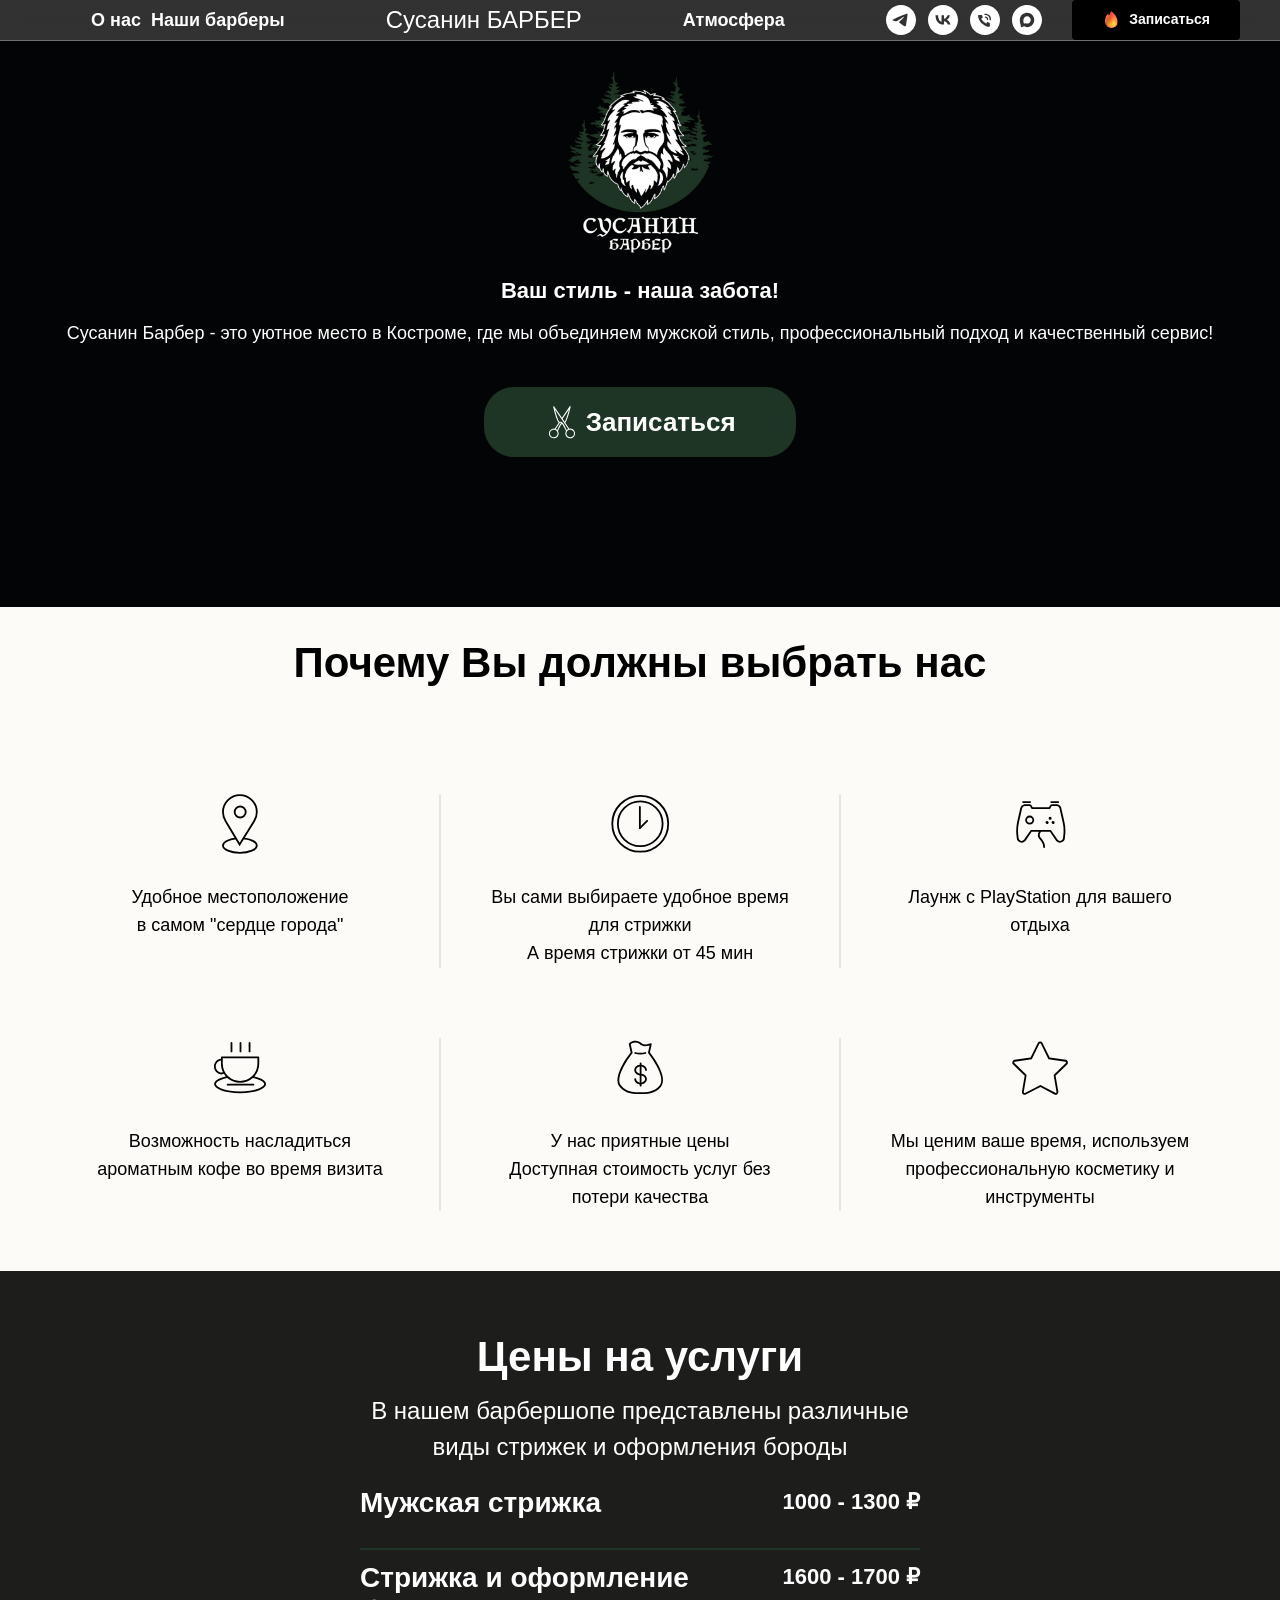
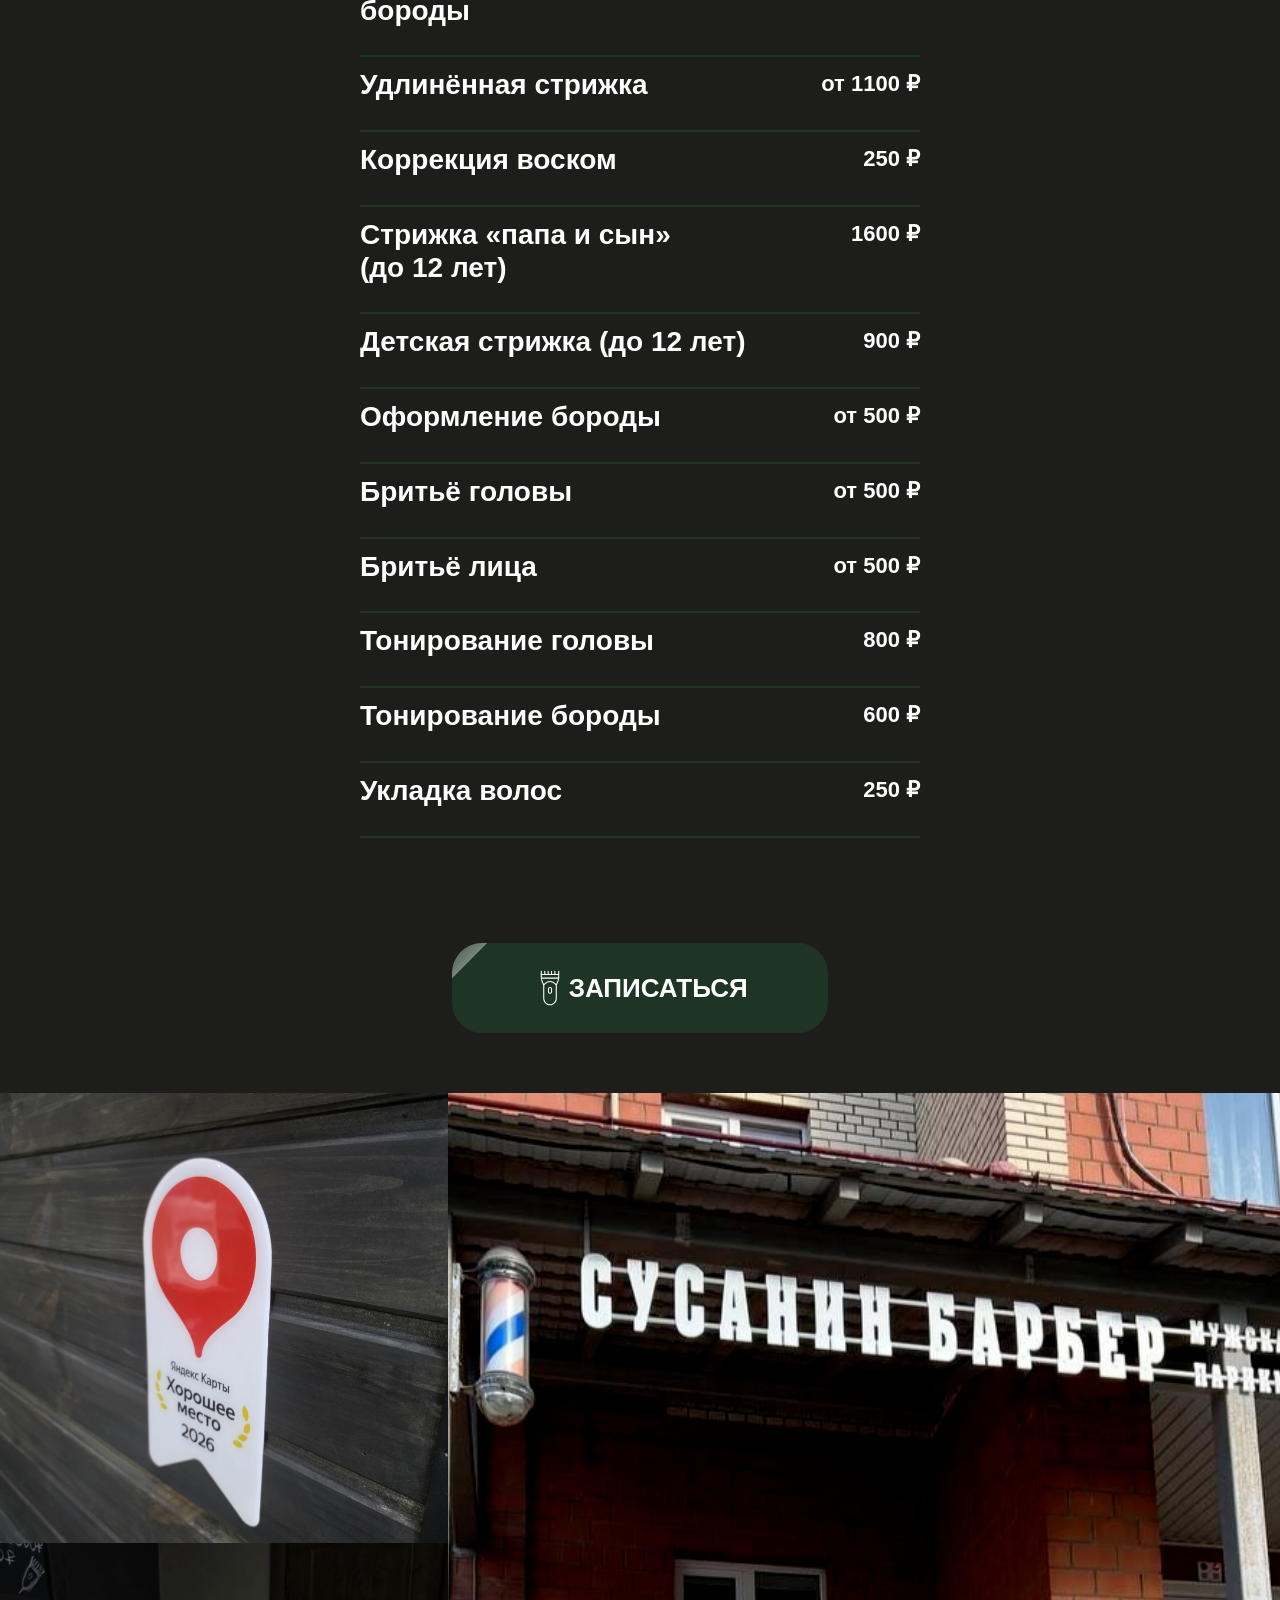
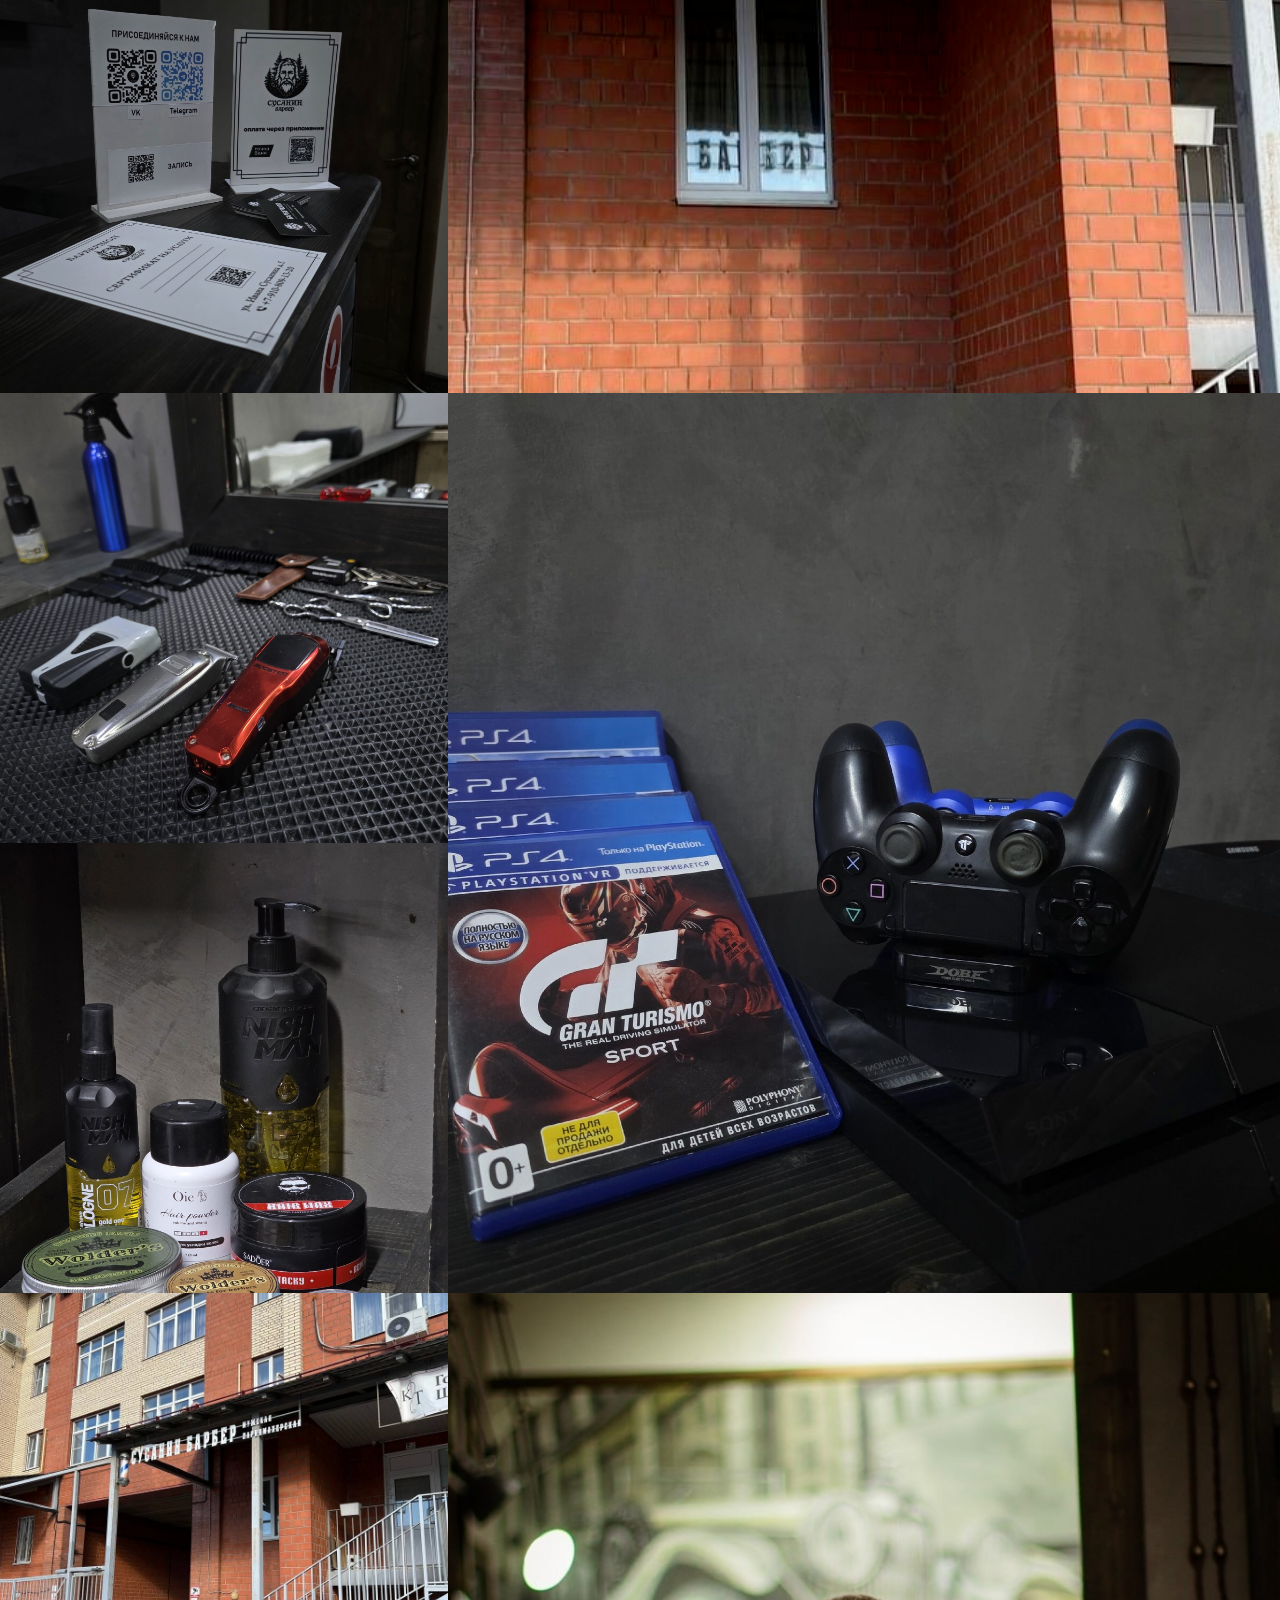
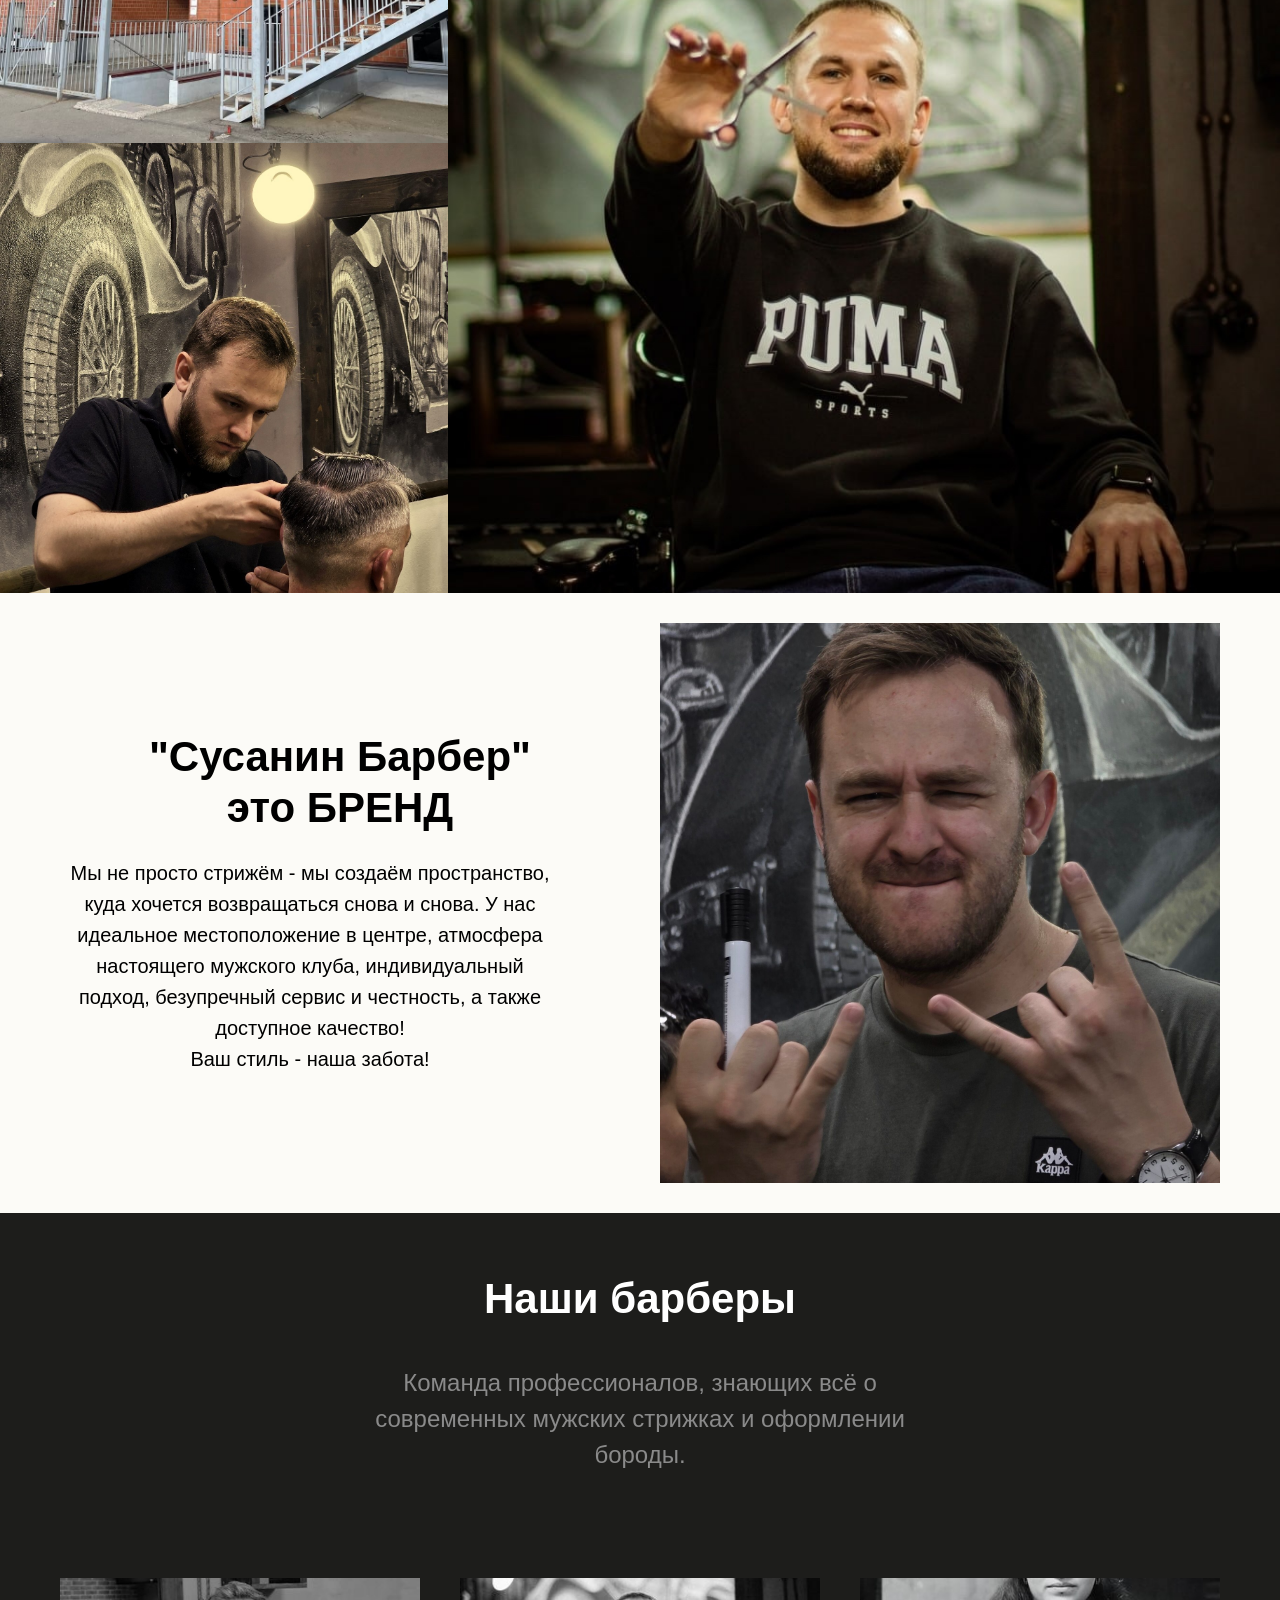
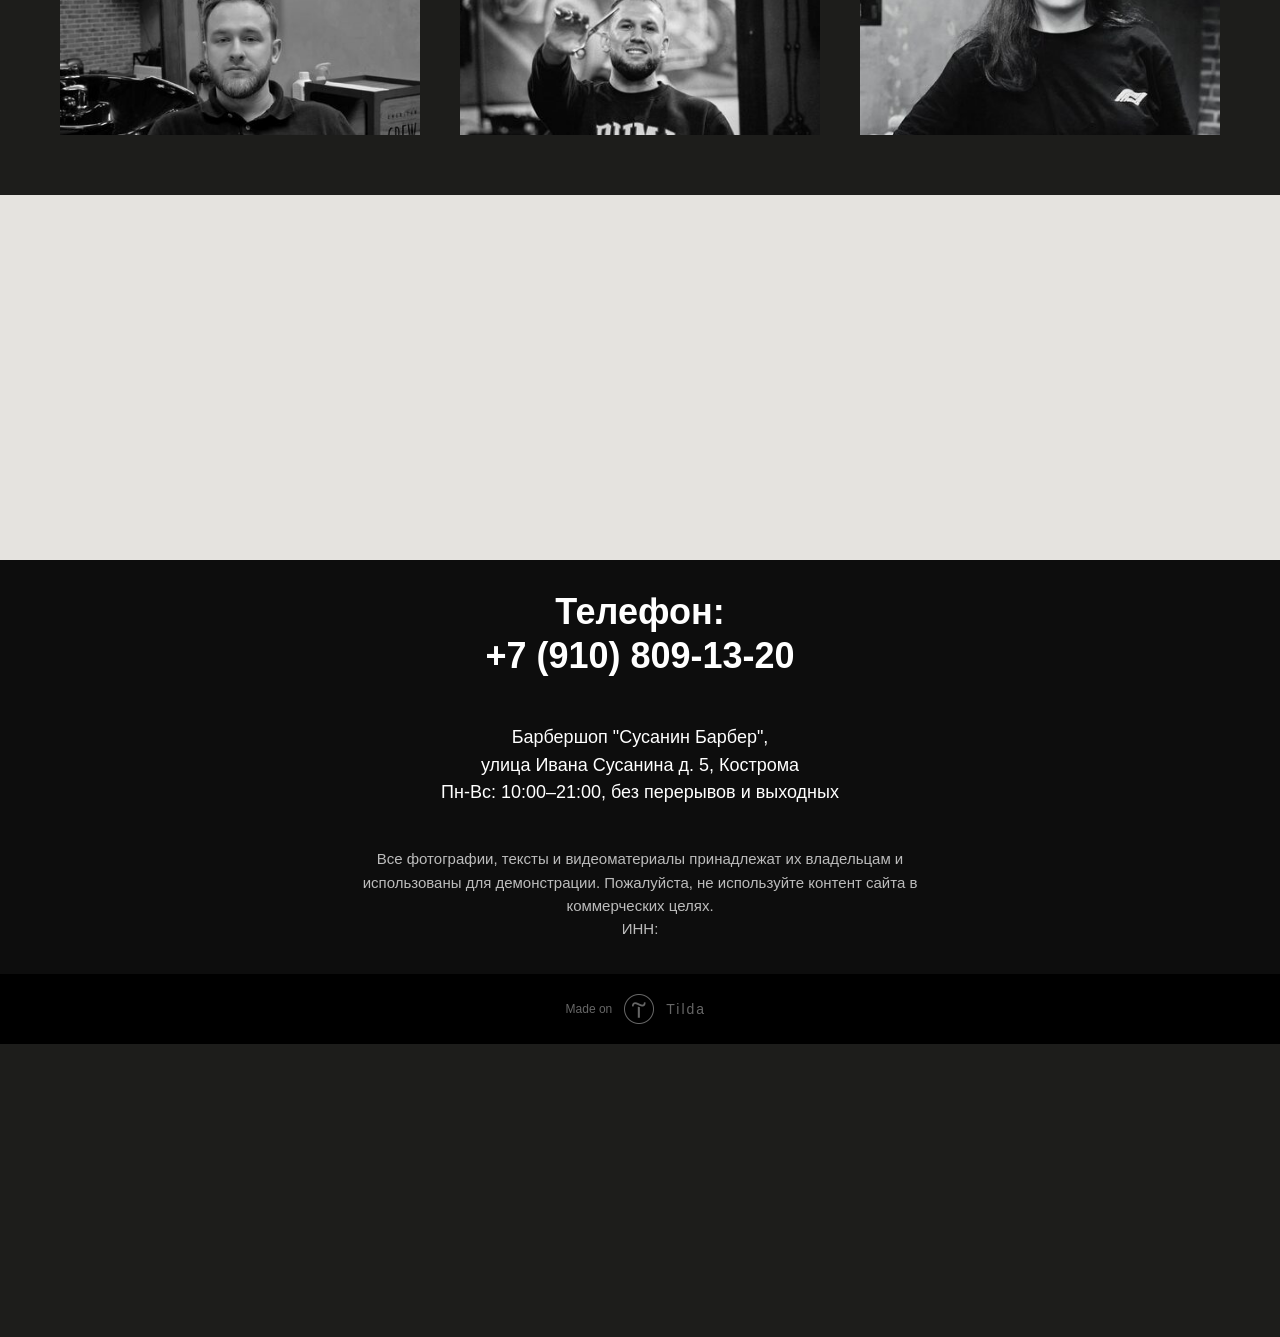
==== commit cdd25f5c: "Update index.html" ====
--- a/index.html
+++ b/index.html
@@ -121,7 +121,7 @@
 itemscope itemtype="http://schema.org/ImageObject"> <meta itemprop="image" content="tild3534-6133-4335-b930-393561313164__fqcpwu4i6evcc93ao24y.jpg"> </div> <div class="t532__overlay t532__animation_slow" style="background-image: linear-gradient(to bottom, rgba(0,0,0,0), rgba(0,0,0,1));"></div> <div class="t532__textwrapper t532__animation_slow "> <div class="t532__textwrapper__content"> <div class="t532__title t-name t-name_lg t532__bottommargin_sm" field="li_persname__1490620475276">Иван</div> <div class="t532__text t-descr t-descr_xxs" field="li_persdescr__1490620475276">Барбер</div> </div> </div> </div> </div> </li> <li class="t532__col t-col t-col_4 t-list__item t-align_left t532__show_hover t532__col-mobstyle"> <div class="t532__table t532__itemwrapper t532__itemwrapper_3"> <div class="t532__cell t-align_left t-valign_bottom"> <div class="t532__bg t532__animation_slow t532__bg_animated t-bgimg" data-original="tild6532-3963-4562-b130-633663653362__xt7_2pr9pdyu6eebzk6h.jpg"
 bgimgfield="li_img__1478185134628" data-image-width="360" data-image-height="450"
 style="background-image:url('tild6532-3963-4562-b130-633663653362__-__resizeb__20x__xt7_2pr9pdyu6eebzk6h.jpg');"
-itemscope itemtype="http://schema.org/ImageObject"> <meta itemprop="image" content="tild6532-3963-4562-b130-633663653362__xt7_2pr9pdyu6eebzk6h.jpg"> </div> <div class="t532__overlay t532__animation_slow" style="background-image: linear-gradient(to bottom, rgba(0,0,0,0), rgba(0,0,0,1));"></div> <div class="t532__textwrapper t532__animation_slow "> <div class="t532__textwrapper__content"> <div class="t532__title t-name t-name_lg t532__bottommargin_sm" field="li_persname__1478185134628">Яна</div> <div class="t532__text t-descr t-descr_xxs" field="li_persdescr__1478185134628"Барбер</div> </div> </div> </div> </div> </li> </ul> </div> <style>.t-persons-social-links{line-height:0px;}.t-persons-social-links__wrapper{display:-webkit-box;display:-ms-flexbox;display:flex;-webkit-box-align:center;-ms-flex-align:center;align-items:center;-ms-flex-wrap:wrap;flex-wrap:wrap;width:auto;}.t-persons-social-links{margin-top:15px;}.t-persons-social-links__item{padding:0px 4px;}.t-persons-social-links__item svg{width:20px;height:20px;}.t-persons-social-links__wrapper_round .t-persons-social-links__item svg{width:23px;height:23px;}.t-persons-social-links__item:first-child{padding-left:0px;}@media screen and (max-width:960px){.t-persons-social-links__item{margin-bottom:3px;}}@media screen and (max-width:640px){.t-persons-social-links{margin-top:13px;}.t-persons-social-links__item{padding:0px 3px;}.t-persons-social-links__item svg{width:17px;height:17px;}.t-persons-social-links__wrapper_round .t-persons-social-links__item svg{width:20px;height:20px;}}</style> <script>function t_social_init(recid,groupName) {var rec=document.getElementById('rec' + recid);if(!rec) return;var socialLinks=rec.querySelectorAll('.' + groupName + '-social-links');Array.prototype.forEach.call(socialLinks,function(link) {var socialAttr=link.getAttribute('data-social-links');var socialWrapper=link.querySelector('.' + groupName + '-social-links__wrapper');link.removeAttribute('data-social-links');if(socialAttr) {var dataLinks=socialAttr.split(',');if(dataLinks.length>7) {dataLinks=dataLinks.slice(0,7);}
+itemscope itemtype="http://schema.org/ImageObject"> <meta itemprop="image" content="tild6532-3963-4562-b130-633663653362__xt7_2pr9pdyu6eebzk6h.jpg"> </div> <div class="t532__overlay t532__animation_slow" style="background-image: linear-gradient(to bottom, rgba(0,0,0,0), rgba(0,0,0,1));"></div> <div class="t532__textwrapper t532__animation_slow "> <div class="t532__textwrapper__content"> <div class="t532__title t-name t-name_lg t532__bottommargin_sm" field="li_persname__1478185134628">Яна</div> <div class="t532__text t-descr t-descr_xxs" field="li_persdescr__1478185134628">Барбер</div> </div> </div> </div> </div> </li> </ul> </div> <style>.t-persons-social-links{line-height:0px;}.t-persons-social-links__wrapper{display:-webkit-box;display:-ms-flexbox;display:flex;-webkit-box-align:center;-ms-flex-align:center;align-items:center;-ms-flex-wrap:wrap;flex-wrap:wrap;width:auto;}.t-persons-social-links{margin-top:15px;}.t-persons-social-links__item{padding:0px 4px;}.t-persons-social-links__item svg{width:20px;height:20px;}.t-persons-social-links__wrapper_round .t-persons-social-links__item svg{width:23px;height:23px;}.t-persons-social-links__item:first-child{padding-left:0px;}@media screen and (max-width:960px){.t-persons-social-links__item{margin-bottom:3px;}}@media screen and (max-width:640px){.t-persons-social-links{margin-top:13px;}.t-persons-social-links__item{padding:0px 3px;}.t-persons-social-links__item svg{width:17px;height:17px;}.t-persons-social-links__wrapper_round .t-persons-social-links__item svg{width:20px;height:20px;}}</style> <script>function t_social_init(recid,groupName) {var rec=document.getElementById('rec' + recid);if(!rec) return;var socialLinks=rec.querySelectorAll('.' + groupName + '-social-links');Array.prototype.forEach.call(socialLinks,function(link) {var socialAttr=link.getAttribute('data-social-links');var socialWrapper=link.querySelector('.' + groupName + '-social-links__wrapper');link.removeAttribute('data-social-links');if(socialAttr) {var dataLinks=socialAttr.split(',');if(dataLinks.length>7) {dataLinks=dataLinks.slice(0,7);}
 Array.prototype.forEach.call(dataLinks,function(item) {t_social_add_item(item.trim(),socialWrapper,groupName);});}});}
 function t_social_add_item(item,socialWrapper,groupName) {var fill=socialWrapper.getAttribute('data-social-color')||'#000000';var isRoundIcon=socialWrapper.classList.contains(groupName + '-social-links__wrapper_round');if(item.indexOf('tel:')!==-1) {var phone='<div class="' + groupName + '-social-links__item">';phone+='<a href="' + item + '" target="_blank">';if(isRoundIcon) {phone+='<svg role="presentation" class="' + groupName + '-social-links__svg" width="30" height="30" viewBox="0 0 100 100" fill="none" xmlns="http://www.w3.org/2000/svg"><path fill-rule="evenodd" clip-rule="evenodd" d="M50 100C77.6142 100 100 77.6142 100 50C100 22.3858 77.6142 0 50 0C22.3858 0 0 22.3858 0 50C0 77.6142 22.3858 100 50 100ZM32.3668 30.3616C33.8958 28.835 34.6798 28.1875 35.1534 28.0601C35.715 27.909 36.2052 28.0405 36.7168 28.4797C37.1497 28.8512 38.2438 29.9713 38.9927 30.8096C41.1931 33.2729 43.8747 36.6359 44.2503 37.4031C44.3639 37.6353 44.375 37.701 44.3558 38.0323C44.3204 38.643 44.196 38.8343 43.3793 39.5344C42.0767 40.6509 40.0803 42.739 39.3824 43.7149C38.9257 44.3535 38.9126 44.7536 39.3248 45.483C39.675 46.1027 41.378 48.345 42.5783 49.7667C44.5875 52.1467 46.9159 54.3696 49.1773 56.0669C50.8579 57.3283 53.2214 58.7821 54.8035 59.5275C55.9343 60.0603 56.2878 60.0303 57.0122 59.3401C57.7069 58.6782 58.5246 57.6102 59.8946 55.5759C60.3408 54.9132 60.7739 54.3136 60.857 54.2434C61.1104 54.0293 61.3967 53.9282 61.8141 53.9055C62.0813 53.891 62.2608 53.9062 62.4057 53.9555C62.6843 54.0504 63.4107 54.5045 66.36 56.4276C67.7285 57.32 69.2454 58.3032 69.7309 58.6125C72.4818 60.3651 72.7871 60.6005 72.9291 61.0781C73.1185 61.7157 72.9605 62.1254 72.063 63.3233C70.9487 64.8107 69.0734 66.8197 67.674 68.0252C66.5388 69.0032 65.0797 69.9865 63.6409 70.743L63.0188 71.0701L62.389 71.0696C60.5532 71.0685 58.822 70.7024 56.1724 69.7552C49.967 67.5366 44.465 64.2895 39.647 60.0025C38.7431 59.1981 36.6429 57.0816 35.8606 56.1866C33.2537 53.2039 31.2905 50.2948 29.5948 46.9021C28.373 44.4575 27.2502 41.6203 27.0609 40.4995C26.7835 38.8572 27.4592 36.7086 28.9757 34.4108C29.8832 33.0359 30.8773 31.8488 32.3668 30.3616V30.3616Z" fill="' + fill + '"/></svg>';} else {phone+='<svg role="presentation" class="' + groupName + '-social-links__svg" width="30" height="30" viewBox="0 0 100 100" fill="none" xmlns="http://www.w3.org/2000/svg"><path d="M79.6737 54.027C78.7931 54.027 77.8726 53.7468 76.992 53.5467C75.2103 53.1483 73.4583 52.6267 71.7488 51.9858C69.892 51.3103 67.851 51.3453 66.0185 52.0842C64.186 52.8231 62.6916 54.2137 61.8227 55.9882L60.9422 57.8293C57.0551 55.6248 53.4641 52.9349 50.2556 49.8244C47.1451 46.616 44.4552 43.025 42.2507 39.1379L44.0918 38.2974C45.8664 37.4285 47.2569 35.934 47.9958 34.1016C48.7347 32.2691 48.7698 30.2281 48.0943 28.3713C47.4587 26.6463 46.9372 24.8814 46.5333 23.088C46.3332 22.2075 46.1731 21.2869 46.053 20.4064C45.567 17.5871 44.0903 15.0341 41.889 13.2069C39.6876 11.3798 36.9062 10.3987 34.0457 10.4403H21.9983C20.3062 10.4381 18.6328 10.7935 17.0877 11.4832C15.5427 12.173 14.1608 13.1815 13.0328 14.4427C11.8814 15.7381 11.024 17.2675 10.5197 18.9256C10.0153 20.5838 9.87588 22.3315 10.111 24.0486C12.2867 40.7074 19.8978 56.183 31.7643 68.0756C43.657 79.9421 59.1325 87.5532 75.7913 89.7289C76.3109 89.7686 76.8327 89.7686 77.3522 89.7289C80.3037 89.7332 83.1534 88.6504 85.3572 86.6871C86.6183 85.559 87.6269 84.1772 88.3166 82.6321C89.0064 81.087 89.3618 79.4136 89.3596 77.7216V65.7142C89.338 62.9486 88.3624 60.2753 86.5977 58.1459C84.8329 56.0165 82.3871 54.5616 79.6737 54.027ZM81.6349 78.0417C81.6336 78.6003 81.5154 79.1523 81.2879 79.6624C81.0604 80.1725 80.7287 80.6294 80.3141 81.0036C79.8754 81.4032 79.3534 81.7003 78.7857 81.8734C78.2181 82.0465 77.6191 82.0911 77.032 82.0042C62.096 80.0535 48.2154 73.2468 37.5278 62.6323C26.8311 51.9356 19.9652 38.0067 17.9958 23.008C17.9089 22.421 17.9535 21.8219 18.1266 21.2543C18.2997 20.6867 18.5968 20.1646 18.9964 19.726C19.3752 19.3063 19.8385 18.9716 20.3559 18.744C20.8733 18.5163 21.433 18.4009 21.9983 18.4052H34.0057C34.9309 18.3825 35.8353 18.6813 36.5651 19.2505C37.2948 19.8197 37.8048 20.6242 38.0081 21.5271C38.0081 22.6077 38.3683 23.7284 38.6085 24.8091C39.0711 26.9058 39.6864 28.9659 40.4496 30.9729L34.8462 33.6145C33.883 34.0566 33.1346 34.8627 32.7649 35.8559C32.3646 36.8303 32.3646 37.9233 32.7649 38.8977C38.5252 51.2363 48.4435 61.1546 60.7821 66.9149C61.7565 67.3152 62.8495 67.3152 63.8239 66.9149C64.8171 66.5453 65.6232 65.7968 66.0653 64.8336L68.5869 59.2302C70.6518 59.9832 72.7644 60.5982 74.9107 61.0713C75.9514 61.3115 77.0721 61.5116 78.1527 61.6717C79.0556 61.875 79.8601 62.385 80.4293 63.1147C80.9985 63.8445 81.2973 64.7489 81.2746 65.6742L81.6349 78.0417ZM58.0204 10C57.0998 10 56.1392 10 55.2187 10C54.1571 10.0902 53.175 10.5984 52.4881 11.4129C51.8013 12.2273 51.4662 13.2811 51.5564 14.3427C51.6466 15.4042 52.1549 16.3864 52.9693 17.0732C53.7837 17.76 54.8376 18.0951 55.8991 18.0049H58.0204C64.3895 18.0049 70.4977 20.535 75.0014 25.0387C79.505 29.5423 82.0351 35.6505 82.0351 42.0196C82.0351 42.7401 82.0351 43.4205 82.0351 44.1409C81.9464 45.1968 82.28 46.2448 82.9627 47.0551C83.6455 47.8655 84.6217 48.372 85.6774 48.4636H85.9975C86.9995 48.4677 87.9665 48.0958 88.7076 47.4214C89.4487 46.747 89.9098 45.8193 90 44.8214C90 43.9008 90 42.9402 90 42.0196C90 33.5344 86.632 25.3962 80.6358 19.3925C74.6396 13.3888 66.5056 10.0106 58.0204 10V10ZM66.0253 42.0196C66.0253 43.0812 66.447 44.0992 67.1976 44.8498C67.9482 45.6004 68.9662 46.0221 70.0278 46.0221C71.0893 46.0221 72.1073 45.6004 72.8579 44.8498C73.6085 44.0992 74.0302 43.0812 74.0302 42.0196C74.0302 37.7736 72.3435 33.7014 69.341 30.699C66.3386 27.6966 62.2665 26.0098 58.0204 26.0098C56.9589 26.0098 55.9408 26.4315 55.1902 27.1821C54.4396 27.9327 54.0179 28.9508 54.0179 30.0123C54.0179 31.0738 54.4396 32.0918 55.1902 32.8424C55.9408 33.593 56.9589 34.0147 58.0204 34.0147C60.1434 34.0147 62.1795 34.8581 63.6807 36.3593C65.1819 37.8605 66.0253 39.8966 66.0253 42.0196Z" fill="' + fill + '"/></svg>';}
 phone+='</a>';phone+='</div>';socialWrapper.insertAdjacentHTML('beforeend',phone);return;}
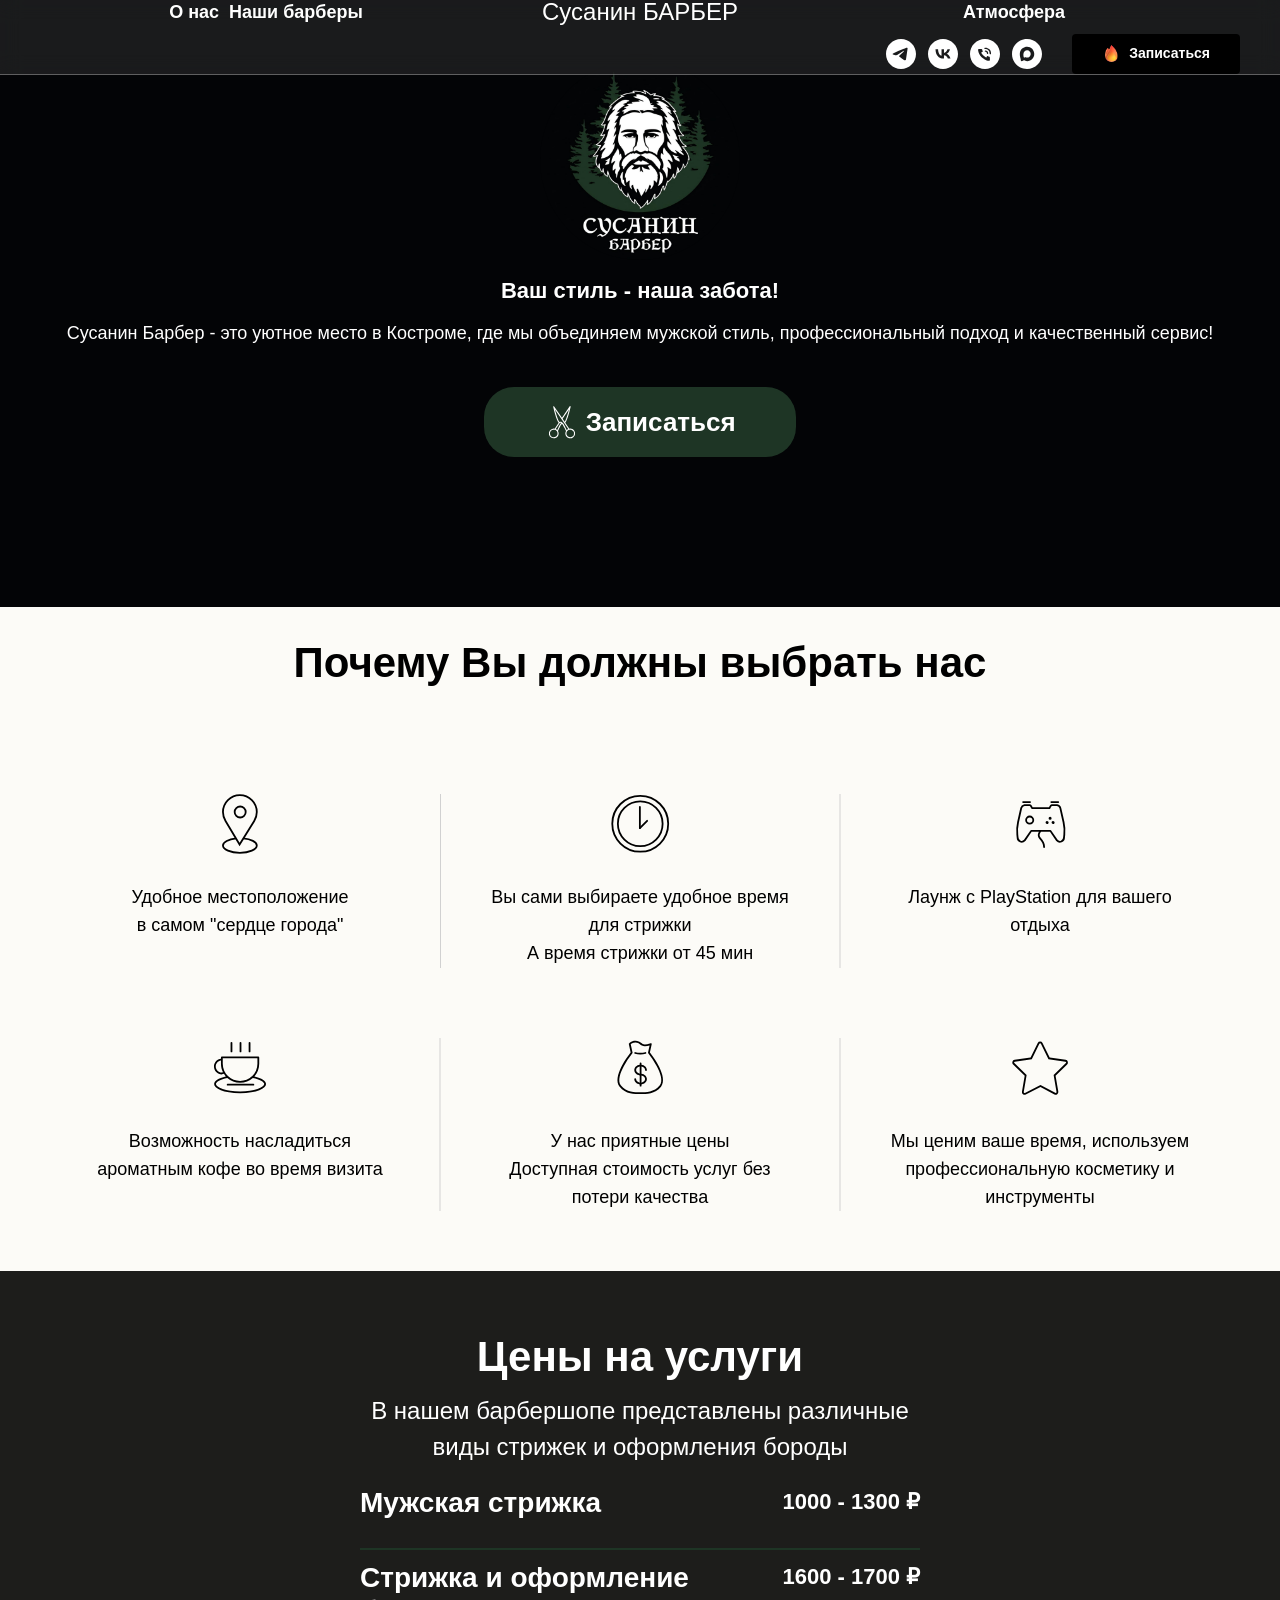
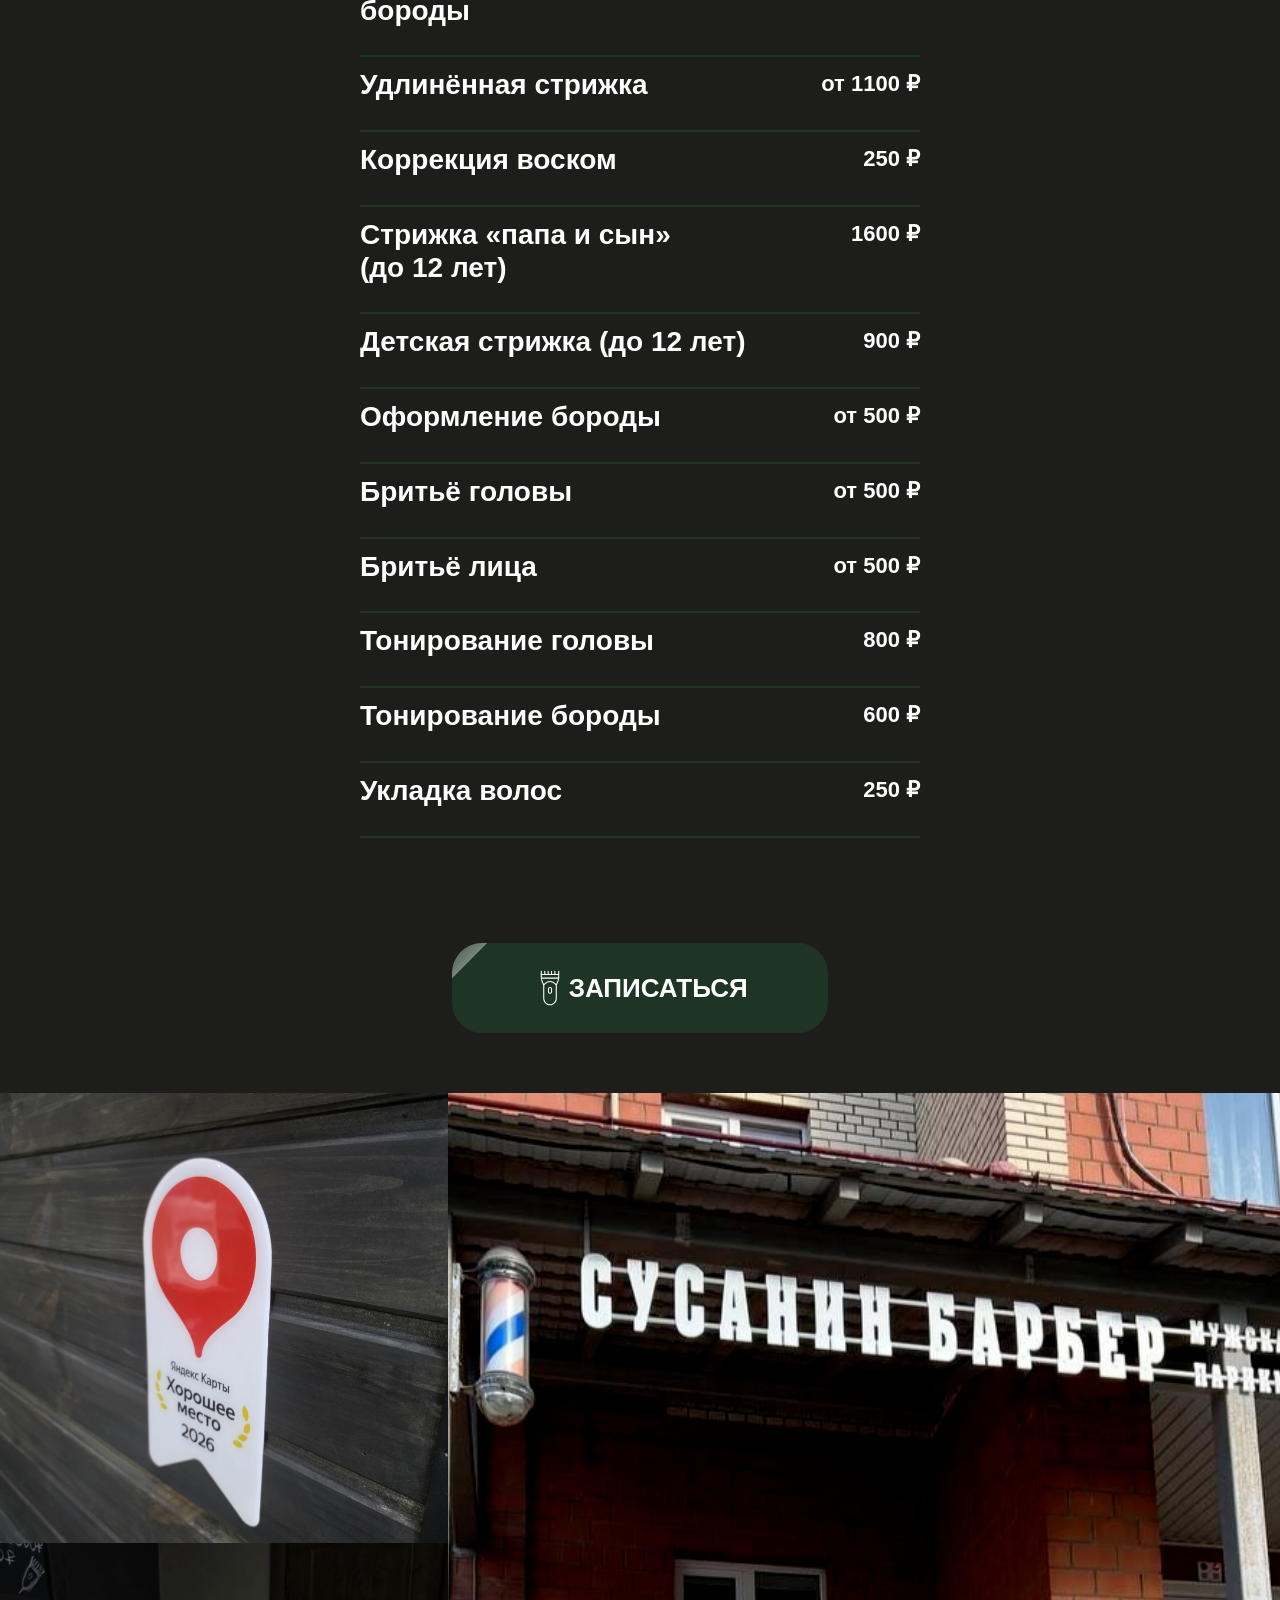
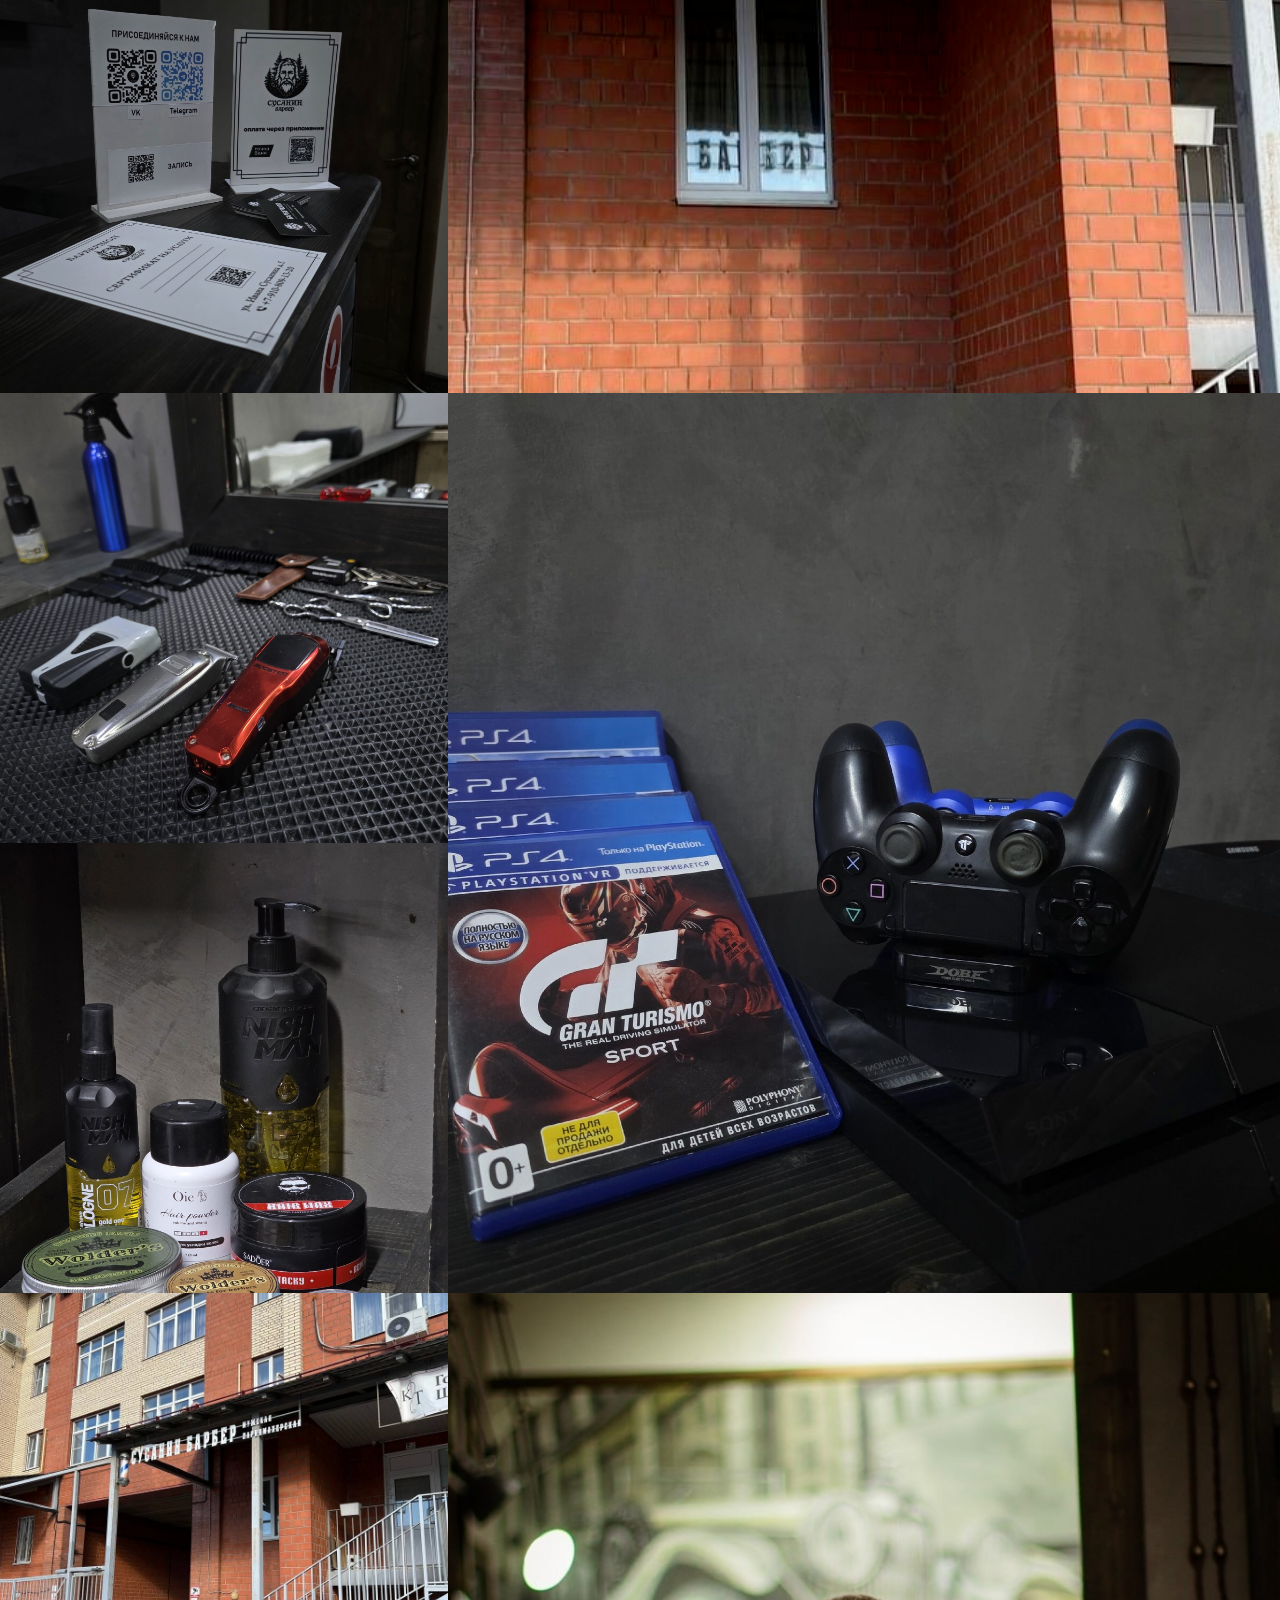
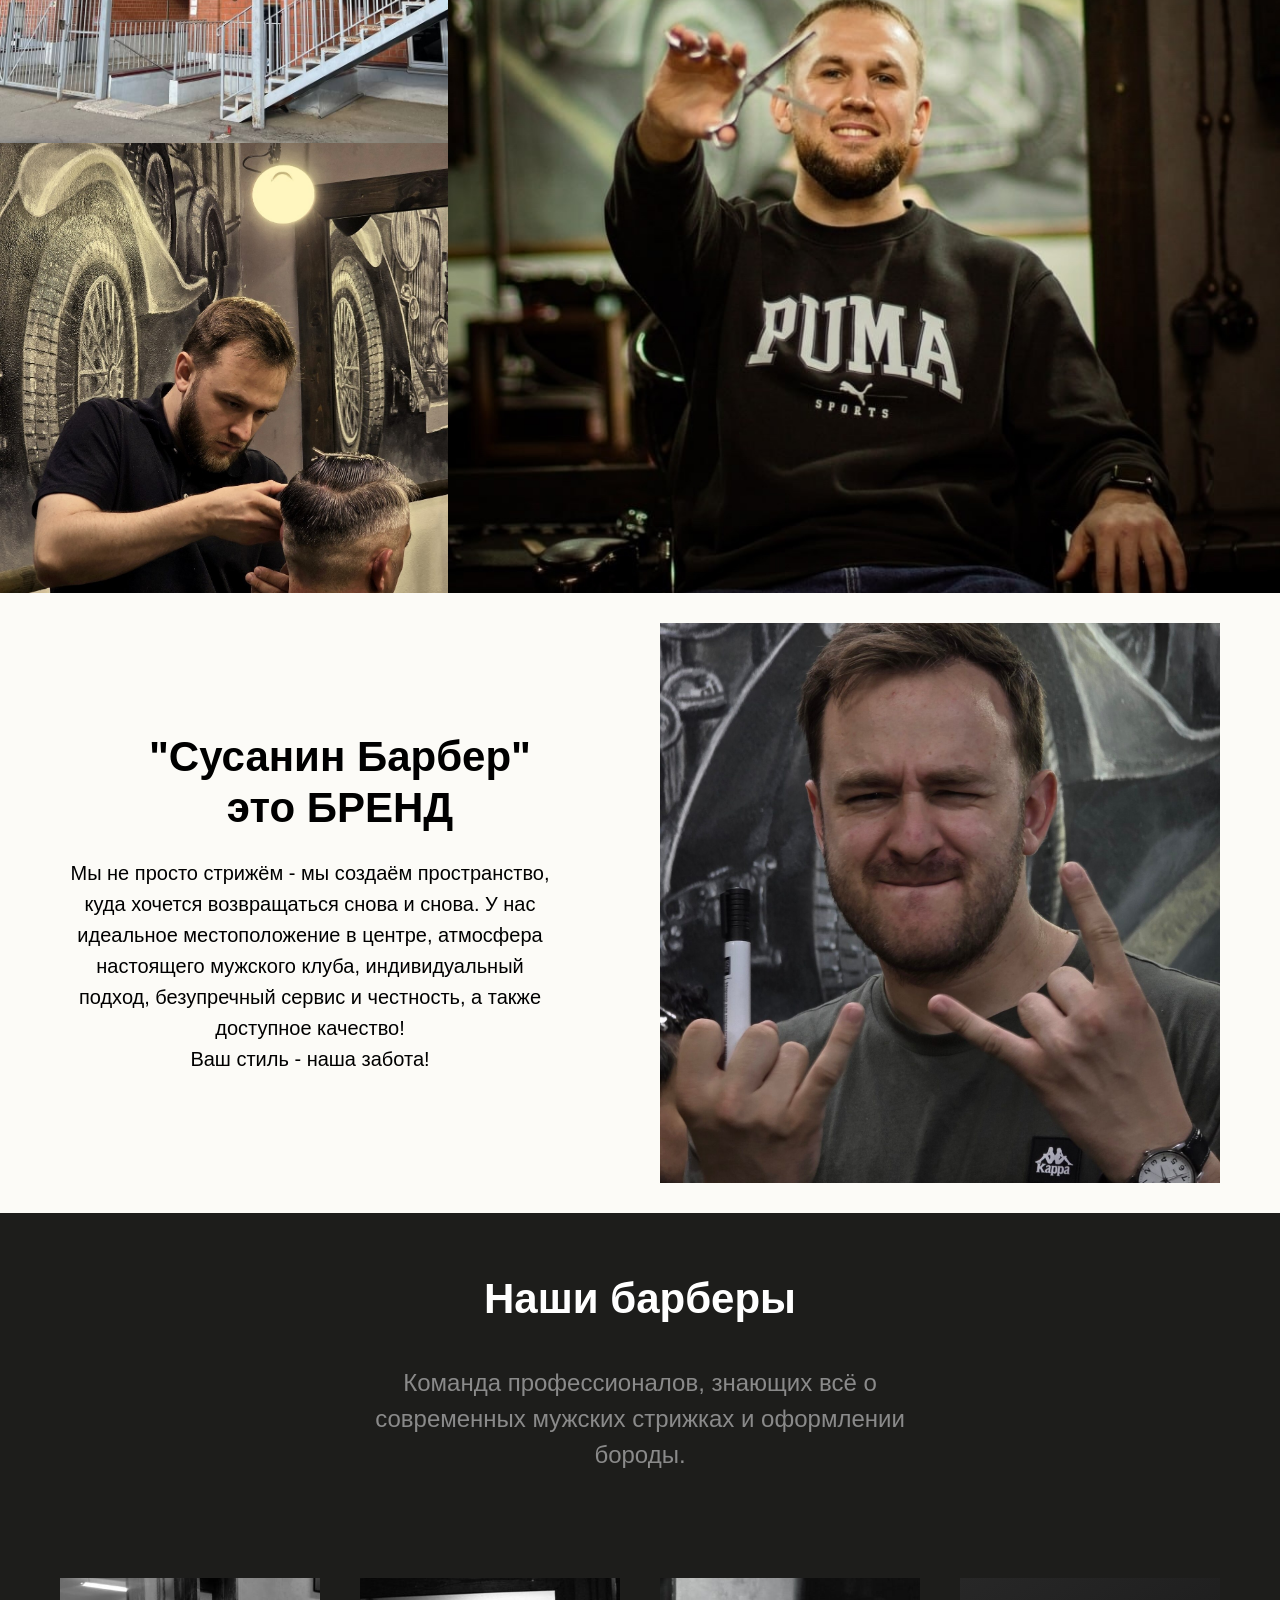
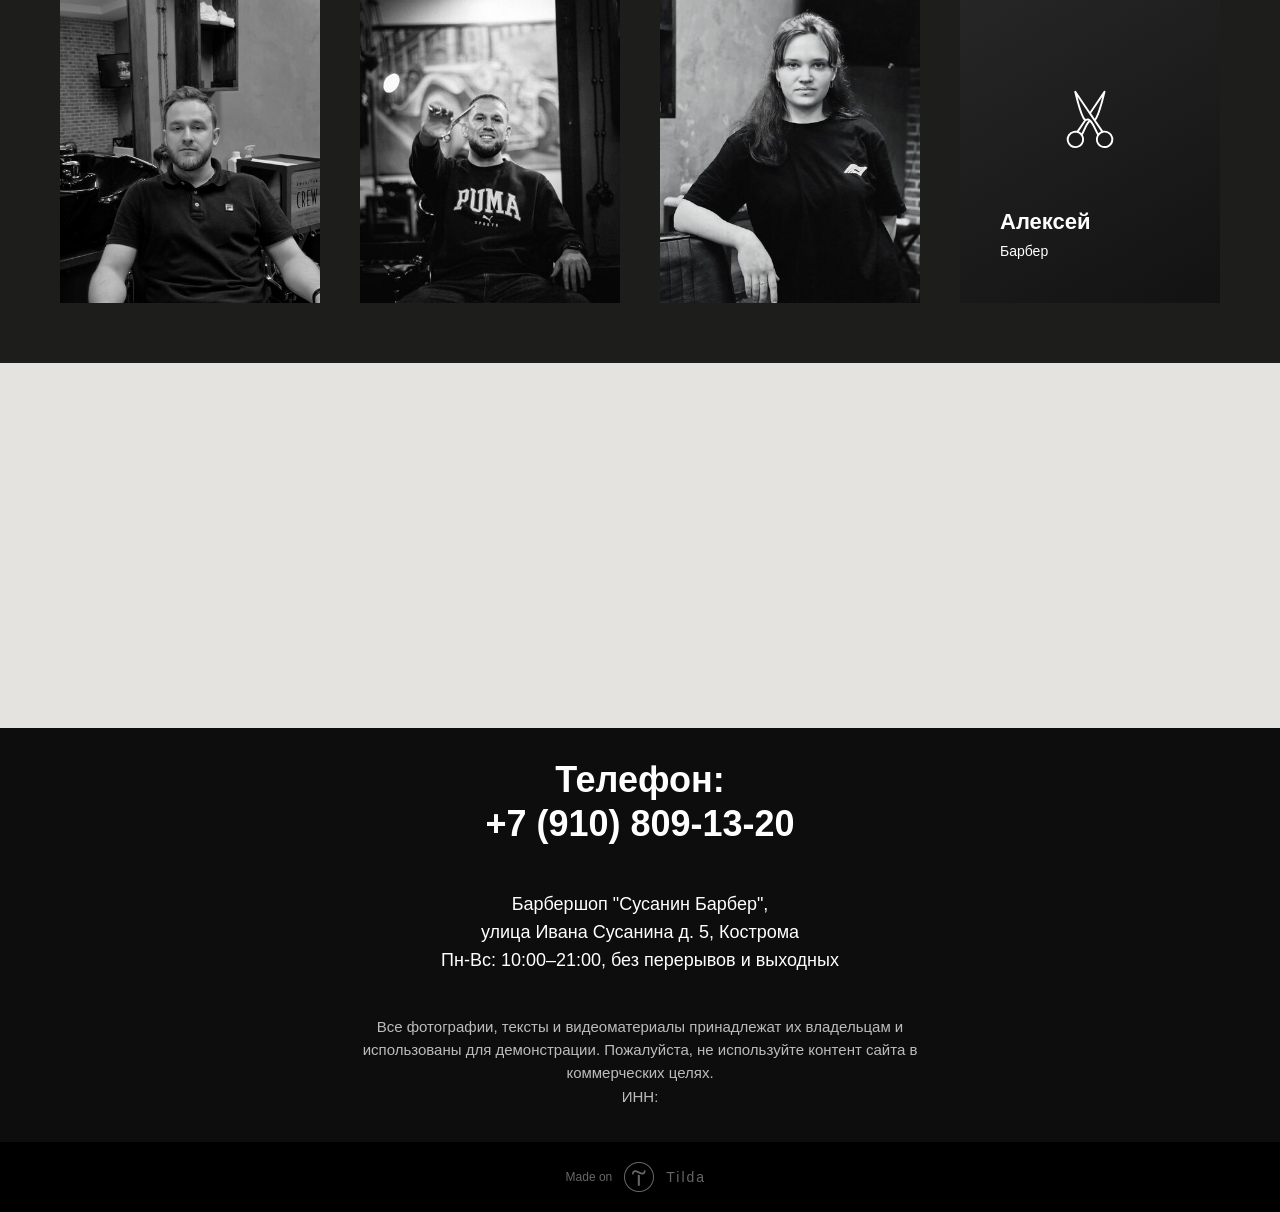
==== commit 9b68b9d6: "Add Alexey to the barbers section" ====
--- a/index.html
+++ b/index.html
@@ -112,16 +112,29 @@
 class="js-block-header-title t-section__title t-title t-title_xs t-align_center t-margin_auto" data-editable="true"
 field="btitle"> <span style="color: rgb(255, 255, 255);">Наши барберы</span> </div> <div
 class="js-block-header-descr t-section__descr t-descr t-descr_xl t-align_center t-margin_auto" data-editable="true"
-field="bdescr"> <span style="color: rgb(138, 138, 138);">Команда профессионалов, знающих всё о современных мужских стрижках и оформлении бороды.</span> </div> </div> </div> <style>.t-section__title,.t-section__descr{overflow-wrap:break-word;}.t-section__descr{max-width:560px;}#rec2436689221 .t-section__title{margin-bottom:40px;}#rec2436689221 .t-section__descr{margin-bottom:105px;}#rec2436689221 .t-section__container:not(:has(.t-section__descr)) .t-section__title{margin-bottom:105px;}@media screen and (max-width:960px){#rec2436689221 .t-section__title{margin-bottom:20px;}#rec2436689221 .t-section__descr{margin-bottom:45px;}#rec2436689221 .t-section__container:not(:has(.t-section__descr)) .t-section__title{margin-bottom:45px;}}</style> <ul role="list" class="t532__container t-list__container_inrow3 t-container"> <li class="t532__col t-col t-col_4 t-list__item t-align_left t532__show_hover t532__col-mobstyle"> <div class="t532__table t532__itemwrapper t532__itemwrapper_3"> <div class="t532__cell t-align_left t-valign_bottom"> <div class="t532__bg t532__animation_slow t532__bg_animated t-bgimg" data-original="tild6337-3265-4535-b333-633333363239__75ztlil9xjoiwj8sprfa.jpg"
+field="bdescr"> <span style="color: rgb(138, 138, 138);">Команда профессионалов, знающих всё о современных мужских стрижках и оформлении бороды.</span> </div> </div> </div> <style>.t-section__title,.t-section__descr{overflow-wrap:break-word;}.t-section__descr{max-width:560px;}#rec2436689221 .t-section__title{margin-bottom:40px;}#rec2436689221 .t-section__descr{margin-bottom:105px;}#rec2436689221 .t-section__container:not(:has(.t-section__descr)) .t-section__title{margin-bottom:105px;}@media screen and (max-width:960px){#rec2436689221 .t-section__title{margin-bottom:20px;}#rec2436689221 .t-section__descr{margin-bottom:45px;}#rec2436689221 .t-section__container:not(:has(.t-section__descr)) .t-section__title{margin-bottom:45px;}}</style> <ul role="list" class="t532__container t-list__container_inrow4 t-container"> <li class="t532__col t-col t-col_3 t-list__item t-align_left t532__show_hover t532__col-mobstyle"> <div class="t532__table t532__itemwrapper t532__itemwrapper_4"> <div class="t532__cell t-align_left t-valign_bottom"> <div class="t532__bg t532__animation_slow t532__bg_animated t-bgimg" data-original="tild6337-3265-4535-b333-633333363239__75ztlil9xjoiwj8sprfa.jpg"
 bgimgfield="li_img__1478185125761" data-image-width="360" data-image-height="450"
 style="background-image:url('tild6337-3265-4535-b333-633333363239__-__resizeb__20x__75ztlil9xjoiwj8sprfa.jpg');"
-itemscope itemtype="http://schema.org/ImageObject"> <meta itemprop="image" content="tild6337-3265-4535-b333-633333363239__75ztlil9xjoiwj8sprfa.jpg"> </div> <div class="t532__overlay t532__animation_slow" style="background-image: linear-gradient(to bottom, rgba(0,0,0,0), rgba(0,0,0,1));"></div> <div class="t532__textwrapper t532__animation_slow "> <div class="t532__textwrapper__content"> <div class="t532__title t-name t-name_lg t532__bottommargin_sm" field="li_persname__1478185125761">Илья </div> <div class="t532__text t-descr t-descr_xxs" field="li_persdescr__1478185125761">ТОП - Барбер</div> </div> </div> </div> </div> </li> <li class="t532__col t-col t-col_4 t-list__item t-align_left t532__show_hover t532__col-mobstyle"> <div class="t532__table t532__itemwrapper t532__itemwrapper_3"> <div class="t532__cell t-align_left t-valign_bottom"> <div class="t532__bg t532__animation_slow t532__bg_animated t-bgimg" data-original="tild3534-6133-4335-b930-393561313164__fqcpwu4i6evcc93ao24y.jpg"
+itemscope itemtype="http://schema.org/ImageObject"> <meta itemprop="image" content="tild6337-3265-4535-b333-633333363239__75ztlil9xjoiwj8sprfa.jpg"> </div> <div class="t532__overlay t532__animation_slow" style="background-image: linear-gradient(to bottom, rgba(0,0,0,0), rgba(0,0,0,1));"></div> <div class="t532__textwrapper t532__animation_slow "> <div class="t532__textwrapper__content"> <div class="t532__title t-name t-name_lg t532__bottommargin_sm" field="li_persname__1478185125761">Илья </div> <div class="t532__text t-descr t-descr_xxs" field="li_persdescr__1478185125761">ТОП - Барбер</div> </div> </div> </div> </div> </li> <li class="t532__col t-col t-col_3 t-list__item t-align_left t532__show_hover t532__col-mobstyle"> <div class="t532__table t532__itemwrapper t532__itemwrapper_4"> <div class="t532__cell t-align_left t-valign_bottom"> <div class="t532__bg t532__animation_slow t532__bg_animated t-bgimg" data-original="tild3534-6133-4335-b930-393561313164__fqcpwu4i6evcc93ao24y.jpg"
 bgimgfield="li_img__1490620475276" data-image-width="360" data-image-height="450"
 style="background-image:url('tild3534-6133-4335-b930-393561313164__-__resizeb__20x__fqcpwu4i6evcc93ao24y.jpg');"
-itemscope itemtype="http://schema.org/ImageObject"> <meta itemprop="image" content="tild3534-6133-4335-b930-393561313164__fqcpwu4i6evcc93ao24y.jpg"> </div> <div class="t532__overlay t532__animation_slow" style="background-image: linear-gradient(to bottom, rgba(0,0,0,0), rgba(0,0,0,1));"></div> <div class="t532__textwrapper t532__animation_slow "> <div class="t532__textwrapper__content"> <div class="t532__title t-name t-name_lg t532__bottommargin_sm" field="li_persname__1490620475276">Иван</div> <div class="t532__text t-descr t-descr_xxs" field="li_persdescr__1490620475276">Барбер</div> </div> </div> </div> </div> </li> <li class="t532__col t-col t-col_4 t-list__item t-align_left t532__show_hover t532__col-mobstyle"> <div class="t532__table t532__itemwrapper t532__itemwrapper_3"> <div class="t532__cell t-align_left t-valign_bottom"> <div class="t532__bg t532__animation_slow t532__bg_animated t-bgimg" data-original="tild6532-3963-4562-b130-633663653362__xt7_2pr9pdyu6eebzk6h.jpg"
+itemscope itemtype="http://schema.org/ImageObject"> <meta itemprop="image" content="tild3534-6133-4335-b930-393561313164__fqcpwu4i6evcc93ao24y.jpg"> </div> <div class="t532__overlay t532__animation_slow" style="background-image: linear-gradient(to bottom, rgba(0,0,0,0), rgba(0,0,0,1));"></div> <div class="t532__textwrapper t532__animation_slow "> <div class="t532__textwrapper__content"> <div class="t532__title t-name t-name_lg t532__bottommargin_sm" field="li_persname__1490620475276">Иван</div> <div class="t532__text t-descr t-descr_xxs" field="li_persdescr__1490620475276">Барбер</div> </div> </div> </div> </div> </li> <li class="t532__col t-col t-col_3 t-list__item t-align_left t532__show_hover t532__col-mobstyle"> <div class="t532__table t532__itemwrapper t532__itemwrapper_4"> <div class="t532__cell t-align_left t-valign_bottom"> <div class="t532__bg t532__animation_slow t532__bg_animated t-bgimg" data-original="tild6532-3963-4562-b130-633663653362__xt7_2pr9pdyu6eebzk6h.jpg"
 bgimgfield="li_img__1478185134628" data-image-width="360" data-image-height="450"
 style="background-image:url('tild6532-3963-4562-b130-633663653362__-__resizeb__20x__xt7_2pr9pdyu6eebzk6h.jpg');"
-itemscope itemtype="http://schema.org/ImageObject"> <meta itemprop="image" content="tild6532-3963-4562-b130-633663653362__xt7_2pr9pdyu6eebzk6h.jpg"> </div> <div class="t532__overlay t532__animation_slow" style="background-image: linear-gradient(to bottom, rgba(0,0,0,0), rgba(0,0,0,1));"></div> <div class="t532__textwrapper t532__animation_slow "> <div class="t532__textwrapper__content"> <div class="t532__title t-name t-name_lg t532__bottommargin_sm" field="li_persname__1478185134628">Яна</div> <div class="t532__text t-descr t-descr_xxs" field="li_persdescr__1478185134628">Барбер</div> </div> </div> </div> </div> </li> </ul> </div> <style>.t-persons-social-links{line-height:0px;}.t-persons-social-links__wrapper{display:-webkit-box;display:-ms-flexbox;display:flex;-webkit-box-align:center;-ms-flex-align:center;align-items:center;-ms-flex-wrap:wrap;flex-wrap:wrap;width:auto;}.t-persons-social-links{margin-top:15px;}.t-persons-social-links__item{padding:0px 4px;}.t-persons-social-links__item svg{width:20px;height:20px;}.t-persons-social-links__wrapper_round .t-persons-social-links__item svg{width:23px;height:23px;}.t-persons-social-links__item:first-child{padding-left:0px;}@media screen and (max-width:960px){.t-persons-social-links__item{margin-bottom:3px;}}@media screen and (max-width:640px){.t-persons-social-links{margin-top:13px;}.t-persons-social-links__item{padding:0px 3px;}.t-persons-social-links__item svg{width:17px;height:17px;}.t-persons-social-links__wrapper_round .t-persons-social-links__item svg{width:20px;height:20px;}}</style> <script>function t_social_init(recid,groupName) {var rec=document.getElementById('rec' + recid);if(!rec) return;var socialLinks=rec.querySelectorAll('.' + groupName + '-social-links');Array.prototype.forEach.call(socialLinks,function(link) {var socialAttr=link.getAttribute('data-social-links');var socialWrapper=link.querySelector('.' + groupName + '-social-links__wrapper');link.removeAttribute('data-social-links');if(socialAttr) {var dataLinks=socialAttr.split(',');if(dataLinks.length>7) {dataLinks=dataLinks.slice(0,7);}
+itemscope itemtype="http://schema.org/ImageObject"> <meta itemprop="image" content="tild6532-3963-4562-b130-633663653362__xt7_2pr9pdyu6eebzk6h.jpg"> </div> <div class="t532__overlay t532__animation_slow" style="background-image: linear-gradient(to bottom, rgba(0,0,0,0), rgba(0,0,0,1));"></div> <div class="t532__textwrapper t532__animation_slow "> <div class="t532__textwrapper__content"> <div class="t532__title t-name t-name_lg t532__bottommargin_sm" field="li_persname__1478185134628">Яна</div> <div class="t532__text t-descr t-descr_xxs" field="li_persdescr__1478185134628">Барбер</div> </div> </div> </div> </div> </li>
+<li class="t532__col t-col t-col_3 t-list__item t-align_left t532__col-mobstyle">
+  <div class="t532__table t532__itemwrapper t532__itemwrapper_4" style="background: url('lib__icons__tilda__-__paint__ffffff--1-0-100__scissors_haircut.svg') center 42% / 64px no-repeat, linear-gradient(150deg, #272727, #121212);">
+    <div class="t532__cell t-align_left t-valign_bottom">
+      <div class="t532__textwrapper">
+        <div class="t532__textwrapper__content">
+          <div class="t532__title t-name t-name_lg t532__bottommargin_sm" field="li_persname__1490620475299">Алексей</div>
+          <div class="t532__text t-descr t-descr_xxs" field="li_persdescr__1490620475299">Барбер</div>
+        </div>
+      </div>
+    </div>
+  </div>
+</li>
+</ul> </div> <style>.t-persons-social-links{line-height:0px;}.t-persons-social-links__wrapper{display:-webkit-box;display:-ms-flexbox;display:flex;-webkit-box-align:center;-ms-flex-align:center;align-items:center;-ms-flex-wrap:wrap;flex-wrap:wrap;width:auto;}.t-persons-social-links{margin-top:15px;}.t-persons-social-links__item{padding:0px 4px;}.t-persons-social-links__item svg{width:20px;height:20px;}.t-persons-social-links__wrapper_round .t-persons-social-links__item svg{width:23px;height:23px;}.t-persons-social-links__item:first-child{padding-left:0px;}@media screen and (max-width:960px){.t-persons-social-links__item{margin-bottom:3px;}}@media screen and (max-width:640px){.t-persons-social-links{margin-top:13px;}.t-persons-social-links__item{padding:0px 3px;}.t-persons-social-links__item svg{width:17px;height:17px;}.t-persons-social-links__wrapper_round .t-persons-social-links__item svg{width:20px;height:20px;}}</style> <script>function t_social_init(recid,groupName) {var rec=document.getElementById('rec' + recid);if(!rec) return;var socialLinks=rec.querySelectorAll('.' + groupName + '-social-links');Array.prototype.forEach.call(socialLinks,function(link) {var socialAttr=link.getAttribute('data-social-links');var socialWrapper=link.querySelector('.' + groupName + '-social-links__wrapper');link.removeAttribute('data-social-links');if(socialAttr) {var dataLinks=socialAttr.split(',');if(dataLinks.length>7) {dataLinks=dataLinks.slice(0,7);}
 Array.prototype.forEach.call(dataLinks,function(item) {t_social_add_item(item.trim(),socialWrapper,groupName);});}});}
 function t_social_add_item(item,socialWrapper,groupName) {var fill=socialWrapper.getAttribute('data-social-color')||'#000000';var isRoundIcon=socialWrapper.classList.contains(groupName + '-social-links__wrapper_round');if(item.indexOf('tel:')!==-1) {var phone='<div class="' + groupName + '-social-links__item">';phone+='<a href="' + item + '" target="_blank">';if(isRoundIcon) {phone+='<svg role="presentation" class="' + groupName + '-social-links__svg" width="30" height="30" viewBox="0 0 100 100" fill="none" xmlns="http://www.w3.org/2000/svg"><path fill-rule="evenodd" clip-rule="evenodd" d="M50 100C77.6142 100 100 77.6142 100 50C100 22.3858 77.6142 0 50 0C22.3858 0 0 22.3858 0 50C0 77.6142 22.3858 100 50 100ZM32.3668 30.3616C33.8958 28.835 34.6798 28.1875 35.1534 28.0601C35.715 27.909 36.2052 28.0405 36.7168 28.4797C37.1497 28.8512 38.2438 29.9713 38.9927 30.8096C41.1931 33.2729 43.8747 36.6359 44.2503 37.4031C44.3639 37.6353 44.375 37.701 44.3558 38.0323C44.3204 38.643 44.196 38.8343 43.3793 39.5344C42.0767 40.6509 40.0803 42.739 39.3824 43.7149C38.9257 44.3535 38.9126 44.7536 39.3248 45.483C39.675 46.1027 41.378 48.345 42.5783 49.7667C44.5875 52.1467 46.9159 54.3696 49.1773 56.0669C50.8579 57.3283 53.2214 58.7821 54.8035 59.5275C55.9343 60.0603 56.2878 60.0303 57.0122 59.3401C57.7069 58.6782 58.5246 57.6102 59.8946 55.5759C60.3408 54.9132 60.7739 54.3136 60.857 54.2434C61.1104 54.0293 61.3967 53.9282 61.8141 53.9055C62.0813 53.891 62.2608 53.9062 62.4057 53.9555C62.6843 54.0504 63.4107 54.5045 66.36 56.4276C67.7285 57.32 69.2454 58.3032 69.7309 58.6125C72.4818 60.3651 72.7871 60.6005 72.9291 61.0781C73.1185 61.7157 72.9605 62.1254 72.063 63.3233C70.9487 64.8107 69.0734 66.8197 67.674 68.0252C66.5388 69.0032 65.0797 69.9865 63.6409 70.743L63.0188 71.0701L62.389 71.0696C60.5532 71.0685 58.822 70.7024 56.1724 69.7552C49.967 67.5366 44.465 64.2895 39.647 60.0025C38.7431 59.1981 36.6429 57.0816 35.8606 56.1866C33.2537 53.2039 31.2905 50.2948 29.5948 46.9021C28.373 44.4575 27.2502 41.6203 27.0609 40.4995C26.7835 38.8572 27.4592 36.7086 28.9757 34.4108C29.8832 33.0359 30.8773 31.8488 32.3668 30.3616V30.3616Z" fill="' + fill + '"/></svg>';} else {phone+='<svg role="presentation" class="' + groupName + '-social-links__svg" width="30" height="30" viewBox="0 0 100 100" fill="none" xmlns="http://www.w3.org/2000/svg"><path d="M79.6737 54.027C78.7931 54.027 77.8726 53.7468 76.992 53.5467C75.2103 53.1483 73.4583 52.6267 71.7488 51.9858C69.892 51.3103 67.851 51.3453 66.0185 52.0842C64.186 52.8231 62.6916 54.2137 61.8227 55.9882L60.9422 57.8293C57.0551 55.6248 53.4641 52.9349 50.2556 49.8244C47.1451 46.616 44.4552 43.025 42.2507 39.1379L44.0918 38.2974C45.8664 37.4285 47.2569 35.934 47.9958 34.1016C48.7347 32.2691 48.7698 30.2281 48.0943 28.3713C47.4587 26.6463 46.9372 24.8814 46.5333 23.088C46.3332 22.2075 46.1731 21.2869 46.053 20.4064C45.567 17.5871 44.0903 15.0341 41.889 13.2069C39.6876 11.3798 36.9062 10.3987 34.0457 10.4403H21.9983C20.3062 10.4381 18.6328 10.7935 17.0877 11.4832C15.5427 12.173 14.1608 13.1815 13.0328 14.4427C11.8814 15.7381 11.024 17.2675 10.5197 18.9256C10.0153 20.5838 9.87588 22.3315 10.111 24.0486C12.2867 40.7074 19.8978 56.183 31.7643 68.0756C43.657 79.9421 59.1325 87.5532 75.7913 89.7289C76.3109 89.7686 76.8327 89.7686 77.3522 89.7289C80.3037 89.7332 83.1534 88.6504 85.3572 86.6871C86.6183 85.559 87.6269 84.1772 88.3166 82.6321C89.0064 81.087 89.3618 79.4136 89.3596 77.7216V65.7142C89.338 62.9486 88.3624 60.2753 86.5977 58.1459C84.8329 56.0165 82.3871 54.5616 79.6737 54.027ZM81.6349 78.0417C81.6336 78.6003 81.5154 79.1523 81.2879 79.6624C81.0604 80.1725 80.7287 80.6294 80.3141 81.0036C79.8754 81.4032 79.3534 81.7003 78.7857 81.8734C78.2181 82.0465 77.6191 82.0911 77.032 82.0042C62.096 80.0535 48.2154 73.2468 37.5278 62.6323C26.8311 51.9356 19.9652 38.0067 17.9958 23.008C17.9089 22.421 17.9535 21.8219 18.1266 21.2543C18.2997 20.6867 18.5968 20.1646 18.9964 19.726C19.3752 19.3063 19.8385 18.9716 20.3559 18.744C20.8733 18.5163 21.433 18.4009 21.9983 18.4052H34.0057C34.9309 18.3825 35.8353 18.6813 36.5651 19.2505C37.2948 19.8197 37.8048 20.6242 38.0081 21.5271C38.0081 22.6077 38.3683 23.7284 38.6085 24.8091C39.0711 26.9058 39.6864 28.9659 40.4496 30.9729L34.8462 33.6145C33.883 34.0566 33.1346 34.8627 32.7649 35.8559C32.3646 36.8303 32.3646 37.9233 32.7649 38.8977C38.5252 51.2363 48.4435 61.1546 60.7821 66.9149C61.7565 67.3152 62.8495 67.3152 63.8239 66.9149C64.8171 66.5453 65.6232 65.7968 66.0653 64.8336L68.5869 59.2302C70.6518 59.9832 72.7644 60.5982 74.9107 61.0713C75.9514 61.3115 77.0721 61.5116 78.1527 61.6717C79.0556 61.875 79.8601 62.385 80.4293 63.1147C80.9985 63.8445 81.2973 64.7489 81.2746 65.6742L81.6349 78.0417ZM58.0204 10C57.0998 10 56.1392 10 55.2187 10C54.1571 10.0902 53.175 10.5984 52.4881 11.4129C51.8013 12.2273 51.4662 13.2811 51.5564 14.3427C51.6466 15.4042 52.1549 16.3864 52.9693 17.0732C53.7837 17.76 54.8376 18.0951 55.8991 18.0049H58.0204C64.3895 18.0049 70.4977 20.535 75.0014 25.0387C79.505 29.5423 82.0351 35.6505 82.0351 42.0196C82.0351 42.7401 82.0351 43.4205 82.0351 44.1409C81.9464 45.1968 82.28 46.2448 82.9627 47.0551C83.6455 47.8655 84.6217 48.372 85.6774 48.4636H85.9975C86.9995 48.4677 87.9665 48.0958 88.7076 47.4214C89.4487 46.747 89.9098 45.8193 90 44.8214C90 43.9008 90 42.9402 90 42.0196C90 33.5344 86.632 25.3962 80.6358 19.3925C74.6396 13.3888 66.5056 10.0106 58.0204 10V10ZM66.0253 42.0196C66.0253 43.0812 66.447 44.0992 67.1976 44.8498C67.9482 45.6004 68.9662 46.0221 70.0278 46.0221C71.0893 46.0221 72.1073 45.6004 72.8579 44.8498C73.6085 44.0992 74.0302 43.0812 74.0302 42.0196C74.0302 37.7736 72.3435 33.7014 69.341 30.699C66.3386 27.6966 62.2665 26.0098 58.0204 26.0098C56.9589 26.0098 55.9408 26.4315 55.1902 27.1821C54.4396 27.9327 54.0179 28.9508 54.0179 30.0123C54.0179 31.0738 54.4396 32.0918 55.1902 32.8424C55.9408 33.593 56.9589 34.0147 58.0204 34.0147C60.1434 34.0147 62.1795 34.8581 63.6807 36.3593C65.1819 37.8605 66.0253 39.8966 66.0253 42.0196Z" fill="' + fill + '"/></svg>';}
 phone+='</a>';phone+='</div>';socialWrapper.insertAdjacentHTML('beforeend',phone);return;}
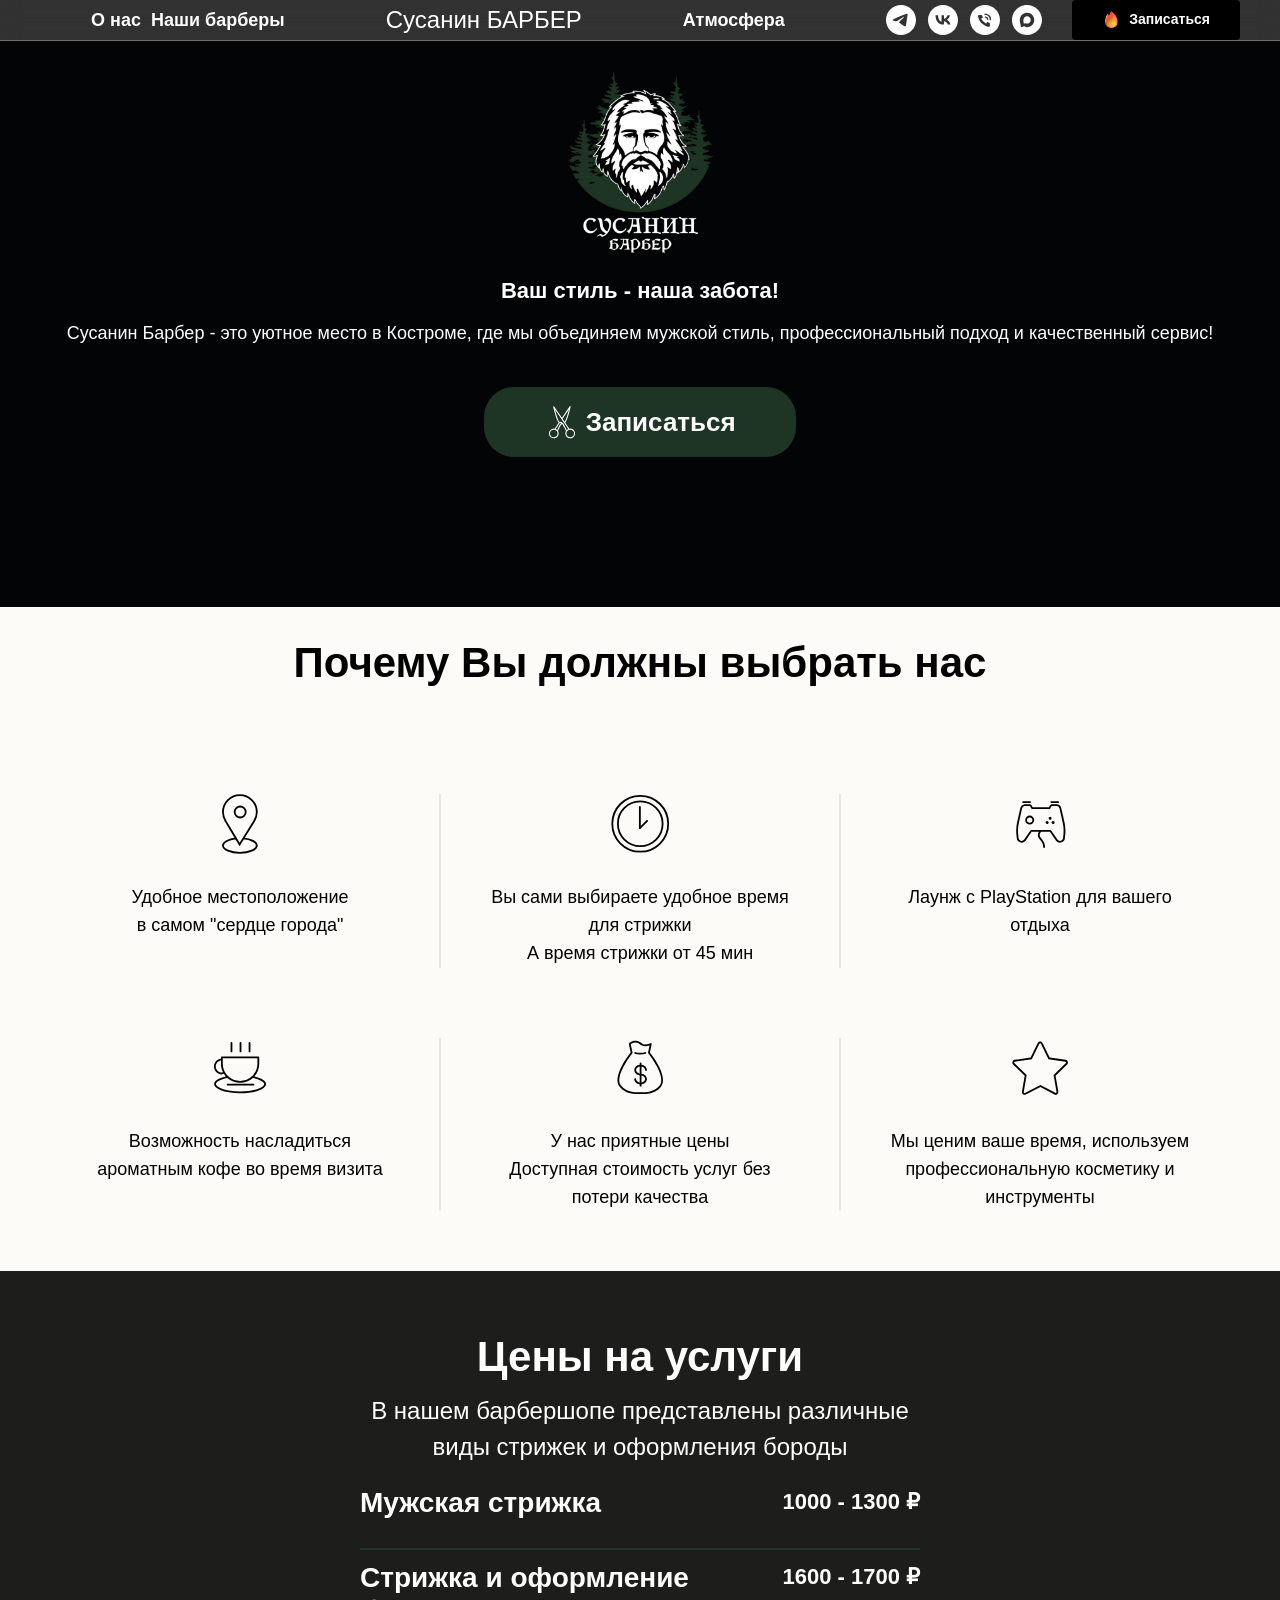
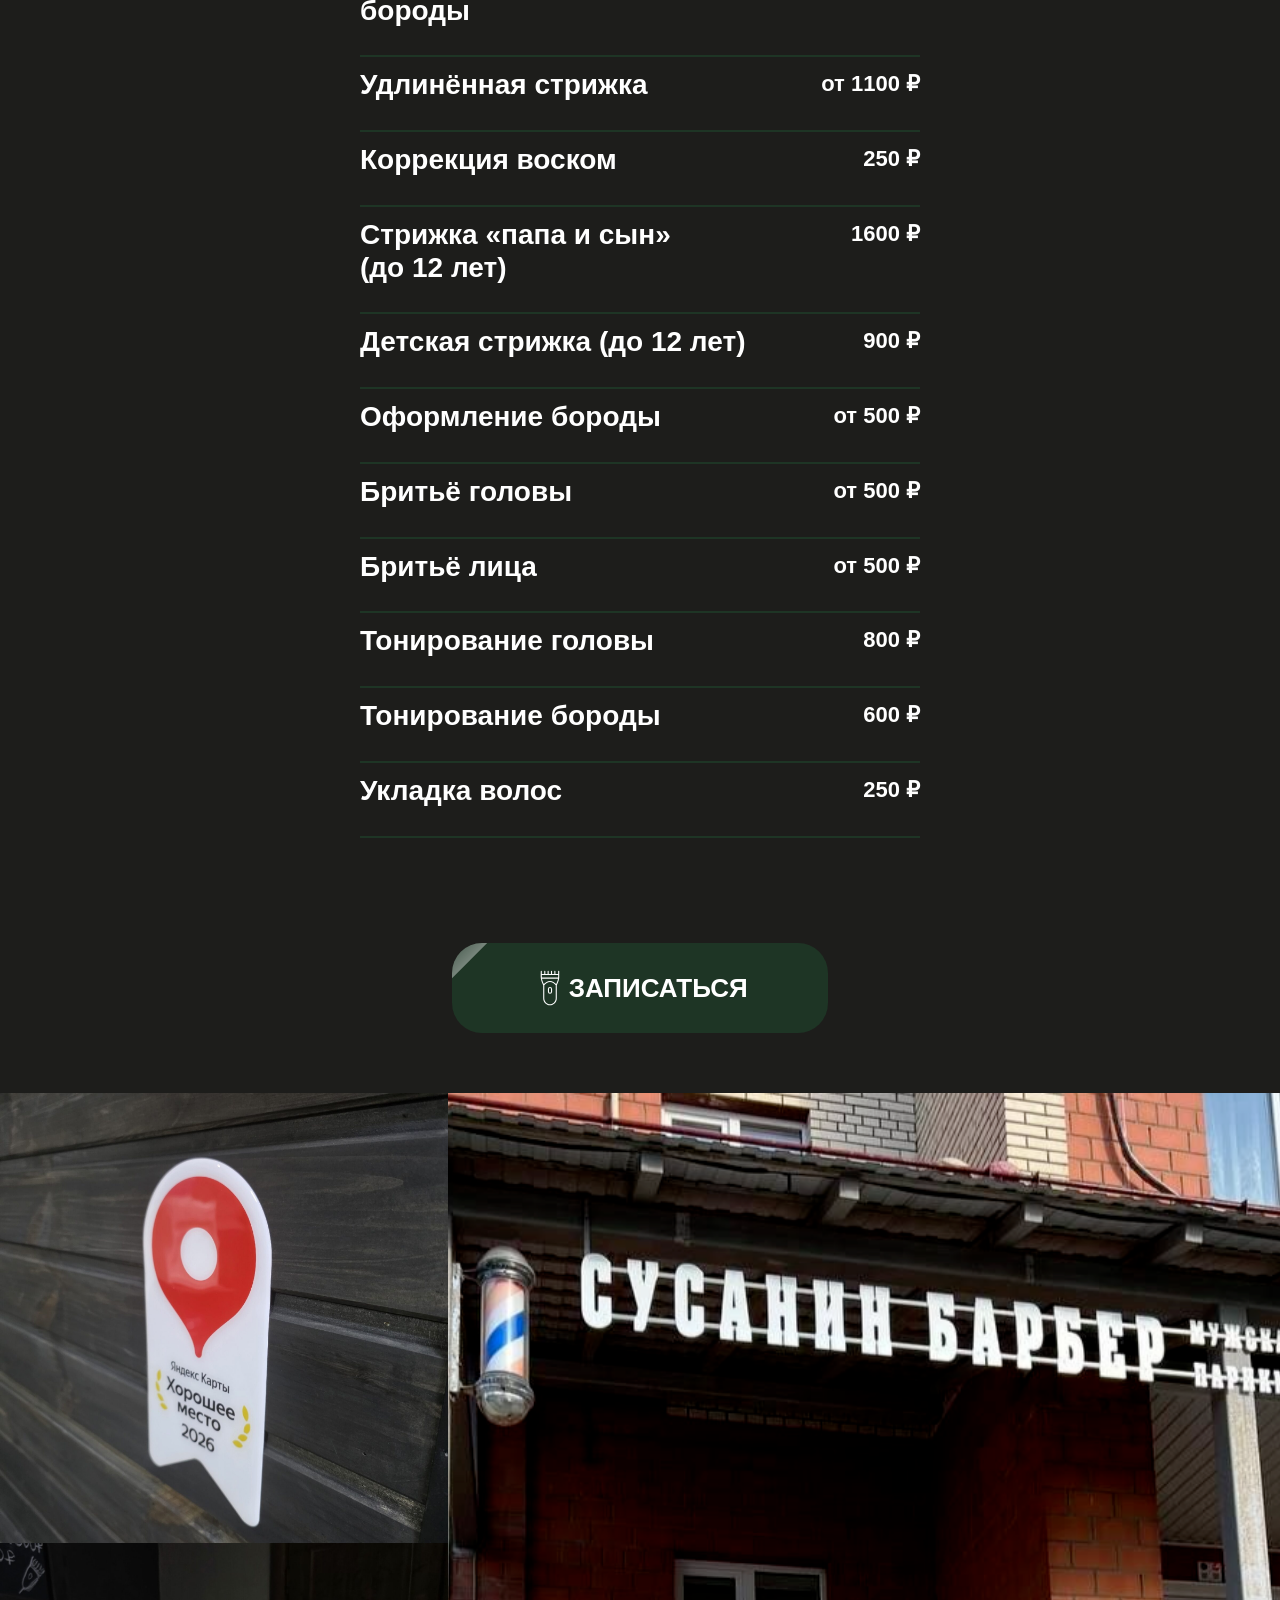
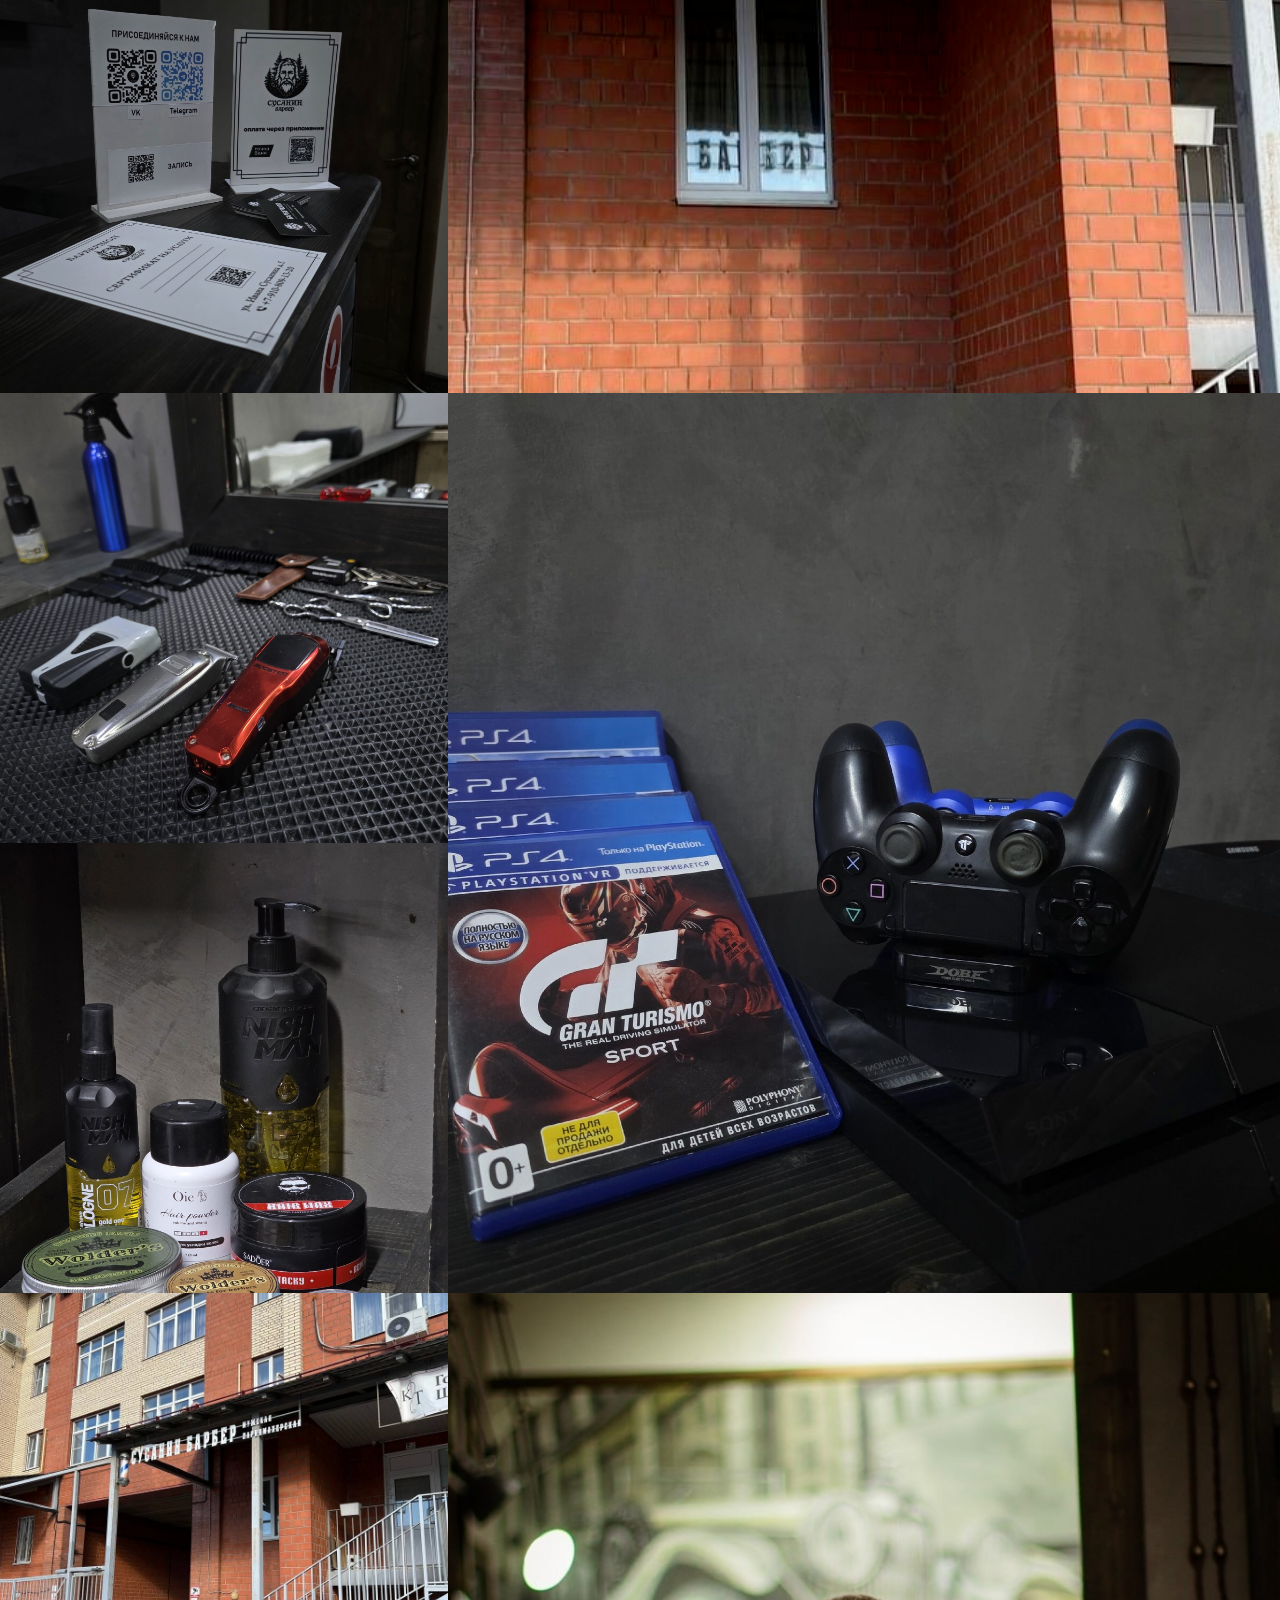
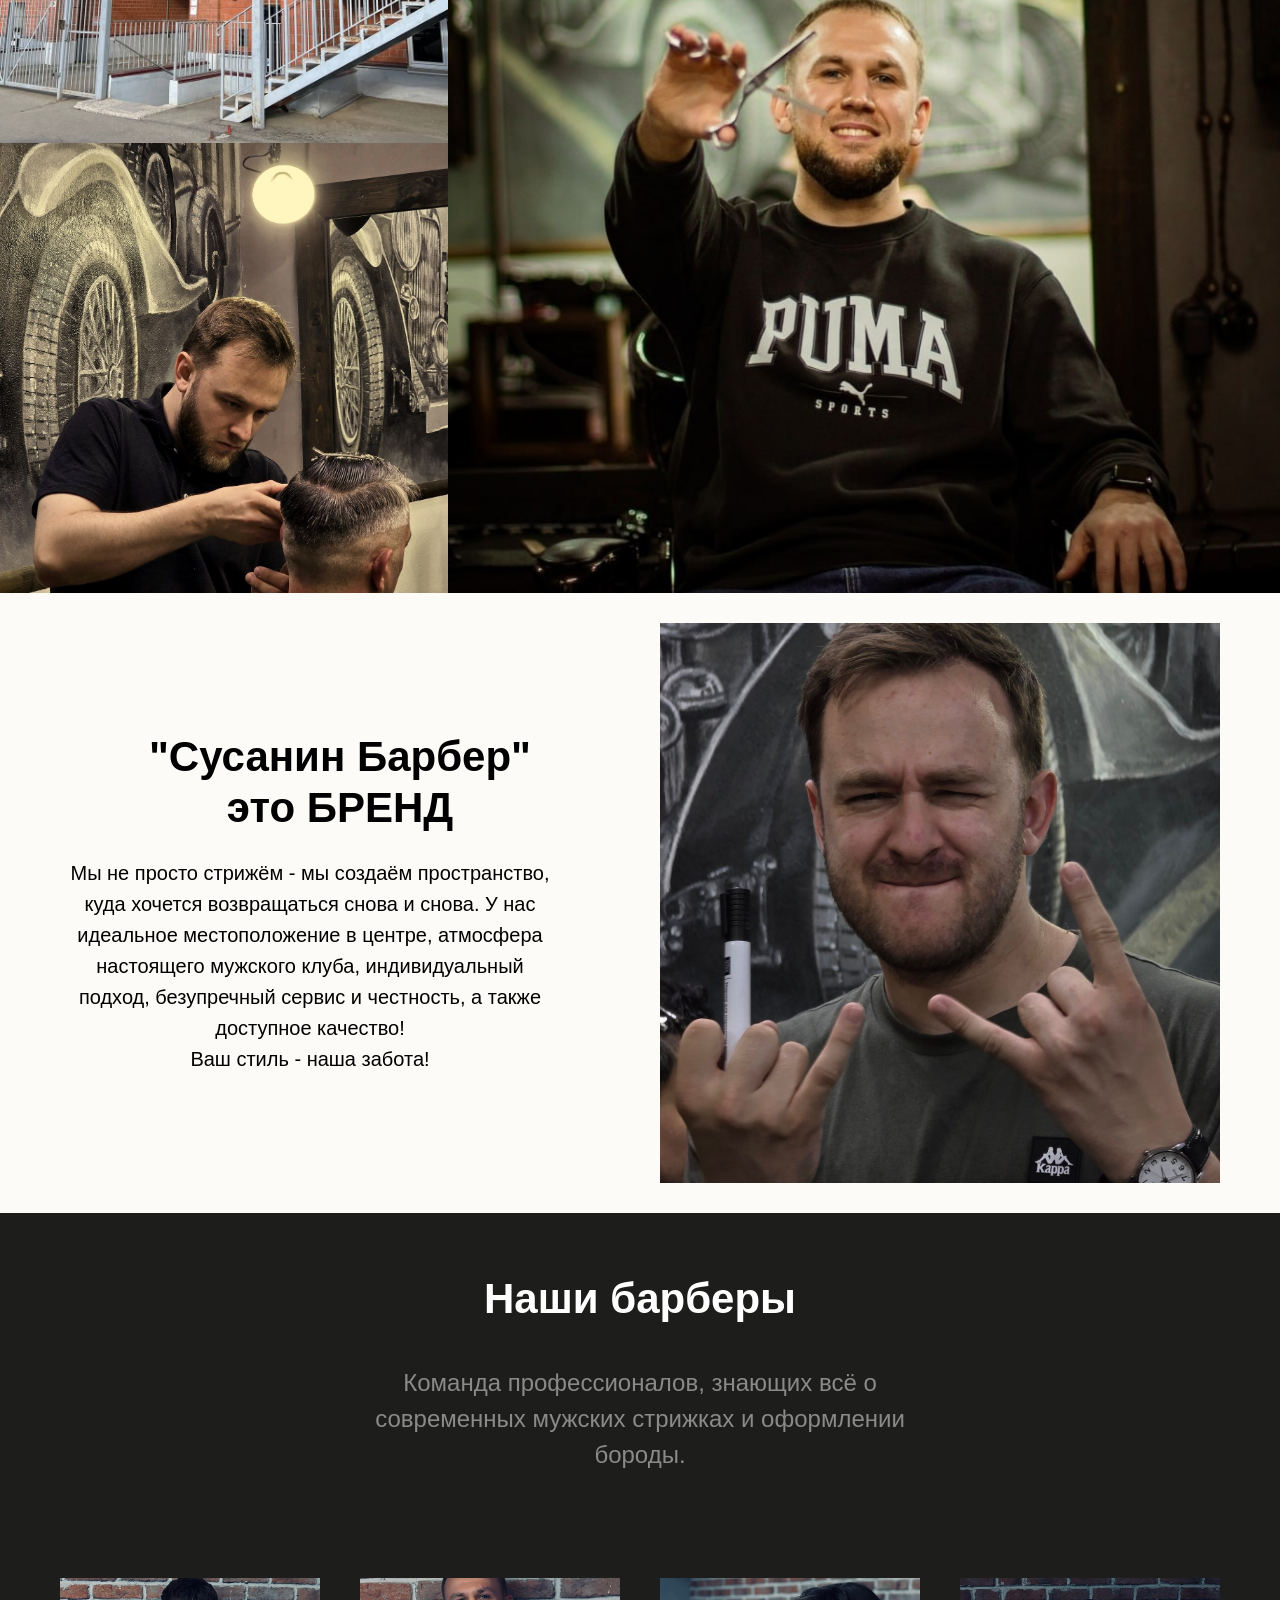
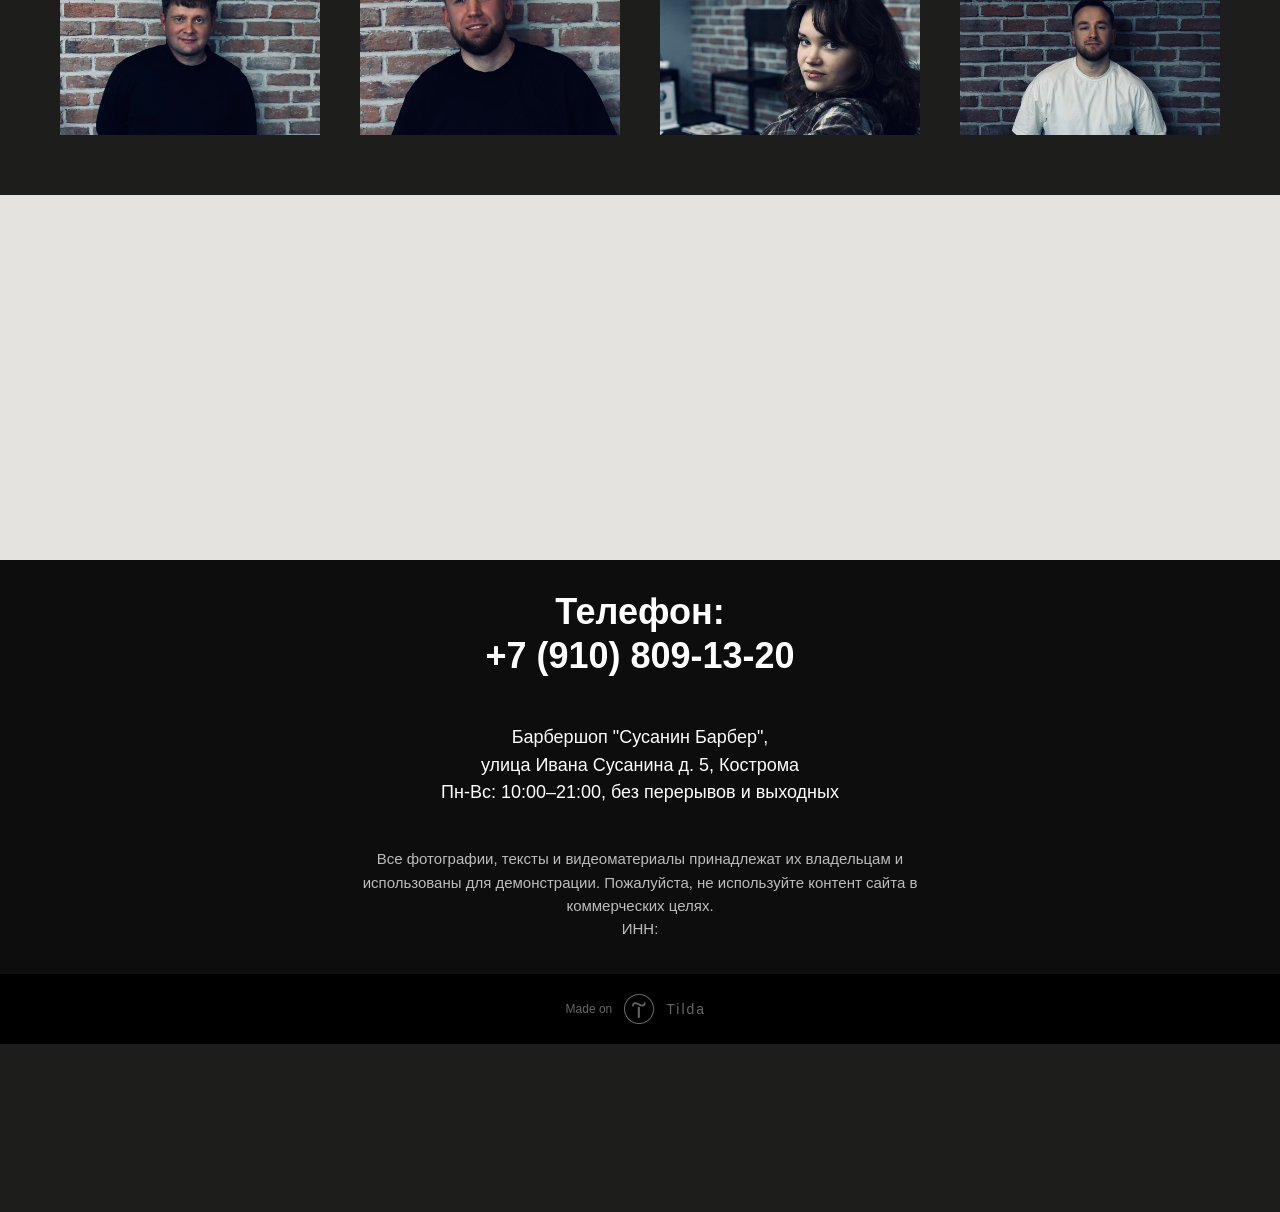
==== commit 73d74884: "Update barber portraits and Alexey hover" ====
--- a/index.html
+++ b/index.html
@@ -112,20 +112,26 @@
 class="js-block-header-title t-section__title t-title t-title_xs t-align_center t-margin_auto" data-editable="true"
 field="btitle"> <span style="color: rgb(255, 255, 255);">Наши барберы</span> </div> <div
 class="js-block-header-descr t-section__descr t-descr t-descr_xl t-align_center t-margin_auto" data-editable="true"
-field="bdescr"> <span style="color: rgb(138, 138, 138);">Команда профессионалов, знающих всё о современных мужских стрижках и оформлении бороды.</span> </div> </div> </div> <style>.t-section__title,.t-section__descr{overflow-wrap:break-word;}.t-section__descr{max-width:560px;}#rec2436689221 .t-section__title{margin-bottom:40px;}#rec2436689221 .t-section__descr{margin-bottom:105px;}#rec2436689221 .t-section__container:not(:has(.t-section__descr)) .t-section__title{margin-bottom:105px;}@media screen and (max-width:960px){#rec2436689221 .t-section__title{margin-bottom:20px;}#rec2436689221 .t-section__descr{margin-bottom:45px;}#rec2436689221 .t-section__container:not(:has(.t-section__descr)) .t-section__title{margin-bottom:45px;}}</style> <ul role="list" class="t532__container t-list__container_inrow4 t-container"> <li class="t532__col t-col t-col_3 t-list__item t-align_left t532__show_hover t532__col-mobstyle"> <div class="t532__table t532__itemwrapper t532__itemwrapper_4"> <div class="t532__cell t-align_left t-valign_bottom"> <div class="t532__bg t532__animation_slow t532__bg_animated t-bgimg" data-original="tild6337-3265-4535-b333-633333363239__75ztlil9xjoiwj8sprfa.jpg"
+field="bdescr"> <span style="color: rgb(138, 138, 138);">Команда профессионалов, знающих всё о современных мужских стрижках и оформлении бороды.</span> </div> </div> </div> <style>.t-section__title,.t-section__descr{overflow-wrap:break-word;}.t-section__descr{max-width:560px;}#rec2436689221 .t-section__title{margin-bottom:40px;}#rec2436689221 .t-section__descr{margin-bottom:105px;}#rec2436689221 .t-section__container:not(:has(.t-section__descr)) .t-section__title{margin-bottom:105px;}@media screen and (max-width:960px){#rec2436689221 .t-section__title{margin-bottom:20px;}#rec2436689221 .t-section__descr{margin-bottom:45px;}#rec2436689221 .t-section__container:not(:has(.t-section__descr)) .t-section__title{margin-bottom:45px;}}</style> <ul role="list" class="t532__container t-list__container_inrow4 t-container"> <li class="t532__col t-col t-col_3 t-list__item t-align_left t532__show_hover t532__col-mobstyle"> <div class="t532__table t532__itemwrapper t532__itemwrapper_4"> <div class="t532__cell t-align_left t-valign_bottom"> <div class="t532__bg t532__animation_slow t532__bg_animated t-bgimg" data-original="barber-ilya.jpg"
 bgimgfield="li_img__1478185125761" data-image-width="360" data-image-height="450"
-style="background-image:url('tild6337-3265-4535-b333-633333363239__-__resizeb__20x__75ztlil9xjoiwj8sprfa.jpg');"
-itemscope itemtype="http://schema.org/ImageObject"> <meta itemprop="image" content="tild6337-3265-4535-b333-633333363239__75ztlil9xjoiwj8sprfa.jpg"> </div> <div class="t532__overlay t532__animation_slow" style="background-image: linear-gradient(to bottom, rgba(0,0,0,0), rgba(0,0,0,1));"></div> <div class="t532__textwrapper t532__animation_slow "> <div class="t532__textwrapper__content"> <div class="t532__title t-name t-name_lg t532__bottommargin_sm" field="li_persname__1478185125761">Илья </div> <div class="t532__text t-descr t-descr_xxs" field="li_persdescr__1478185125761">ТОП - Барбер</div> </div> </div> </div> </div> </li> <li class="t532__col t-col t-col_3 t-list__item t-align_left t532__show_hover t532__col-mobstyle"> <div class="t532__table t532__itemwrapper t532__itemwrapper_4"> <div class="t532__cell t-align_left t-valign_bottom"> <div class="t532__bg t532__animation_slow t532__bg_animated t-bgimg" data-original="tild3534-6133-4335-b930-393561313164__fqcpwu4i6evcc93ao24y.jpg"
+style="background-image:url('barber-ilya.jpg');"
+itemscope itemtype="http://schema.org/ImageObject"> <meta itemprop="image" content="barber-ilya.jpg"> </div> <div class="t532__overlay t532__animation_slow" style="background-image: linear-gradient(to bottom, rgba(0,0,0,0), rgba(0,0,0,1));"></div> <div class="t532__textwrapper t532__animation_slow "> <div class="t532__textwrapper__content"> <div class="t532__title t-name t-name_lg t532__bottommargin_sm" field="li_persname__1478185125761">Илья </div> <div class="t532__text t-descr t-descr_xxs" field="li_persdescr__1478185125761">ТОП - Барбер</div> </div> </div> </div> </div> </li> <li class="t532__col t-col t-col_3 t-list__item t-align_left t532__show_hover t532__col-mobstyle"> <div class="t532__table t532__itemwrapper t532__itemwrapper_4"> <div class="t532__cell t-align_left t-valign_bottom"> <div class="t532__bg t532__animation_slow t532__bg_animated t-bgimg" data-original="barber-ivan.jpg"
 bgimgfield="li_img__1490620475276" data-image-width="360" data-image-height="450"
-style="background-image:url('tild3534-6133-4335-b930-393561313164__-__resizeb__20x__fqcpwu4i6evcc93ao24y.jpg');"
-itemscope itemtype="http://schema.org/ImageObject"> <meta itemprop="image" content="tild3534-6133-4335-b930-393561313164__fqcpwu4i6evcc93ao24y.jpg"> </div> <div class="t532__overlay t532__animation_slow" style="background-image: linear-gradient(to bottom, rgba(0,0,0,0), rgba(0,0,0,1));"></div> <div class="t532__textwrapper t532__animation_slow "> <div class="t532__textwrapper__content"> <div class="t532__title t-name t-name_lg t532__bottommargin_sm" field="li_persname__1490620475276">Иван</div> <div class="t532__text t-descr t-descr_xxs" field="li_persdescr__1490620475276">Барбер</div> </div> </div> </div> </div> </li> <li class="t532__col t-col t-col_3 t-list__item t-align_left t532__show_hover t532__col-mobstyle"> <div class="t532__table t532__itemwrapper t532__itemwrapper_4"> <div class="t532__cell t-align_left t-valign_bottom"> <div class="t532__bg t532__animation_slow t532__bg_animated t-bgimg" data-original="tild6532-3963-4562-b130-633663653362__xt7_2pr9pdyu6eebzk6h.jpg"
+style="background-image:url('barber-ivan.jpg');"
+itemscope itemtype="http://schema.org/ImageObject"> <meta itemprop="image" content="barber-ivan.jpg"> </div> <div class="t532__overlay t532__animation_slow" style="background-image: linear-gradient(to bottom, rgba(0,0,0,0), rgba(0,0,0,1));"></div> <div class="t532__textwrapper t532__animation_slow "> <div class="t532__textwrapper__content"> <div class="t532__title t-name t-name_lg t532__bottommargin_sm" field="li_persname__1490620475276">Иван</div> <div class="t532__text t-descr t-descr_xxs" field="li_persdescr__1490620475276">Барбер</div> </div> </div> </div> </div> </li> <li class="t532__col t-col t-col_3 t-list__item t-align_left t532__show_hover t532__col-mobstyle"> <div class="t532__table t532__itemwrapper t532__itemwrapper_4"> <div class="t532__cell t-align_left t-valign_bottom"> <div class="t532__bg t532__animation_slow t532__bg_animated t-bgimg" data-original="barber-yana.jpg"
 bgimgfield="li_img__1478185134628" data-image-width="360" data-image-height="450"
-style="background-image:url('tild6532-3963-4562-b130-633663653362__-__resizeb__20x__xt7_2pr9pdyu6eebzk6h.jpg');"
-itemscope itemtype="http://schema.org/ImageObject"> <meta itemprop="image" content="tild6532-3963-4562-b130-633663653362__xt7_2pr9pdyu6eebzk6h.jpg"> </div> <div class="t532__overlay t532__animation_slow" style="background-image: linear-gradient(to bottom, rgba(0,0,0,0), rgba(0,0,0,1));"></div> <div class="t532__textwrapper t532__animation_slow "> <div class="t532__textwrapper__content"> <div class="t532__title t-name t-name_lg t532__bottommargin_sm" field="li_persname__1478185134628">Яна</div> <div class="t532__text t-descr t-descr_xxs" field="li_persdescr__1478185134628">Барбер</div> </div> </div> </div> </div> </li>
-<li class="t532__col t-col t-col_3 t-list__item t-align_left t532__col-mobstyle">
-  <div class="t532__table t532__itemwrapper t532__itemwrapper_4" style="background: url('lib__icons__tilda__-__paint__ffffff--1-0-100__scissors_haircut.svg') center 42% / 64px no-repeat, linear-gradient(150deg, #272727, #121212);">
+style="background-image:url('barber-yana.jpg');"
+itemscope itemtype="http://schema.org/ImageObject"> <meta itemprop="image" content="barber-yana.jpg"> </div> <div class="t532__overlay t532__animation_slow" style="background-image: linear-gradient(to bottom, rgba(0,0,0,0), rgba(0,0,0,1));"></div> <div class="t532__textwrapper t532__animation_slow "> <div class="t532__textwrapper__content"> <div class="t532__title t-name t-name_lg t532__bottommargin_sm" field="li_persname__1478185134628">Яна</div> <div class="t532__text t-descr t-descr_xxs" field="li_persdescr__1478185134628">Барбер</div> </div> </div> </div> </div> </li>
+<li class="t532__col t-col t-col_3 t-list__item t-align_left t532__show_hover t532__col-mobstyle">
+  <div class="t532__table t532__itemwrapper t532__itemwrapper_4">
     <div class="t532__cell t-align_left t-valign_bottom">
-      <div class="t532__textwrapper">
+      <div class="t532__bg t532__animation_slow t532__bg_animated t-bgimg" data-original="barber-alexey.jpg"
+        bgimgfield="li_img__1490620475299" data-image-width="360" data-image-height="450"
+        style="background-image:url('barber-alexey.jpg');" itemscope itemtype="http://schema.org/ImageObject">
+        <meta itemprop="image" content="barber-alexey.jpg">
+      </div>
+      <div class="t532__overlay t532__animation_slow" style="background-image: linear-gradient(to bottom, rgba(0,0,0,0), rgba(0,0,0,1));"></div>
+      <div class="t532__textwrapper t532__animation_slow">
         <div class="t532__textwrapper__content">
           <div class="t532__title t-name t-name_lg t532__bottommargin_sm" field="li_persname__1490620475299">Алексей</div>
           <div class="t532__text t-descr t-descr_xxs" field="li_persdescr__1490620475299">Барбер</div>
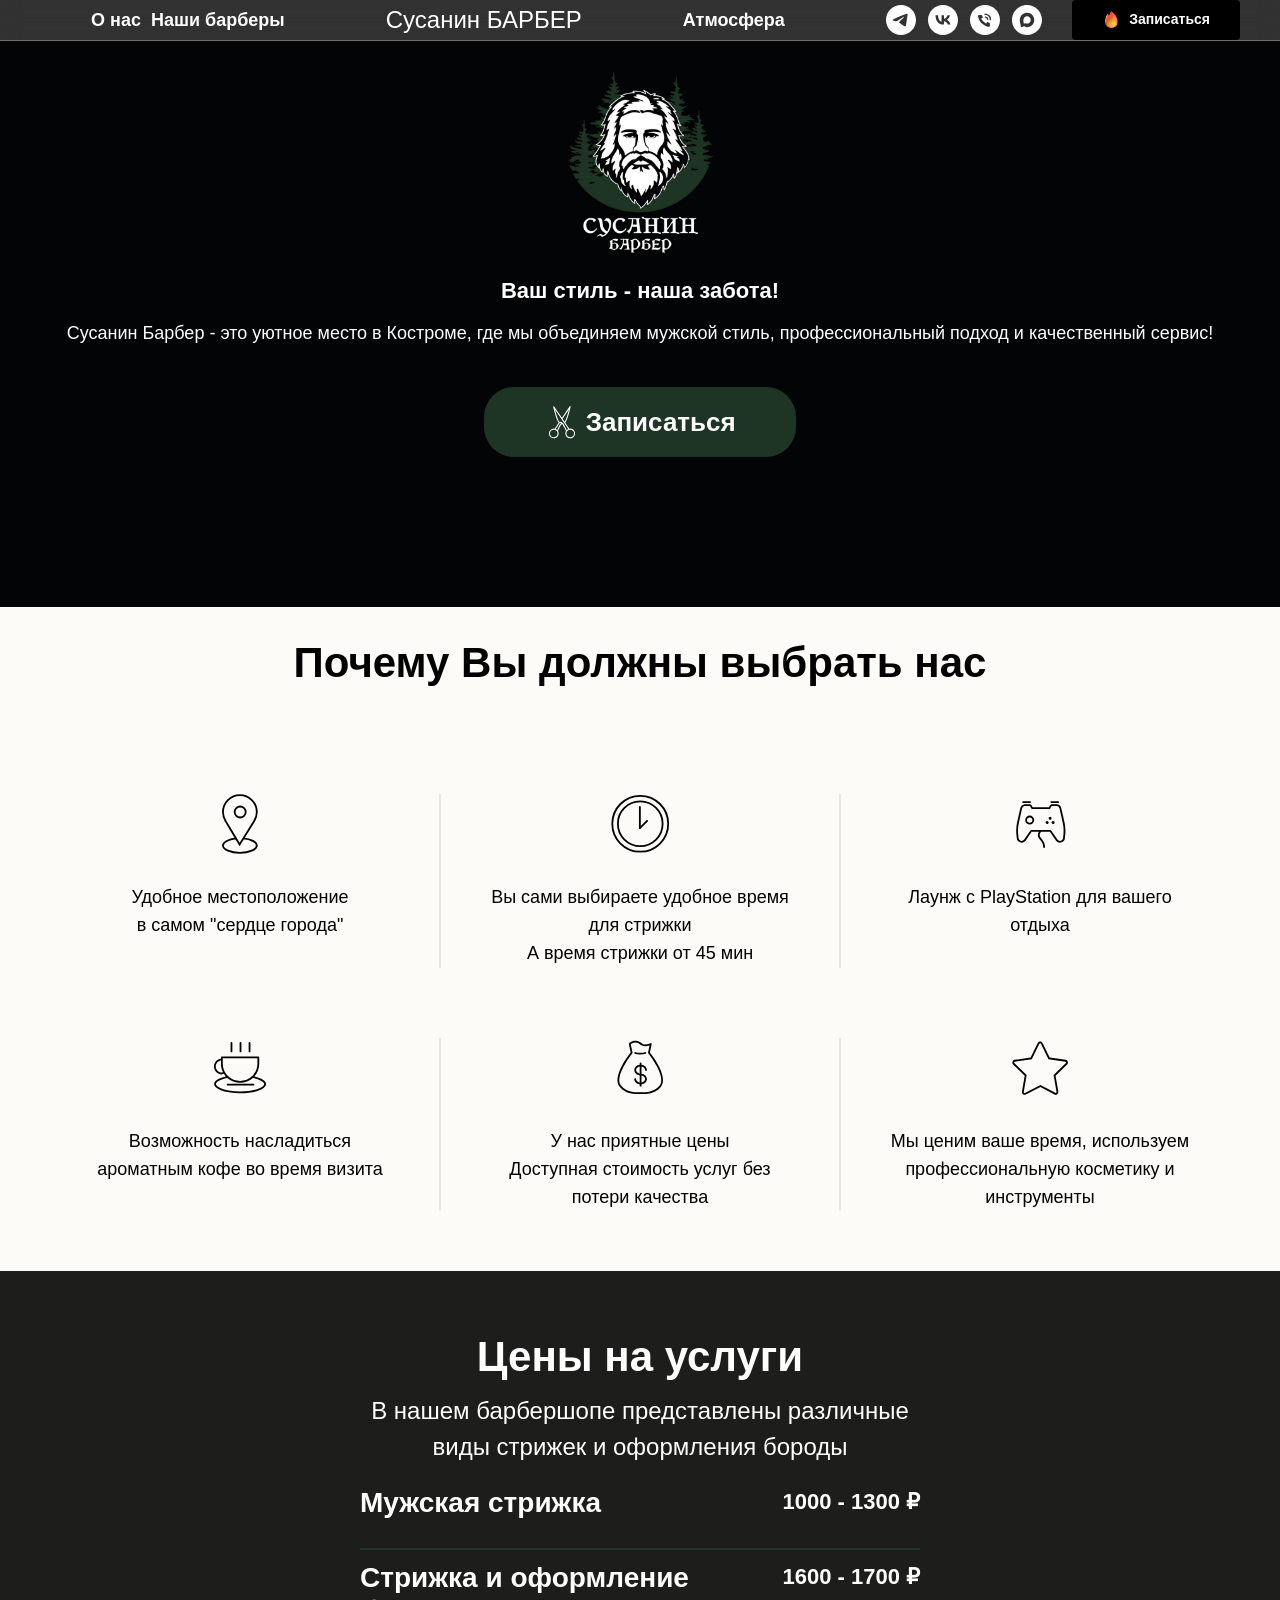
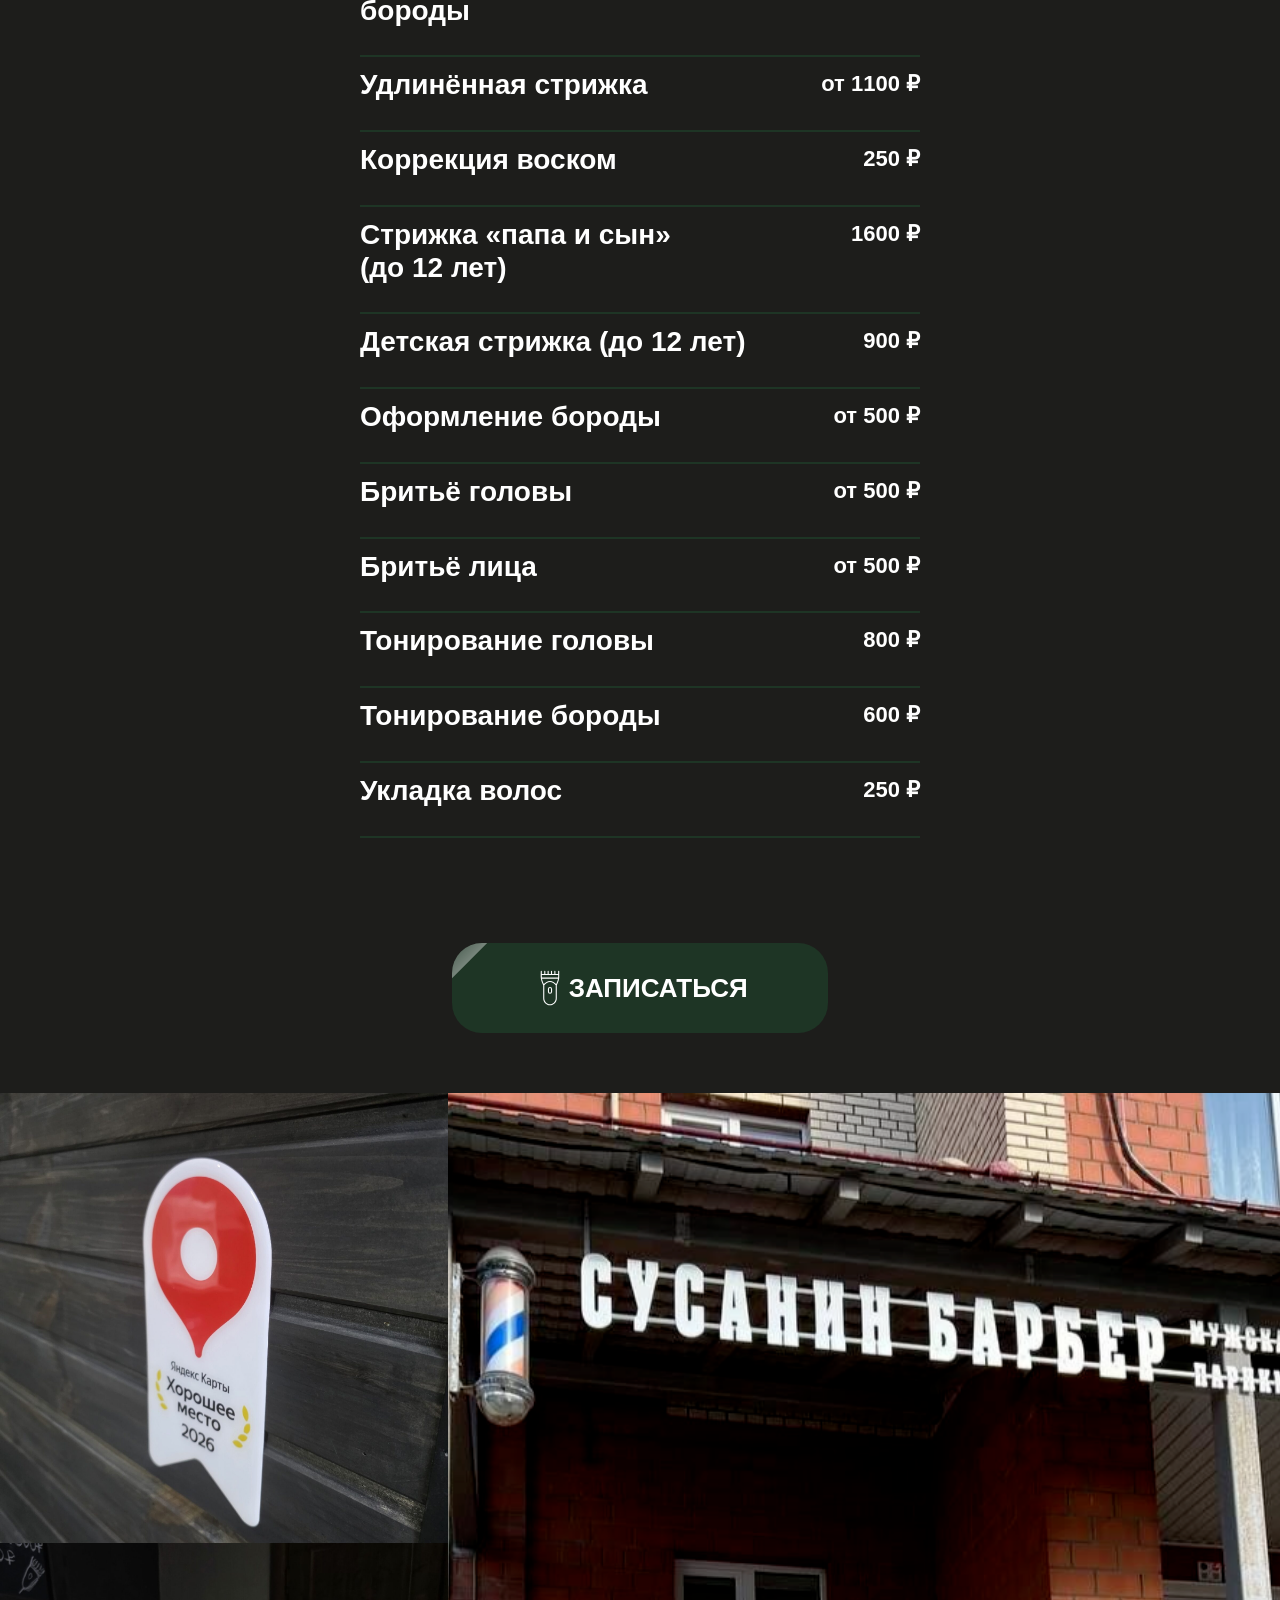
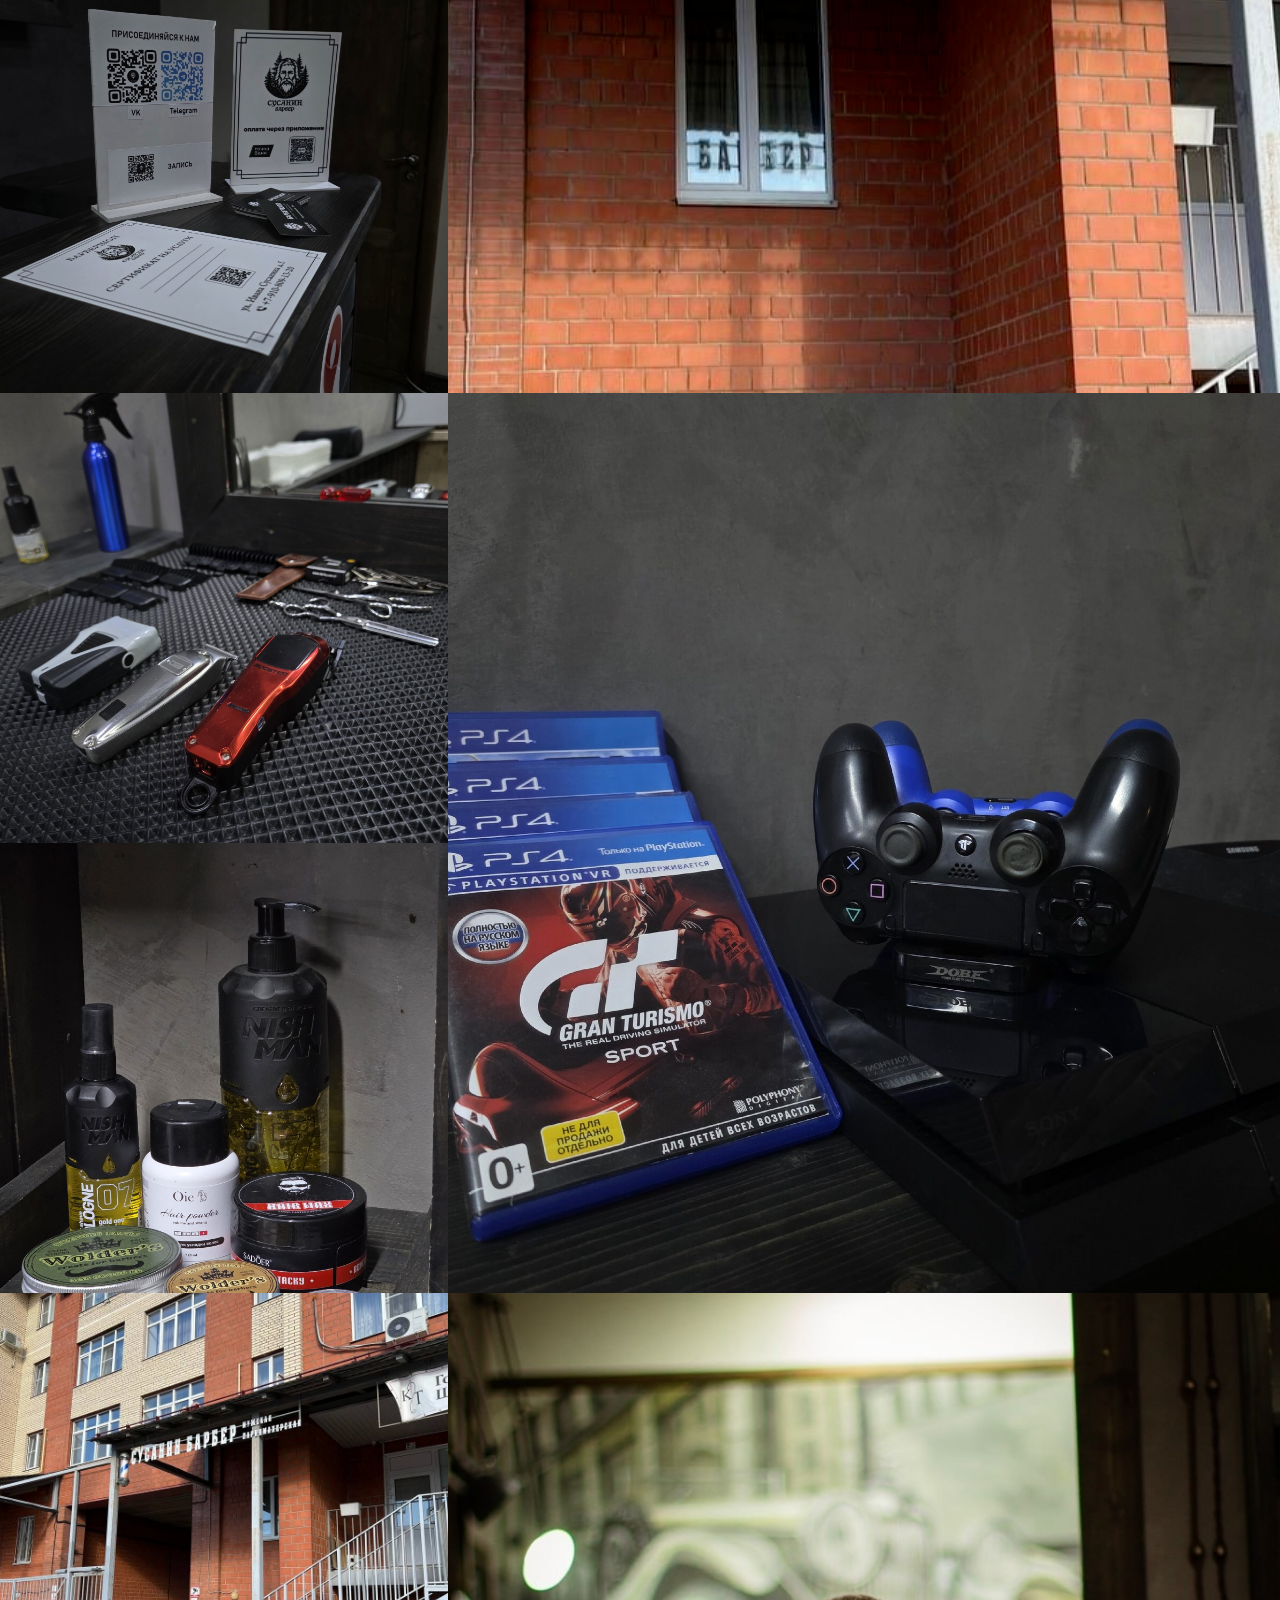
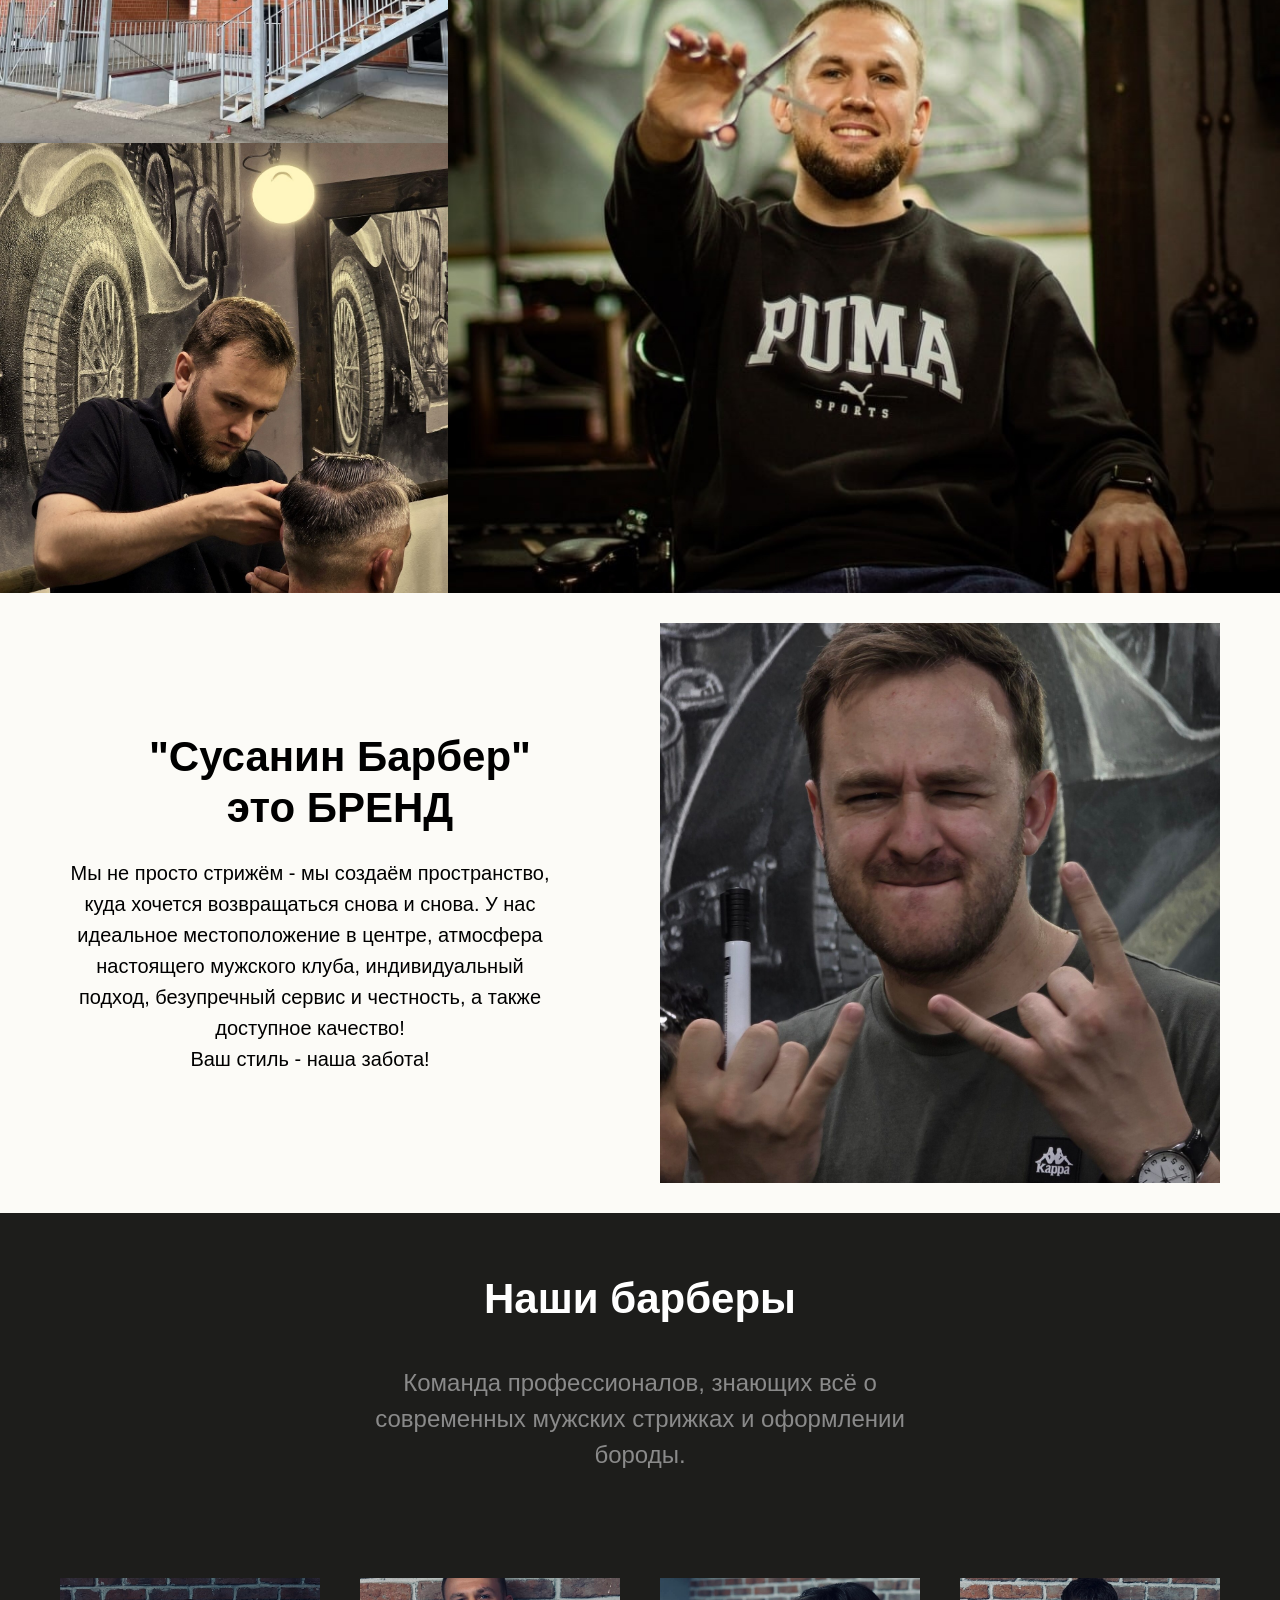
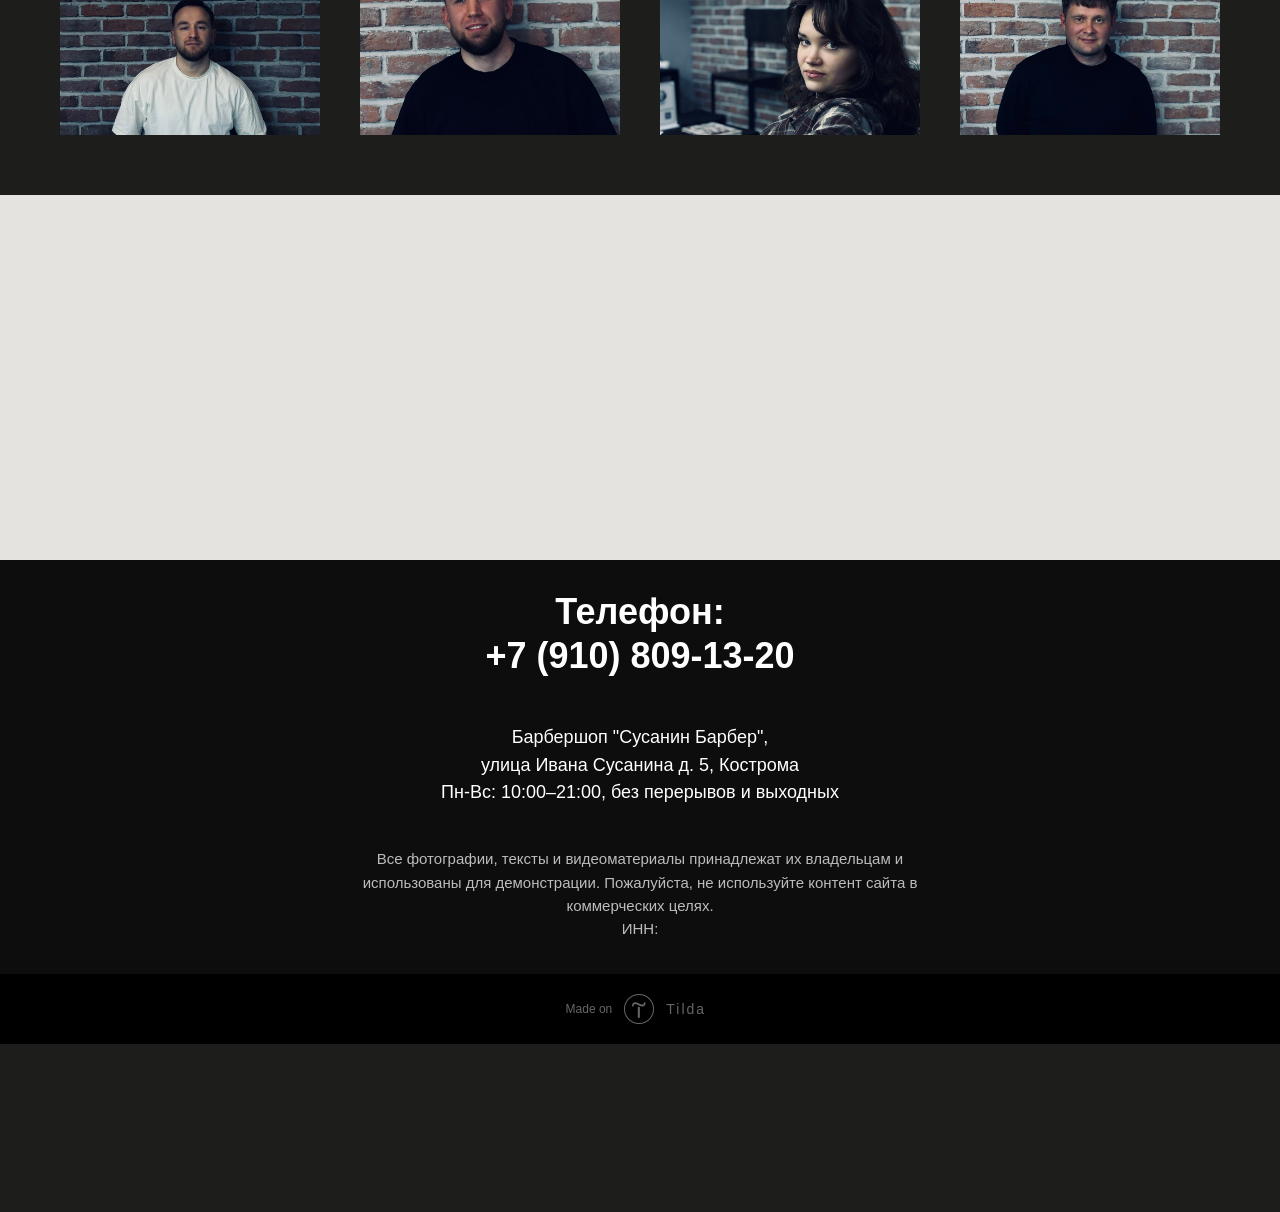
==== commit e57f26b1: "Correct Ilya and Alexey portrait assignments" ====
--- a/index.html
+++ b/index.html
@@ -112,10 +112,10 @@
 class="js-block-header-title t-section__title t-title t-title_xs t-align_center t-margin_auto" data-editable="true"
 field="btitle"> <span style="color: rgb(255, 255, 255);">Наши барберы</span> </div> <div
 class="js-block-header-descr t-section__descr t-descr t-descr_xl t-align_center t-margin_auto" data-editable="true"
-field="bdescr"> <span style="color: rgb(138, 138, 138);">Команда профессионалов, знающих всё о современных мужских стрижках и оформлении бороды.</span> </div> </div> </div> <style>.t-section__title,.t-section__descr{overflow-wrap:break-word;}.t-section__descr{max-width:560px;}#rec2436689221 .t-section__title{margin-bottom:40px;}#rec2436689221 .t-section__descr{margin-bottom:105px;}#rec2436689221 .t-section__container:not(:has(.t-section__descr)) .t-section__title{margin-bottom:105px;}@media screen and (max-width:960px){#rec2436689221 .t-section__title{margin-bottom:20px;}#rec2436689221 .t-section__descr{margin-bottom:45px;}#rec2436689221 .t-section__container:not(:has(.t-section__descr)) .t-section__title{margin-bottom:45px;}}</style> <ul role="list" class="t532__container t-list__container_inrow4 t-container"> <li class="t532__col t-col t-col_3 t-list__item t-align_left t532__show_hover t532__col-mobstyle"> <div class="t532__table t532__itemwrapper t532__itemwrapper_4"> <div class="t532__cell t-align_left t-valign_bottom"> <div class="t532__bg t532__animation_slow t532__bg_animated t-bgimg" data-original="barber-ilya.jpg"
+field="bdescr"> <span style="color: rgb(138, 138, 138);">Команда профессионалов, знающих всё о современных мужских стрижках и оформлении бороды.</span> </div> </div> </div> <style>.t-section__title,.t-section__descr{overflow-wrap:break-word;}.t-section__descr{max-width:560px;}#rec2436689221 .t-section__title{margin-bottom:40px;}#rec2436689221 .t-section__descr{margin-bottom:105px;}#rec2436689221 .t-section__container:not(:has(.t-section__descr)) .t-section__title{margin-bottom:105px;}@media screen and (max-width:960px){#rec2436689221 .t-section__title{margin-bottom:20px;}#rec2436689221 .t-section__descr{margin-bottom:45px;}#rec2436689221 .t-section__container:not(:has(.t-section__descr)) .t-section__title{margin-bottom:45px;}}</style> <ul role="list" class="t532__container t-list__container_inrow4 t-container"> <li class="t532__col t-col t-col_3 t-list__item t-align_left t532__show_hover t532__col-mobstyle"> <div class="t532__table t532__itemwrapper t532__itemwrapper_4"> <div class="t532__cell t-align_left t-valign_bottom"> <div class="t532__bg t532__animation_slow t532__bg_animated t-bgimg" data-original="barber-ilya.jpg?v=2"
 bgimgfield="li_img__1478185125761" data-image-width="360" data-image-height="450"
-style="background-image:url('barber-ilya.jpg');"
-itemscope itemtype="http://schema.org/ImageObject"> <meta itemprop="image" content="barber-ilya.jpg"> </div> <div class="t532__overlay t532__animation_slow" style="background-image: linear-gradient(to bottom, rgba(0,0,0,0), rgba(0,0,0,1));"></div> <div class="t532__textwrapper t532__animation_slow "> <div class="t532__textwrapper__content"> <div class="t532__title t-name t-name_lg t532__bottommargin_sm" field="li_persname__1478185125761">Илья </div> <div class="t532__text t-descr t-descr_xxs" field="li_persdescr__1478185125761">ТОП - Барбер</div> </div> </div> </div> </div> </li> <li class="t532__col t-col t-col_3 t-list__item t-align_left t532__show_hover t532__col-mobstyle"> <div class="t532__table t532__itemwrapper t532__itemwrapper_4"> <div class="t532__cell t-align_left t-valign_bottom"> <div class="t532__bg t532__animation_slow t532__bg_animated t-bgimg" data-original="barber-ivan.jpg"
+style="background-image:url('barber-ilya.jpg?v=2');"
+itemscope itemtype="http://schema.org/ImageObject"> <meta itemprop="image" content="barber-ilya.jpg?v=2"> </div> <div class="t532__overlay t532__animation_slow" style="background-image: linear-gradient(to bottom, rgba(0,0,0,0), rgba(0,0,0,1));"></div> <div class="t532__textwrapper t532__animation_slow "> <div class="t532__textwrapper__content"> <div class="t532__title t-name t-name_lg t532__bottommargin_sm" field="li_persname__1478185125761">Илья </div> <div class="t532__text t-descr t-descr_xxs" field="li_persdescr__1478185125761">ТОП - Барбер</div> </div> </div> </div> </div> </li> <li class="t532__col t-col t-col_3 t-list__item t-align_left t532__show_hover t532__col-mobstyle"> <div class="t532__table t532__itemwrapper t532__itemwrapper_4"> <div class="t532__cell t-align_left t-valign_bottom"> <div class="t532__bg t532__animation_slow t532__bg_animated t-bgimg" data-original="barber-ivan.jpg"
 bgimgfield="li_img__1490620475276" data-image-width="360" data-image-height="450"
 style="background-image:url('barber-ivan.jpg');"
 itemscope itemtype="http://schema.org/ImageObject"> <meta itemprop="image" content="barber-ivan.jpg"> </div> <div class="t532__overlay t532__animation_slow" style="background-image: linear-gradient(to bottom, rgba(0,0,0,0), rgba(0,0,0,1));"></div> <div class="t532__textwrapper t532__animation_slow "> <div class="t532__textwrapper__content"> <div class="t532__title t-name t-name_lg t532__bottommargin_sm" field="li_persname__1490620475276">Иван</div> <div class="t532__text t-descr t-descr_xxs" field="li_persdescr__1490620475276">Барбер</div> </div> </div> </div> </div> </li> <li class="t532__col t-col t-col_3 t-list__item t-align_left t532__show_hover t532__col-mobstyle"> <div class="t532__table t532__itemwrapper t532__itemwrapper_4"> <div class="t532__cell t-align_left t-valign_bottom"> <div class="t532__bg t532__animation_slow t532__bg_animated t-bgimg" data-original="barber-yana.jpg"
@@ -125,10 +125,10 @@
 <li class="t532__col t-col t-col_3 t-list__item t-align_left t532__show_hover t532__col-mobstyle">
   <div class="t532__table t532__itemwrapper t532__itemwrapper_4">
     <div class="t532__cell t-align_left t-valign_bottom">
-      <div class="t532__bg t532__animation_slow t532__bg_animated t-bgimg" data-original="barber-alexey.jpg"
+      <div class="t532__bg t532__animation_slow t532__bg_animated t-bgimg" data-original="barber-alexey.jpg?v=2"
         bgimgfield="li_img__1490620475299" data-image-width="360" data-image-height="450"
-        style="background-image:url('barber-alexey.jpg');" itemscope itemtype="http://schema.org/ImageObject">
-        <meta itemprop="image" content="barber-alexey.jpg">
+        style="background-image:url('barber-alexey.jpg?v=2');" itemscope itemtype="http://schema.org/ImageObject">
+        <meta itemprop="image" content="barber-alexey.jpg?v=2">
       </div>
       <div class="t532__overlay t532__animation_slow" style="background-image: linear-gradient(to bottom, rgba(0,0,0,0), rgba(0,0,0,1));"></div>
       <div class="t532__textwrapper t532__animation_slow">
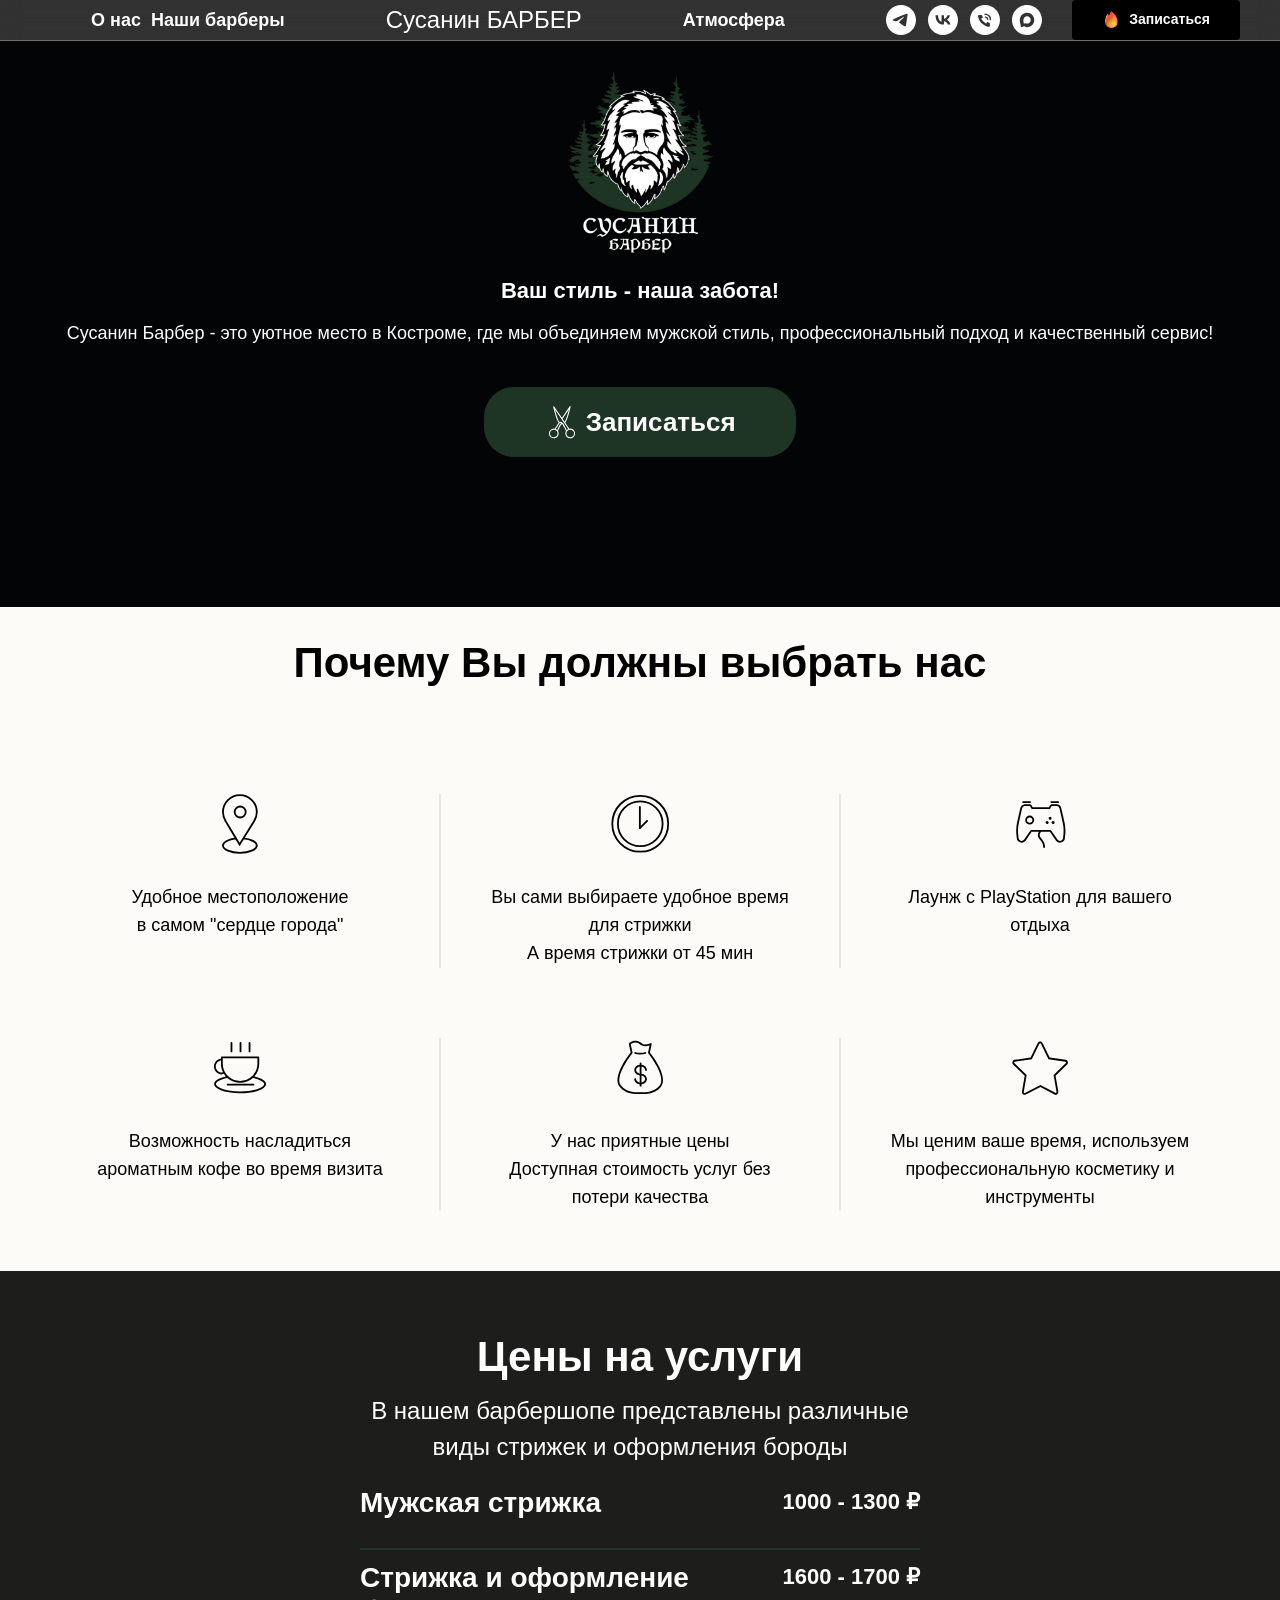
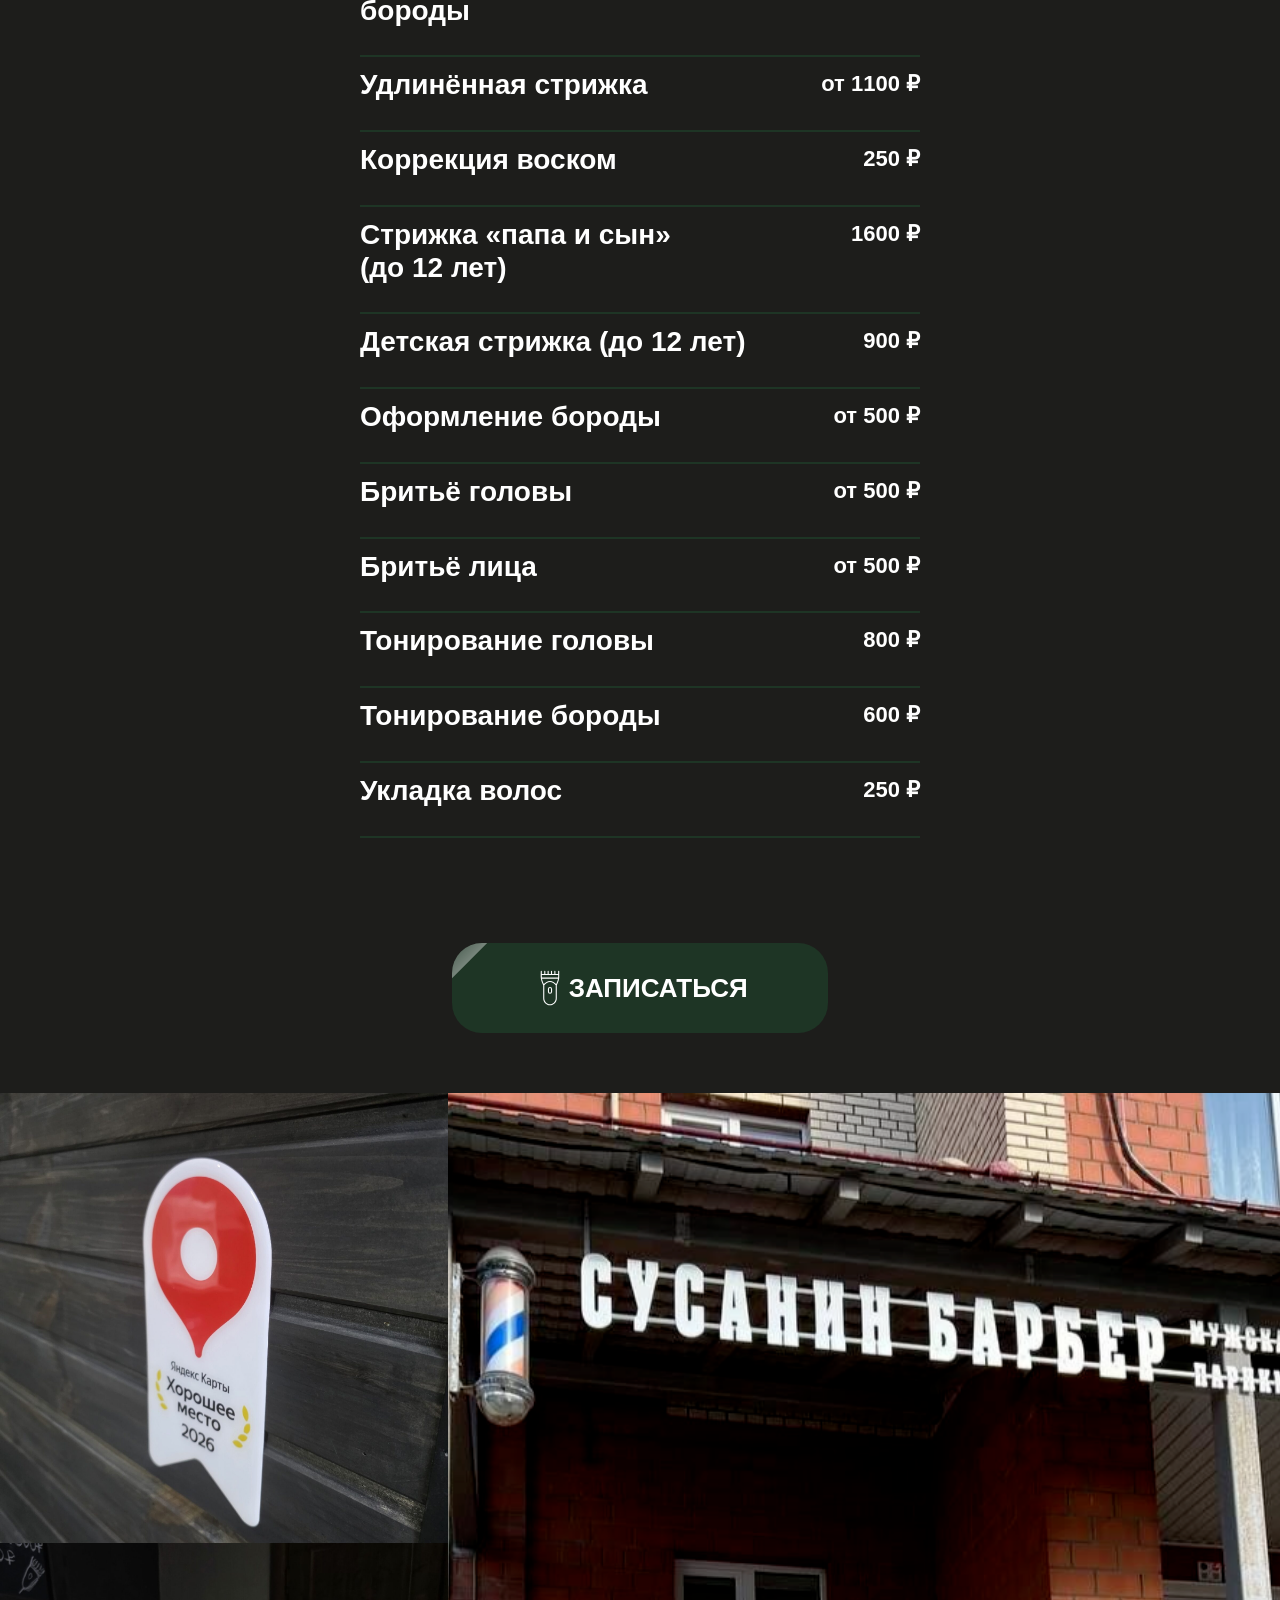
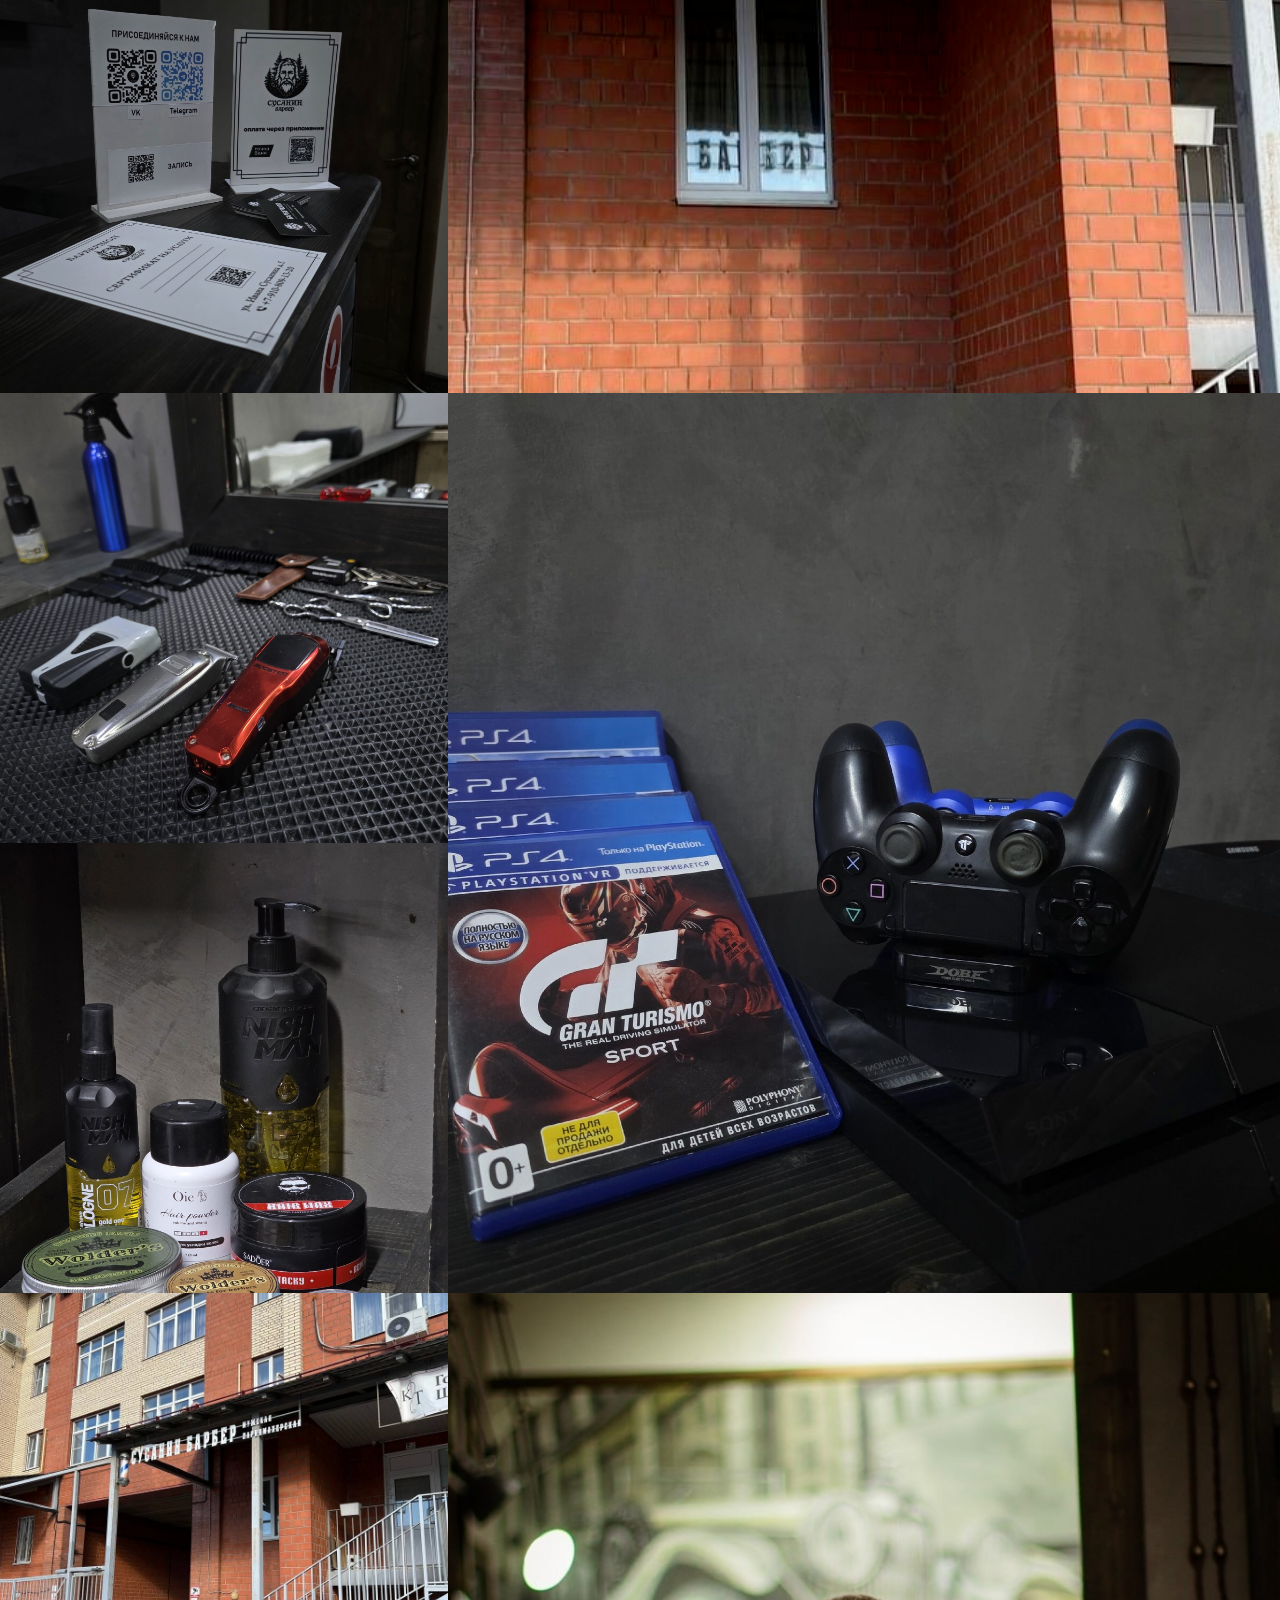
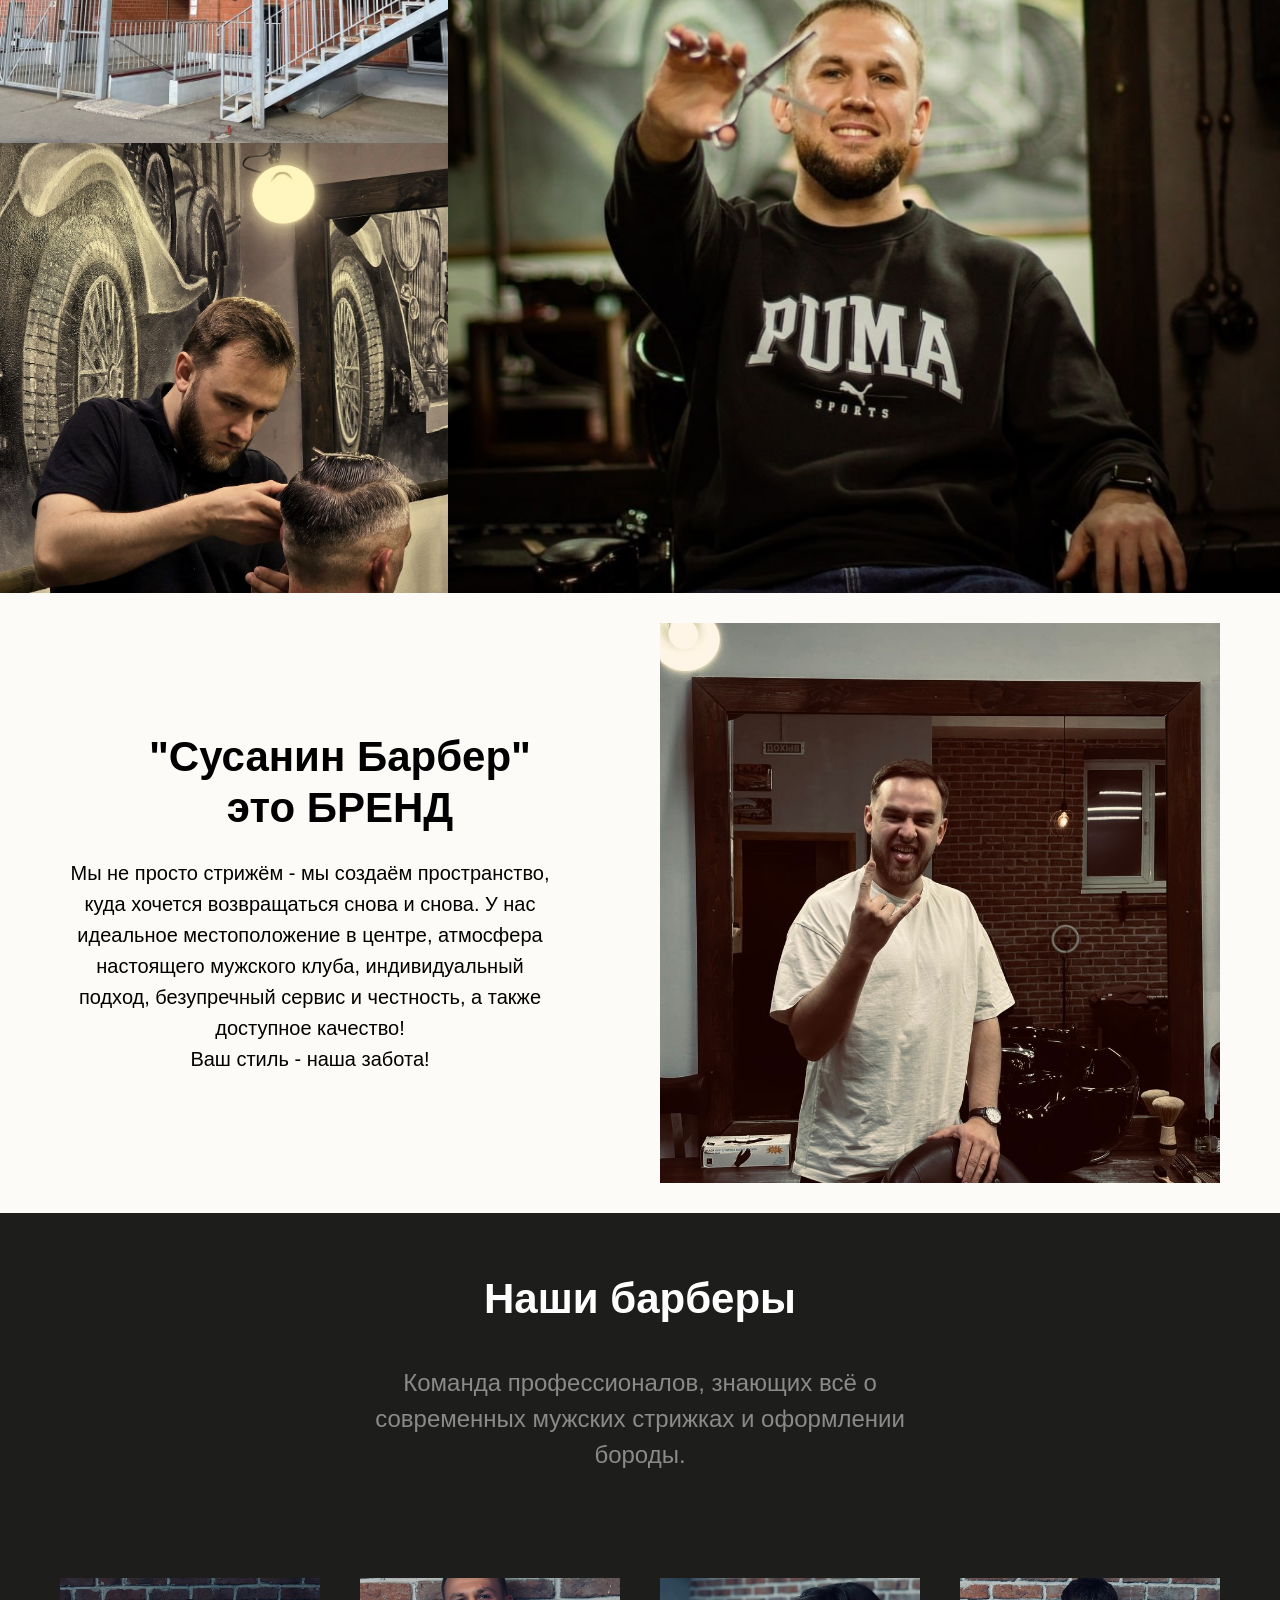
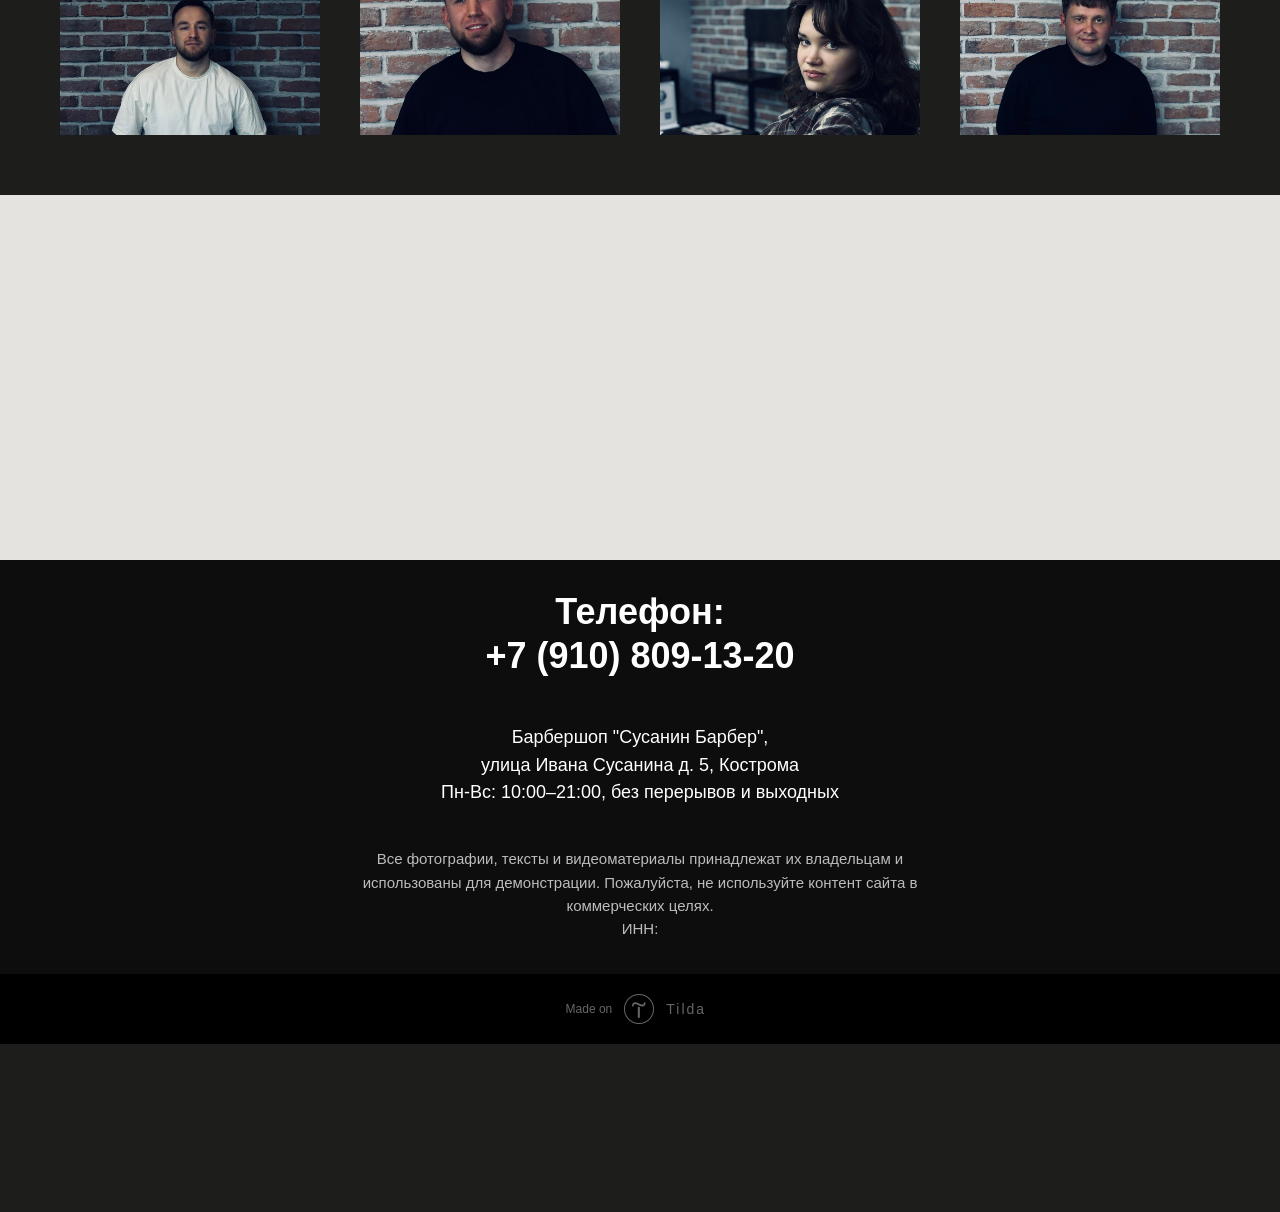
==== commit 9ff90ade: "Replace photo in the brand section" ====
--- a/index.html
+++ b/index.html
@@ -106,9 +106,9 @@
 bgimgfield="gi_img__1" data-zoomable="yes" data-zoom-target="1" data-img-zoom-url="tild3232-3463-4061-b930-396462336432__photo_2026-06-17_14-.jpg"
 style="background-image: url('tild3232-3463-4061-b930-396462336432__-__resizeb__20x__photo_2026-06-17_14-.jpg')"> </div> <div class="t1083__bgimg t-bgimg" data-original="tild6239-6430-4430-a335-616434316235__photo_2026-06-17_14-.jpg"
 bgimgfield="gi_img__2" data-zoomable="yes" data-zoom-target="2" data-img-zoom-url="tild6239-6430-4430-a335-616434316235__photo_2026-06-17_14-.jpg"
-style="background-image: url('tild6239-6430-4430-a335-616434316235__-__resizeb__20x__photo_2026-06-17_14-.jpg')"> </div> </div> </div> </div> </div> </div> <div id="rec2436689211" class="r t-rec t-rec_pt_30 t-rec_pb_30" style="padding-top:30px;padding-bottom:30px;background-color:#fcfbf7; " data-record-type="478" data-bg-color="#fcfbf7"> <!-- T478 --> <div style="width: 0; height: 0; overflow: hidden;"> <div class="t478__sizer t-col t-col_6" data-auto-correct-mobile-width="false" style="height:560px;"></div> </div> <div class="t478"> <div class="t-container t-container_flex t478__container_middle"> <div class="t478__top t-col t-col_6 " itemscope itemtype="http://schema.org/ImageObject"> <meta itemprop="image" content="tild3039-6662-4563-b438-306663333765__wzfmgjygfsjzkxaqqtrn.jpg"> <div class="t478__textwrapper t-align_left"> <div class="t478__content"> <div class="t478__box"> <div class="t478__title t-title t-title_xs " field="title"><p style="text-align: center;">"Сусанин Барбер" </p><p style="text-align: center;">это БРЕНД</p></div> <div class="t478__descr t-descr t-descr_md " field="descr"><p style="text-align: center;">Мы не просто стрижём - мы создаём пространство, куда хочется возвращаться снова и снова. У нас идеальное местоположение в центре, атмосфера настоящего мужского клуба, индивидуальный подход, безупречный сервис и честность, а также доступное качество! </p><p style="text-align: center;">Ваш стиль - наша забота!</p></div> </div> </div> </div> </div> <div class="t-col t-col_6 " itemscope itemtype="http://schema.org/ImageObject"> <meta itemprop="image" content="tild3039-6662-4563-b438-306663333765__wzfmgjygfsjzkxaqqtrn.jpg"> <div class="t478__blockimg t-bgimg" data-original="tild3039-6662-4563-b438-306663333765__wzfmgjygfsjzkxaqqtrn.jpg"
+style="background-image: url('tild6239-6430-4430-a335-616434316235__-__resizeb__20x__photo_2026-06-17_14-.jpg')"> </div> </div> </div> </div> </div> </div> <div id="rec2436689211" class="r t-rec t-rec_pt_30 t-rec_pb_30" style="padding-top:30px;padding-bottom:30px;background-color:#fcfbf7; " data-record-type="478" data-bg-color="#fcfbf7"> <!-- T478 --> <div style="width: 0; height: 0; overflow: hidden;"> <div class="t478__sizer t-col t-col_6" data-auto-correct-mobile-width="false" style="height:560px;"></div> </div> <div class="t478"> <div class="t-container t-container_flex t478__container_middle"> <div class="t478__top t-col t-col_6 " itemscope itemtype="http://schema.org/ImageObject"> <meta itemprop="image" content="susanin-brand-photo.jpg"> <div class="t478__textwrapper t-align_left"> <div class="t478__content"> <div class="t478__box"> <div class="t478__title t-title t-title_xs " field="title"><p style="text-align: center;">"Сусанин Барбер" </p><p style="text-align: center;">это БРЕНД</p></div> <div class="t478__descr t-descr t-descr_md " field="descr"><p style="text-align: center;">Мы не просто стрижём - мы создаём пространство, куда хочется возвращаться снова и снова. У нас идеальное местоположение в центре, атмосфера настоящего мужского клуба, индивидуальный подход, безупречный сервис и честность, а также доступное качество! </p><p style="text-align: center;">Ваш стиль - наша забота!</p></div> </div> </div> </div> </div> <div class="t-col t-col_6 " itemscope itemtype="http://schema.org/ImageObject"> <meta itemprop="image" content="susanin-brand-photo.jpg"> <div class="t478__blockimg t-bgimg" data-original="susanin-brand-photo.jpg"
 bgimgfield="img"
-style="background-image:url('tild3039-6662-4563-b438-306663333765__-__resizeb__20x__wzfmgjygfsjzkxaqqtrn.jpg'); height:560px;"></div> </div> </div> </div> <style>#rec2436689211 .t478__descr{max-width:500px;}</style> </div> <div id="rec2436689221" class="r t-rec t-rec_pt_60 t-rec_pb_60" style="padding-top:60px;padding-bottom:60px; " data-record-type="532"> <!-- t532 --> <div class="t532"> <div class="t-section__container t-container t-container_flex js-block-header"> <div class="t-col t-col_12 "> <div
+style="background-image:url('susanin-brand-photo.jpg'); height:560px;"></div> </div> </div> </div> <style>#rec2436689211 .t478__descr{max-width:500px;}</style> </div> <div id="rec2436689221" class="r t-rec t-rec_pt_60 t-rec_pb_60" style="padding-top:60px;padding-bottom:60px; " data-record-type="532"> <!-- t532 --> <div class="t532"> <div class="t-section__container t-container t-container_flex js-block-header"> <div class="t-col t-col_12 "> <div
 class="js-block-header-title t-section__title t-title t-title_xs t-align_center t-margin_auto" data-editable="true"
 field="btitle"> <span style="color: rgb(255, 255, 255);">Наши барберы</span> </div> <div
 class="js-block-header-descr t-section__descr t-descr t-descr_xl t-align_center t-margin_auto" data-editable="true"
